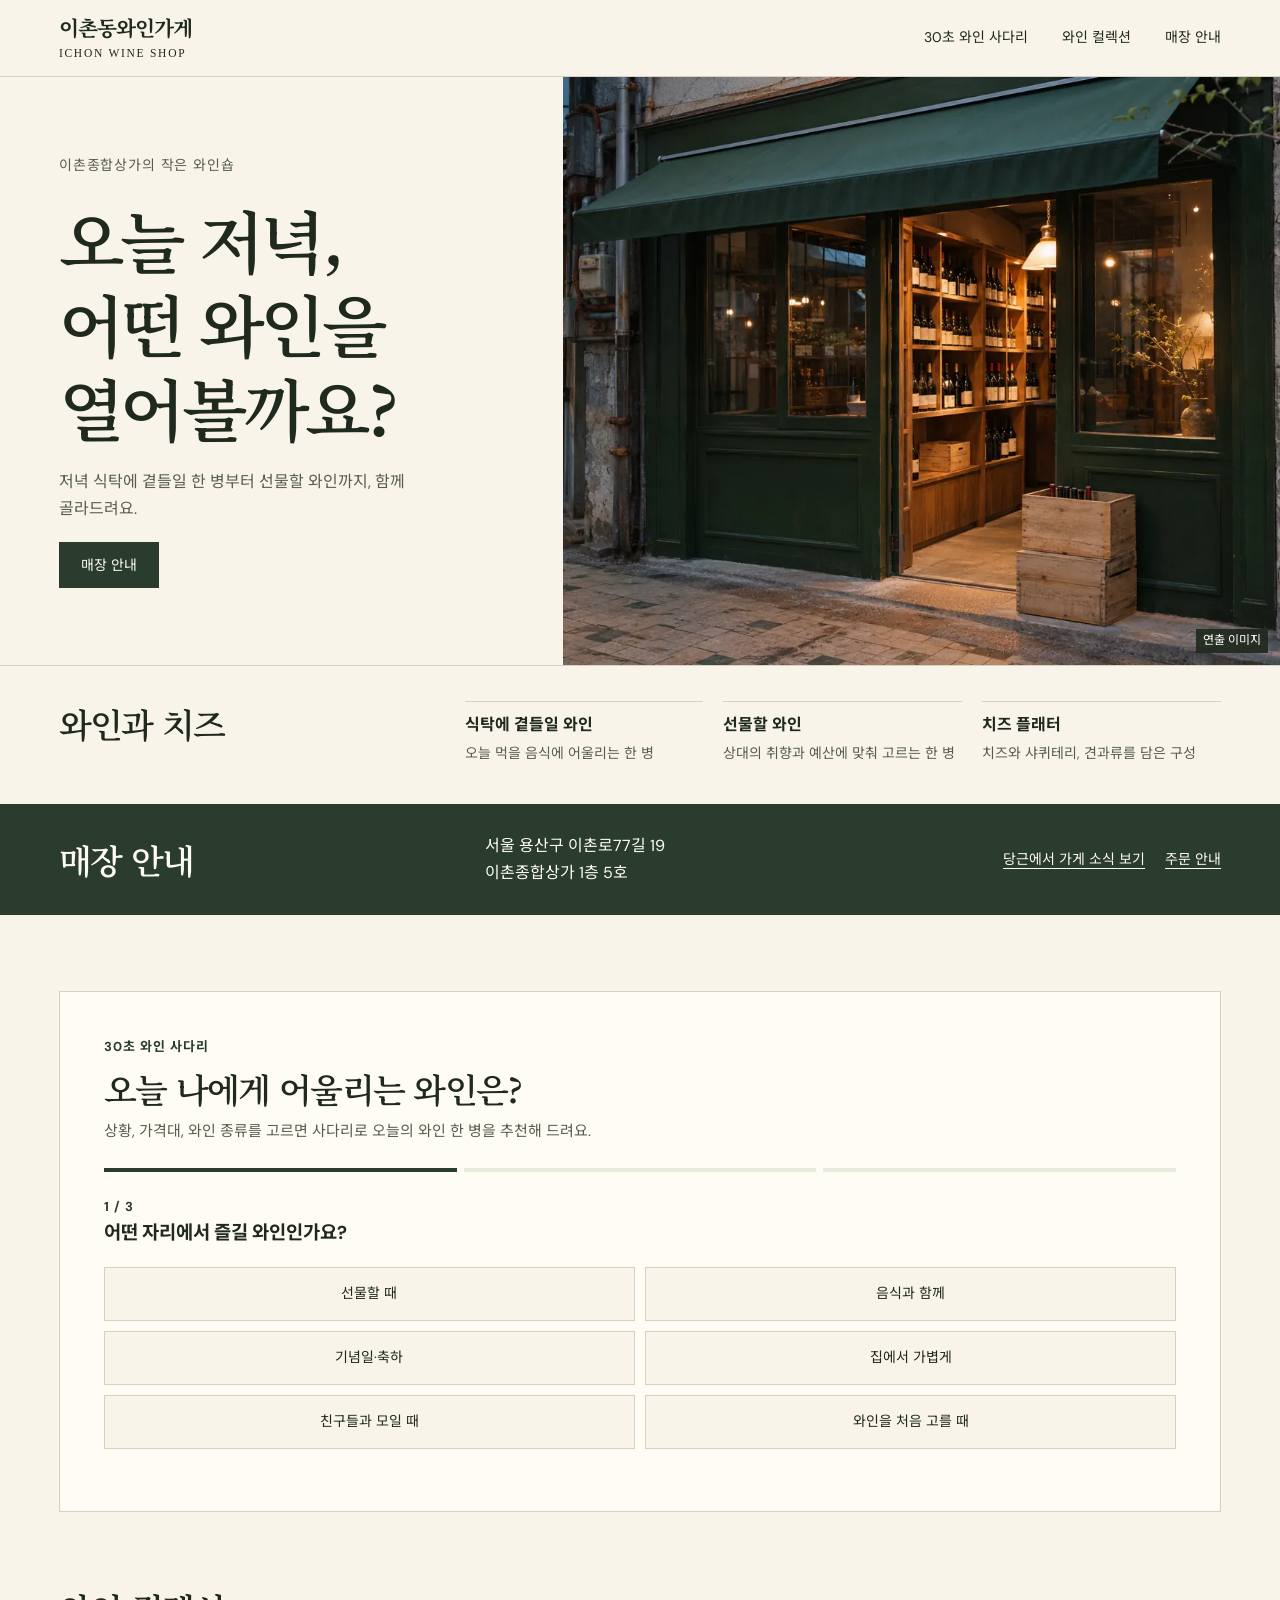
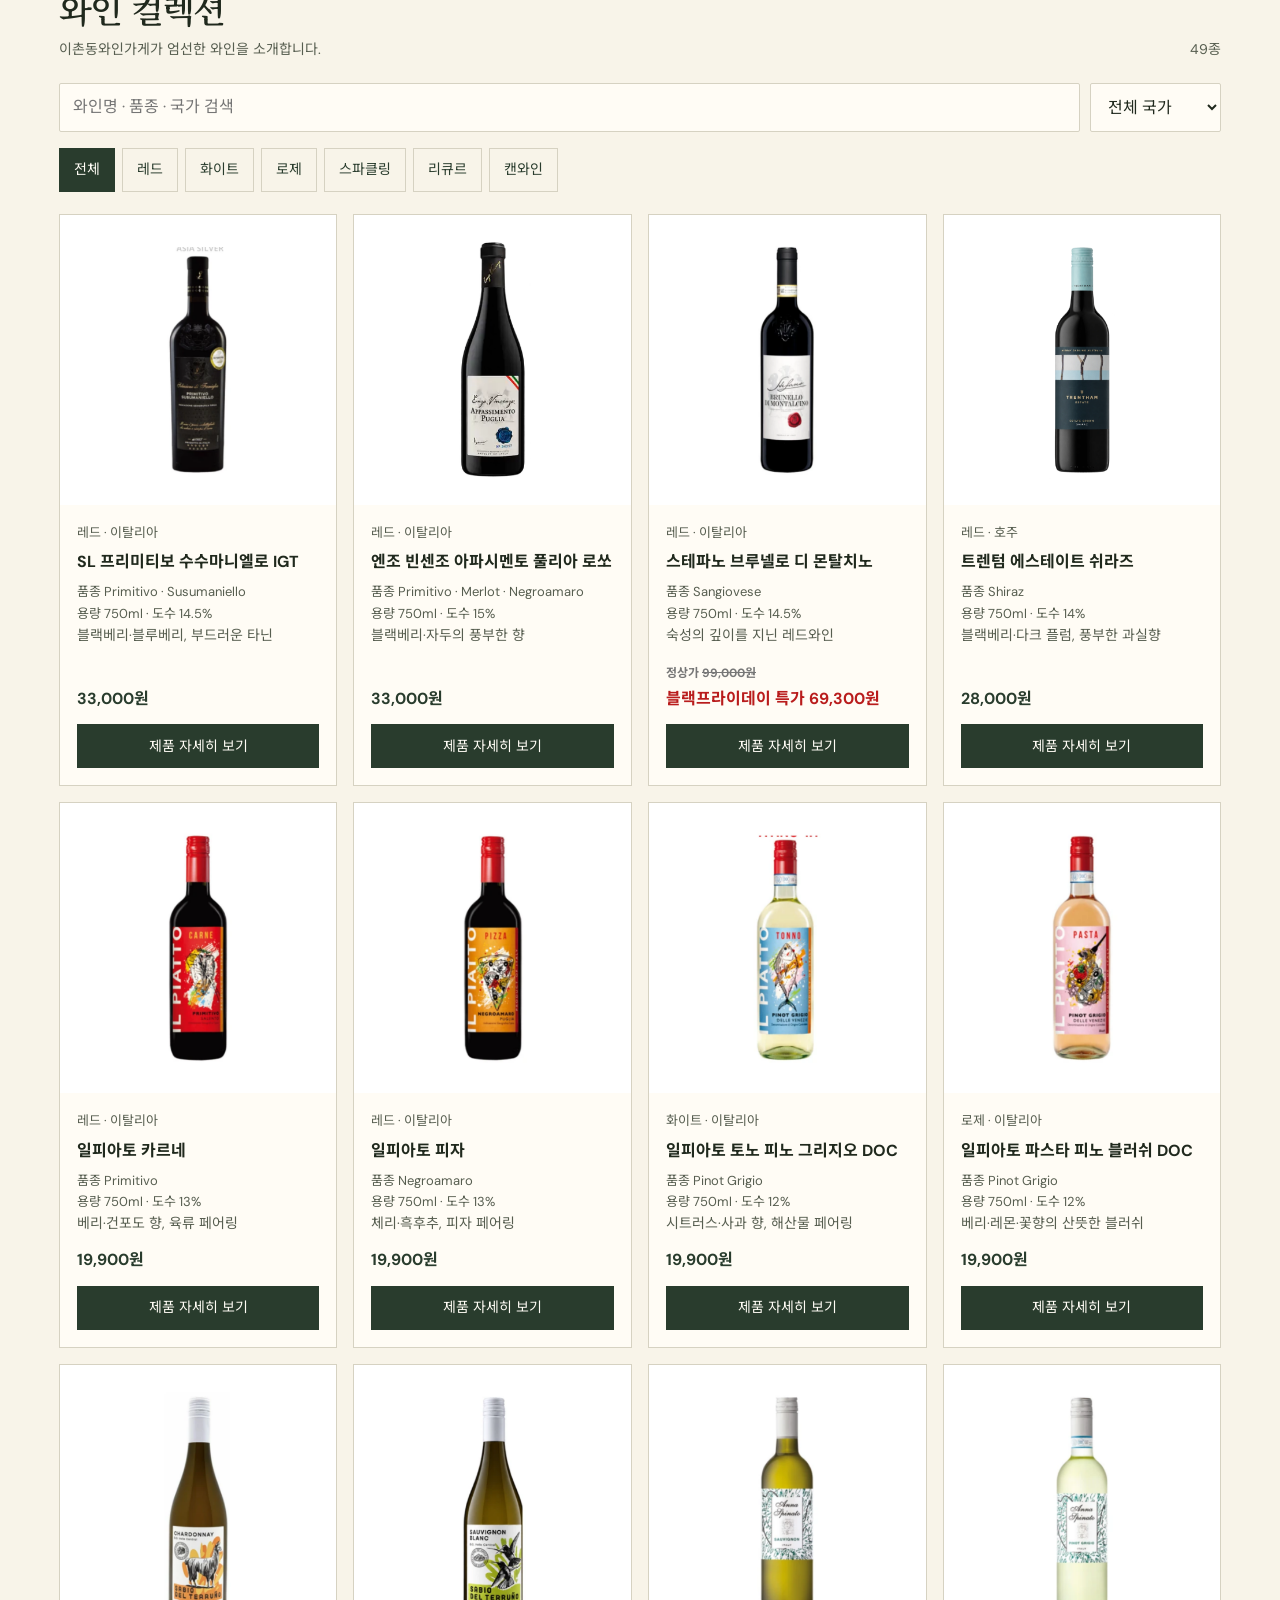
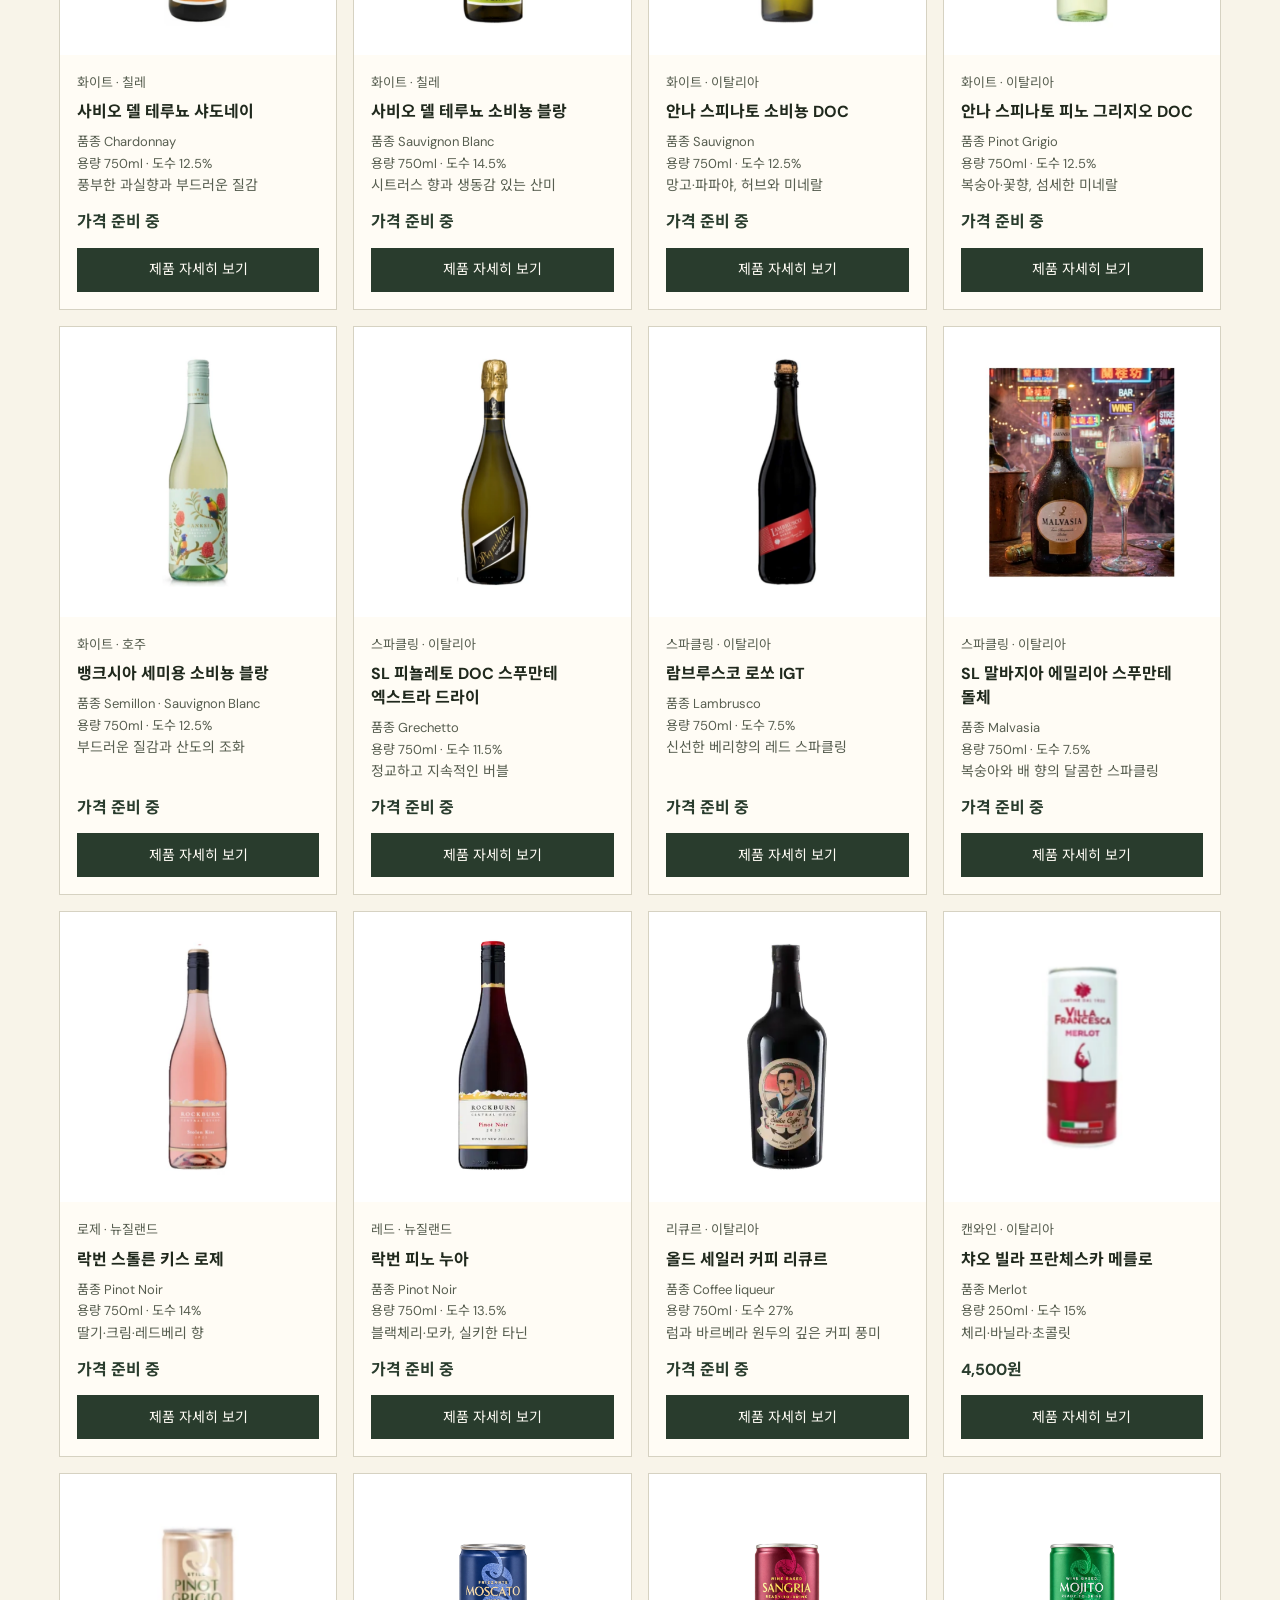
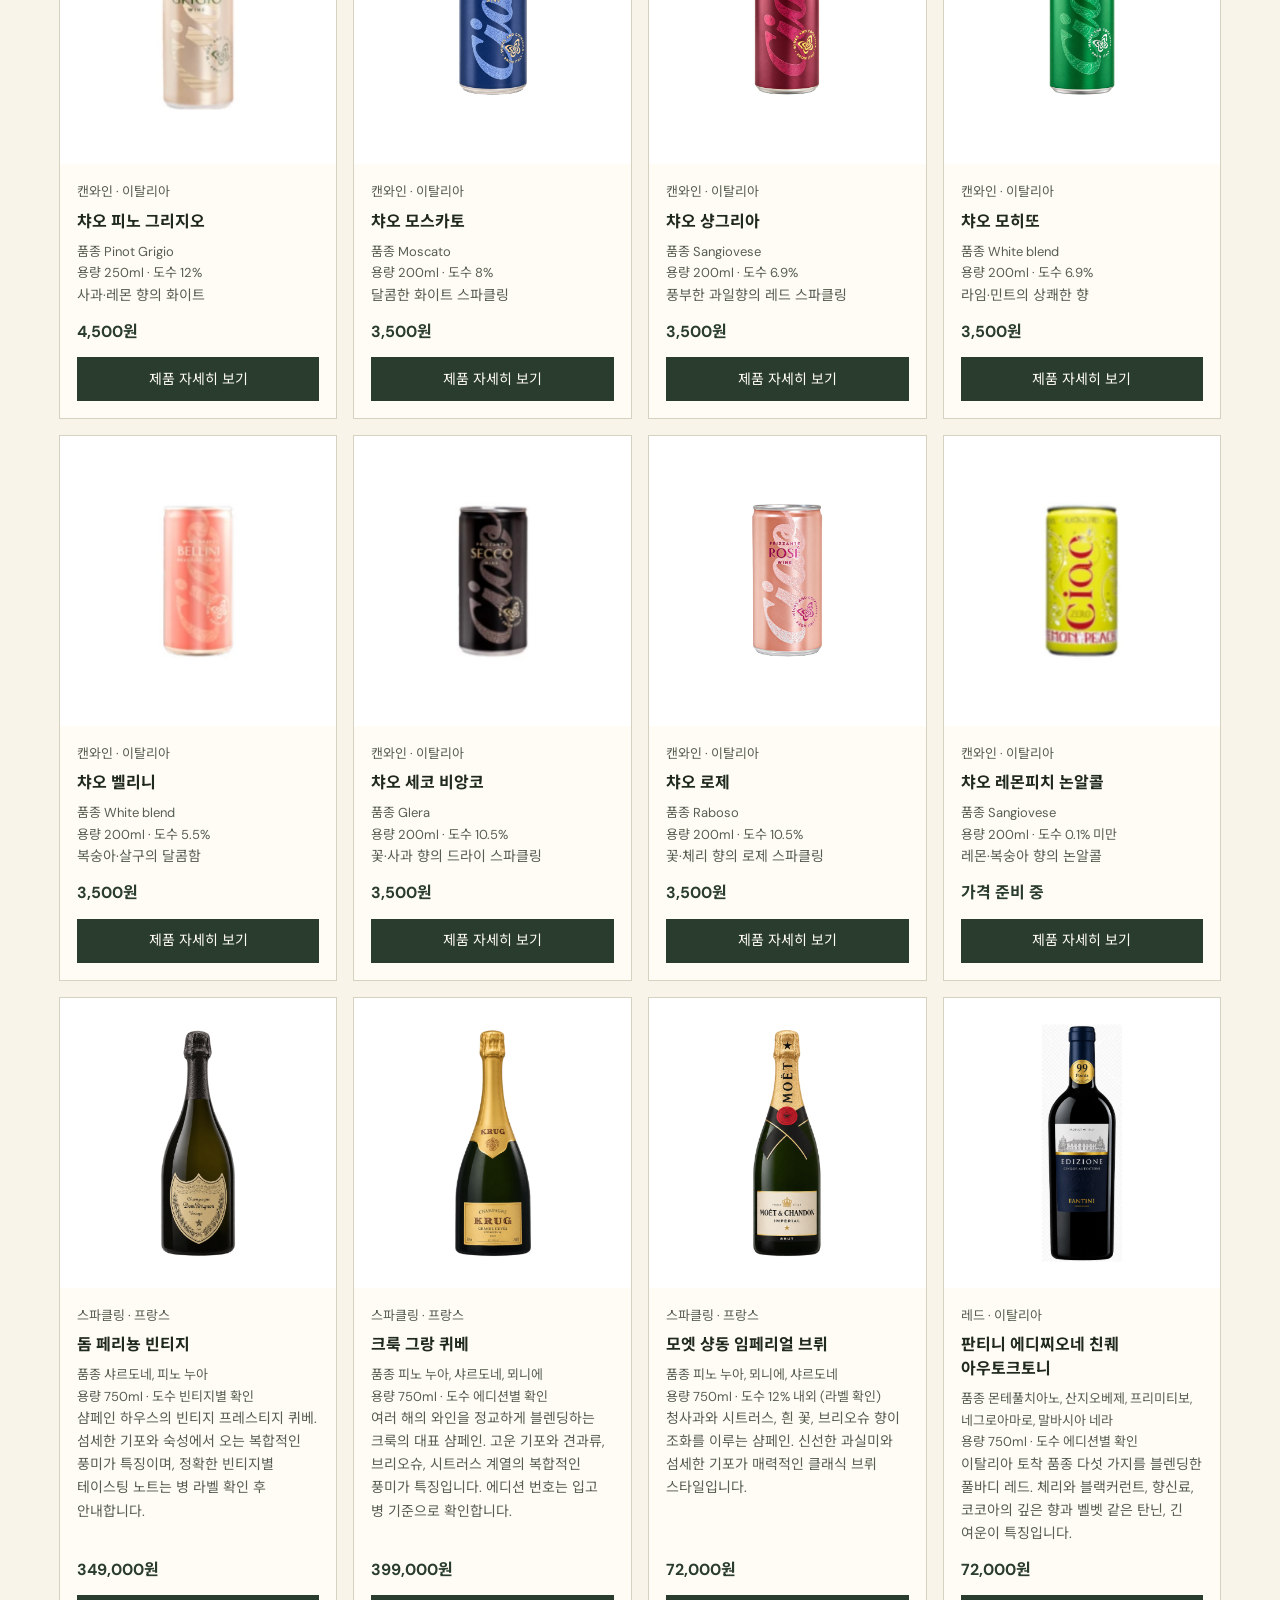
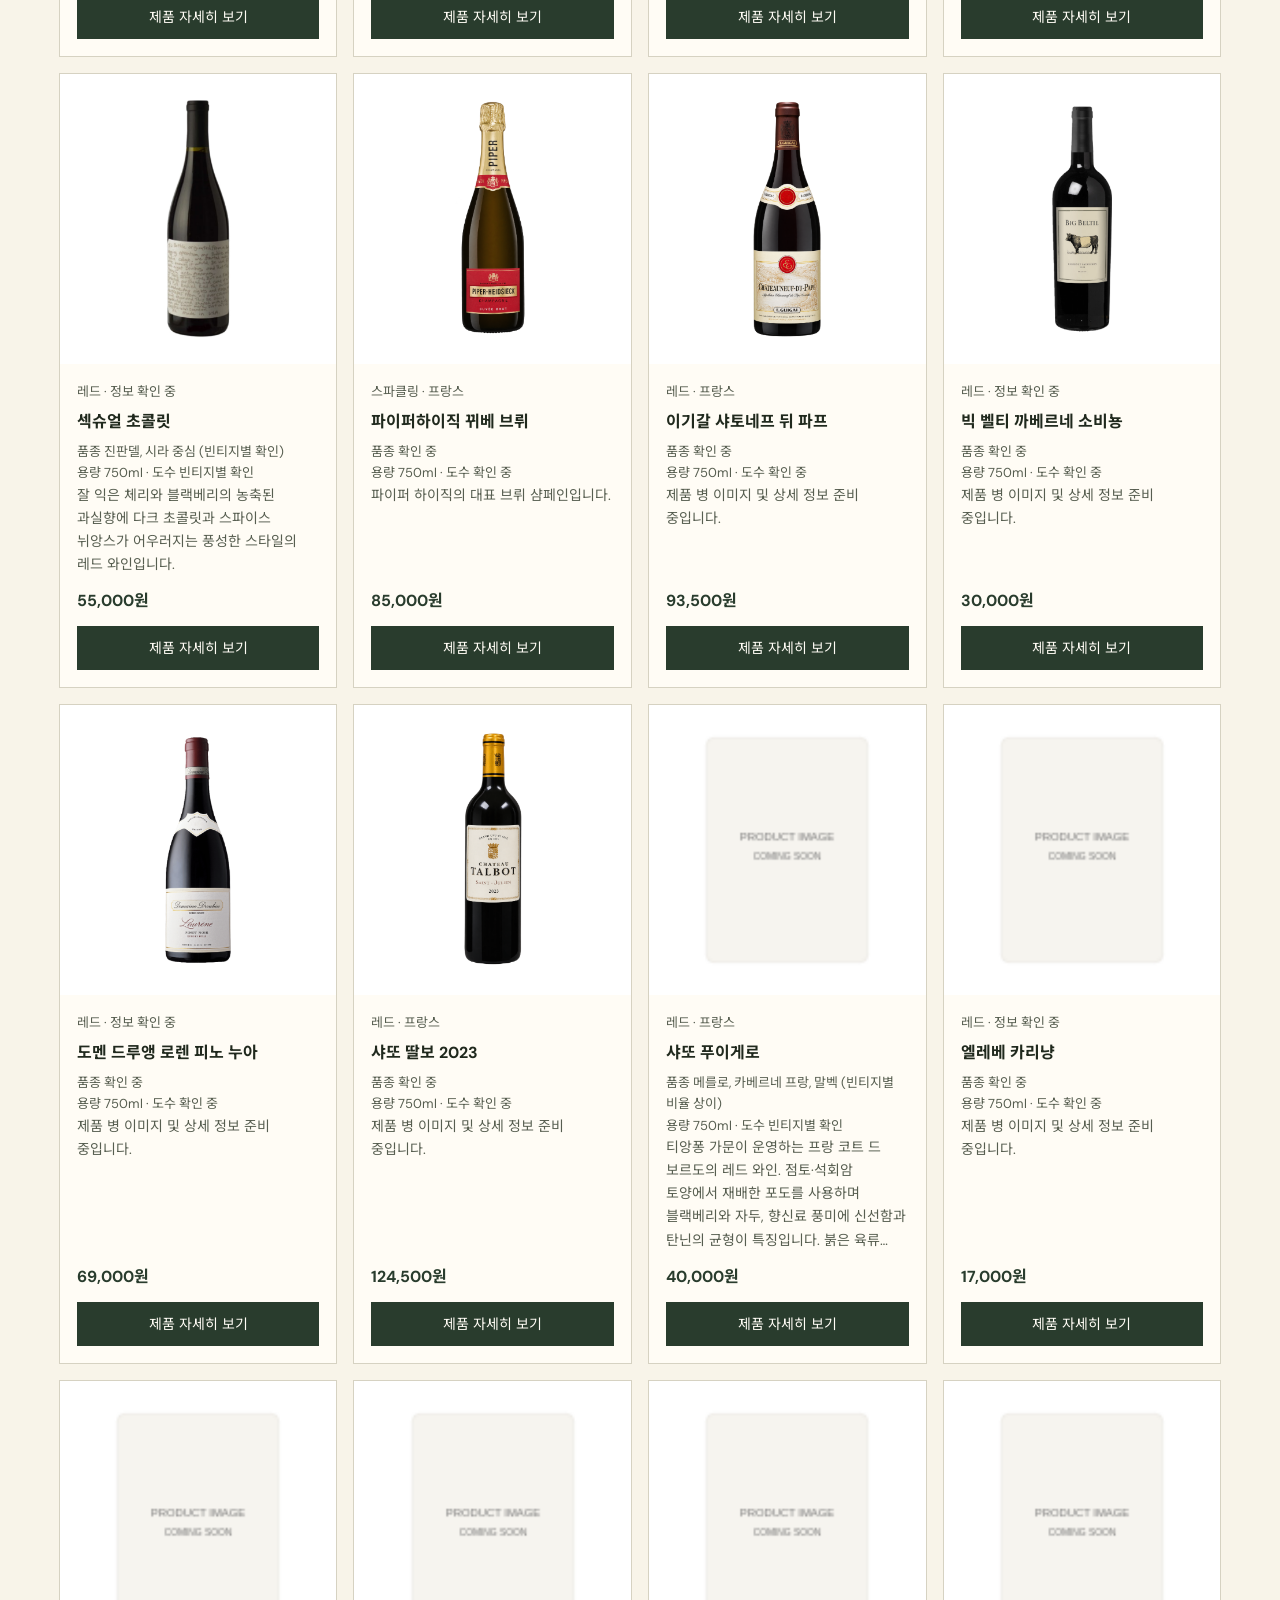
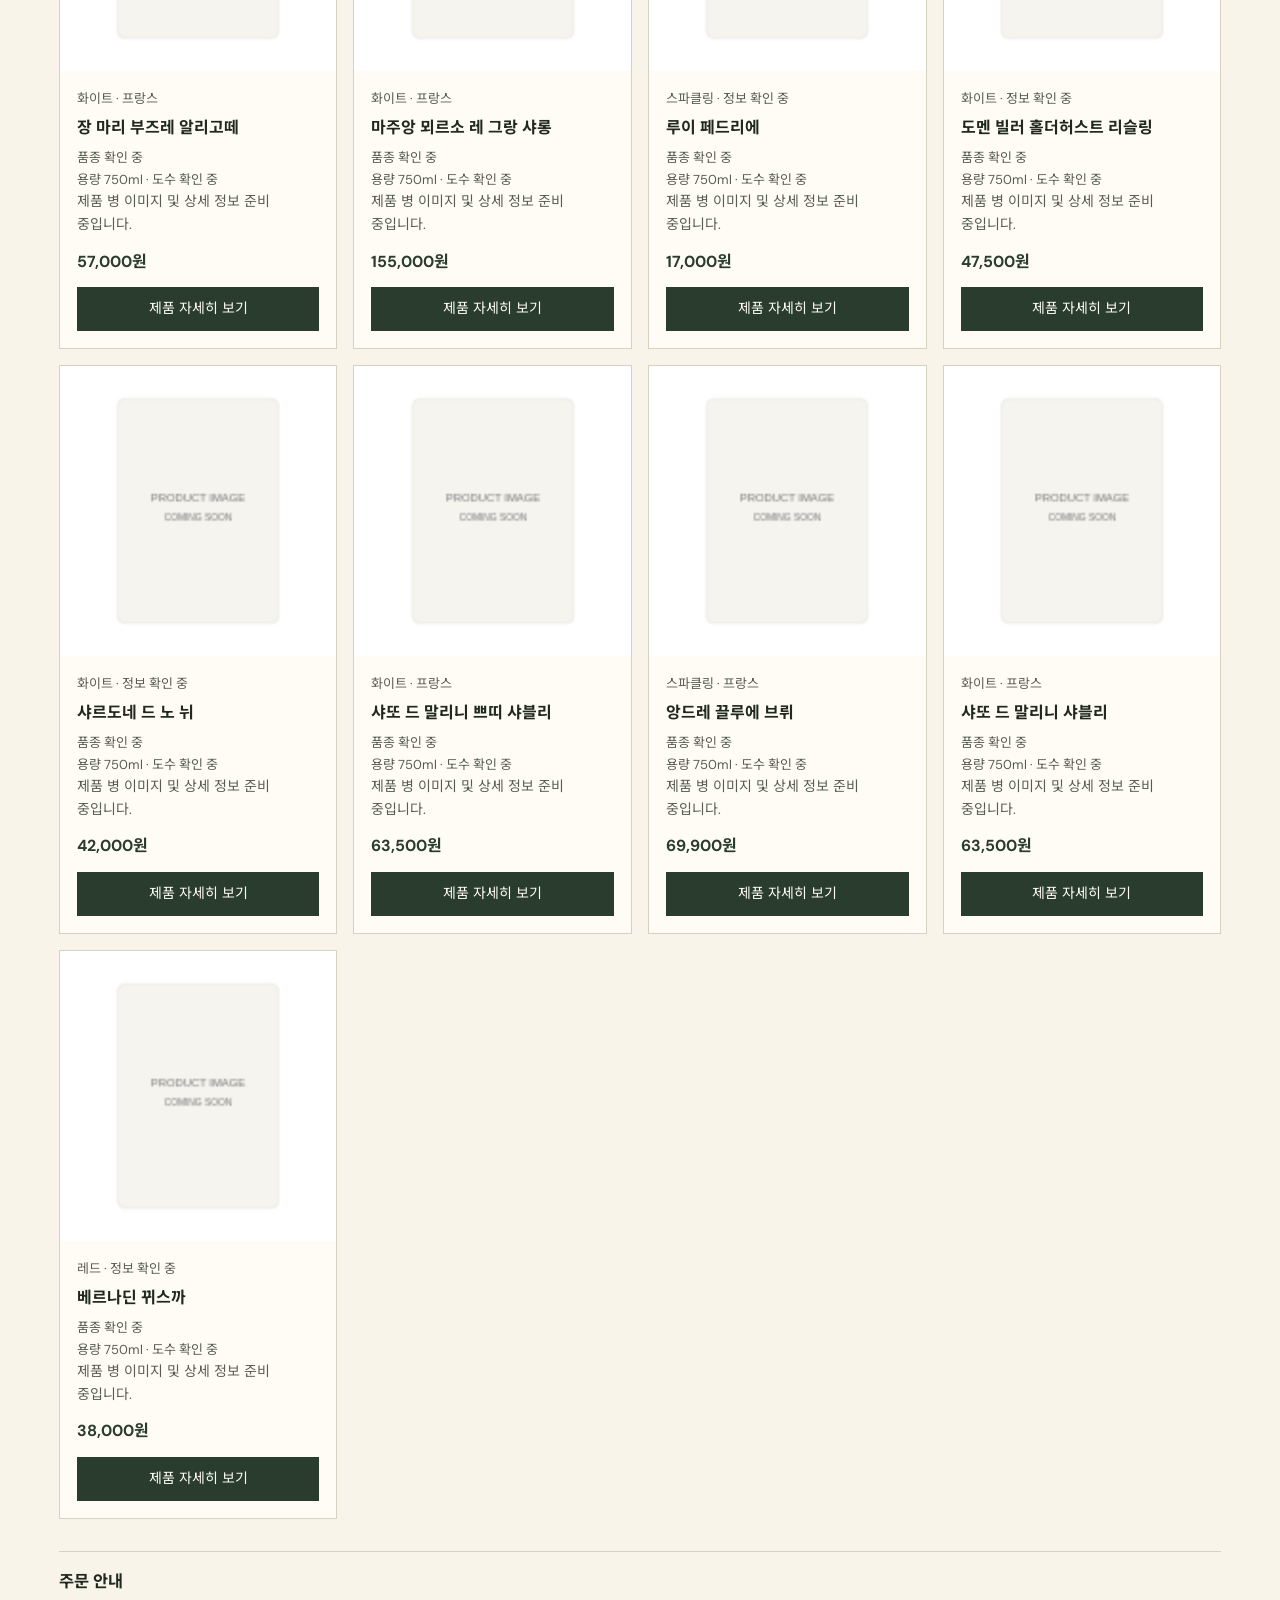
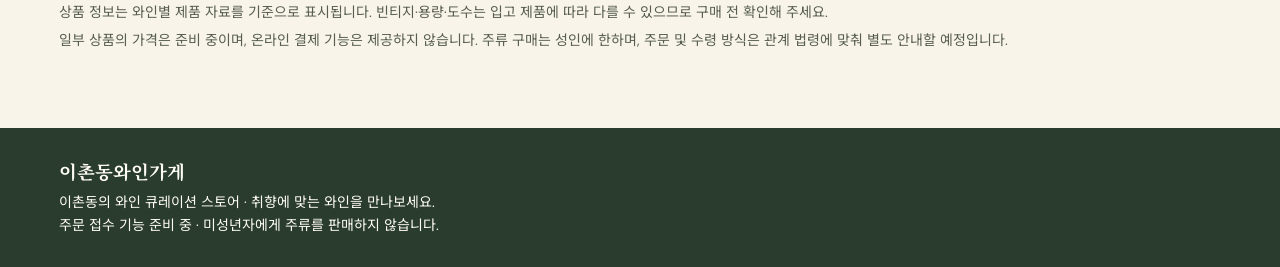
==== ichon-wine-shop.html @ 4cabff8f "Correct Chateau Puygueraud name and add verified wine details" ====
<!doctype html>
<html lang="ko"><head><meta charset="utf-8"><meta name="viewport" content="width=device-width,initial-scale=1">
<title>이촌동와인가게 | 우리 동네 와인 큐레이션</title><meta name="description" content="이촌동와인가게의 와인 컬렉션. 국가, 품종, 도수, 테이스팅 노트를 확인하고 매장 수령을 문의하세요.">
<link href="https://fonts.googleapis.com/css2?family=DM+Sans:wght@400;500;600;700&family=Noto+Sans+KR:wght@400;500;600;700&family=Noto+Serif+KR:wght@600;700&display=swap" rel="stylesheet">
<link rel="stylesheet" href="ichon-wine-shop.css"></head>
<body>
<a class="skip-link" href="#main">본문으로 건너뛰기</a>
<header class="shop-header">
  <div class="wrap nav">
    <a class="brand" href="ichon-wine-shop.html">이촌동와인가게<small lang="en">ICHON WINE SHOP</small></a>
    <nav class="navlinks" aria-label="가게 메뉴">
      <a href="#wine-quiz">30초 와인 사다리</a>
      <a href="#collection">와인 컬렉션</a>
      <a href="#visit">매장 안내</a>
    </nav>
  </div>
</header>
<main id="main">
  <section class="hero" aria-labelledby="shop-title">
    <div class="hero-inner">
      <div class="hero-copy">
        <p class="eyebrow">이촌종합상가의 작은 와인숍</p>
        <h1 id="shop-title">오늘 저녁,<br>어떤 와인을<br>열어볼까요?</h1>
        <p>저녁 식탁에 곁들일 한 병부터 선물할 와인까지, 함께 골라드려요.</p>
        <a class="hero-action" href="#visit">매장 안내</a>
      </div>
      <figure class="hero-photo">
        <img src="images/ichon/shopfront-concept.webp" alt="짙은 초록색 와인숍 외관과 따뜻한 조명의 와인 선반" width="1200" height="800" fetchpriority="high">
        <figcaption>연출 이미지</figcaption>
      </figure>
    </div>
  </section>
  <section class="shop-shelf" aria-labelledby="shelf-title">
    <div class="wrap shelf-inner">
      <h2 id="shelf-title">와인과 치즈</h2>
      <div class="offerings">
        <div><h3>식탁에 곁들일 와인</h3><p>오늘 먹을 음식에 어울리는 한 병</p></div>
        <div><h3>선물할 와인</h3><p>상대의 취향과 예산에 맞춰 고르는 한 병</p></div>
        <div><h3>치즈 플래터</h3><p>치즈와 샤퀴테리, 견과류를 담은 구성</p></div>
      </div>
    </div>
  </section>
  <section class="shop-visit" id="visit" aria-labelledby="visit-title">
    <div class="wrap visit-inner">
      <h2 id="visit-title">매장 안내</h2>
      <address>서울 용산구 이촌로77길 19<br>이촌종합상가 1층 5호</address>
      <div class="visit-links">
        <a href="https://www.daangn.com/kr/local-profile/이촌동와인가게-2wjpo83vr2o9/" target="_blank" rel="noopener noreferrer">당근에서 가게 소식 보기</a>
        <a href="#guide">주문 안내</a>
      </div>
    </div>
  </section>
  <div class="wrap section">
    <section class="quiz" id="wine-quiz" aria-labelledby="quizHeading">
      <p class="quizLabel">30초 와인 사다리</p>
      <h2 id="quizHeading">오늘 나에게 어울리는 와인은?</h2>
      <p class="lead">상황, 가격대, 와인 종류를 고르면 사다리로 오늘의 와인 한 병을 추천해 드려요.</p>
      <div class="quizProgress" id="quizProgress" aria-hidden="true"></div>
      <div id="quizBody" aria-live="polite"><p class="quizEmpty">상품 정보를 불러오는 중입니다.</p></div>
    </section>
    <section id="collection" aria-labelledby="collection-title">
      <div class="head">
        <div><h2 id="collection-title">와인 컬렉션</h2><p class="sub">이촌동와인가게가 엄선한 와인을 소개합니다.</p></div>
        <div class="sub" id="count" aria-live="polite"></div>
      </div>
      <div class="toolbar">
        <input id="search" placeholder="와인명 · 품종 · 국가 검색" aria-label="와인 검색">
        <select id="country" aria-label="국가 선택"><option value="">전체 국가</option></select>
      </div>
      <div class="chips" id="chips"></div>
      <div class="grid" id="grid"><div class="empty">상품 정보를 불러오는 중입니다.</div></div>
      <div class="notice" id="guide">
        <h3>주문 안내</h3>
        <p>상품 정보는 와인별 제품 자료를 기준으로 표시됩니다. 빈티지·용량·도수는 입고 제품에 따라 다를 수 있으므로 구매 전 확인해 주세요.</p>
        <p>일부 상품의 가격은 준비 중이며, 온라인 결제 기능은 제공하지 않습니다. 주류 구매는 성인에 한하며, 주문 및 수령 방식은 관계 법령에 맞춰 별도 안내할 예정입니다.</p>
      </div>
    </section>
  </div>
</main>
<footer class="footer"><div class="wrap"><strong>이촌동와인가게</strong><p>이촌동의 와인 큐레이션 스토어 · 취향에 맞는 와인을 만나보세요.</p><p>주문 접수 기능 준비 중 · 미성년자에게 주류를 판매하지 않습니다.</p></div></footer>
<dialog id="detail" aria-labelledby="detailTitle" aria-describedby="detailText"><h2 id="detailTitle"></h2><p id="detailText"></p><div class="modalButtons"><button id="close">닫기</button><button id="inquire" disabled>주문 기능 준비 중</button></div></dialog>
<script>
const categories={red:'레드',white:'화이트',sparkling:'스파클링',rose:'로제',can:'캔와인',liqueur:'리큐르',other:'기타'};
const countryMap=[['남아프리카','남아프리카공화국'],['South Africa','남아프리카공화국'],['Italy','이탈리아'],['이탈리아','이탈리아'],['Australia','호주'],['호주','호주'],['New Zealand','뉴질랜드'],['뉴질랜드','뉴질랜드'],['Chile','칠레'],['칠레','칠레'],['France','프랑스'],['프랑스','프랑스']];
const countryOf=p=>countryMap.find(([key])=>(p.region||'').includes(key))?.[1]||'정보 확인 중';
function extractObjects(source){
 const start=source.indexOf('const products=');if(start<0)throw Error('카탈로그 데이터 없음');
 const end=source.indexOf('const filters=',start)>0?source.indexOf('const filters=',start):source.length;
 const area=source.slice(start,end);const result=[];let inString=false,escaped=false,depth=0,begin=-1;
 for(let i=0;i<area.length;i++){const c=area[i];if(inString){if(escaped)escaped=false;else if(c==='\\')escaped=true;else if(c==='"')inString=false;continue}if(c==='"'){inString=true;continue}if(c==='{'){if(depth===0)begin=i;depth++}else if(c==='}'){depth--;if(depth===0&&begin>=0){try{const obj=JSON.parse(area.slice(begin,i+1));if(obj.name&&obj.image)result.push(obj)}catch(e){}begin=-1}}}
 return result;
}
function tasteOf(p){const sections=p.sections||[];const note=sections.find(x=>/테이스팅|시음|향미/.test(x[0]||''));const text=note?.[1]||p.desc||'자세한 맛 정보는 매장에서 안내해 드립니다.';return text.length>104?text.slice(0,101).replace(/\\s+\\S*$/,'')+'…':text}
function volumeOf(p){
 const name=String(p.name||'').toLowerCase();
 const image=String(p.image||'').toLowerCase();
 const identity=[name,image].join(' ');
 const can=/챠오|차오|ciao|빌라\s*프란체스카|villa\s*francesca/.test(identity)&&!/팩|pack|1000\s*ml|\b1\s*l\b/.test(identity);
 if(can)return /빌라\s*프란체스카|villa\s*francesca|피노\s*그리지오|pinot\s*grigio/.test(identity)?'250ml':'200ml';
 return '750ml';
}

function priceOf(p){
 if(Number.isFinite(p.retailPrice))return p.retailPrice.toLocaleString('ko-KR')+'원';
 const name=String(p.name||'').toLowerCase().replace(/\s+/g,'');
 const brand=String(p.brand||'').toLowerCase().replace(/\s+/g,'');
 const identity=name+' '+brand;
 if(/섹슈얼초콜릿|sexualchocolate/.test(identity))return '55,000원';
 if(/돔페리뇽|domp[eé]rignon/.test(identity))return '349,000원';
 if(/크룩|krug/.test(identity))return '399,000원';
 if(/에디찌오네|에디치오네|edizione/.test(identity))return '72,000원';
 if(/모엣샹동|mo[eë]t.*chandon/.test(identity))return '72,000원';
 if(/브루넬로디몬탈치노|brunellodimontalcino/.test(identity))return '<span style="color:#777;font-size:12px">정상가 <s>99,000원</s></span><br><strong style="color:#b91c1c">블랙프라이데이 특가 69,300원</strong>';
 if(/프리미티보수수마니엘로|primitivosusumaniello|수수마니엘로|susumaniello|아파시멘토|아파씨멘토|appassimento/.test(identity))return '33,000원';
 if(/트렌텀|트렌담|trentham/.test(identity))return '28,000원';
 if(/일피아토|ilpiatto|ilpiato/.test(identity))return '19,900원';
 if(/빌라프란체스카|villafrancesca/.test(identity))return '4,500원';
 if(!/챠오|차오|ciao/.test(identity))return '가격 준비 중';
 if(/피노그리지오|pinotgrigio/.test(name))return '4,500원';
 if(/모스카토|moscato|로쏘|rosso|모히또|모히토|mojito|샹그리아|상그리아|sangria|세코|secco|로제|로제와인|ros[eé]|벨리니|bellini/.test(name))return '3,500원';
 return '가격 준비 중';
}

const additionalProducts=[{"name":"돔 페리뇽 빈티지","brand":"Dom Pérignon","category":"sparkling","region":"France · Champagne","grape":"샤르도네, 피노 누아","abv":"빈티지별 확인","image":"images/ichon/dom_perignon.png","desc":"샴페인 하우스의 빈티지 프레스티지 퀴베. 섬세한 기포와 숙성에서 오는 복합적인 풍미가 특징이며, 정확한 빈티지별 테이스팅 노트는 병 라벨 확인 후 안내합니다."},{"name":"크룩 그랑 퀴베","brand":"Krug","category":"sparkling","region":"France · Champagne","grape":"피노 누아, 샤르도네, 뫼니에","abv":"에디션별 확인","image":"images/ichon/krug.png","desc":"여러 해의 와인을 정교하게 블렌딩하는 크룩의 대표 샴페인. 고운 기포와 견과류, 브리오슈, 시트러스 계열의 복합적인 풍미가 특징입니다. 에디션 번호는 입고 병 기준으로 확인합니다."},{"name":"모엣 샹동 임페리얼 브뤼","brand":"Moët & Chandon","category":"sparkling","region":"France · Champagne","grape":"피노 누아, 뫼니에, 샤르도네","abv":"12% 내외 (라벨 확인)","image":"images/ichon/moet_chandon.png","desc":"청사과와 시트러스, 흰 꽃, 브리오슈 향이 조화를 이루는 샴페인. 신선한 과실미와 섬세한 기포가 매력적인 클래식 브뤼 스타일입니다."},{"name":"판티니 에디찌오네 친퀘 아우토크토니","brand":"Fantini","category":"red","region":"Italy · Abruzzo · Puglia","grape":"몬테풀치아노, 산지오베제, 프리미티보, 네그로아마로, 말바시아 네라","abv":"에디션별 확인","image":"images/ichon/이탈리아 에디지오네 와인 병-1.png","desc":"이탈리아 토착 품종 다섯 가지를 블렌딩한 풀바디 레드. 체리와 블랙커런트, 향신료, 코코아의 깊은 향과 벨벳 같은 탄닌, 긴 여운이 특징입니다."},{"name":"섹슈얼 초콜릿","brand":"SLO Down Wines","category":"red","region":"USA · California","grape":"진판델, 시라 중심 (빈티지별 확인)","abv":"빈티지별 확인","image":"images/ichon/sexual_chocolate_cutout.png","desc":"잘 익은 체리와 블랙베리의 농축된 과실향에 다크 초콜릿과 스파이스 뉘앙스가 어우러지는 풍성한 스타일의 레드 와인입니다."}];
const inventoryProducts=[{"name":"파이퍼하이직 뀌베 브뤼","brand":"Piper-Heidsieck","category":"sparkling","region":"France · Champagne","grape":"","abv":"","image":"images/ichon/파이퍼하이직 뀌베 브뤼 샴페인 병.png","desc":"파이퍼 하이직의 대표 브뤼 샴페인입니다.","retailPrice":85000},{"name":"이기갈 샤토네프 뒤 파프","brand":"E. Guigal","category":"red","region":"France · Rhône","grape":"","abv":"","image":"images/ichon/에 귀갈 샤토뇌프 뒤 파프 와인병.png","desc":"제품 병 이미지 및 상세 정보 준비 중입니다.","retailPrice":93500},{"name":"빅 벨티 까베르네 소비뇽","brand":"","category":"red","region":"","grape":"","abv":"","image":"images/ichon/big-beltie-cabernet-sauvignon.png","desc":"제품 병 이미지 및 상세 정보 준비 중입니다.","retailPrice":30000},{"name":"도멘 드루앵 로렌 피노 누아","brand":"","category":"red","region":"","grape":"","abv":"","image":"images/ichon/domaine-drouhin-laurene-pinot-noir.png","desc":"제품 병 이미지 및 상세 정보 준비 중입니다.","retailPrice":69000},{"name":"샤또 딸보 2023","brand":"","category":"red","region":"France · Bordeaux","grape":"","abv":"","image":"images/ichon/클래식 샤토 탈보 2023 와인병.png","desc":"제품 병 이미지 및 상세 정보 준비 중입니다.","retailPrice":124500},{"name":"샤또 푸이게로","brand":"Château Puygueraud","category":"red","region":"France · Bordeaux · Francs Côtes de Bordeaux","grape":"메를로, 카베르네 프랑, 말벡 (빈티지별 비율 상이)","abv":"빈티지별 확인","image":"images/ichon/product-image-pending.svg","desc":"티앙퐁 가문이 운영하는 프랑 코트 드 보르도의 레드 와인. 점토·석회암 토양에서 재배한 포도를 사용하며 블랙베리와 자두, 향신료 풍미에 신선함과 탄닌의 균형이 특징입니다. 붉은 육류와 숙성 치즈에 잘 어울립니다. 빈티지별 블렌딩과 도수는 병 라벨을 확인해 주세요.","retailPrice":40000},{"name":"엘레베 카리냥","brand":"","category":"red","region":"","grape":"","abv":"","image":"images/ichon/product-image-pending.svg","desc":"제품 병 이미지 및 상세 정보 준비 중입니다.","retailPrice":17000},{"name":"장 마리 부즈레 알리고떼","brand":"","category":"white","region":"France · Bourgogne","grape":"","abv":"","image":"images/ichon/product-image-pending.svg","desc":"제품 병 이미지 및 상세 정보 준비 중입니다.","retailPrice":57000},{"name":"마주앙 뫼르소 레 그랑 샤롱","brand":"","category":"white","region":"France · Bourgogne","grape":"","abv":"","image":"images/ichon/product-image-pending.svg","desc":"제품 병 이미지 및 상세 정보 준비 중입니다.","retailPrice":155000},{"name":"루이 페드리에","brand":"","category":"sparkling","region":"","grape":"","abv":"","image":"images/ichon/product-image-pending.svg","desc":"제품 병 이미지 및 상세 정보 준비 중입니다.","retailPrice":17000},{"name":"도멘 빌러 홀더허스트 리슬링","brand":"","category":"white","region":"","grape":"","abv":"","image":"images/ichon/product-image-pending.svg","desc":"제품 병 이미지 및 상세 정보 준비 중입니다.","retailPrice":47500},{"name":"샤르도네 드 노 뉘","brand":"","category":"white","region":"","grape":"","abv":"","image":"images/ichon/product-image-pending.svg","desc":"제품 병 이미지 및 상세 정보 준비 중입니다.","retailPrice":42000},{"name":"샤또 드 말리니 쁘띠 샤블리","brand":"","category":"white","region":"France · Bourgogne","grape":"","abv":"","image":"images/ichon/product-image-pending.svg","desc":"제품 병 이미지 및 상세 정보 준비 중입니다.","retailPrice":63500},{"name":"앙드레 끌루에 브뤼","brand":"","category":"sparkling","region":"France · Champagne","grape":"","abv":"","image":"images/ichon/product-image-pending.svg","desc":"제품 병 이미지 및 상세 정보 준비 중입니다.","retailPrice":69900},{"name":"샤또 드 말리니 샤블리","brand":"","category":"white","region":"France · Bourgogne","grape":"","abv":"","image":"images/ichon/product-image-pending.svg","desc":"제품 병 이미지 및 상세 정보 준비 중입니다.","retailPrice":63500},{"name":"베르나딘 뀌스까","brand":"","category":"red","region":"","grape":"","abv":"","image":"images/ichon/product-image-pending.svg","desc":"제품 병 이미지 및 상세 정보 준비 중입니다.","retailPrice":38000}];
const state={products:[],category:'all'};
const safe=s=>String(s||'').replace(/[&<>"']/g,c=>({'&':'&amp;','<':'&lt;','>':'&gt;','"':'&quot;',"'":'&#39;'}[c]));

/* Normalize the visible bottle, not the surrounding image whitespace.
   Work on a reduced offscreen canvas; keep original images as a fallback. */
const normalizedImageCache=new Map();
function normalizeBottle(img){
 if(!img||!img.complete||!img.naturalWidth||img.dataset.normalized)return;
 img.dataset.normalized='pending';
 try{
  const key=(img.currentSrc||img.src)+'|'+(img.dataset.packageSize||'bottle');
  if(normalizedImageCache.has(key)){const cached=normalizedImageCache.get(key);if(cached){img.src=cached;img.dataset.normalized='yes'}return}
  const w=Math.max(1,Math.round(img.naturalWidth*Math.min(1,600/img.naturalWidth,600/img.naturalHeight)));
  const h=Math.max(1,Math.round(img.naturalHeight*w/img.naturalWidth));
  const source=document.createElement('canvas');source.width=w;source.height=h;
  const ctx=source.getContext('2d',{willReadFrequently:true});ctx.drawImage(img,0,0,w,h);
  const pixels=ctx.getImageData(0,0,w,h),d=pixels.data;
  const corners=[[0,0],[w-1,0],[0,h-1],[w-1,h-1]].map(([x,y])=>{const k=(y*w+x)*4;return[d[k],d[k+1],d[k+2]]});
  const bg=[0,1,2].map(c=>corners.map(v=>v[c]).sort((a,b)=>a-b)[2]);
  const isLight=bg.every(v=>v>215);
  let minX=w,minY=h,maxX=-1,maxY=-1;
  const stride=Math.max(1,Math.floor(Math.min(w,h)/250));
  for(let y=0;y<h;y+=stride)for(let x=0;x<w;x+=stride){
   const i=(y*w+x)*4,a=d[i+3];if(a<35)continue;
   const diff=Math.max(Math.abs(d[i]-bg[0]),Math.abs(d[i+1]-bg[1]),Math.abs(d[i+2]-bg[2]));
   const nearWhite=d[i]>235&&d[i+1]>235&&d[i+2]>235;
   if(a>220&&((isLight&&nearWhite)||(!isLight&&diff<42)))continue;
   minX=Math.min(minX,x);maxX=Math.max(maxX,x);minY=Math.min(minY,y);maxY=Math.max(maxY,y);
  }
  if(maxX<minX||maxY<minY){img.dataset.normalized='skipped';return}
  const bw=maxX-minX+1,bh=maxY-minY+1;
  // Refuse suspiciously small/noisy foreground crops.
  if(bw<Math.max(8,w*.04)||bh<Math.max(12,h*.12)){img.dataset.normalized='skipped';return}
  const pad=Math.ceil(Math.max(bw,bh)*.025);
  minX=Math.max(0,minX-pad);minY=Math.max(0,minY-pad);
  maxX=Math.min(w-1,maxX+pad);maxY=Math.min(h-1,maxY+pad);
  const cw=maxX-minX+1,ch=maxY-minY+1;
  const output=document.createElement('canvas');output.width=360;output.height=460;
  const o=output.getContext('2d');const size=img.dataset.packageSize||'bottle';
  const targetHeight=size==='can250'||size==='villa250'?330:size==='can200'?275:410;
  const targetWidth=size==='can250'||size==='villa250'?300:size==='can200'?280:340;
  const scale=Math.min(targetWidth/cw,targetHeight/ch);
  const dw=cw*scale,dh=ch*scale;
  // White canvas background matches the product card and removes source margins.
  o.fillStyle='#ffffff';o.fillRect(0,0,360,460);
  o.drawImage(source,minX,minY,cw,ch,(360-dw)/2,(460-dh)/2,dw,dh);
  const result=output.toDataURL('image/png');
  normalizedImageCache.set(key,result);img.src=result;img.dataset.normalized='yes';
 }catch(e){img.dataset.normalized='skipped';}
}
function normalizeVisibleBottles(){
 document.querySelectorAll('#grid .photo img').forEach(img=>{
  if(img.complete)normalizeBottle(img);
  else img.addEventListener('load',()=>normalizeBottle(img),{once:true});
 });
}

function render(){
 const q=document.getElementById('search').value.trim().toLowerCase(),country=document.getElementById('country').value;
 const filtered=state.products.filter(p=>(state.category==='all'||(p.category||'other')===state.category)&&(!country||countryOf(p)===country)&&(!q||[p.name,p.grape,p.region,p.brand].join(' ').toLowerCase().includes(q)));
 document.getElementById('count').textContent=filtered.length+'종';
 document.getElementById('grid').innerHTML=filtered.length?filtered.map(p=>{const i=state.products.indexOf(p);const n=[p.name,p.image||''].join(' ').toLowerCase();const isCan=/챠오|차오|ciao|villa francesca|빌라\s*프란체스카|빌라프란체스카/.test(n)&&!/팩|pack|1l|1000ml/.test(n);const canSize=isCan?(/빌라\s*프란체스카|빌라프란체스카|villa francesca/.test(n)?'villa250':/피노\s*그리지오|pinot grigio/.test(n)?'can250':'can200'):'bottle';return '<article class="item'+(/락번\s*피노\s*누아|rockburn\s*pinot\s*noir|올드\s*세일러|old\s*sailor/i.test(p.name)?' scaled-special':'')+'"><div class="photo"><img loading="lazy" data-package-size="'+canSize+'" src="'+encodeURI(p.image).replace(/'/g,'%27')+'" alt="'+safe(p.name)+'"></div><div class="info"><span class="tag">'+safe(categories[p.category]||'와인')+' · '+safe(countryOf(p))+'</span><h3>'+safe(p.name)+'</h3><div class="meta">품종 '+safe(p.grape||'확인 중')+'<br>용량 '+safe(volumeOf(p))+' · 도수 '+safe(p.abv||'확인 중')+'</div><p class="tasting">'+safe(tasteOf(p))+'</p><div class="price">'+priceOf(p)+'</div><button class="action" data-id="'+i+'">제품 자세히 보기</button></div></article>'}).join(''):'<div class="empty">조건에 맞는 상품이 없습니다.</div>';
 normalizeVisibleBottles();
}
async function init(){
 try{const response=await fetch('index.html',{cache:'no-store'});if(!response.ok)throw Error('카탈로그 접근 실패');const source=await response.text();state.products=extractObjects(source).filter(p=>{const name=String(p.name||'');const image=String(p.image||'');const category=String(p.category||'');const text=[name,image,category].join(' ').toLowerCase();return !/안토니\s*루퍼트|안토니루퍼트|anthonij\s*rupert|anthoni[jy]?\s*rupert|케이프\s*오브\s*굿\s*호프|cape\s*of\s*good\s*hope|로마린스|l'ormarins|lormarins/i.test([name,String(p.brand||''),String(p.region||'')].join(' '))&&!/글루바인|글뤼바인|글뤼와인|gluhwein|glühwein|gluehwein|mulled\s*wine/i.test(text)&&!/챠오 로쏘|ciao rosso/i.test(name)&&!/팩\s*와인|와인\s*팩|팩와인|bag.in.box|bag in box|tetra\s*pak|brick\s*wine|1\s*l(?:iter|itre)?\b|1000\s*ml|프리미티보\s*메를로|산지오베제\s*팩/i.test(text)&&!/\bpack\b|\bbrick\b/i.test(text)});state.products.push(...additionalProducts.filter(p=>!state.products.some(existing=>existing.name===p.name)));
 state.products.push(...inventoryProducts.filter(p=>!state.products.some(existing=>existing.name===p.name)));if(!state.products.length)throw Error('상품을 찾지 못했습니다.');
 const countries=[...new Set(state.products.map(countryOf))].sort();document.getElementById('country').innerHTML+='<option>'+countries.map(safe).join('</option><option>')+'</option>';
 const cats=['all',...new Set(state.products.map(p=>p.category||'other'))];document.getElementById('chips').innerHTML=cats.map(c=>'<button class="chip'+(c==='all'?' active':'')+'" data-category="'+safe(c)+'">'+(c==='all'?'전체':safe(categories[c]||c))+'</button>').join('');
 render();
 }catch(e){document.getElementById('grid').innerHTML='<div class="empty">상품 정보를 불러오지 못했습니다. 잠시 후 다시 시도해 주세요.</div>';console.error(e)}
}
document.getElementById('search').addEventListener('input',render);document.getElementById('country').addEventListener('change',render);
document.getElementById('chips').addEventListener('click',e=>{const b=e.target.closest('[data-category]');if(!b)return;state.category=b.dataset.category;document.querySelectorAll('.chip').forEach(x=>x.classList.toggle('active',x===b));render()});
function showProductDetail(p){
 document.getElementById('detailTitle').textContent=p.name;document.getElementById('detailText').textContent=[countryOf(p),'품종: '+(p.grape||'확인 중'),'용량: '+volumeOf(p),'도수: '+(p.abv||'확인 중'),'맛: '+tasteOf(p)].join(' · ');document.getElementById('detail').showModal()
}
document.getElementById('grid').addEventListener('click',e=>{
 const button=e.target.closest('[data-id]');
 if(button)showProductDetail(state.products[Number(button.dataset.id)]);
});

const quizQuestions=[
 {key:'occasion',title:'어떤 자리에서 즐길 와인인가요?',choices:[
  ['gift','선물할 때'],['food','음식과 함께'],['celebration','기념일·축하'],
  ['home','집에서 가볍게'],['friends','친구들과 모일 때'],['beginner','와인을 처음 고를 때']
 ]},
 {key:'budget',title:'어느 가격대를 찾으세요?',choices:[
  [0,'2만원 미만'],[20000,'2만원 이상~4만원 미만'],[40000,'4만원 이상~7만원 미만'],[70000,'7만원 이상']
 ]},
 {key:'style',title:'어떤 와인이 끌리세요?',choices:[
  ['white','화이트'],['red','레드'],['sparkling','스파클링']
 ]}
];
const quizAnswers={};
const quizBody=document.getElementById('quizBody');
const quizProgress=document.getElementById('quizProgress');
let quizStep=0;
let quizWinner=null;
let quizTimer=null;

function quizPrice(p){
 if(Number.isFinite(p.retailPrice))return p.retailPrice;
 const prices=[...priceOf(p).matchAll(/([\d,]+)원/g)];
 return prices.length?Number(prices.at(-1)[1].replace(/,/g,'')):null;
}

function quizStyle(p){
 if(p.category!=='can')return p.category;
 if(/피노\s*그리지오/.test(p.name))return 'white';
 if(/빌라\s*프란체스카/.test(p.name))return 'red';
 if(/모스카토|세코\s*비앙코|로제/.test(p.name))return 'sparkling';
 return null;
}

function quizMatches(p){
 const price=quizPrice(p);
 const budget=quizAnswers.budget;
 const bands=quizQuestions[1].choices;
 const nextBand=bands[bands.findIndex(([value])=>value===budget)+1];
 return !p.hidden&&!p.soldOut&&p.inStock!==false&&price!==null&&price>=budget
  &&(!nextBand||price<nextBand[0])&&quizStyle(p)===quizAnswers.style;
}

function quizFit(p){
 const words=[p.name,p.desc,tasteOf(p)].join(' ');
 const can=p.category==='can';
 const sparkling=quizStyle(p)==='sparkling';
 const special=/샴페인|champagne|브루넬로|brunello|그랑 크뤼|grand cru/i.test([p.region,words].join(' '));
 const easy=/부드러|부드럽|산뜻|상큼|가벼|가볍|달콤|과실향|과일향/.test(words);
 switch(quizAnswers.occasion){
  case 'gift': return special?3:can?0:2;
  case 'food': return /페어링|음식|요리|곁들이|스테이크|피자|해산물|샐러드|치즈/.test(words)?3:can?0:1;
  case 'celebration': return special?3:sparkling&&!can?2:can?0:1;
  case 'home': return can?3:easy?2:1;
  case 'friends': return sparkling&&!can?3:!can||easy?2:1;
  case 'beginner': return easy?3:1;
 }
}

function quizReason(p){
 const details=String(p.desc||tasteOf(p)).split('\n').map(line=>line.trim()).filter(Boolean);
 const firstLine=details[0]||'';
 const note=firstLine.length>100?firstLine.slice(0,97).trimEnd()+'…':firstLine;
 const intros={
  gift:'선물로 고른 '+categories[quizStyle(p)]+' 와인이에요.',
  food:'식탁에 곁들이기 좋은 '+categories[quizStyle(p)]+' 와인이에요.',
  celebration:quizStyle(p)==='sparkling'?'축하 건배에 어울리는 스파클링이에요.':'기념일 식탁에 추천하는 한 병이에요.',
  home:p.category==='can'?'한두 잔 가볍게 즐기기 좋은 '+volumeOf(p)+' 캔이에요.':'집에서 한 잔 즐길 때 추천해요.',
  friends:'친구들과 함께 즐기기 좋은 '+categories[quizStyle(p)]+' 와인이에요.',
  beginner:'처음 고르신다면 이 와인의 맛을 참고해 보세요.'
 };
 return [intros[quizAnswers.occasion],note].filter(Boolean).join(' ');
}

function quizRender(focus=false,previous=null){
 clearTimeout(quizTimer);
 quizWinner=null;
 const length=quizQuestions.length;
 quizProgress.innerHTML=quizQuestions.map((_,i)=>'<span class="'+(i<=quizStep?'on':'')+'"></span>').join('');
 if(quizStep<length){
  const q=quizQuestions[quizStep];
  const options=q.choices.map(([value,label],i)=>{
   const selected=quizAnswers[q.key]===value;
   return '<button type="button" aria-pressed="'+selected+'" data-quiz-choice="'+i+'">'+safe(label)+'</button>';
  }).join('');
  quizBody.innerHTML='<div class="quizLabel">'+(quizStep+1)+' / '+length+'</div><h3 tabindex="-1">'+safe(q.title)+'</h3>'
   +'<div class="quizChoices">'+options+'</div>'
   +(quizStep?'<button class="quizBack" type="button" data-quiz-step="'+(quizStep-1)+'">← 이전 질문</button>':'');
  if(focus)quizBody.querySelector('h3').focus();
  return;
 }

 const matches=state.products.filter(quizMatches);
 if(!matches.length){
  quizBody.innerHTML='<h3 tabindex="-1">조건에 맞는 와인이 아직 없어요.</h3>'
   +'<p class="quizEmpty">가격대나 와인 종류를 바꿔 다시 찾아보세요.</p>'
   +'<div class="quizButtons"><button type="button" data-quiz-step="1">가격대 바꾸기</button>'
   +'<button class="secondary" type="button" data-quiz-step="2">와인 종류 바꾸기</button></div>';
  quizBody.querySelector('h3').focus();
  return;
 }
 const pool=matches.length>1?matches.filter(p=>p!==previous):matches;
 const ranked=pool.map(p=>({p,score:quizFit(p),tie:Math.random()}))
  .sort((a,b)=>b.score-a.score||a.tie-b.tie);
 const bestScore=ranked[0].score;
 const quizCandidates=ranked.filter(entry=>entry.score===bestScore).slice(0,4).map(entry=>entry.p);
 const body=quizBody;
 const n=quizCandidates.length;
 const x=i=>n===1?205:55+i*(300/(n-1));
 let bars='';const rungs=[];
 for(let i=0;i<Math.max(5,n*3);i++){if(n<2)break;const a=Math.floor(Math.random()*(n-1)),y=50+i*22;rungs.push([a,y]);bars+='<line x1="'+x(a)+'" y1="'+y+'" x2="'+x(a+1)+'" y2="'+y+'" stroke="var(--ladder-rung)" stroke-width="5" stroke-linecap="round"/>'}
 let lane=Math.floor(Math.random()*n),path='M '+x(lane)+' 24';
 for(const [a,y] of rungs){path+=' L '+x(lane)+' '+y;if(lane===a){lane++;path+=' L '+x(lane)+' '+y}else if(lane===a+1){lane--;path+=' L '+x(lane)+' '+y}}
 path+=' L '+x(lane)+' 340';
 quizWinner=quizCandidates[lane];
 const lines=Array.from({length:n},(_,i)=>'<line x1="'+x(i)+'" y1="24" x2="'+x(i)+'" y2="340" stroke="#c8c0b5" stroke-width="3"/><text x="'+x(i)+'" y="18" text-anchor="middle" font-size="18">🍷</text>').join('');
 body.innerHTML='<h3>나만의 와인 사다리</h3><p class="lead">선택한 조건에 맞는 '+n+'종 중 오늘의 한 병을 뽑습니다.</p><div class="quizLadder"><svg viewBox="0 0 410 355" role="img" aria-label="와인 추천 사다리">'+lines+bars+'<path id="quizPath" d="'+path+'" fill="none" stroke="var(--accent)" stroke-width="6" stroke-linejoin="round" stroke-linecap="round" pathLength="100" stroke-dasharray="100" stroke-dashoffset="100"/></svg></div><div id="quizReveal" aria-live="polite"><p class="quizEmpty">사다리를 따라 오늘의 와인을 찾는 중입니다…</p></div>';
 if(focus){
  const heading=body.querySelector('h3');
  heading.tabIndex=-1;
  heading.focus();
 }
 const line=document.getElementById('quizPath');
 const reducedMotion=matchMedia('(prefers-reduced-motion: reduce)').matches;
 const reveal=()=>{
  const p=quizWinner;
  const placeholder=!p.image||p.image.includes('product-image-pending');
  const photo=placeholder?'<div class="quizPhotoPending">제품 사진 준비 중</div>'
   :'<img src="'+safe(encodeURI(p.image))+'" alt="'+safe(p.name)+'">';
  document.getElementById('quizReveal').innerHTML='<div class="quizResult">'+photo
   +'<div><h3>'+safe(p.name)+'</h3><div class="price">'+priceOf(p)+'</div>'
   +'<p class="lead">'+safe(quizReason(p))+'</p></div></div>'
   +'<div class="quizButtons"><button type="button" data-quiz-detail>제품 자세히 보기</button>'
   +(matches.length>1?'<button class="secondary" type="button" data-quiz-redraw>다른 와인 뽑기</button>':'')
   +'<button class="secondary" type="button" data-quiz-reset>다시 선택하기</button></div>';
 };
 if(reducedMotion){
  line.style.strokeDashoffset='0';
  reveal();
 }else{
  line.style.transition='stroke-dashoffset 2.2s ease-in-out';
  requestAnimationFrame(()=>{line.style.strokeDashoffset='0'});
  quizTimer=setTimeout(reveal,2350);
 }
}

quizBody.addEventListener('click',e=>{
 const choice=e.target.closest('[data-quiz-choice]');
 if(choice){
  const q=quizQuestions[quizStep];
  quizAnswers[q.key]=q.choices[Number(choice.dataset.quizChoice)][0];
  quizStep++;
  quizRender(true);
  return;
 }
 const back=e.target.closest('[data-quiz-step]');
 if(back){
  quizStep=Number(back.dataset.quizStep);
  quizRender(true);
  return;
 }
 if(e.target.closest('[data-quiz-reset]')){
  quizStep=0;
  quizQuestions.forEach(({key})=>delete quizAnswers[key]);
  quizRender(true);
  return;
 }
 if(e.target.closest('[data-quiz-redraw]')){
  quizRender(true,quizWinner);
  return;
 }
 if(e.target.closest('[data-quiz-detail]')&&quizWinner)showProductDetail(quizWinner);
});

document.getElementById('close').onclick=()=>document.getElementById('detail').close();
init().then(()=>{
 if(state.products.length)quizRender();
 else quizBody.innerHTML='<p class="quizEmpty">상품 정보를 불러오지 못했어요. 새로고침 후 다시 시도해 주세요.</p>';
});
</script></body></html>
---- ichon-wine-shop.css ----
:root {
  --bg: #f8f4e9;
  --paper: #fffcf5;
  --ink: #20291d;
  --muted: #575e50;
  --accent: #293c2d;
  --line: #d6d2c2;
  --highlight: #e7eadc;
  --ladder-rung: #78836b;
  --heading: 'Noto Serif KR', 'Batang', serif;
  --gutter: clamp(20px, 4.6vw, 68px);
}

* { box-sizing: border-box; }
body {
  margin: 0;
  background: var(--bg);
  color: var(--ink);
  font: 400 1rem/1.65 'DM Sans', 'Noto Sans KR', sans-serif;
  word-break: keep-all;
}
h1, h2, h3, p, figure { margin: 0; }
h1, h2 {
  font-family: var(--heading);
  font-weight: 600;
  letter-spacing: -.05em;
  line-height: 1.35;
}
h2 { font-size: clamp(1.5rem, 3vw, 2.125rem); }
button, input, select { font: inherit; }
button { cursor: pointer; }
button:disabled { cursor: not-allowed; }
a { color: inherit; text-decoration: none; }
:focus-visible { outline: 2px solid currentColor; outline-offset: 4px; }
.wrap { max-width: 1440px; margin-inline: auto; padding-inline: var(--gutter); }
.skip-link {
  position: absolute;
  z-index: 20;
  inset: 12px auto auto 12px;
  padding: 8px 12px;
  background: var(--paper);
}
.skip-link:not(:focus) { clip-path: inset(50%); }

.shop-header {
  position: sticky;
  top: 0;
  z-index: 10;
  background: var(--bg);
  border-bottom: 1px solid var(--line);
}
.nav {
  min-height: 76px;
  display: flex;
  align-items: center;
  justify-content: space-between;
  flex-wrap: wrap;
  gap: 4px 24px;
  padding-block: 12px;
}
.brand {
  display: grid;
  gap: 4px;
  font: 700 1.3rem/1.3 var(--heading);
  letter-spacing: -.05em;
}
.brand small { font: .72rem/1.4 Georgia, serif; letter-spacing: .15em; }
.navlinks { display: flex; flex-wrap: wrap; gap: 0 clamp(12px, 3vw, 34px); }
.navlinks a {
  display: inline-flex;
  align-items: center;
  min-height: 44px;
  font-size: .875rem;
}
.navlinks a:hover, .shop-visit a:hover {
  text-decoration: underline;
  text-underline-offset: 4px;
}

.hero-inner {
  max-width: 1440px;
  margin-inline: auto;
  display: grid;
  grid-template-columns: .88fr 1.12fr;
}
.hero-copy {
  display: flex;
  flex-direction: column;
  align-items: flex-start;
  justify-content: center;
  gap: 20px;
  padding: clamp(36px, 6vw, 86px) var(--gutter);
}
.hero h1 {
  font-size: clamp(2.15rem, 5.3vw, 4.8rem);
  line-height: 1.24;
  letter-spacing: -.065em;
}
.hero-copy p { max-width: 23rem; color: var(--muted); }
.hero-copy .eyebrow { font-size: .875rem; letter-spacing: .06em; }
.hero-action {
  display: inline-flex;
  align-items: center;
  min-height: 46px;
  padding: 8px 22px;
  background: var(--accent);
  color: var(--paper);
  font-size: .875rem;
}
.hero-action:hover { text-decoration: underline; text-underline-offset: 4px; }
.hero-action:focus-visible { outline-color: var(--ink); }
.hero-photo { position: relative; min-height: 440px; background: var(--accent); }
.hero-photo img {
  position: absolute;
  inset: 0;
  width: 100%;
  height: 100%;
  object-fit: cover;
  object-position: 54% center;
}
.hero-photo figcaption {
  position: absolute;
  inset: auto 12px 12px auto;
  padding: 2px 7px;
  color: white;
  background: #20291de8;
  font-size: .75rem;
}

.shop-shelf { border-top: 1px solid var(--line); }
.shelf-inner, .visit-inner { display: grid; gap: 18px clamp(22px, 3vw, 48px); }
.shelf-inner {
  grid-template-columns: .85fr 1.75fr;
  padding-block: 35px 39px;
}
.offerings { display: grid; grid-template-columns: repeat(3, minmax(0, 1fr)); gap: 20px; }
.offerings h3 {
  border-top: 1px solid var(--line);
  padding-top: 10px;
  margin-bottom: 4px;
  font-size: 1rem;
}
.offerings p { color: var(--muted); font-size: .875rem; }
.shop-visit { background: var(--accent); color: var(--paper); }
.visit-inner {
  grid-template-columns: .85fr 1.05fr auto;
  align-items: center;
  padding-block: 29px;
}
.visit-inner address { font-style: normal; }
.visit-links { display: flex; flex-wrap: wrap; gap: 0 20px; }
.visit-inner a {
  display: inline-flex;
  align-items: center;
  justify-self: start;
  min-height: 44px;
  font-size: .875rem;
  text-decoration: underline;
  text-underline-offset: 4px;
}
.visit-inner a:hover { color: var(--highlight); }

.section { padding-block: clamp(36px, 6vw, 76px); }
#main, #visit, #wine-quiz, #collection, #guide { scroll-margin-top: 88px; }
.head { display: flex; justify-content: space-between; align-items: end; gap: 16px; }
.head h2 { margin-bottom: 7px; }
.sub { font-size: .875rem; color: var(--muted); }
#count { white-space: nowrap; }
.toolbar { display: flex; flex-wrap: wrap; gap: 10px; margin: 22px 0 16px; }
.toolbar input, .toolbar select {
  background: var(--paper);
  color: var(--ink);
  border: 1px solid var(--line);
  min-height: 46px;
  padding: 10px 13px;
  border-radius: 2px;
}
.toolbar input { flex: 1; min-width: min(100%, 225px); }
.toolbar select { max-width: 100%; }
.chips { display: flex; flex-wrap: wrap; gap: 7px; margin-bottom: 22px; }
.chip {
  border: 1px solid var(--line);
  background: transparent;
  color: var(--accent);
  padding: 8px 14px;
  min-height: 44px;
  font-size: .875rem;
}
.chip:hover { background: var(--highlight); }
.chip.active { background: var(--accent); border-color: var(--accent); color: var(--paper); }
.chip.active:focus-visible { outline-color: var(--ink); }
.grid { display: grid; grid-template-columns: repeat(4, minmax(0, 1fr)); gap: 16px; }
.item {
  display: flex;
  flex-direction: column;
  min-width: 0;
  background: var(--paper);
  border: 1px solid var(--line);
}
.photo {
  display: flex;
  align-items: center;
  justify-content: center;
  height: 290px;
  flex: 0 0 auto;
  padding: 12px;
  overflow: hidden;
  background: #fff;
  isolation: isolate;
}
.photo img, .photo canvas.normalized-bottle {
  display: block;
  width: 100%;
  height: 100%;
  object-fit: contain;
}
.info {
  display: flex;
  flex-direction: column;
  flex: 1;
  padding: 17px;
  overflow-wrap: anywhere;
}
.tag, .meta { color: var(--muted); font-size: .8125rem; }
.info h3 { margin: 7px 0; line-height: 1.5; font-size: 1rem; }
.tasting { flex: 1; font-size: .875rem; color: var(--muted); }
.price { margin: 12px 0; color: var(--accent); font-weight: 700; }
.action, .modalButtons button, .quizButtons button {
  min-height: 44px;
  border: 1px solid var(--accent);
  background: var(--accent);
  color: var(--paper);
  padding: 9px 13px;
  font-size: .875rem;
}
.action { width: 100%; }
.action:focus-visible, .modalButtons button:focus-visible, .quizButtons button:focus-visible { outline-color: var(--ink); }
.action:disabled, .modalButtons button:disabled { opacity: .6; }
.notice {
  margin-top: 32px;
  border-top: 1px solid var(--line);
  padding-top: 16px;
  color: var(--muted);
  font-size: .875rem;
}
.notice h3 { color: var(--ink); margin-bottom: 6px; }
.notice p + p { margin-top: 5px; }
.footer { background: var(--accent); color: var(--paper); padding-block: 30px; font-size: .875rem; }
.footer strong { display: block; margin-bottom: 5px; font: 700 1.15rem/1.5 var(--heading); }
.empty { grid-column: 1 / -1; padding: 40px 16px; text-align: center; color: var(--muted); }
dialog {
  width: min(550px, calc(100% - 30px));
  max-height: calc(100% - 30px);
  border: 1px solid var(--line);
  padding: clamp(20px, 4vw, 28px);
  background: var(--paper);
  color: var(--ink);
}
dialog::backdrop { background: #20291da6; }
dialog h2 { margin-bottom: 12px; }
dialog p { font-size: .9375rem; color: var(--muted); overflow-wrap: anywhere; }
.modalButtons { display: flex; gap: 8px; margin-top: 22px; }
.modalButtons button { flex: 1; }
.modalButtons button:first-child, .quizButtons button.secondary { background: var(--paper); color: var(--accent); }

.quiz {
  background: var(--paper);
  border: 1px solid var(--line);
  padding: clamp(20px, 4vw, 44px);
  margin-bottom: clamp(44px, 6vw, 74px);
}
.quizLabel { font-size: .8125rem; letter-spacing: .08em; color: var(--accent); font-weight: 700; }
.quiz h2 { margin: 8px 0; }
.quiz .lead, .quizEmpty { color: var(--muted); font-size: .9375rem; }
.quizProgress { display: flex; gap: 7px; margin: 24px 0; }
.quizProgress span { height: 4px; background: var(--highlight); flex: 1; }
.quizProgress span.on { background: var(--accent); }
.quizChoices { display: grid; grid-template-columns: repeat(2, minmax(0, 1fr)); gap: 10px; margin: 18px 0; }
.quizChoices button {
  border: 1px solid var(--line);
  background: var(--bg);
  color: var(--ink);
  padding: 12px;
  min-height: 54px;
  font-size: .875rem;
}
.quizChoices button[aria-pressed="true"], .quizChoices button:hover {
  border-color: var(--accent);
  background: var(--highlight);
}
.quizBack {
  border: 0;
  background: none;
  color: var(--accent);
  padding: 10px 0;
  text-decoration: underline;
  font-size: .875rem;
}
.quizLadder { max-width: 440px; margin: 12px auto; }
.quizLadder svg { display: block; width: 100%; height: auto; }
.quizResult {
  display: grid;
  grid-template-columns: 140px minmax(0, 1fr);
  gap: 22px;
  align-items: center;
  background: var(--bg);
  border: 1px solid var(--line);
  padding: 22px;
  margin: 20px 0;
  overflow-wrap: anywhere;
}
.quizResult img { width: 100%; height: 180px; object-fit: contain; }
.quizResult h3 { font-size: 1.25rem; }
.quizResult .price { font-size: 1.125rem; }
.quizButtons { display: flex; gap: 10px; flex-wrap: wrap; }
.quizPhotoPending { font-size: .8125rem; color: var(--muted); text-align: center; }

@media (max-width: 1000px) {
  .grid { grid-template-columns: repeat(3, minmax(0, 1fr)); }
}
@media (max-width: 760px) {
  .hero-photo { min-height: 360px; }
  .grid { grid-template-columns: repeat(2, minmax(0, 1fr)); gap: 12px; }
  .photo { height: 225px; }
  .info { padding: 12px; }
}
@media (max-width: 620px) {
  .hero-inner, .shelf-inner { grid-template-columns: 1fr; }
  .hero-copy { padding-block: 34px; }
  .hero-photo { min-height: 0; aspect-ratio: 1.6; }
  .visit-inner { grid-template-columns: 1fr 1.6fr; }
  .visit-links { grid-column: 2; }
  .quizResult { grid-template-columns: 90px minmax(0, 1fr); gap: 13px; padding: 12px; }
  .quizResult img { height: 140px; }
}
@media (max-width: 540px) {
  #main, #visit, #wine-quiz, #collection, #guide { scroll-margin-top: 122px; }
}
@media (max-width: 420px) {
  .navlinks { gap: 0 12px; }
  .navlinks a { font-size: .8125rem; }
  .offerings, .visit-inner { grid-template-columns: 1fr; }
  .visit-inner { gap: 10px; }
  .visit-links { grid-column: auto; }
}
@media (max-width: 360px) {
  .grid { grid-template-columns: 1fr; }
  .photo { height: 265px; }
}
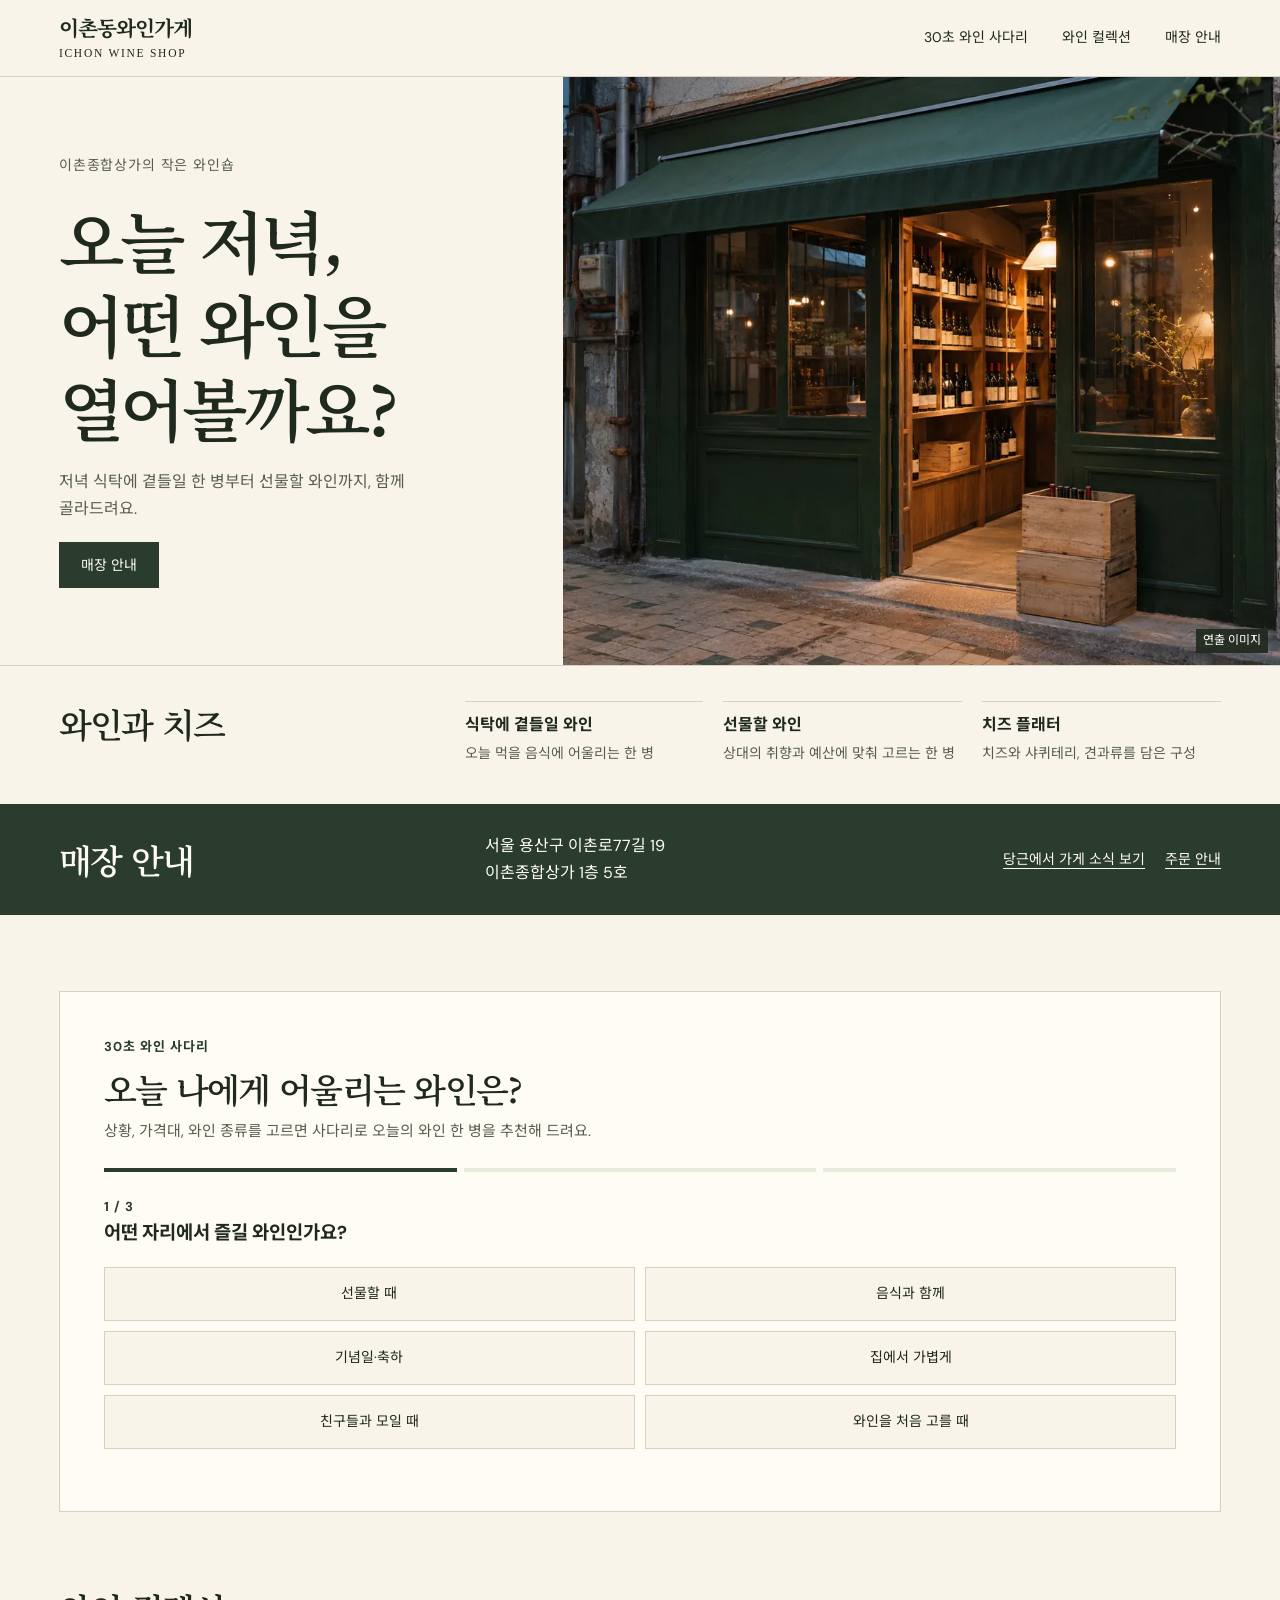
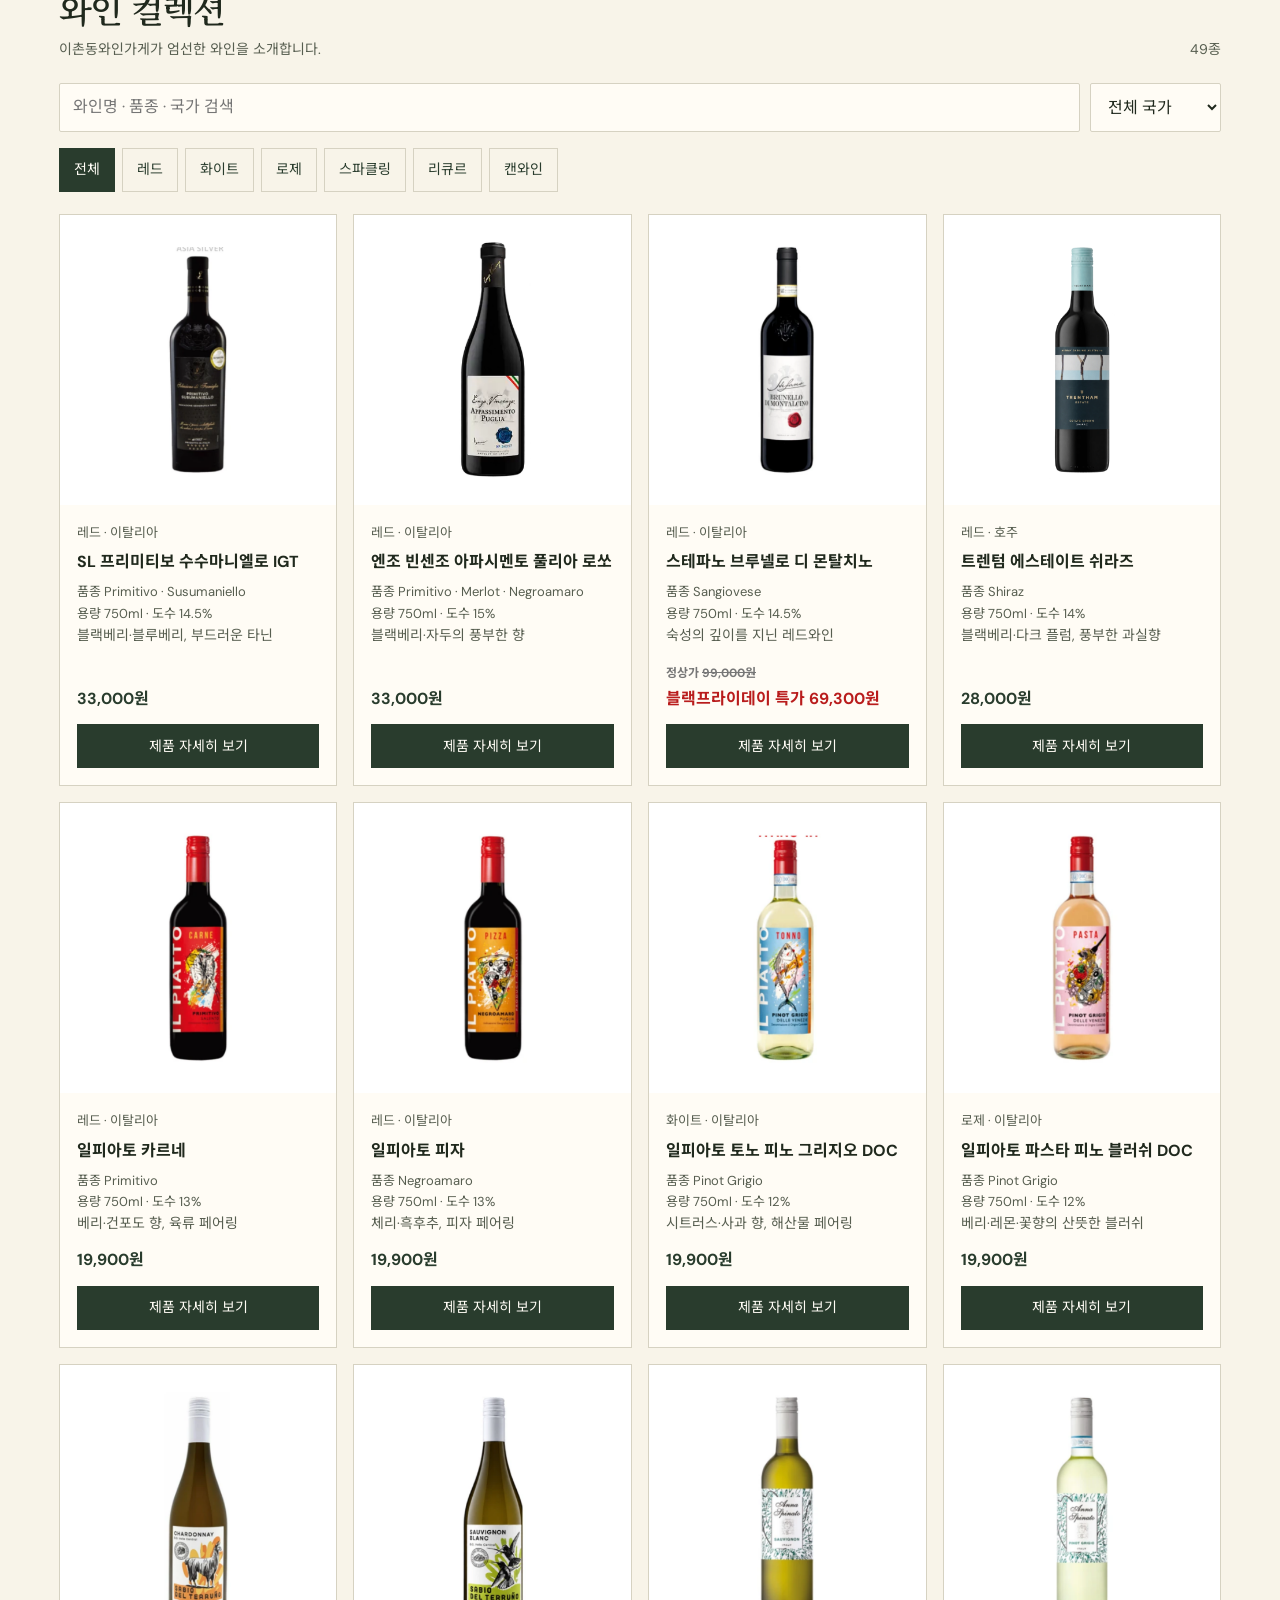
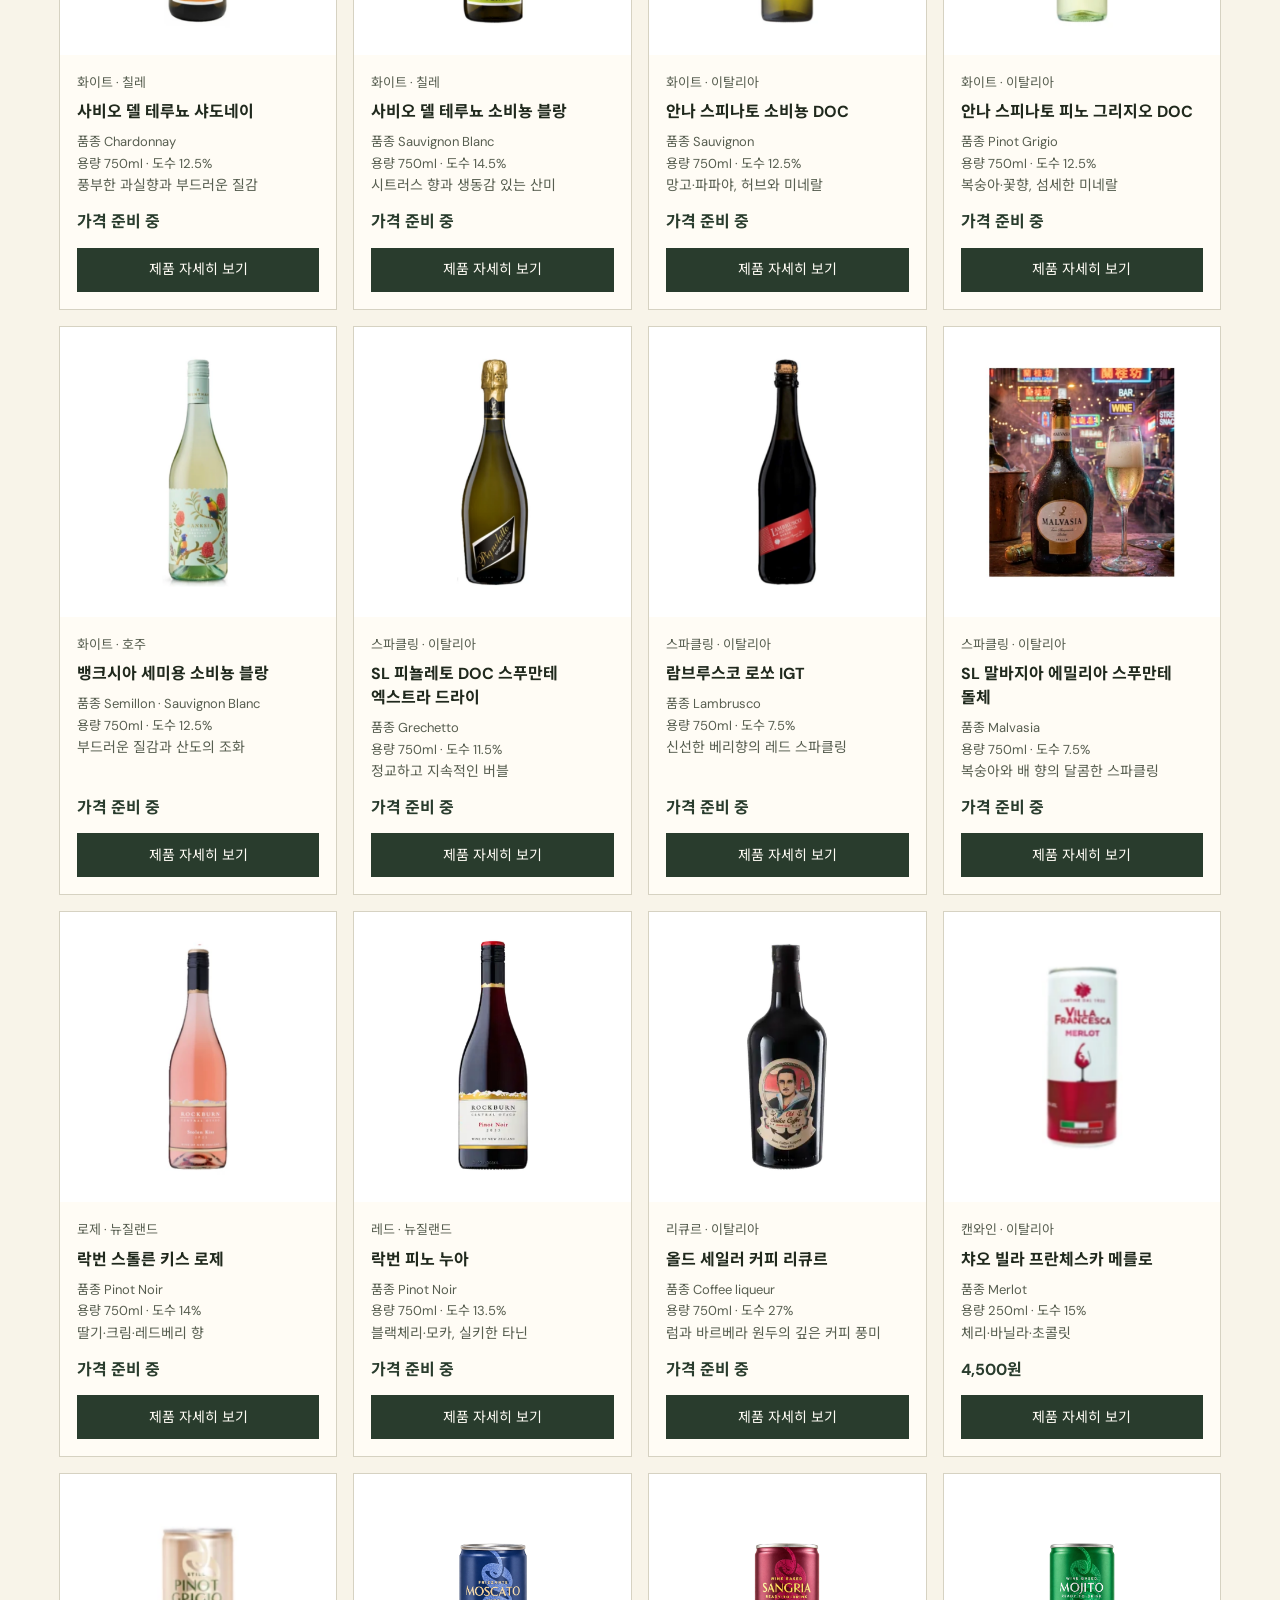
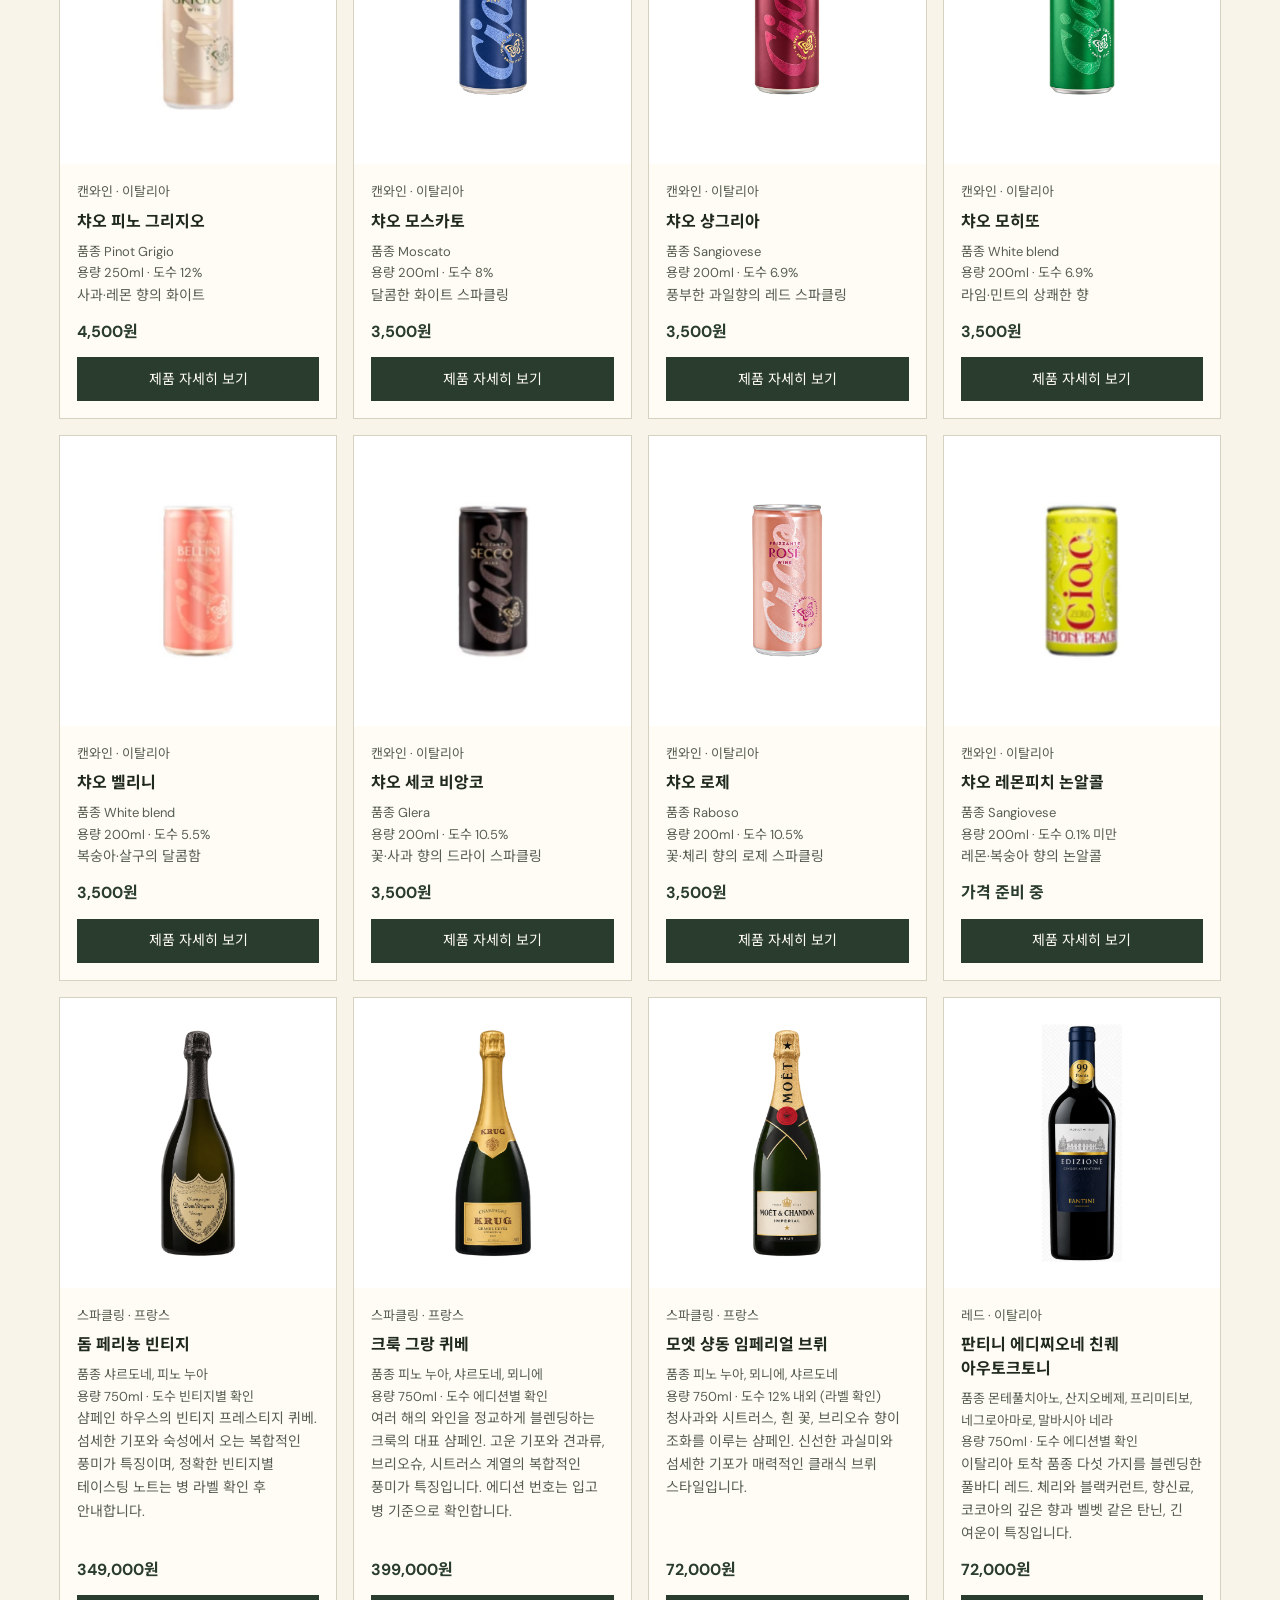
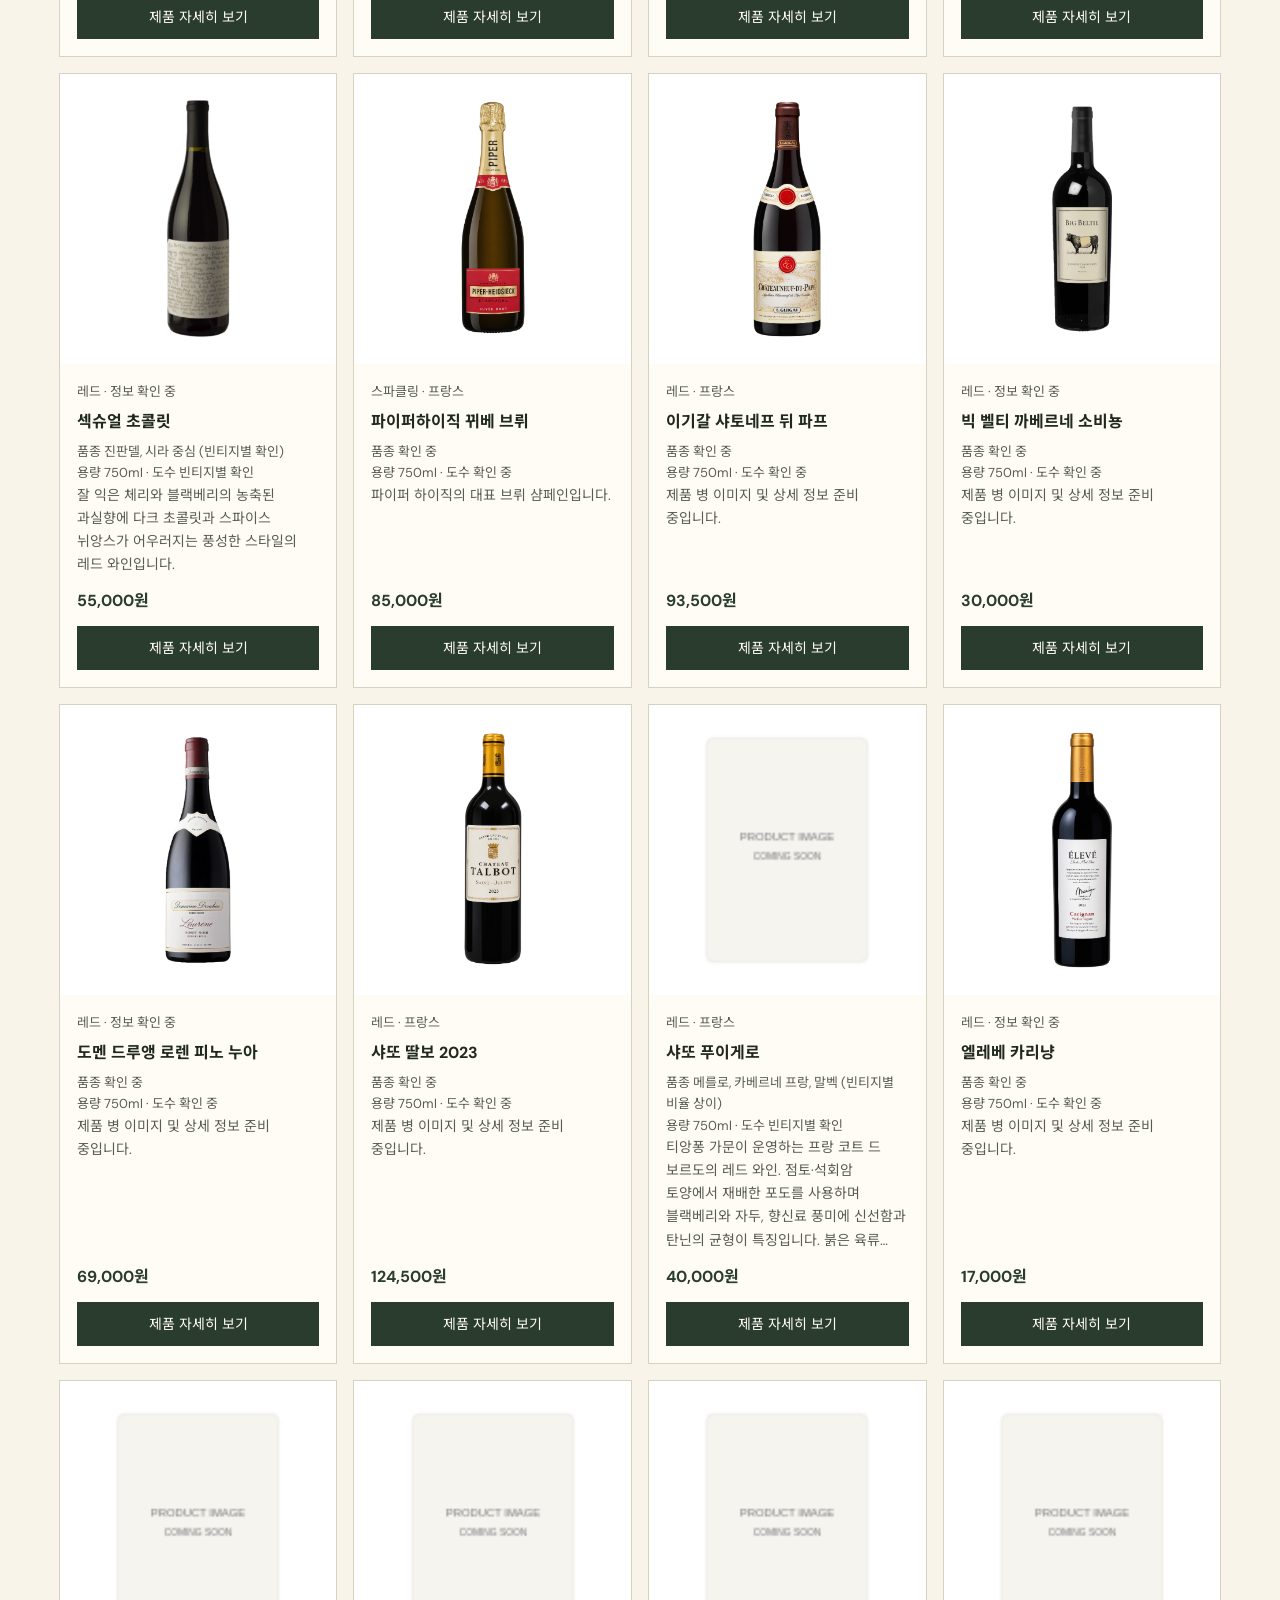
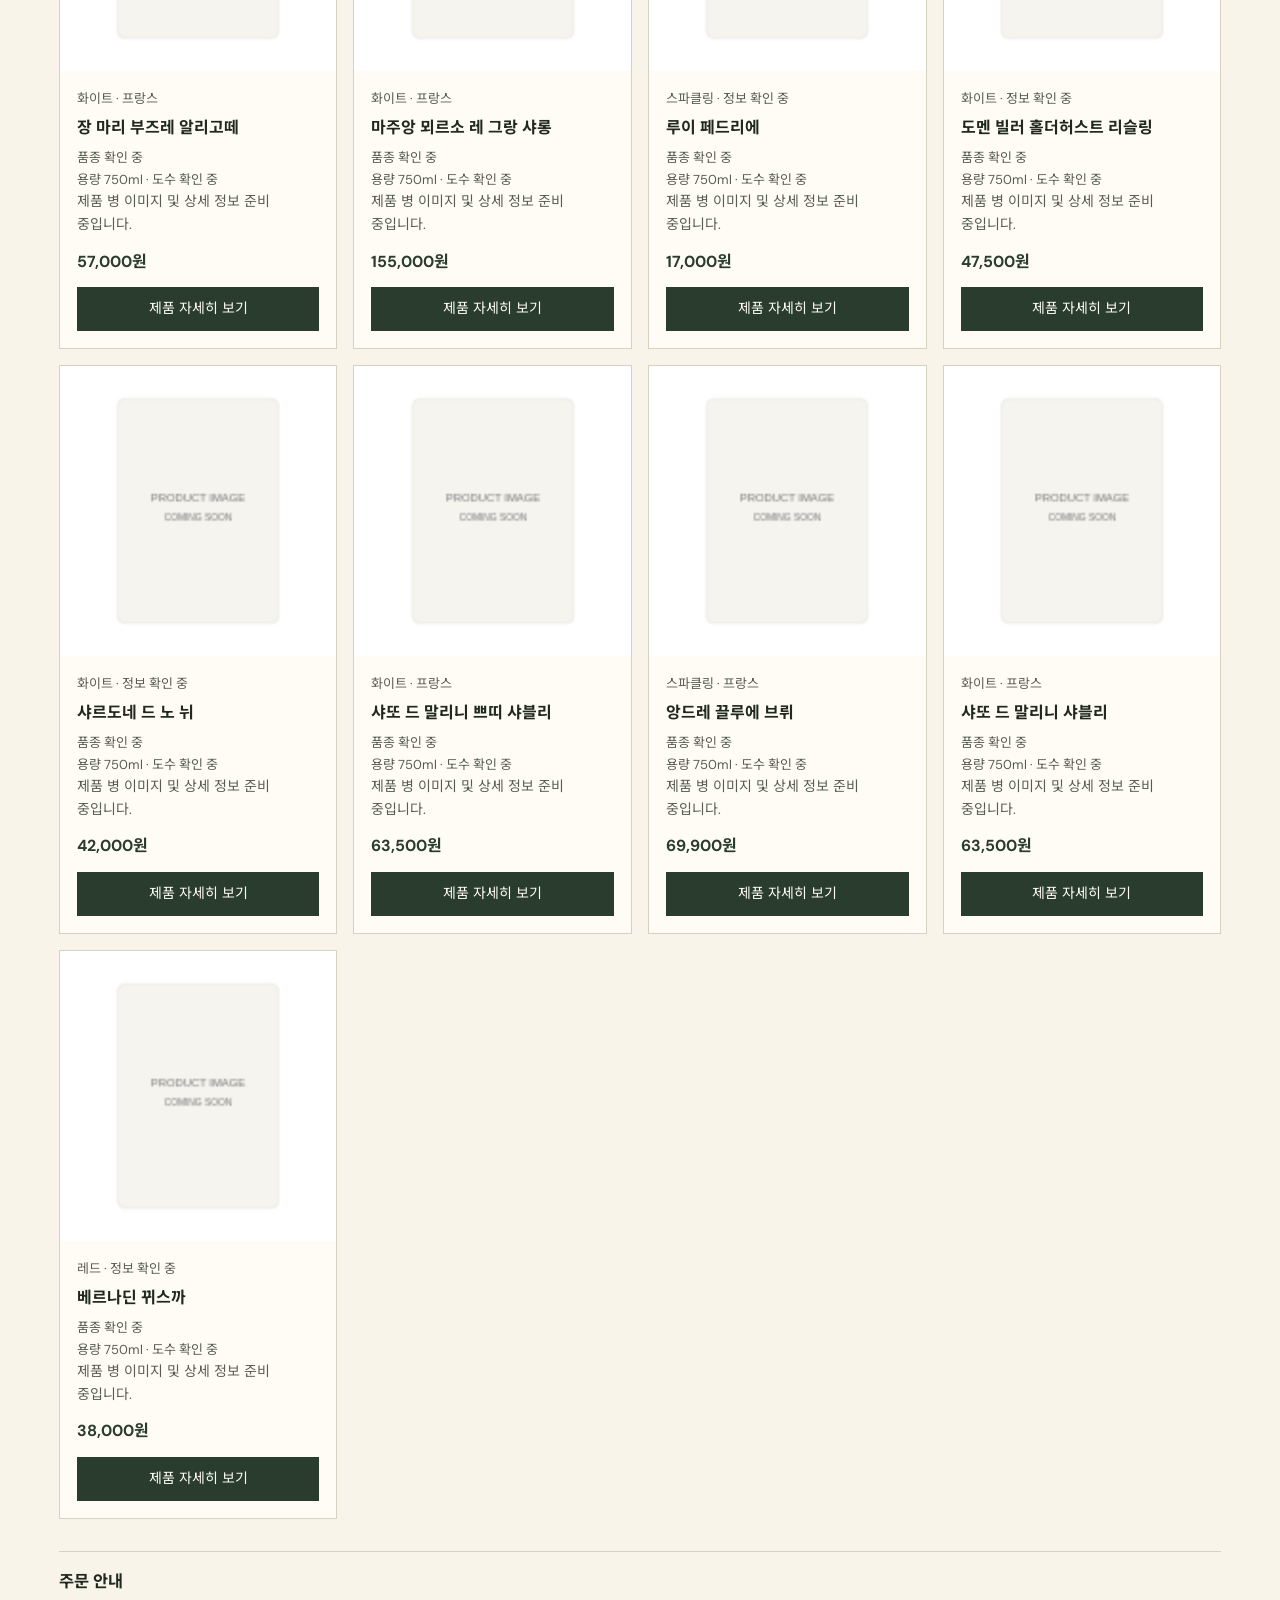
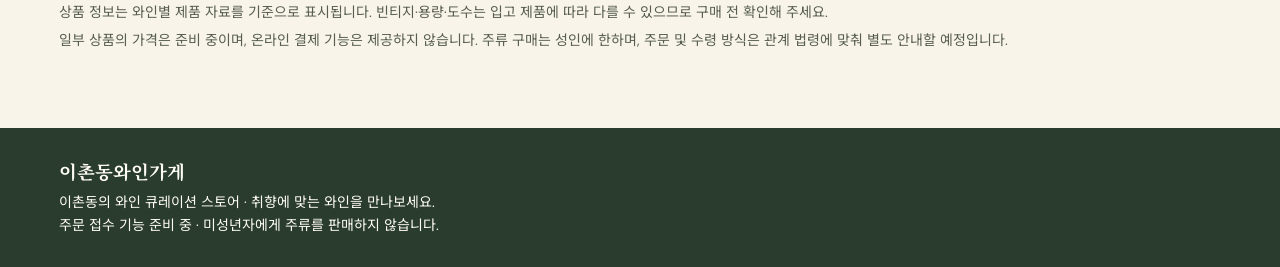
==== commit 135f3616: "Show uploaded Eleve Carignan bottle image in Ichon wine shop" ====
--- a/ichon-wine-shop.html
+++ b/ichon-wine-shop.html
@@ -122,7 +122,7 @@
 }
 
 const additionalProducts=[{"name":"돔 페리뇽 빈티지","brand":"Dom Pérignon","category":"sparkling","region":"France · Champagne","grape":"샤르도네, 피노 누아","abv":"빈티지별 확인","image":"images/ichon/dom_perignon.png","desc":"샴페인 하우스의 빈티지 프레스티지 퀴베. 섬세한 기포와 숙성에서 오는 복합적인 풍미가 특징이며, 정확한 빈티지별 테이스팅 노트는 병 라벨 확인 후 안내합니다."},{"name":"크룩 그랑 퀴베","brand":"Krug","category":"sparkling","region":"France · Champagne","grape":"피노 누아, 샤르도네, 뫼니에","abv":"에디션별 확인","image":"images/ichon/krug.png","desc":"여러 해의 와인을 정교하게 블렌딩하는 크룩의 대표 샴페인. 고운 기포와 견과류, 브리오슈, 시트러스 계열의 복합적인 풍미가 특징입니다. 에디션 번호는 입고 병 기준으로 확인합니다."},{"name":"모엣 샹동 임페리얼 브뤼","brand":"Moët & Chandon","category":"sparkling","region":"France · Champagne","grape":"피노 누아, 뫼니에, 샤르도네","abv":"12% 내외 (라벨 확인)","image":"images/ichon/moet_chandon.png","desc":"청사과와 시트러스, 흰 꽃, 브리오슈 향이 조화를 이루는 샴페인. 신선한 과실미와 섬세한 기포가 매력적인 클래식 브뤼 스타일입니다."},{"name":"판티니 에디찌오네 친퀘 아우토크토니","brand":"Fantini","category":"red","region":"Italy · Abruzzo · Puglia","grape":"몬테풀치아노, 산지오베제, 프리미티보, 네그로아마로, 말바시아 네라","abv":"에디션별 확인","image":"images/ichon/이탈리아 에디지오네 와인 병-1.png","desc":"이탈리아 토착 품종 다섯 가지를 블렌딩한 풀바디 레드. 체리와 블랙커런트, 향신료, 코코아의 깊은 향과 벨벳 같은 탄닌, 긴 여운이 특징입니다."},{"name":"섹슈얼 초콜릿","brand":"SLO Down Wines","category":"red","region":"USA · California","grape":"진판델, 시라 중심 (빈티지별 확인)","abv":"빈티지별 확인","image":"images/ichon/sexual_chocolate_cutout.png","desc":"잘 익은 체리와 블랙베리의 농축된 과실향에 다크 초콜릿과 스파이스 뉘앙스가 어우러지는 풍성한 스타일의 레드 와인입니다."}];
-const inventoryProducts=[{"name":"파이퍼하이직 뀌베 브뤼","brand":"Piper-Heidsieck","category":"sparkling","region":"France · Champagne","grape":"","abv":"","image":"images/ichon/파이퍼하이직 뀌베 브뤼 샴페인 병.png","desc":"파이퍼 하이직의 대표 브뤼 샴페인입니다.","retailPrice":85000},{"name":"이기갈 샤토네프 뒤 파프","brand":"E. Guigal","category":"red","region":"France · Rhône","grape":"","abv":"","image":"images/ichon/에 귀갈 샤토뇌프 뒤 파프 와인병.png","desc":"제품 병 이미지 및 상세 정보 준비 중입니다.","retailPrice":93500},{"name":"빅 벨티 까베르네 소비뇽","brand":"","category":"red","region":"","grape":"","abv":"","image":"images/ichon/big-beltie-cabernet-sauvignon.png","desc":"제품 병 이미지 및 상세 정보 준비 중입니다.","retailPrice":30000},{"name":"도멘 드루앵 로렌 피노 누아","brand":"","category":"red","region":"","grape":"","abv":"","image":"images/ichon/domaine-drouhin-laurene-pinot-noir.png","desc":"제품 병 이미지 및 상세 정보 준비 중입니다.","retailPrice":69000},{"name":"샤또 딸보 2023","brand":"","category":"red","region":"France · Bordeaux","grape":"","abv":"","image":"images/ichon/클래식 샤토 탈보 2023 와인병.png","desc":"제품 병 이미지 및 상세 정보 준비 중입니다.","retailPrice":124500},{"name":"샤또 푸이게로","brand":"Château Puygueraud","category":"red","region":"France · Bordeaux · Francs Côtes de Bordeaux","grape":"메를로, 카베르네 프랑, 말벡 (빈티지별 비율 상이)","abv":"빈티지별 확인","image":"images/ichon/product-image-pending.svg","desc":"티앙퐁 가문이 운영하는 프랑 코트 드 보르도의 레드 와인. 점토·석회암 토양에서 재배한 포도를 사용하며 블랙베리와 자두, 향신료 풍미에 신선함과 탄닌의 균형이 특징입니다. 붉은 육류와 숙성 치즈에 잘 어울립니다. 빈티지별 블렌딩과 도수는 병 라벨을 확인해 주세요.","retailPrice":40000},{"name":"엘레베 카리냥","brand":"","category":"red","region":"","grape":"","abv":"","image":"images/ichon/product-image-pending.svg","desc":"제품 병 이미지 및 상세 정보 준비 중입니다.","retailPrice":17000},{"name":"장 마리 부즈레 알리고떼","brand":"","category":"white","region":"France · Bourgogne","grape":"","abv":"","image":"images/ichon/product-image-pending.svg","desc":"제품 병 이미지 및 상세 정보 준비 중입니다.","retailPrice":57000},{"name":"마주앙 뫼르소 레 그랑 샤롱","brand":"","category":"white","region":"France · Bourgogne","grape":"","abv":"","image":"images/ichon/product-image-pending.svg","desc":"제품 병 이미지 및 상세 정보 준비 중입니다.","retailPrice":155000},{"name":"루이 페드리에","brand":"","category":"sparkling","region":"","grape":"","abv":"","image":"images/ichon/product-image-pending.svg","desc":"제품 병 이미지 및 상세 정보 준비 중입니다.","retailPrice":17000},{"name":"도멘 빌러 홀더허스트 리슬링","brand":"","category":"white","region":"","grape":"","abv":"","image":"images/ichon/product-image-pending.svg","desc":"제품 병 이미지 및 상세 정보 준비 중입니다.","retailPrice":47500},{"name":"샤르도네 드 노 뉘","brand":"","category":"white","region":"","grape":"","abv":"","image":"images/ichon/product-image-pending.svg","desc":"제품 병 이미지 및 상세 정보 준비 중입니다.","retailPrice":42000},{"name":"샤또 드 말리니 쁘띠 샤블리","brand":"","category":"white","region":"France · Bourgogne","grape":"","abv":"","image":"images/ichon/product-image-pending.svg","desc":"제품 병 이미지 및 상세 정보 준비 중입니다.","retailPrice":63500},{"name":"앙드레 끌루에 브뤼","brand":"","category":"sparkling","region":"France · Champagne","grape":"","abv":"","image":"images/ichon/product-image-pending.svg","desc":"제품 병 이미지 및 상세 정보 준비 중입니다.","retailPrice":69900},{"name":"샤또 드 말리니 샤블리","brand":"","category":"white","region":"France · Bourgogne","grape":"","abv":"","image":"images/ichon/product-image-pending.svg","desc":"제품 병 이미지 및 상세 정보 준비 중입니다.","retailPrice":63500},{"name":"베르나딘 뀌스까","brand":"","category":"red","region":"","grape":"","abv":"","image":"images/ichon/product-image-pending.svg","desc":"제품 병 이미지 및 상세 정보 준비 중입니다.","retailPrice":38000}];
+const inventoryProducts=[{"name":"파이퍼하이직 뀌베 브뤼","brand":"Piper-Heidsieck","category":"sparkling","region":"France · Champagne","grape":"","abv":"","image":"images/ichon/파이퍼하이직 뀌베 브뤼 샴페인 병.png","desc":"파이퍼 하이직의 대표 브뤼 샴페인입니다.","retailPrice":85000},{"name":"이기갈 샤토네프 뒤 파프","brand":"E. Guigal","category":"red","region":"France · Rhône","grape":"","abv":"","image":"images/ichon/에 귀갈 샤토뇌프 뒤 파프 와인병.png","desc":"제품 병 이미지 및 상세 정보 준비 중입니다.","retailPrice":93500},{"name":"빅 벨티 까베르네 소비뇽","brand":"","category":"red","region":"","grape":"","abv":"","image":"images/ichon/big-beltie-cabernet-sauvignon.png","desc":"제품 병 이미지 및 상세 정보 준비 중입니다.","retailPrice":30000},{"name":"도멘 드루앵 로렌 피노 누아","brand":"","category":"red","region":"","grape":"","abv":"","image":"images/ichon/domaine-drouhin-laurene-pinot-noir.png","desc":"제품 병 이미지 및 상세 정보 준비 중입니다.","retailPrice":69000},{"name":"샤또 딸보 2023","brand":"","category":"red","region":"France · Bordeaux","grape":"","abv":"","image":"images/ichon/클래식 샤토 탈보 2023 와인병.png","desc":"제품 병 이미지 및 상세 정보 준비 중입니다.","retailPrice":124500},{"name":"샤또 푸이게로","brand":"Château Puygueraud","category":"red","region":"France · Bordeaux · Francs Côtes de Bordeaux","grape":"메를로, 카베르네 프랑, 말벡 (빈티지별 비율 상이)","abv":"빈티지별 확인","image":"images/ichon/product-image-pending.svg","desc":"티앙퐁 가문이 운영하는 프랑 코트 드 보르도의 레드 와인. 점토·석회암 토양에서 재배한 포도를 사용하며 블랙베리와 자두, 향신료 풍미에 신선함과 탄닌의 균형이 특징입니다. 붉은 육류와 숙성 치즈에 잘 어울립니다. 빈티지별 블렌딩과 도수는 병 라벨을 확인해 주세요.","retailPrice":40000},{"name":"엘레베 카리냥","brand":"","category":"red","region":"","grape":"","abv":"","image":"images/ichon/우아한 카리냥 레드 와인 병.png","desc":"제품 병 이미지 및 상세 정보 준비 중입니다.","retailPrice":17000},{"name":"장 마리 부즈레 알리고떼","brand":"","category":"white","region":"France · Bourgogne","grape":"","abv":"","image":"images/ichon/product-image-pending.svg","desc":"제품 병 이미지 및 상세 정보 준비 중입니다.","retailPrice":57000},{"name":"마주앙 뫼르소 레 그랑 샤롱","brand":"","category":"white","region":"France · Bourgogne","grape":"","abv":"","image":"images/ichon/product-image-pending.svg","desc":"제품 병 이미지 및 상세 정보 준비 중입니다.","retailPrice":155000},{"name":"루이 페드리에","brand":"","category":"sparkling","region":"","grape":"","abv":"","image":"images/ichon/product-image-pending.svg","desc":"제품 병 이미지 및 상세 정보 준비 중입니다.","retailPrice":17000},{"name":"도멘 빌러 홀더허스트 리슬링","brand":"","category":"white","region":"","grape":"","abv":"","image":"images/ichon/product-image-pending.svg","desc":"제품 병 이미지 및 상세 정보 준비 중입니다.","retailPrice":47500},{"name":"샤르도네 드 노 뉘","brand":"","category":"white","region":"","grape":"","abv":"","image":"images/ichon/product-image-pending.svg","desc":"제품 병 이미지 및 상세 정보 준비 중입니다.","retailPrice":42000},{"name":"샤또 드 말리니 쁘띠 샤블리","brand":"","category":"white","region":"France · Bourgogne","grape":"","abv":"","image":"images/ichon/product-image-pending.svg","desc":"제품 병 이미지 및 상세 정보 준비 중입니다.","retailPrice":63500},{"name":"앙드레 끌루에 브뤼","brand":"","category":"sparkling","region":"France · Champagne","grape":"","abv":"","image":"images/ichon/product-image-pending.svg","desc":"제품 병 이미지 및 상세 정보 준비 중입니다.","retailPrice":69900},{"name":"샤또 드 말리니 샤블리","brand":"","category":"white","region":"France · Bourgogne","grape":"","abv":"","image":"images/ichon/product-image-pending.svg","desc":"제품 병 이미지 및 상세 정보 준비 중입니다.","retailPrice":63500},{"name":"베르나딘 뀌스까","brand":"","category":"red","region":"","grape":"","abv":"","image":"images/ichon/product-image-pending.svg","desc":"제품 병 이미지 및 상세 정보 준비 중입니다.","retailPrice":38000}];
 const state={products:[],category:'all'};
 const safe=s=>String(s||'').replace(/[&<>"']/g,c=>({'&':'&amp;','<':'&lt;','>':'&gt;','"':'&quot;',"'":'&#39;'}[c]));
 
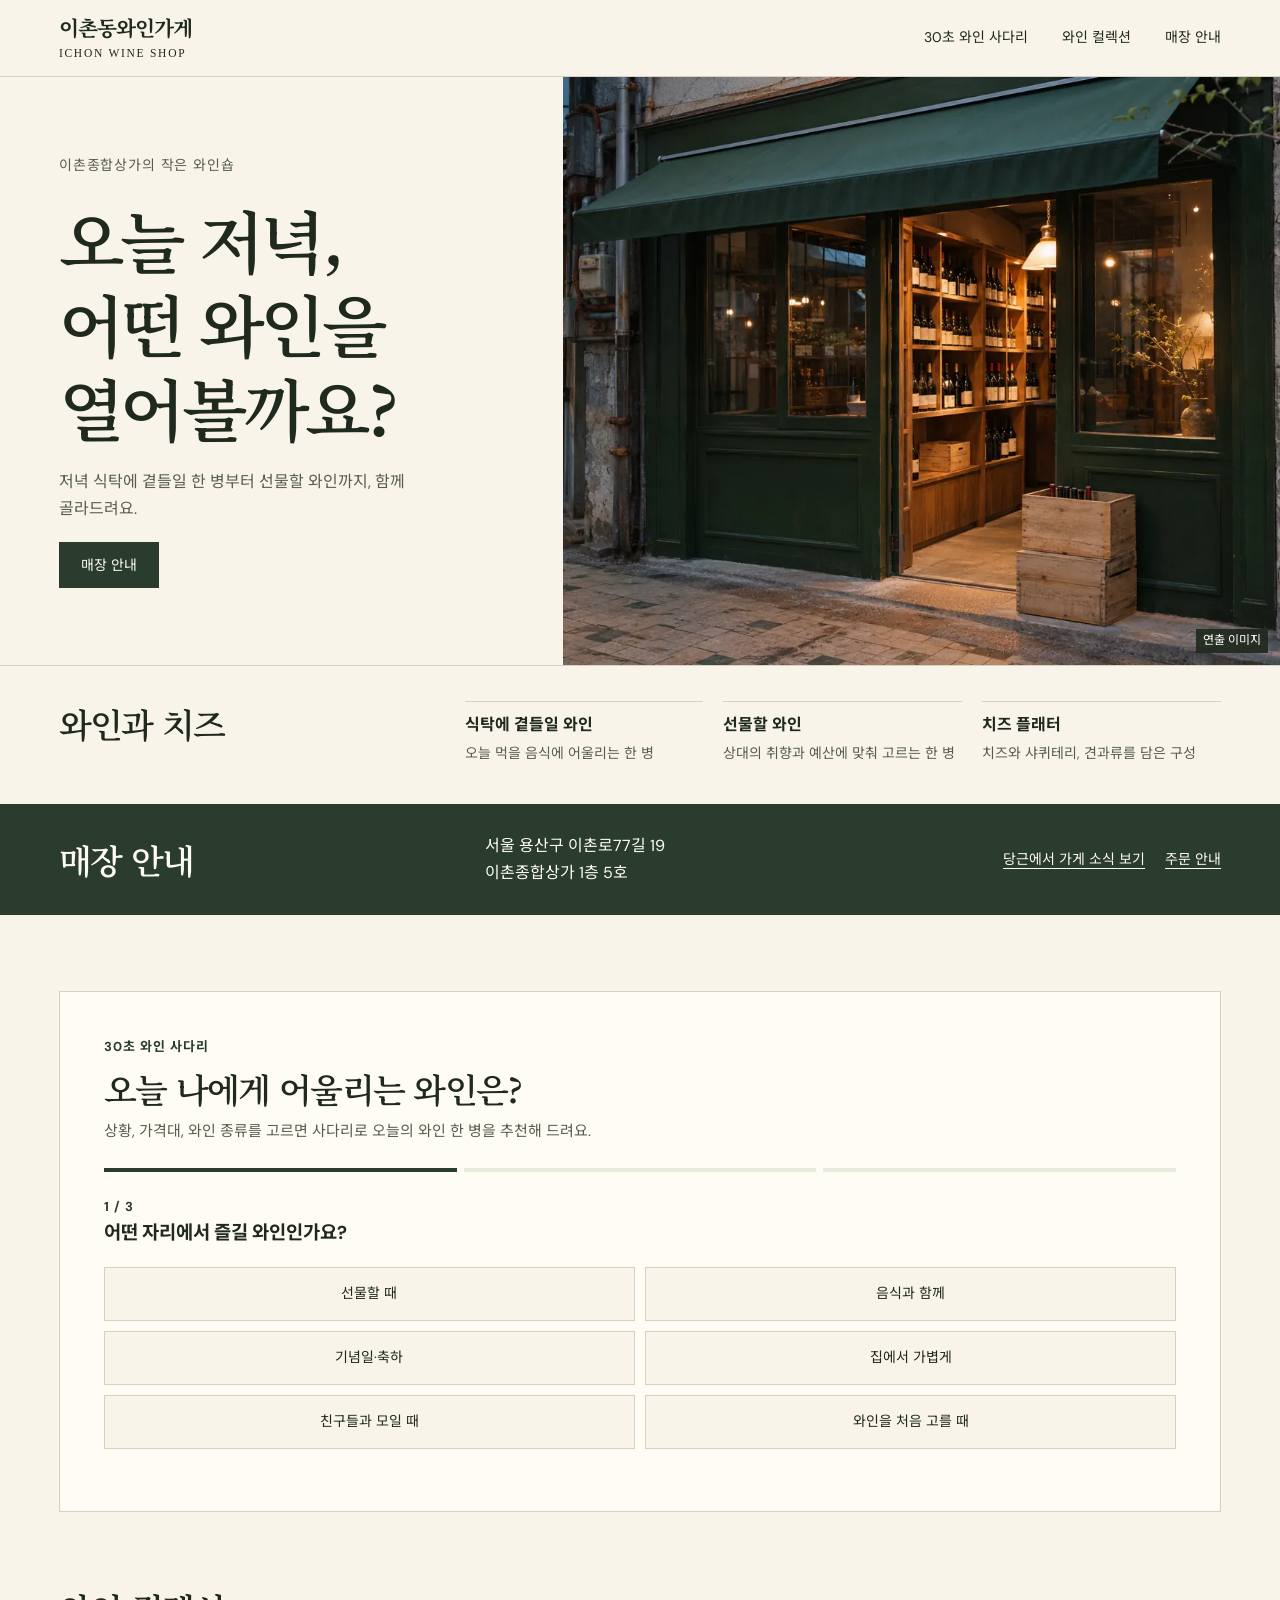
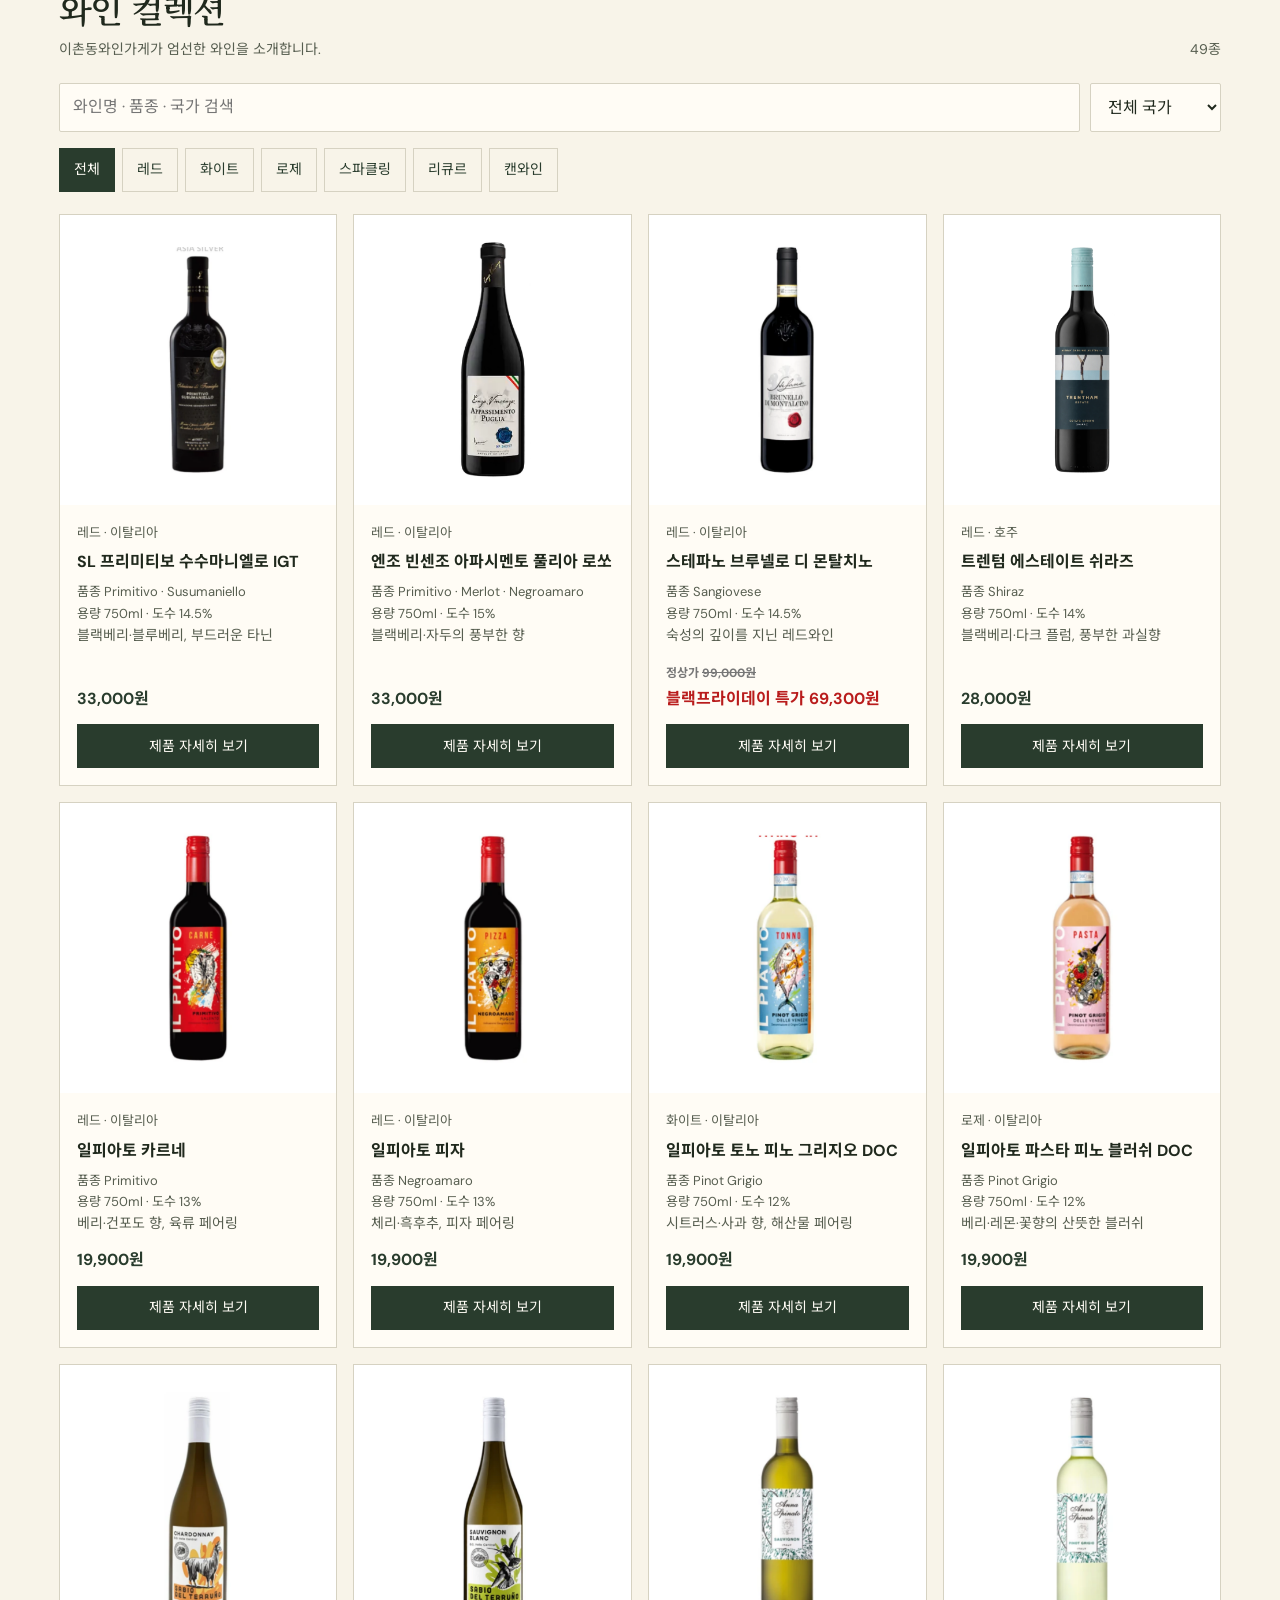
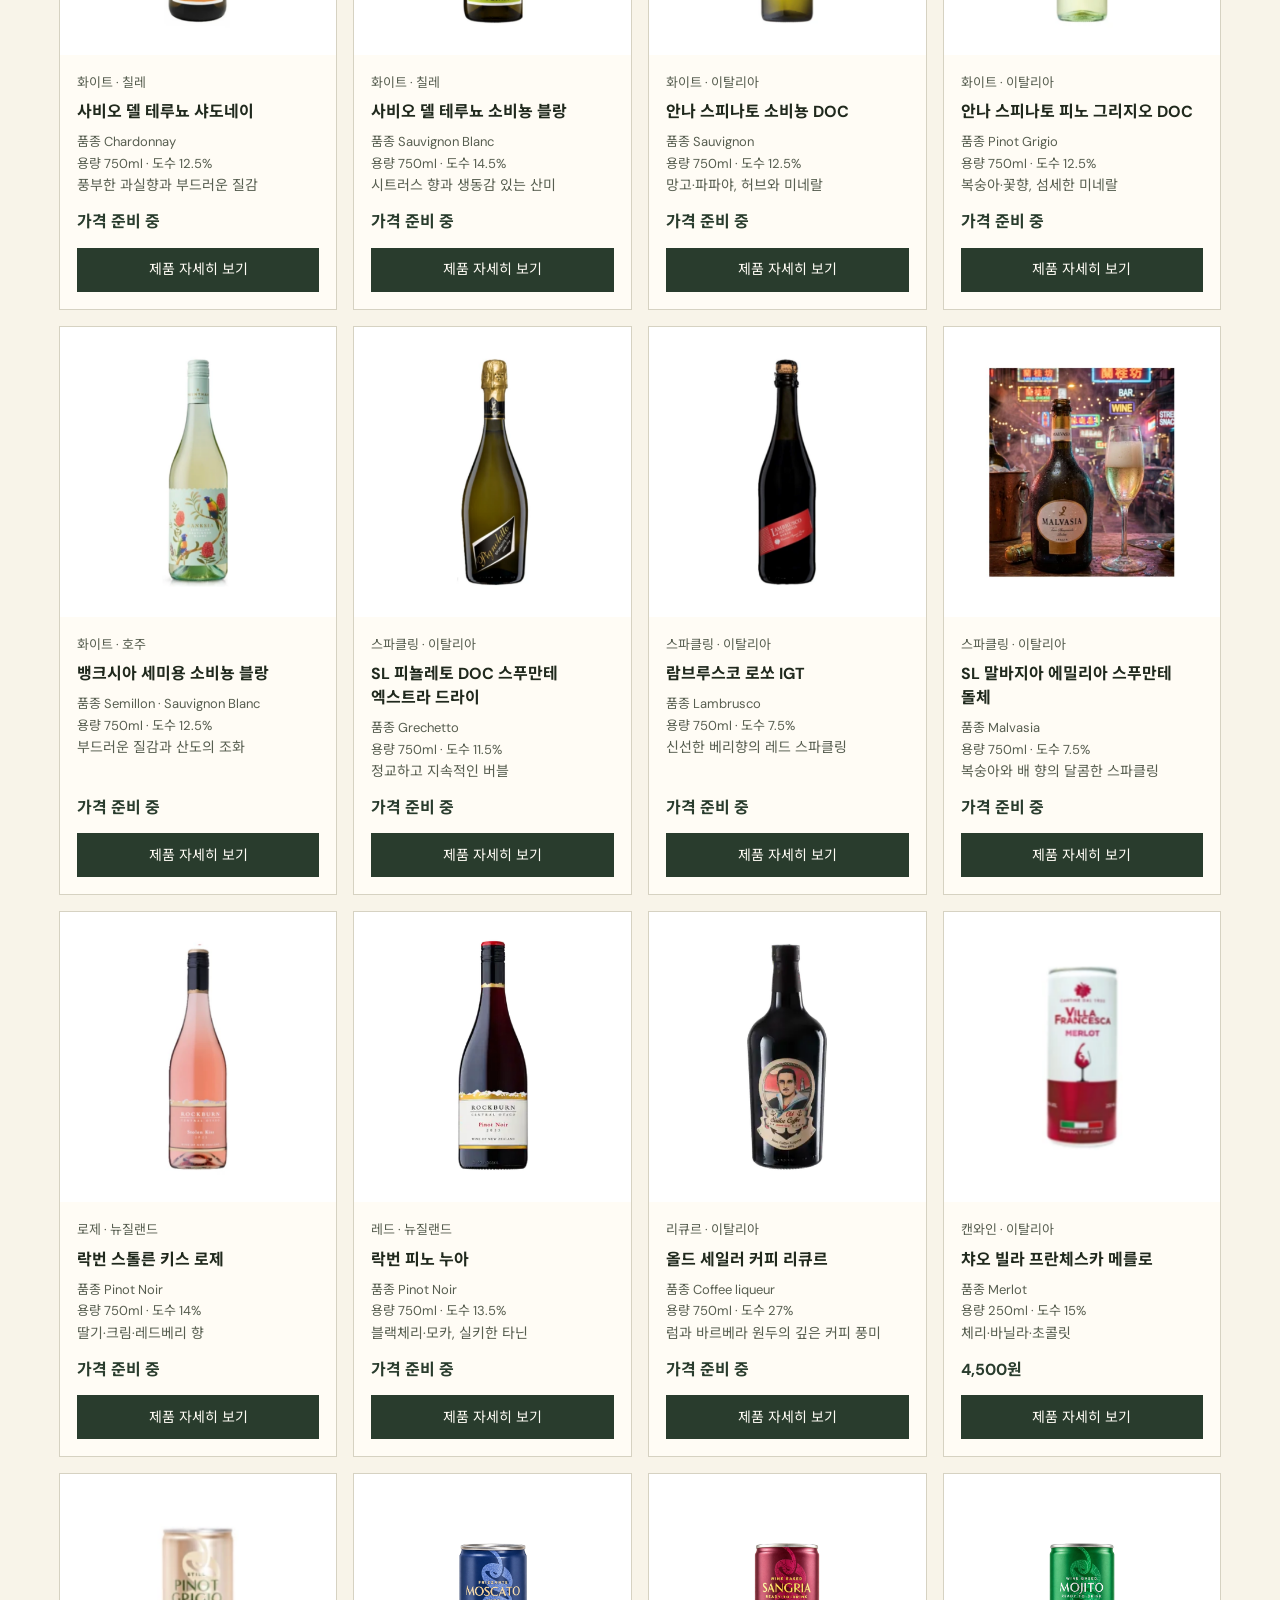
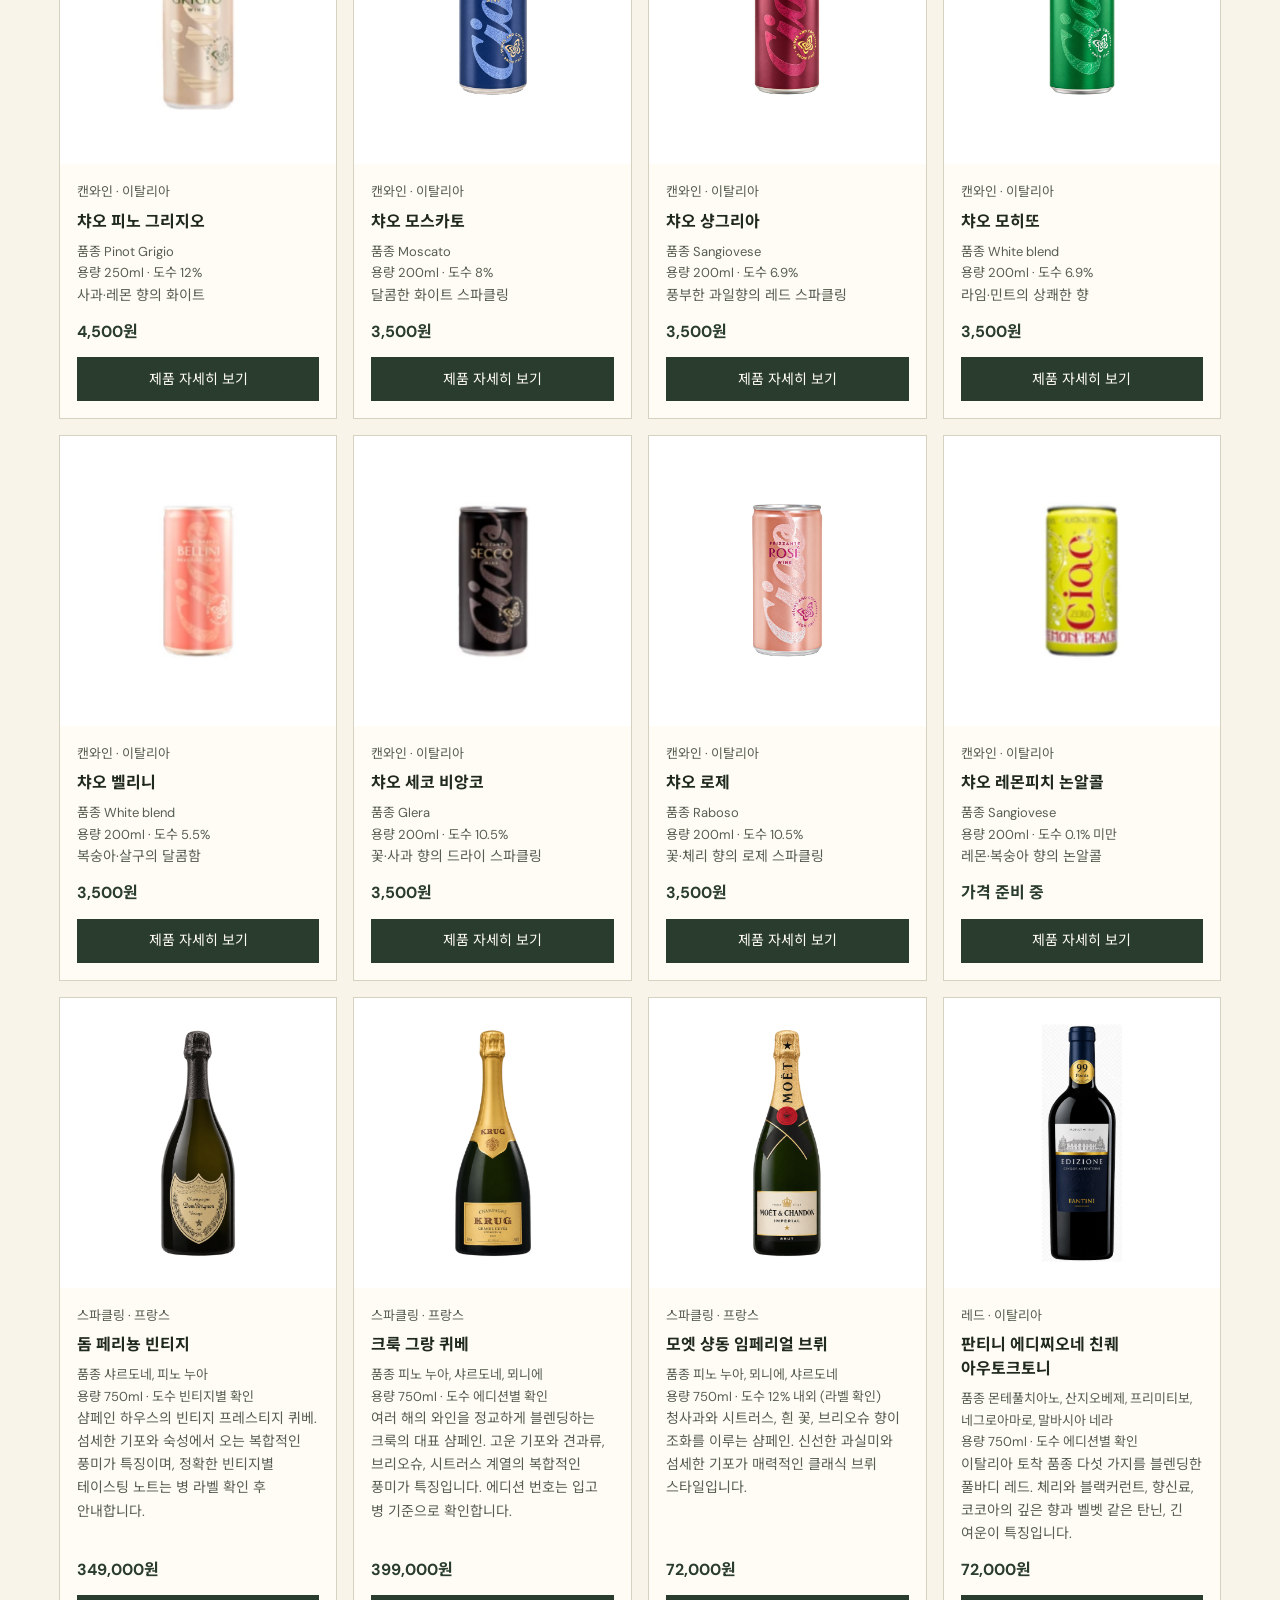
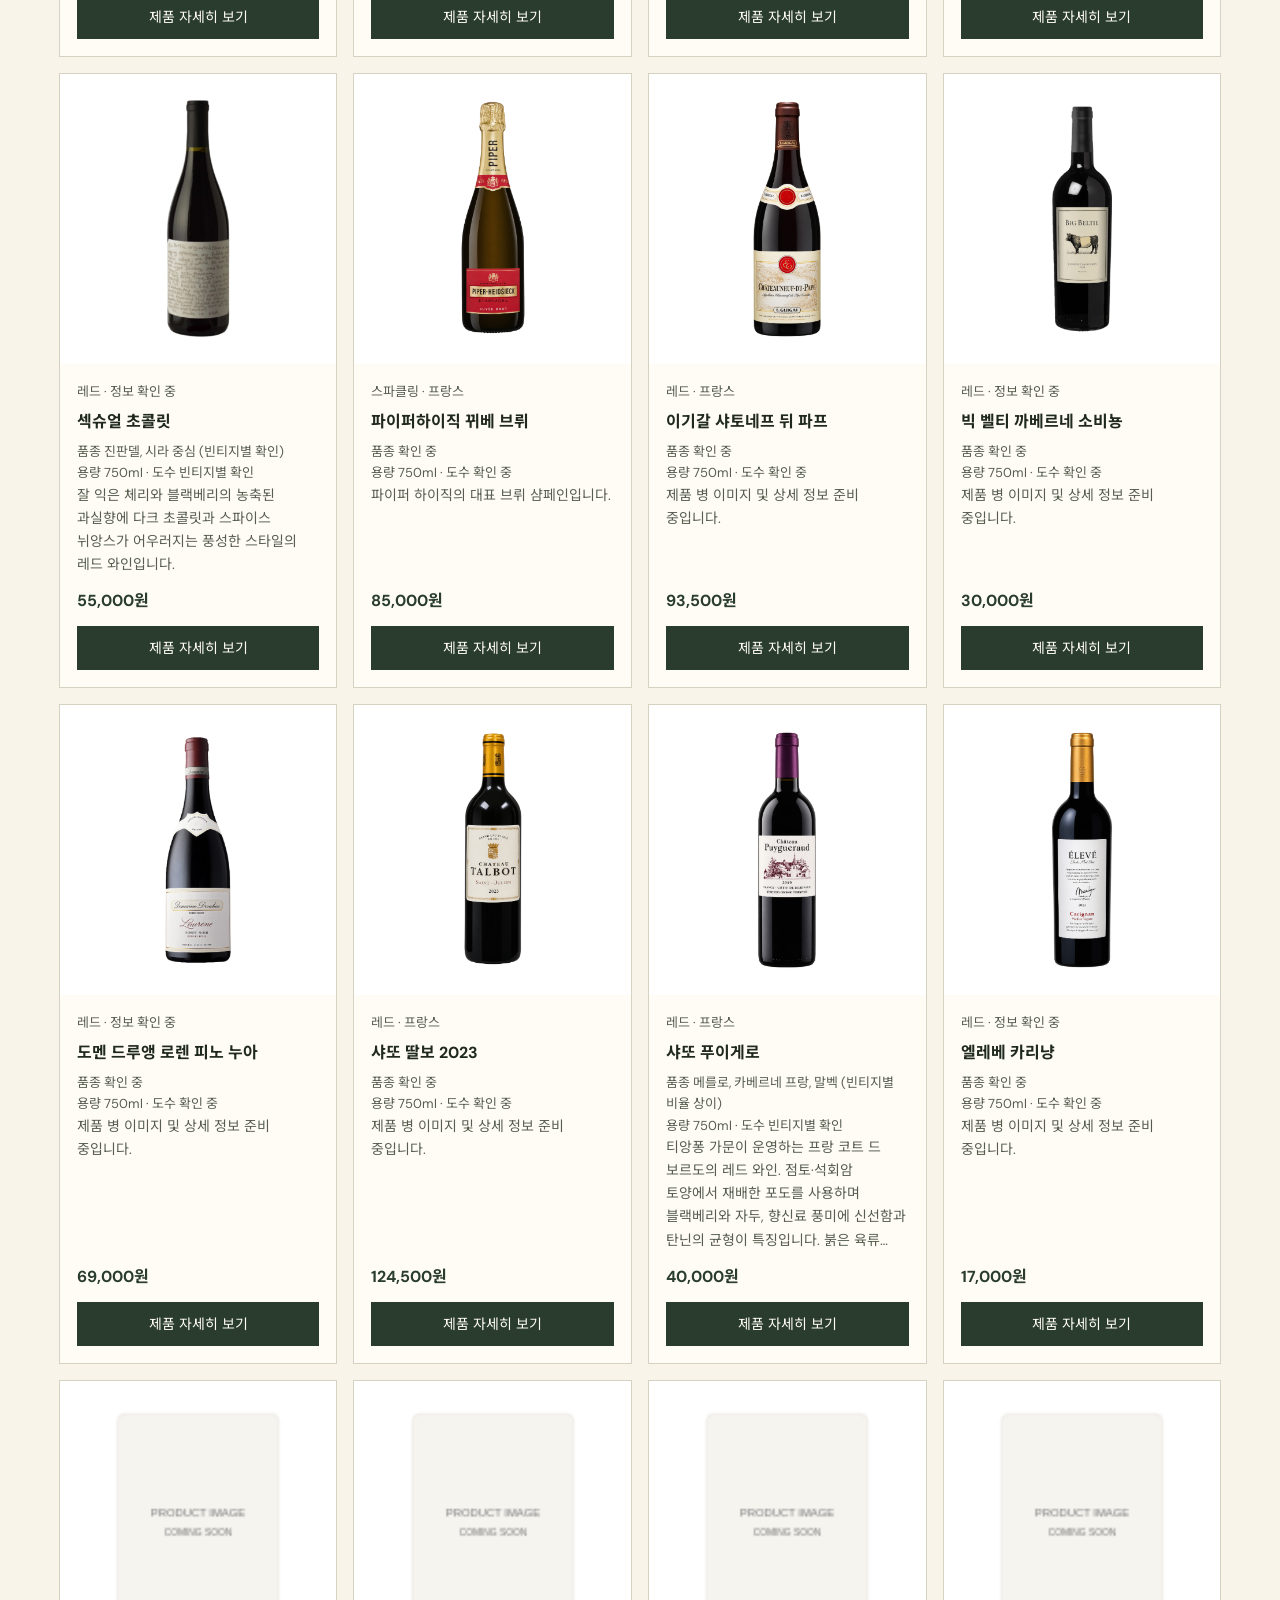
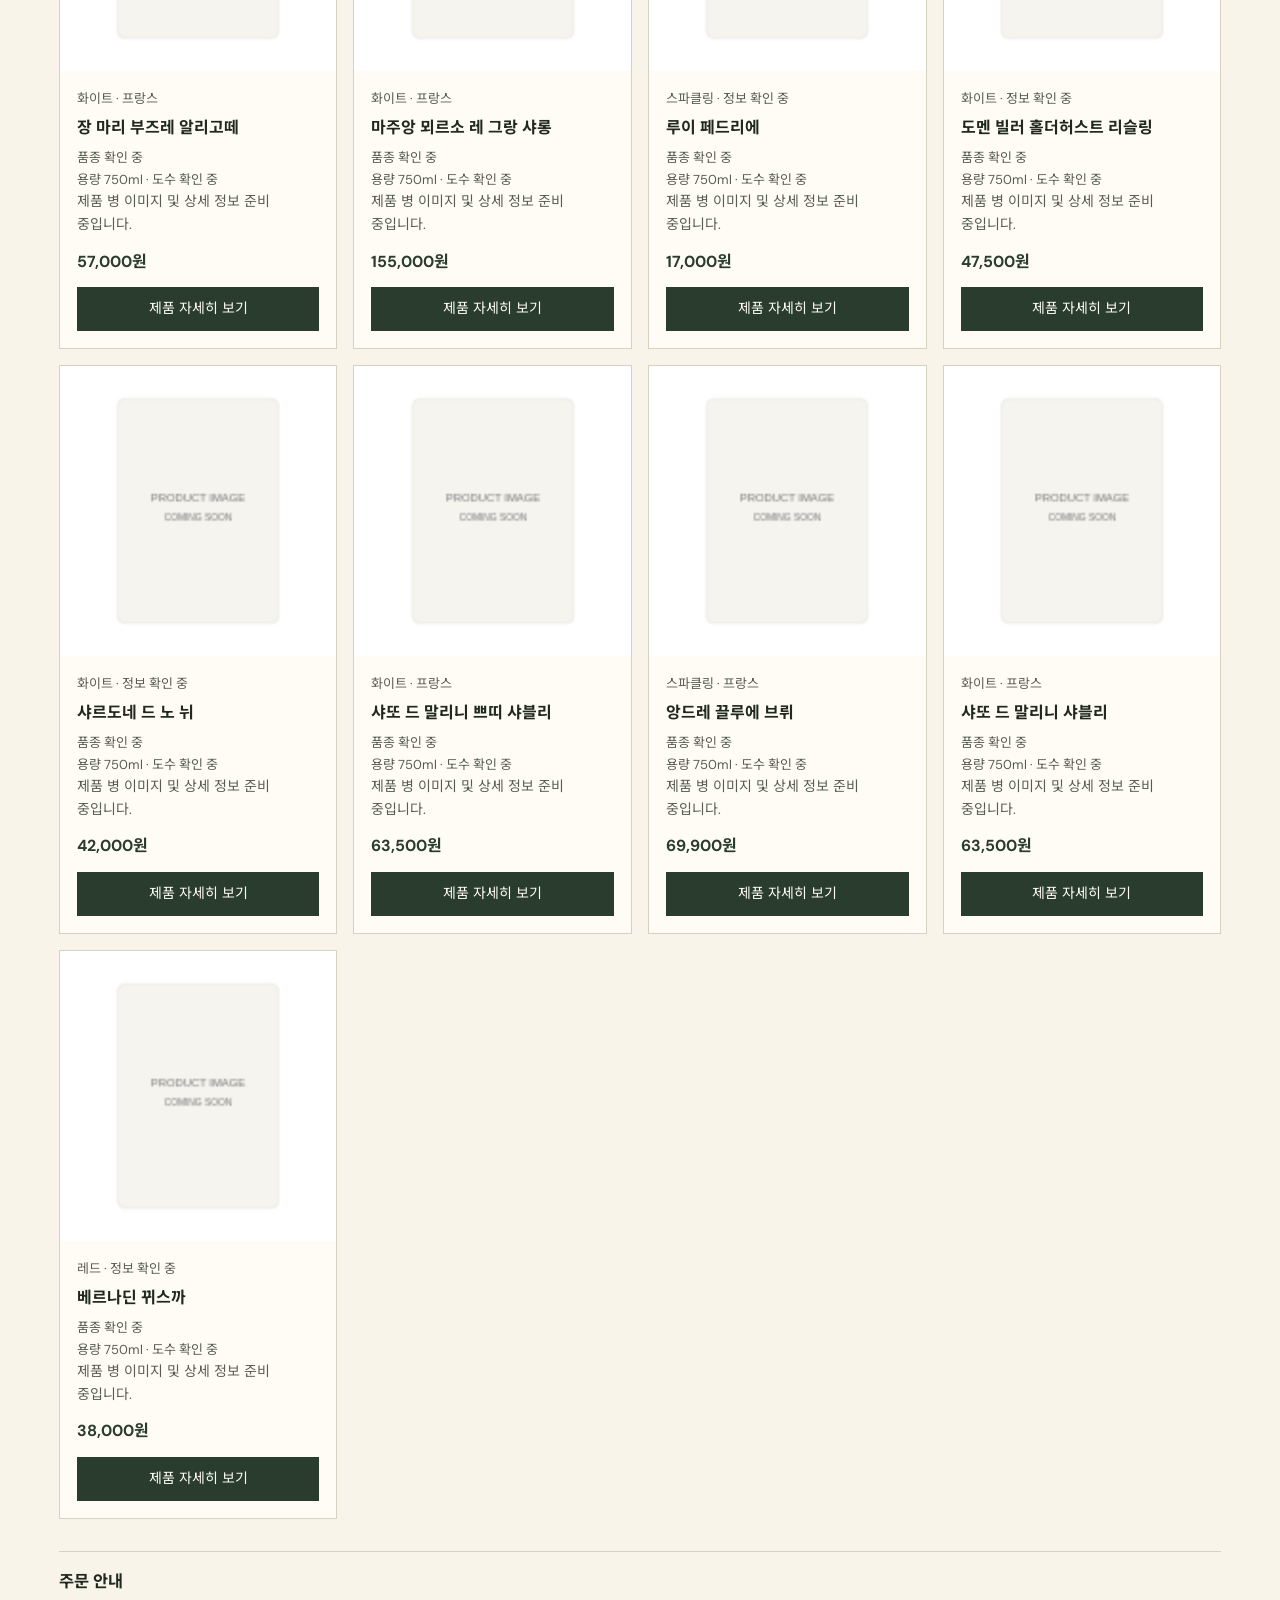
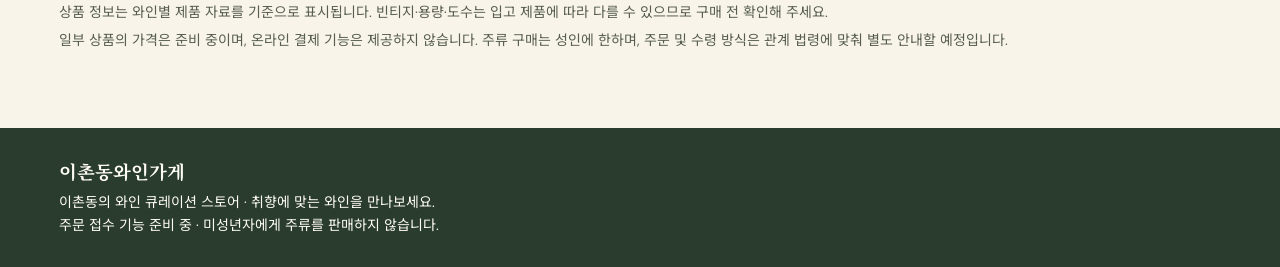
==== commit 43bbd397: "Attach uploaded Chateau Puygueraud bottle photo to shop listing" ====
--- a/ichon-wine-shop.html
+++ b/ichon-wine-shop.html
@@ -122,7 +122,7 @@
 }
 
 const additionalProducts=[{"name":"돔 페리뇽 빈티지","brand":"Dom Pérignon","category":"sparkling","region":"France · Champagne","grape":"샤르도네, 피노 누아","abv":"빈티지별 확인","image":"images/ichon/dom_perignon.png","desc":"샴페인 하우스의 빈티지 프레스티지 퀴베. 섬세한 기포와 숙성에서 오는 복합적인 풍미가 특징이며, 정확한 빈티지별 테이스팅 노트는 병 라벨 확인 후 안내합니다."},{"name":"크룩 그랑 퀴베","brand":"Krug","category":"sparkling","region":"France · Champagne","grape":"피노 누아, 샤르도네, 뫼니에","abv":"에디션별 확인","image":"images/ichon/krug.png","desc":"여러 해의 와인을 정교하게 블렌딩하는 크룩의 대표 샴페인. 고운 기포와 견과류, 브리오슈, 시트러스 계열의 복합적인 풍미가 특징입니다. 에디션 번호는 입고 병 기준으로 확인합니다."},{"name":"모엣 샹동 임페리얼 브뤼","brand":"Moët & Chandon","category":"sparkling","region":"France · Champagne","grape":"피노 누아, 뫼니에, 샤르도네","abv":"12% 내외 (라벨 확인)","image":"images/ichon/moet_chandon.png","desc":"청사과와 시트러스, 흰 꽃, 브리오슈 향이 조화를 이루는 샴페인. 신선한 과실미와 섬세한 기포가 매력적인 클래식 브뤼 스타일입니다."},{"name":"판티니 에디찌오네 친퀘 아우토크토니","brand":"Fantini","category":"red","region":"Italy · Abruzzo · Puglia","grape":"몬테풀치아노, 산지오베제, 프리미티보, 네그로아마로, 말바시아 네라","abv":"에디션별 확인","image":"images/ichon/이탈리아 에디지오네 와인 병-1.png","desc":"이탈리아 토착 품종 다섯 가지를 블렌딩한 풀바디 레드. 체리와 블랙커런트, 향신료, 코코아의 깊은 향과 벨벳 같은 탄닌, 긴 여운이 특징입니다."},{"name":"섹슈얼 초콜릿","brand":"SLO Down Wines","category":"red","region":"USA · California","grape":"진판델, 시라 중심 (빈티지별 확인)","abv":"빈티지별 확인","image":"images/ichon/sexual_chocolate_cutout.png","desc":"잘 익은 체리와 블랙베리의 농축된 과실향에 다크 초콜릿과 스파이스 뉘앙스가 어우러지는 풍성한 스타일의 레드 와인입니다."}];
-const inventoryProducts=[{"name":"파이퍼하이직 뀌베 브뤼","brand":"Piper-Heidsieck","category":"sparkling","region":"France · Champagne","grape":"","abv":"","image":"images/ichon/파이퍼하이직 뀌베 브뤼 샴페인 병.png","desc":"파이퍼 하이직의 대표 브뤼 샴페인입니다.","retailPrice":85000},{"name":"이기갈 샤토네프 뒤 파프","brand":"E. Guigal","category":"red","region":"France · Rhône","grape":"","abv":"","image":"images/ichon/에 귀갈 샤토뇌프 뒤 파프 와인병.png","desc":"제품 병 이미지 및 상세 정보 준비 중입니다.","retailPrice":93500},{"name":"빅 벨티 까베르네 소비뇽","brand":"","category":"red","region":"","grape":"","abv":"","image":"images/ichon/big-beltie-cabernet-sauvignon.png","desc":"제품 병 이미지 및 상세 정보 준비 중입니다.","retailPrice":30000},{"name":"도멘 드루앵 로렌 피노 누아","brand":"","category":"red","region":"","grape":"","abv":"","image":"images/ichon/domaine-drouhin-laurene-pinot-noir.png","desc":"제품 병 이미지 및 상세 정보 준비 중입니다.","retailPrice":69000},{"name":"샤또 딸보 2023","brand":"","category":"red","region":"France · Bordeaux","grape":"","abv":"","image":"images/ichon/클래식 샤토 탈보 2023 와인병.png","desc":"제품 병 이미지 및 상세 정보 준비 중입니다.","retailPrice":124500},{"name":"샤또 푸이게로","brand":"Château Puygueraud","category":"red","region":"France · Bordeaux · Francs Côtes de Bordeaux","grape":"메를로, 카베르네 프랑, 말벡 (빈티지별 비율 상이)","abv":"빈티지별 확인","image":"images/ichon/product-image-pending.svg","desc":"티앙퐁 가문이 운영하는 프랑 코트 드 보르도의 레드 와인. 점토·석회암 토양에서 재배한 포도를 사용하며 블랙베리와 자두, 향신료 풍미에 신선함과 탄닌의 균형이 특징입니다. 붉은 육류와 숙성 치즈에 잘 어울립니다. 빈티지별 블렌딩과 도수는 병 라벨을 확인해 주세요.","retailPrice":40000},{"name":"엘레베 카리냥","brand":"","category":"red","region":"","grape":"","abv":"","image":"images/ichon/우아한 카리냥 레드 와인 병.png","desc":"제품 병 이미지 및 상세 정보 준비 중입니다.","retailPrice":17000},{"name":"장 마리 부즈레 알리고떼","brand":"","category":"white","region":"France · Bourgogne","grape":"","abv":"","image":"images/ichon/product-image-pending.svg","desc":"제품 병 이미지 및 상세 정보 준비 중입니다.","retailPrice":57000},{"name":"마주앙 뫼르소 레 그랑 샤롱","brand":"","category":"white","region":"France · Bourgogne","grape":"","abv":"","image":"images/ichon/product-image-pending.svg","desc":"제품 병 이미지 및 상세 정보 준비 중입니다.","retailPrice":155000},{"name":"루이 페드리에","brand":"","category":"sparkling","region":"","grape":"","abv":"","image":"images/ichon/product-image-pending.svg","desc":"제품 병 이미지 및 상세 정보 준비 중입니다.","retailPrice":17000},{"name":"도멘 빌러 홀더허스트 리슬링","brand":"","category":"white","region":"","grape":"","abv":"","image":"images/ichon/product-image-pending.svg","desc":"제품 병 이미지 및 상세 정보 준비 중입니다.","retailPrice":47500},{"name":"샤르도네 드 노 뉘","brand":"","category":"white","region":"","grape":"","abv":"","image":"images/ichon/product-image-pending.svg","desc":"제품 병 이미지 및 상세 정보 준비 중입니다.","retailPrice":42000},{"name":"샤또 드 말리니 쁘띠 샤블리","brand":"","category":"white","region":"France · Bourgogne","grape":"","abv":"","image":"images/ichon/product-image-pending.svg","desc":"제품 병 이미지 및 상세 정보 준비 중입니다.","retailPrice":63500},{"name":"앙드레 끌루에 브뤼","brand":"","category":"sparkling","region":"France · Champagne","grape":"","abv":"","image":"images/ichon/product-image-pending.svg","desc":"제품 병 이미지 및 상세 정보 준비 중입니다.","retailPrice":69900},{"name":"샤또 드 말리니 샤블리","brand":"","category":"white","region":"France · Bourgogne","grape":"","abv":"","image":"images/ichon/product-image-pending.svg","desc":"제품 병 이미지 및 상세 정보 준비 중입니다.","retailPrice":63500},{"name":"베르나딘 뀌스까","brand":"","category":"red","region":"","grape":"","abv":"","image":"images/ichon/product-image-pending.svg","desc":"제품 병 이미지 및 상세 정보 준비 중입니다.","retailPrice":38000}];
+const inventoryProducts=[{"name":"파이퍼하이직 뀌베 브뤼","brand":"Piper-Heidsieck","category":"sparkling","region":"France · Champagne","grape":"","abv":"","image":"images/ichon/파이퍼하이직 뀌베 브뤼 샴페인 병.png","desc":"파이퍼 하이직의 대표 브뤼 샴페인입니다.","retailPrice":85000},{"name":"이기갈 샤토네프 뒤 파프","brand":"E. Guigal","category":"red","region":"France · Rhône","grape":"","abv":"","image":"images/ichon/에 귀갈 샤토뇌프 뒤 파프 와인병.png","desc":"제품 병 이미지 및 상세 정보 준비 중입니다.","retailPrice":93500},{"name":"빅 벨티 까베르네 소비뇽","brand":"","category":"red","region":"","grape":"","abv":"","image":"images/ichon/big-beltie-cabernet-sauvignon.png","desc":"제품 병 이미지 및 상세 정보 준비 중입니다.","retailPrice":30000},{"name":"도멘 드루앵 로렌 피노 누아","brand":"","category":"red","region":"","grape":"","abv":"","image":"images/ichon/domaine-drouhin-laurene-pinot-noir.png","desc":"제품 병 이미지 및 상세 정보 준비 중입니다.","retailPrice":69000},{"name":"샤또 딸보 2023","brand":"","category":"red","region":"France · Bordeaux","grape":"","abv":"","image":"images/ichon/클래식 샤토 탈보 2023 와인병.png","desc":"제품 병 이미지 및 상세 정보 준비 중입니다.","retailPrice":124500},{"name":"샤또 푸이게로","brand":"Château Puygueraud","category":"red","region":"France · Bordeaux · Francs Côtes de Bordeaux","grape":"메를로, 카베르네 프랑, 말벡 (빈티지별 비율 상이)","abv":"빈티지별 확인","image":"images/ichon/샤토 퓌게로 보르도 와인병.png","desc":"티앙퐁 가문이 운영하는 프랑 코트 드 보르도의 레드 와인. 점토·석회암 토양에서 재배한 포도를 사용하며 블랙베리와 자두, 향신료 풍미에 신선함과 탄닌의 균형이 특징입니다. 붉은 육류와 숙성 치즈에 잘 어울립니다. 빈티지별 블렌딩과 도수는 병 라벨을 확인해 주세요.","retailPrice":40000},{"name":"엘레베 카리냥","brand":"","category":"red","region":"","grape":"","abv":"","image":"images/ichon/우아한 카리냥 레드 와인 병.png","desc":"제품 병 이미지 및 상세 정보 준비 중입니다.","retailPrice":17000},{"name":"장 마리 부즈레 알리고떼","brand":"","category":"white","region":"France · Bourgogne","grape":"","abv":"","image":"images/ichon/product-image-pending.svg","desc":"제품 병 이미지 및 상세 정보 준비 중입니다.","retailPrice":57000},{"name":"마주앙 뫼르소 레 그랑 샤롱","brand":"","category":"white","region":"France · Bourgogne","grape":"","abv":"","image":"images/ichon/product-image-pending.svg","desc":"제품 병 이미지 및 상세 정보 준비 중입니다.","retailPrice":155000},{"name":"루이 페드리에","brand":"","category":"sparkling","region":"","grape":"","abv":"","image":"images/ichon/product-image-pending.svg","desc":"제품 병 이미지 및 상세 정보 준비 중입니다.","retailPrice":17000},{"name":"도멘 빌러 홀더허스트 리슬링","brand":"","category":"white","region":"","grape":"","abv":"","image":"images/ichon/product-image-pending.svg","desc":"제품 병 이미지 및 상세 정보 준비 중입니다.","retailPrice":47500},{"name":"샤르도네 드 노 뉘","brand":"","category":"white","region":"","grape":"","abv":"","image":"images/ichon/product-image-pending.svg","desc":"제품 병 이미지 및 상세 정보 준비 중입니다.","retailPrice":42000},{"name":"샤또 드 말리니 쁘띠 샤블리","brand":"","category":"white","region":"France · Bourgogne","grape":"","abv":"","image":"images/ichon/product-image-pending.svg","desc":"제품 병 이미지 및 상세 정보 준비 중입니다.","retailPrice":63500},{"name":"앙드레 끌루에 브뤼","brand":"","category":"sparkling","region":"France · Champagne","grape":"","abv":"","image":"images/ichon/product-image-pending.svg","desc":"제품 병 이미지 및 상세 정보 준비 중입니다.","retailPrice":69900},{"name":"샤또 드 말리니 샤블리","brand":"","category":"white","region":"France · Bourgogne","grape":"","abv":"","image":"images/ichon/product-image-pending.svg","desc":"제품 병 이미지 및 상세 정보 준비 중입니다.","retailPrice":63500},{"name":"베르나딘 뀌스까","brand":"","category":"red","region":"","grape":"","abv":"","image":"images/ichon/product-image-pending.svg","desc":"제품 병 이미지 및 상세 정보 준비 중입니다.","retailPrice":38000}];
 const state={products:[],category:'all'};
 const safe=s=>String(s||'').replace(/[&<>"']/g,c=>({'&':'&amp;','<':'&lt;','>':'&gt;','"':'&quot;',"'":'&#39;'}[c]));
 
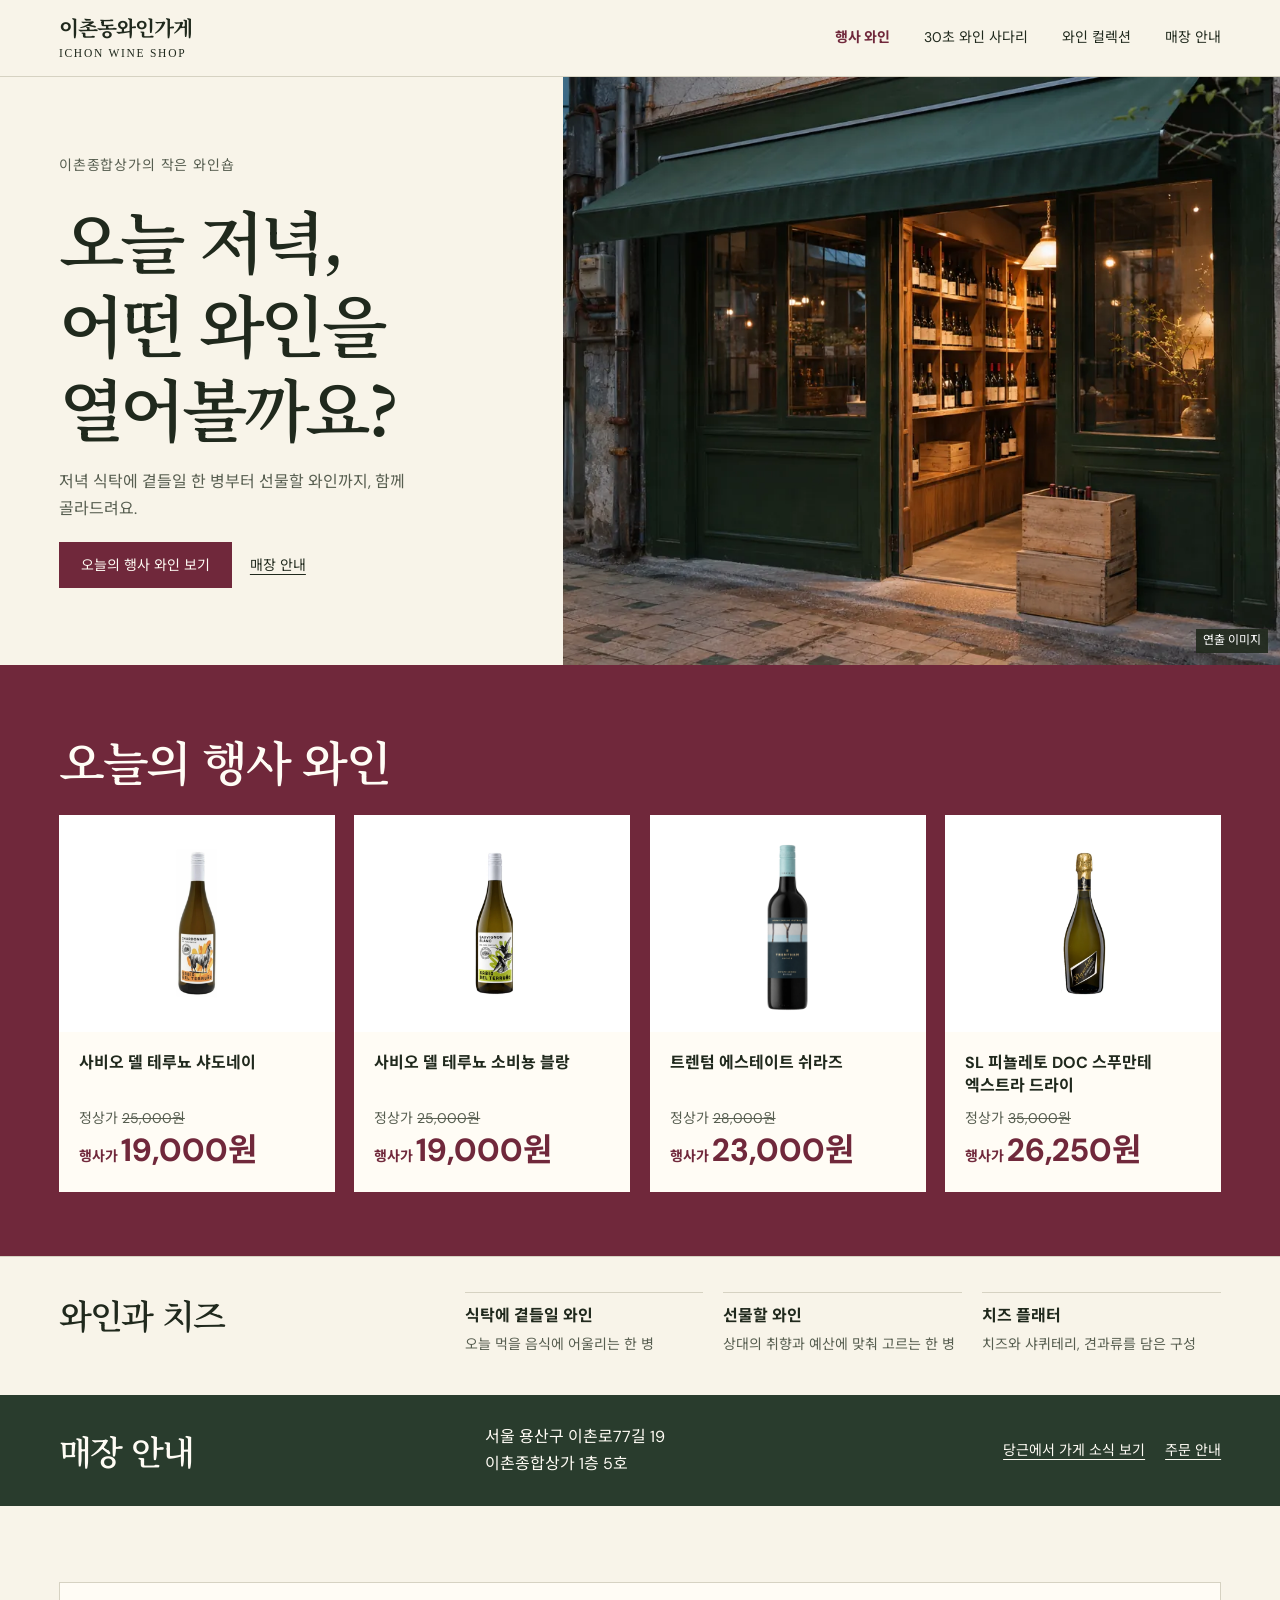
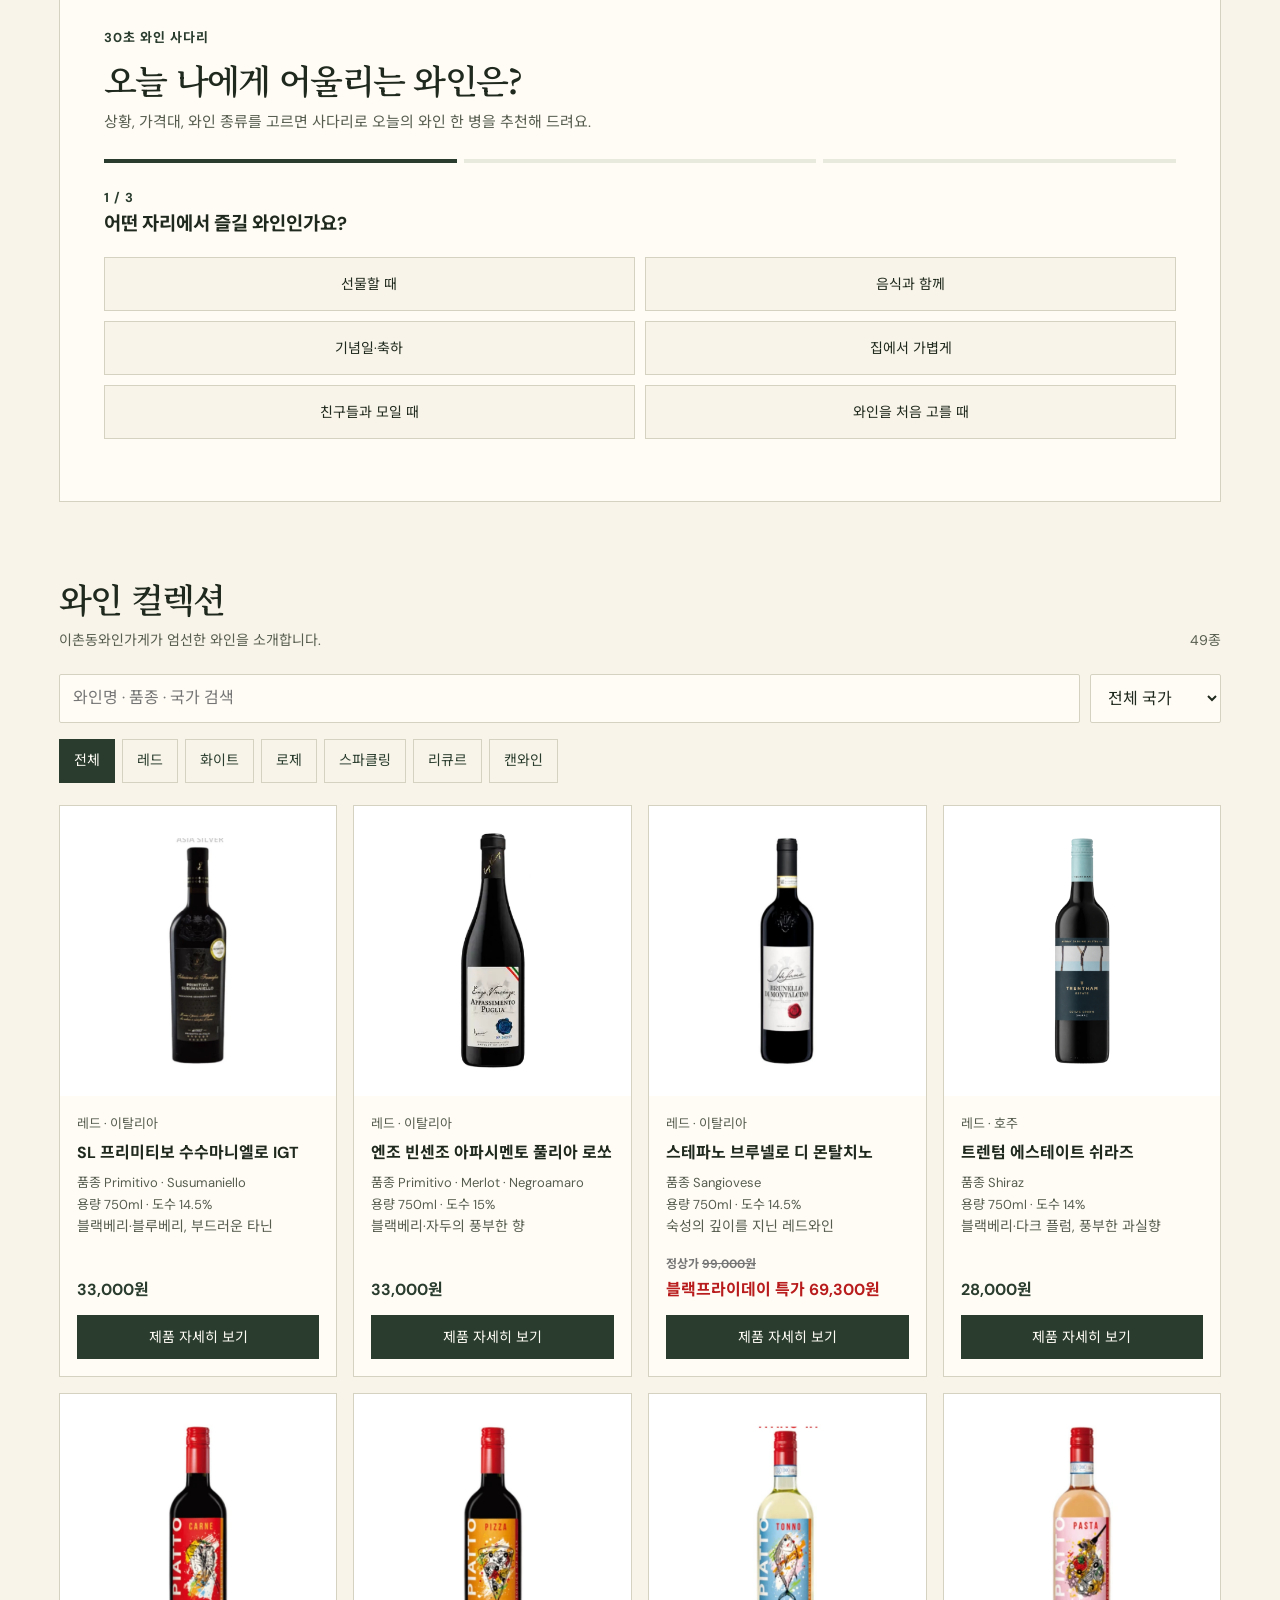
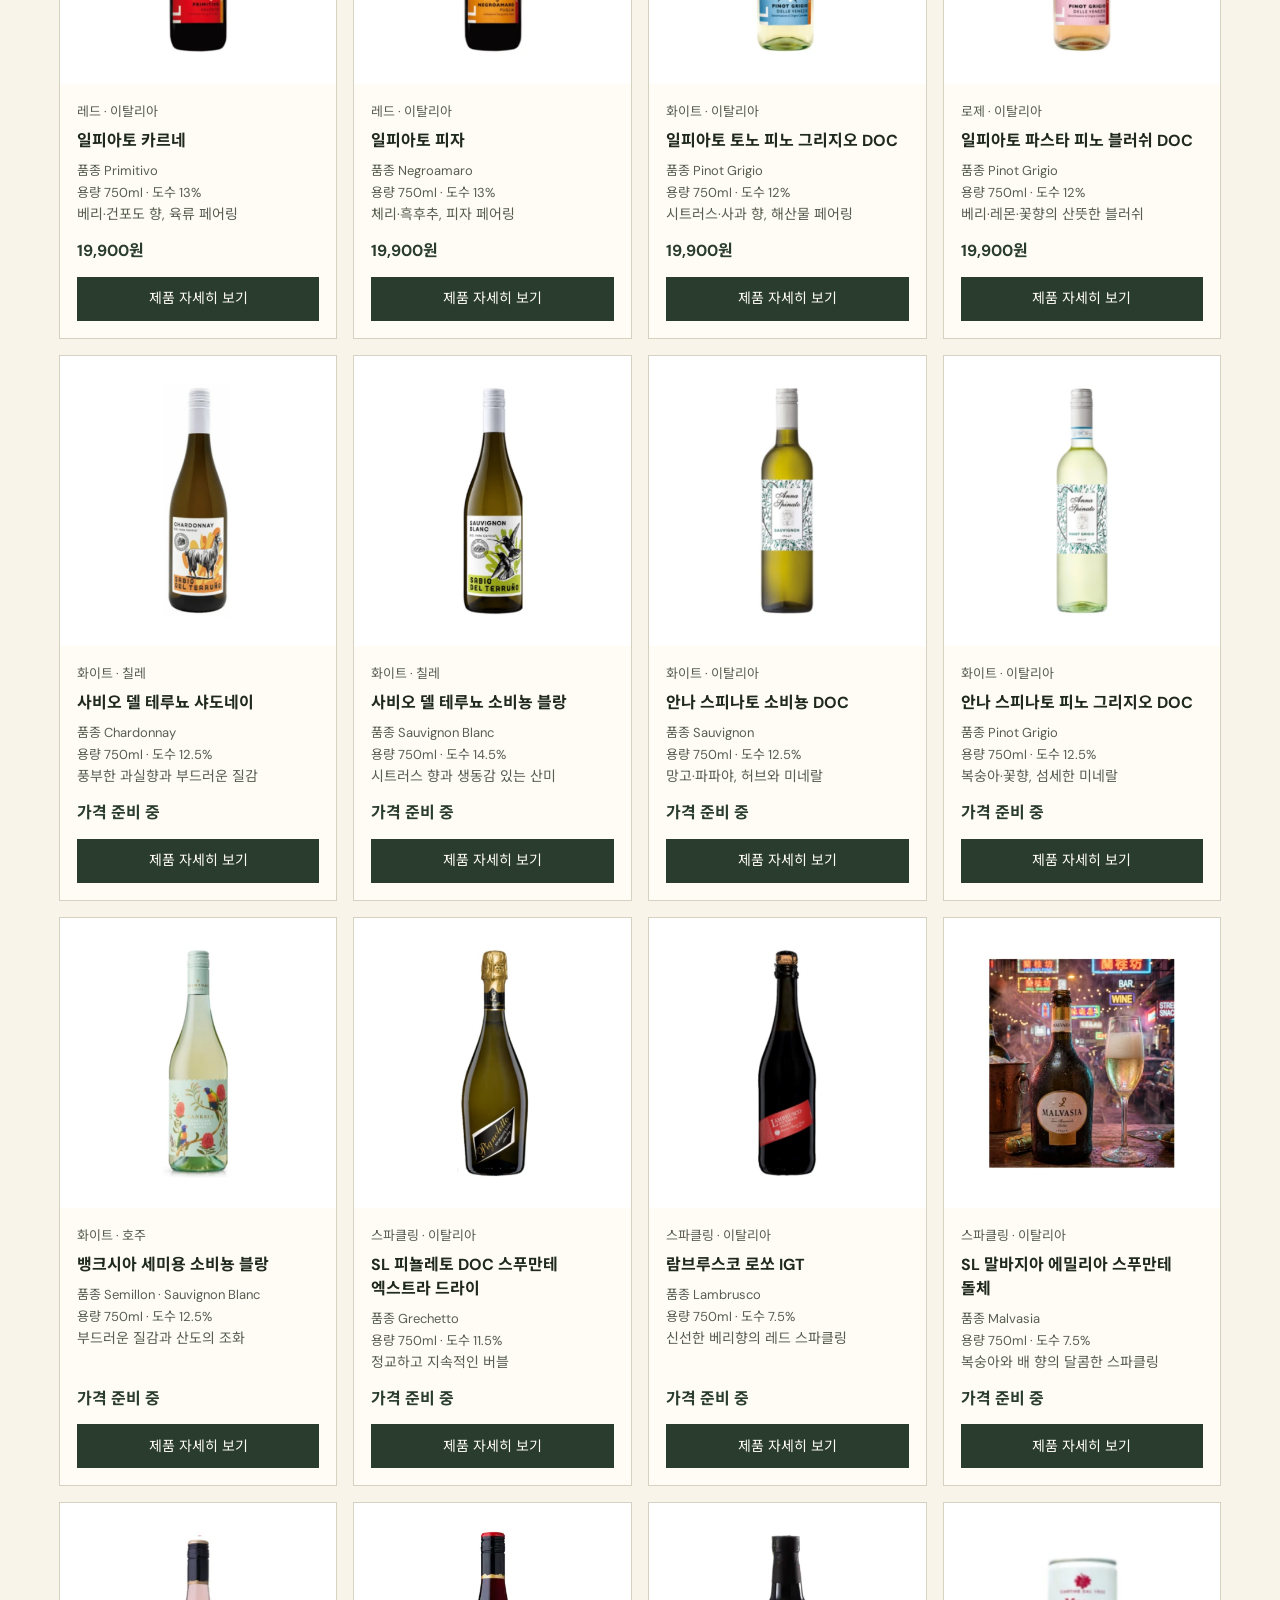
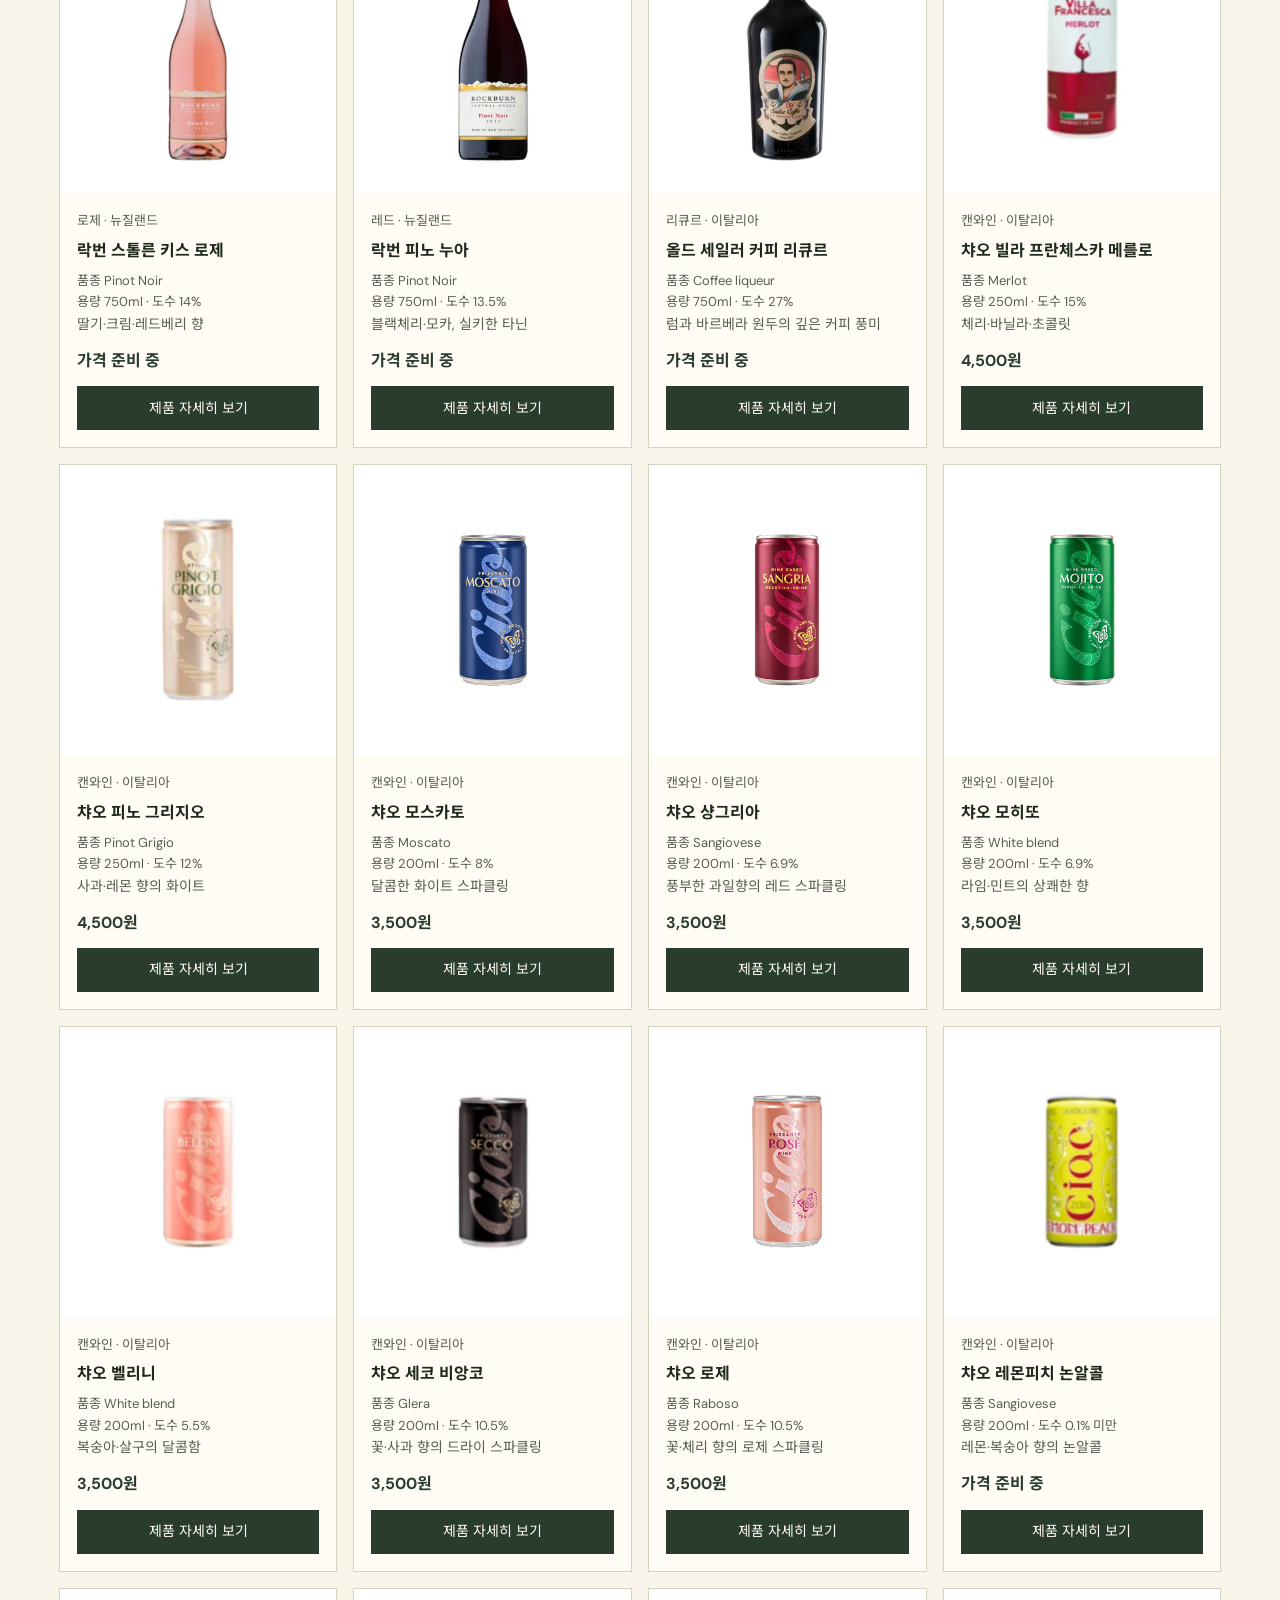
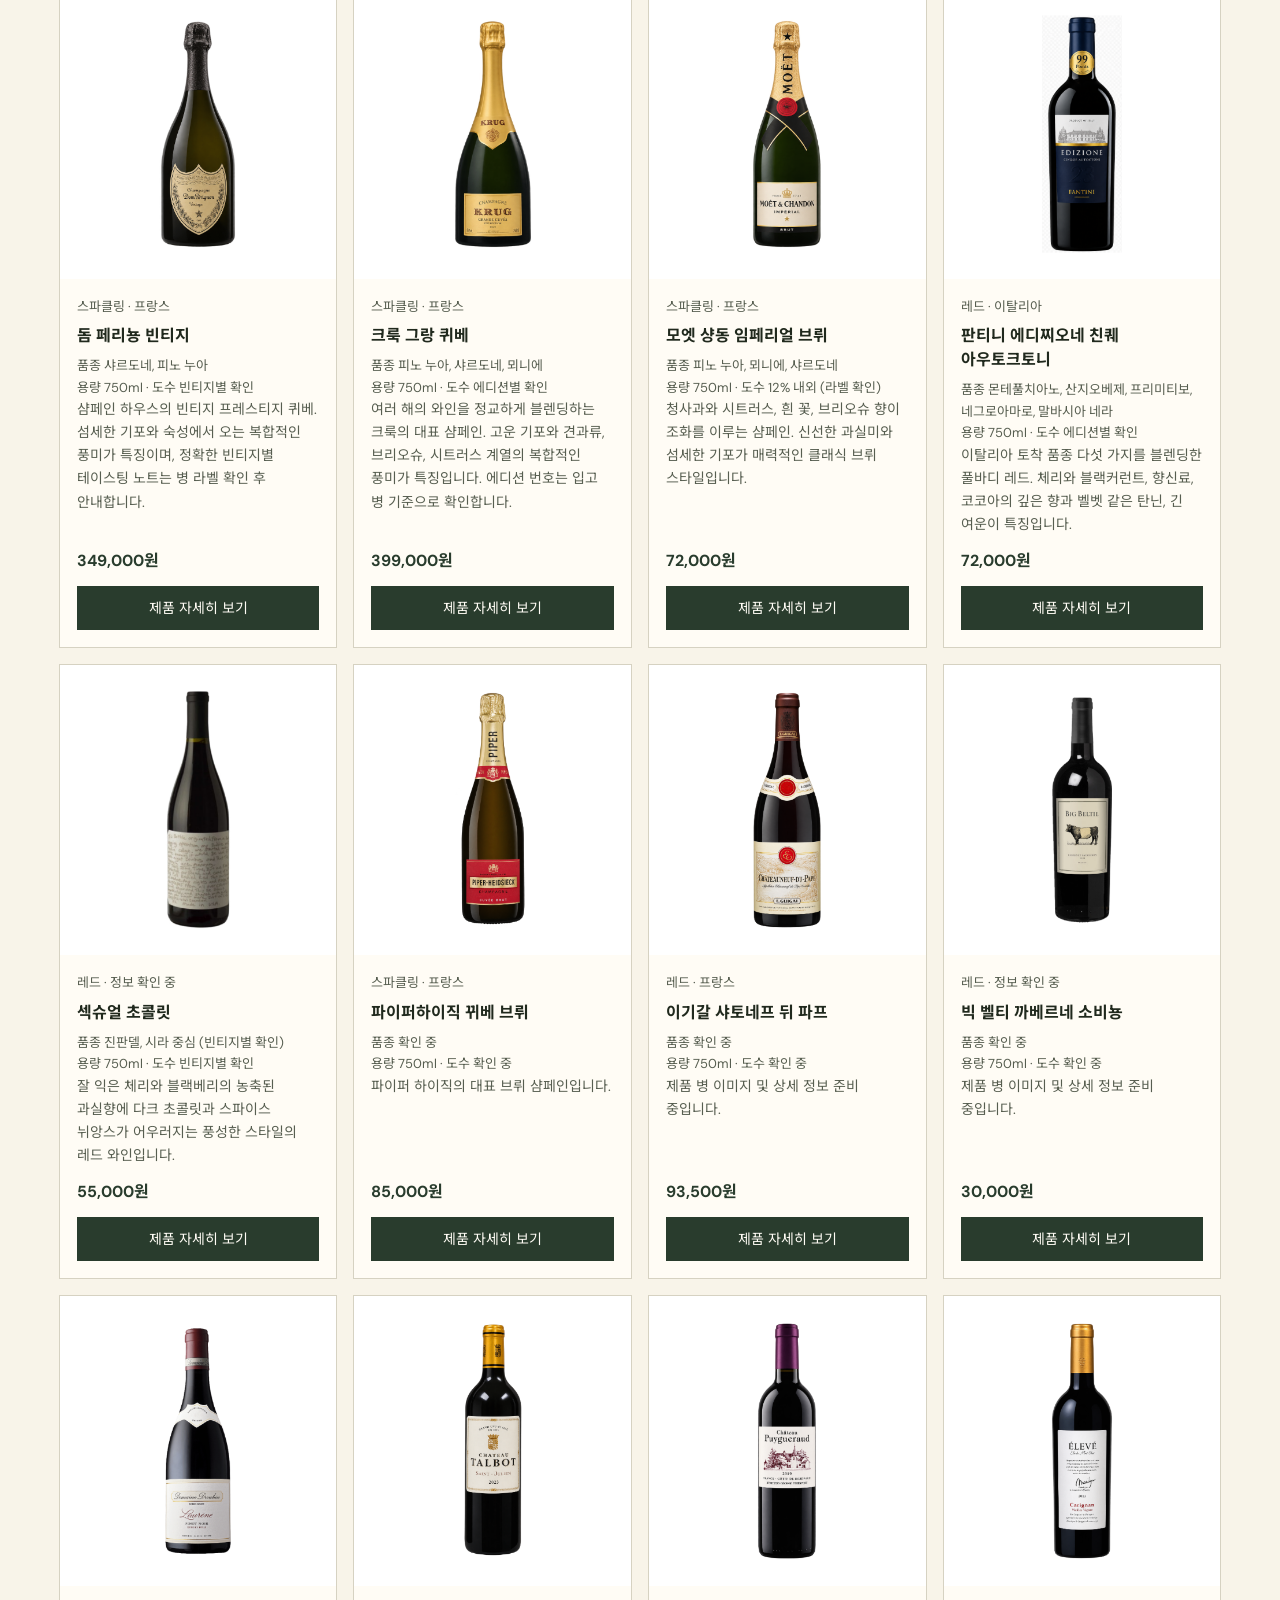
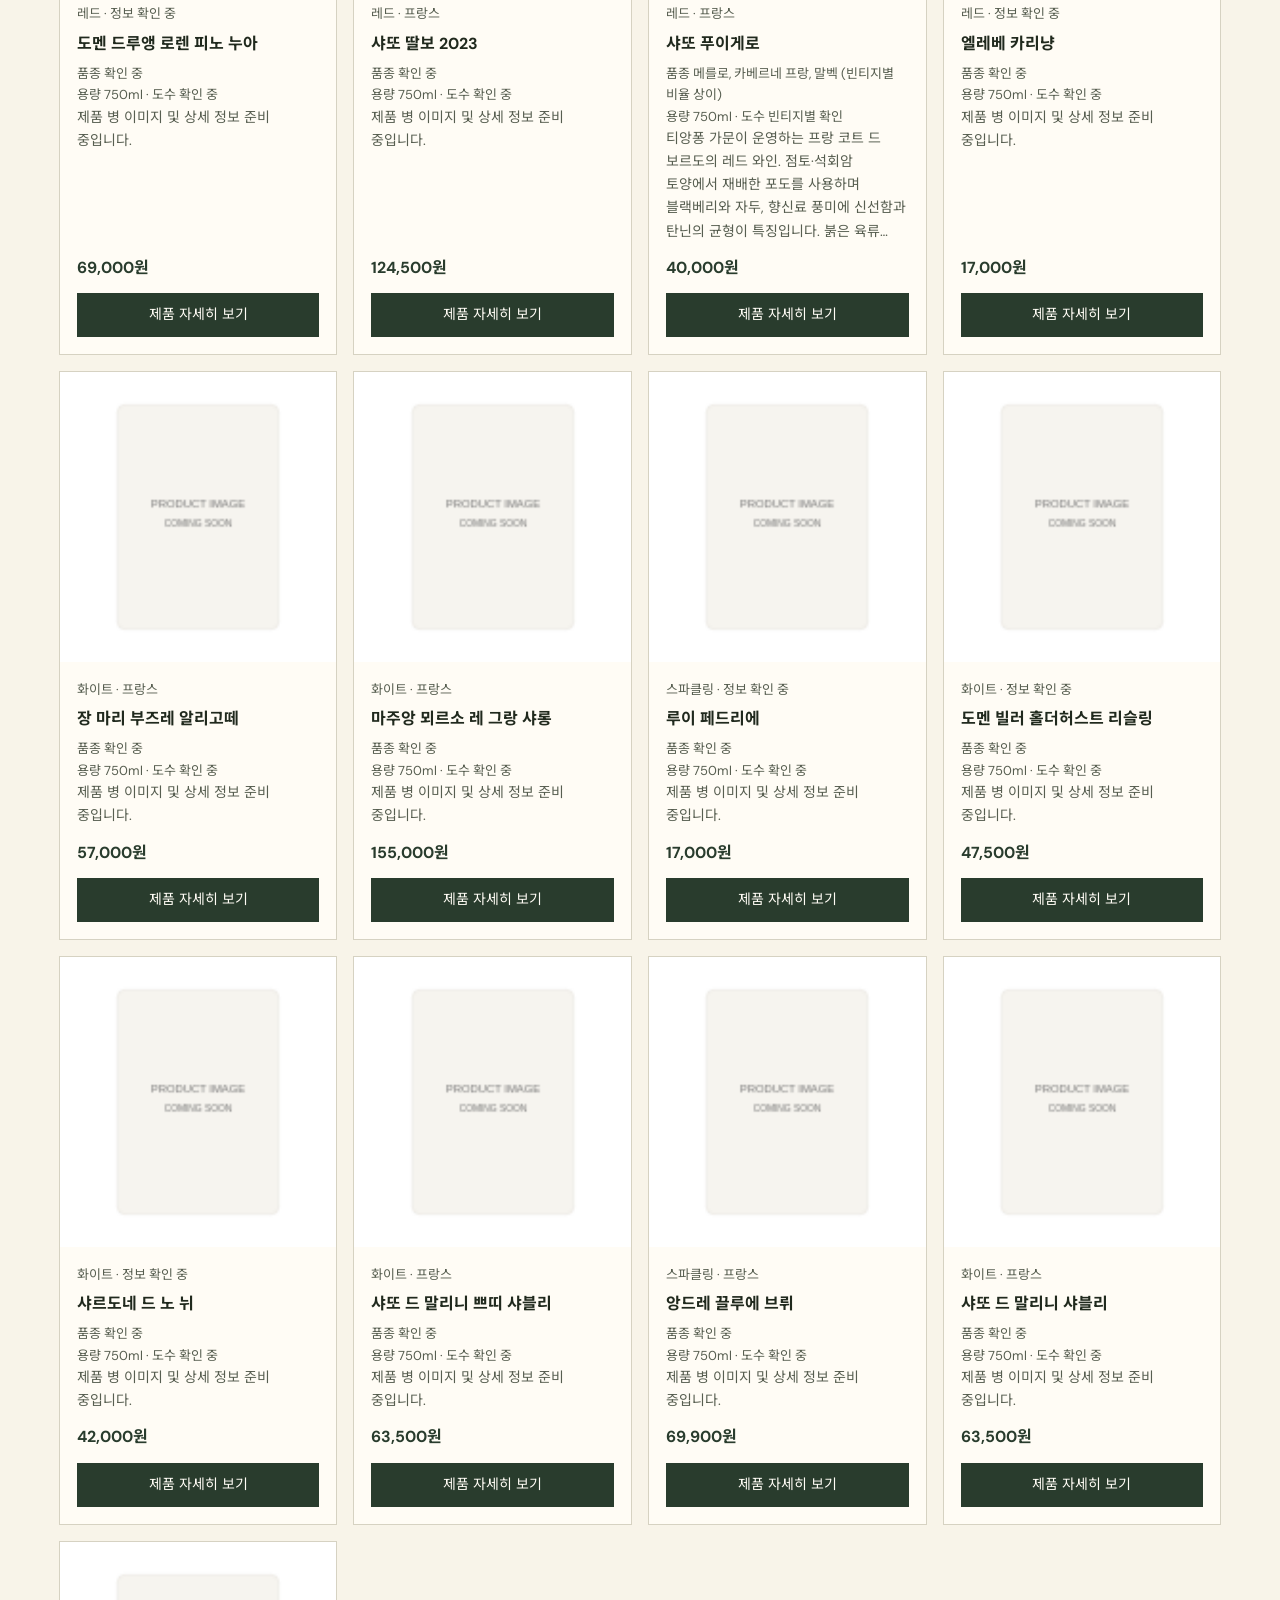
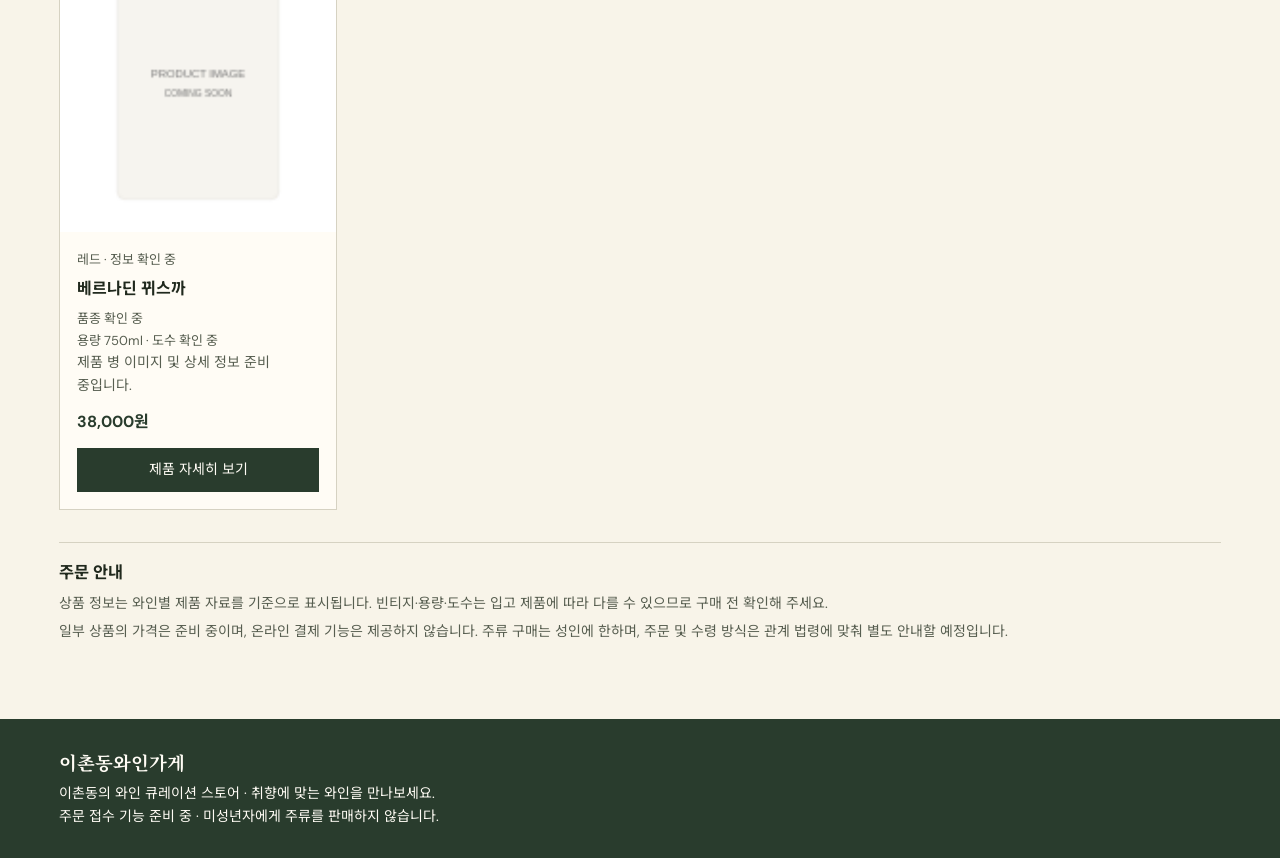
==== commit 9aadb272: "Add featured daily wine offers to Ichon shop homepage" ====
--- a/ichon-wine-shop.html
+++ b/ichon-wine-shop.html
@@ -9,6 +9,7 @@
   <div class="wrap nav">
     <a class="brand" href="ichon-wine-shop.html">이촌동와인가게<small lang="en">ICHON WINE SHOP</small></a>
     <nav class="navlinks" aria-label="가게 메뉴">
+      <a class="nav-offers" href="#today-offers">행사 와인</a>
       <a href="#wine-quiz">30초 와인 사다리</a>
       <a href="#collection">와인 컬렉션</a>
       <a href="#visit">매장 안내</a>
@@ -22,12 +23,54 @@
         <p class="eyebrow">이촌종합상가의 작은 와인숍</p>
         <h1 id="shop-title">오늘 저녁,<br>어떤 와인을<br>열어볼까요?</h1>
         <p>저녁 식탁에 곁들일 한 병부터 선물할 와인까지, 함께 골라드려요.</p>
-        <a class="hero-action" href="#visit">매장 안내</a>
+        <div class="hero-actions">
+          <a class="hero-action" href="#today-offers">오늘의 행사 와인 보기</a>
+          <a class="hero-visit" href="#visit">매장 안내</a>
+        </div>
       </div>
       <figure class="hero-photo">
         <img src="images/ichon/shopfront-concept.webp" alt="짙은 초록색 와인숍 외관과 따뜻한 조명의 와인 선반" width="1200" height="800" fetchpriority="high">
         <figcaption>연출 이미지</figcaption>
       </figure>
+    </div>
+  </section>
+  <section class="today-offers" id="today-offers" aria-labelledby="offers-title">
+    <div class="wrap">
+      <h2 id="offers-title">오늘의 행사 와인</h2>
+      <ul class="offer-grid">
+        <li class="offer-card">
+          <img src="images/product-07.webp" alt="" width="520" height="660" decoding="async">
+          <div class="offer-info">
+            <h3>사비오 델 테루뇨 샤도네이</h3>
+            <p class="offer-original">정상가 <s>25,000원</s></p>
+            <p class="offer-price">행사가 <strong>19,000원</strong></p>
+          </div>
+        </li>
+        <li class="offer-card">
+          <img src="images/product-08.webp" alt="" width="520" height="660" decoding="async">
+          <div class="offer-info">
+            <h3>사비오 델 테루뇨 소비뇽 블랑</h3>
+            <p class="offer-original">정상가 <s>25,000원</s></p>
+            <p class="offer-price">행사가 <strong>19,000원</strong></p>
+          </div>
+        </li>
+        <li class="offer-card">
+          <img src="images/trentham-shiraz-cutout.webp" alt="" width="880" height="1787" decoding="async">
+          <div class="offer-info">
+            <h3>트렌텀 에스테이트 쉬라즈</h3>
+            <p class="offer-original">정상가 <s>28,000원</s></p>
+            <p class="offer-price">행사가 <strong>23,000원</strong></p>
+          </div>
+        </li>
+        <li class="offer-card">
+          <img src="images/product-13.webp" alt="" width="520" height="660" decoding="async">
+          <div class="offer-info">
+            <h3>SL 피뇰레토 DOC 스푸만테 엑스트라 드라이</h3>
+            <p class="offer-original">정상가 <s>35,000원</s></p>
+            <p class="offer-price">행사가 <strong>26,250원</strong></p>
+          </div>
+        </li>
+      </ul>
     </div>
   </section>
   <section class="shop-shelf" aria-labelledby="shelf-title">
--- a/ichon-wine-shop.css
+++ b/ichon-wine-shop.css
@@ -6,6 +6,7 @@
   --accent: #293c2d;
   --line: #d6d2c2;
   --highlight: #e7eadc;
+  --offer-accent: #70283b;
   --ladder-rung: #78836b;
   --heading: 'Noto Serif KR', 'Batang', serif;
   --gutter: clamp(20px, 4.6vw, 68px);
@@ -72,6 +73,7 @@
   min-height: 44px;
   font-size: .875rem;
 }
+.navlinks .nav-offers { color: var(--offer-accent); font-weight: 700; }
 .navlinks a:hover, .shop-visit a:hover {
   text-decoration: underline;
   text-underline-offset: 4px;
@@ -98,15 +100,19 @@
 }
 .hero-copy p { max-width: 23rem; color: var(--muted); }
 .hero-copy .eyebrow { font-size: .875rem; letter-spacing: .06em; }
+.hero-actions { display: flex; flex-wrap: wrap; align-items: center; gap: 8px 18px; }
+.hero-action, .hero-visit {
+  display: inline-flex;
+  align-items: center;
+  min-height: 46px;
+  font-size: .875rem;
+}
 .hero-action {
-  display: inline-flex;
-  align-items: center;
-  min-height: 46px;
   padding: 8px 22px;
-  background: var(--accent);
+  background: var(--offer-accent);
   color: var(--paper);
-  font-size: .875rem;
-}
+}
+.hero-visit { text-decoration: underline; text-underline-offset: 4px; }
 .hero-action:hover { text-decoration: underline; text-underline-offset: 4px; }
 .hero-action:focus-visible { outline-color: var(--ink); }
 .hero-photo { position: relative; min-height: 440px; background: var(--accent); }
@@ -127,6 +133,59 @@
   font-size: .75rem;
 }
 
+.today-offers {
+  padding-block: clamp(30px, 5vw, 64px);
+  background: var(--offer-accent);
+  color: var(--paper);
+}
+.today-offers h2 { font-size: clamp(1.8rem, 3.7vw, 3.25rem); }
+.offer-grid {
+  display: grid;
+  grid-template-columns: repeat(4, minmax(0, 1fr));
+  gap: clamp(10px, 1.5vw, 22px);
+  margin: 22px 0 0;
+  padding: 0;
+  list-style: none;
+}
+.offer-card {
+  display: flex;
+  flex-direction: column;
+  min-width: 0;
+  background: var(--paper);
+  color: var(--ink);
+}
+.offer-card img {
+  display: block;
+  width: 100%;
+  height: clamp(150px, 17vw, 224px);
+  padding: 12px;
+  background: #fff;
+  object-fit: contain;
+}
+.offer-info {
+  display: flex;
+  flex: 1;
+  flex-direction: column;
+  align-items: flex-start;
+  padding: clamp(10px, 2vw, 20px);
+}
+.offer-info h3 {
+  margin-bottom: auto;
+  padding-bottom: 10px;
+  line-height: 1.4;
+  font-size: 1rem;
+  overflow-wrap: anywhere;
+}
+.offer-original, .offer-price { font-size: .875rem; }
+.offer-original { color: var(--muted); }
+.offer-price { color: var(--offer-accent); font-weight: 700; }
+.offer-price strong {
+  display: inline-block;
+  font-size: clamp(1.25rem, 2.5vw, 2rem);
+  line-height: 1.3;
+  white-space: nowrap;
+}
+
 .shop-shelf { border-top: 1px solid var(--line); }
 .shelf-inner, .visit-inner { display: grid; gap: 18px clamp(22px, 3vw, 48px); }
 .shelf-inner {
@@ -161,7 +220,7 @@
 .visit-inner a:hover { color: var(--highlight); }
 
 .section { padding-block: clamp(36px, 6vw, 76px); }
-#main, #visit, #wine-quiz, #collection, #guide { scroll-margin-top: 88px; }
+#main, #today-offers, #visit, #wine-quiz, #collection, #guide { scroll-margin-top: 88px; }
 .head { display: flex; justify-content: space-between; align-items: end; gap: 16px; }
 .head h2 { margin-bottom: 7px; }
 .sub { font-size: .875rem; color: var(--muted); }
@@ -320,6 +379,7 @@
 }
 @media (max-width: 760px) {
   .hero-photo { min-height: 360px; }
+  .offer-grid { grid-template-columns: repeat(2, minmax(0, 1fr)); }
   .grid { grid-template-columns: repeat(2, minmax(0, 1fr)); gap: 12px; }
   .photo { height: 225px; }
   .info { padding: 12px; }
@@ -334,7 +394,7 @@
   .quizResult img { height: 140px; }
 }
 @media (max-width: 540px) {
-  #main, #visit, #wine-quiz, #collection, #guide { scroll-margin-top: 122px; }
+  #main, #today-offers, #visit, #wine-quiz, #collection, #guide { scroll-margin-top: 122px; }
 }
 @media (max-width: 420px) {
   .navlinks { gap: 0 12px; }
@@ -344,6 +404,8 @@
   .visit-links { grid-column: auto; }
 }
 @media (max-width: 360px) {
+  .navlinks { column-gap: 6px; }
+  #main, #today-offers, #visit, #wine-quiz, #collection, #guide { scroll-margin-top: 172px; }
   .grid { grid-template-columns: 1fr; }
   .photo { height: 265px; }
 }
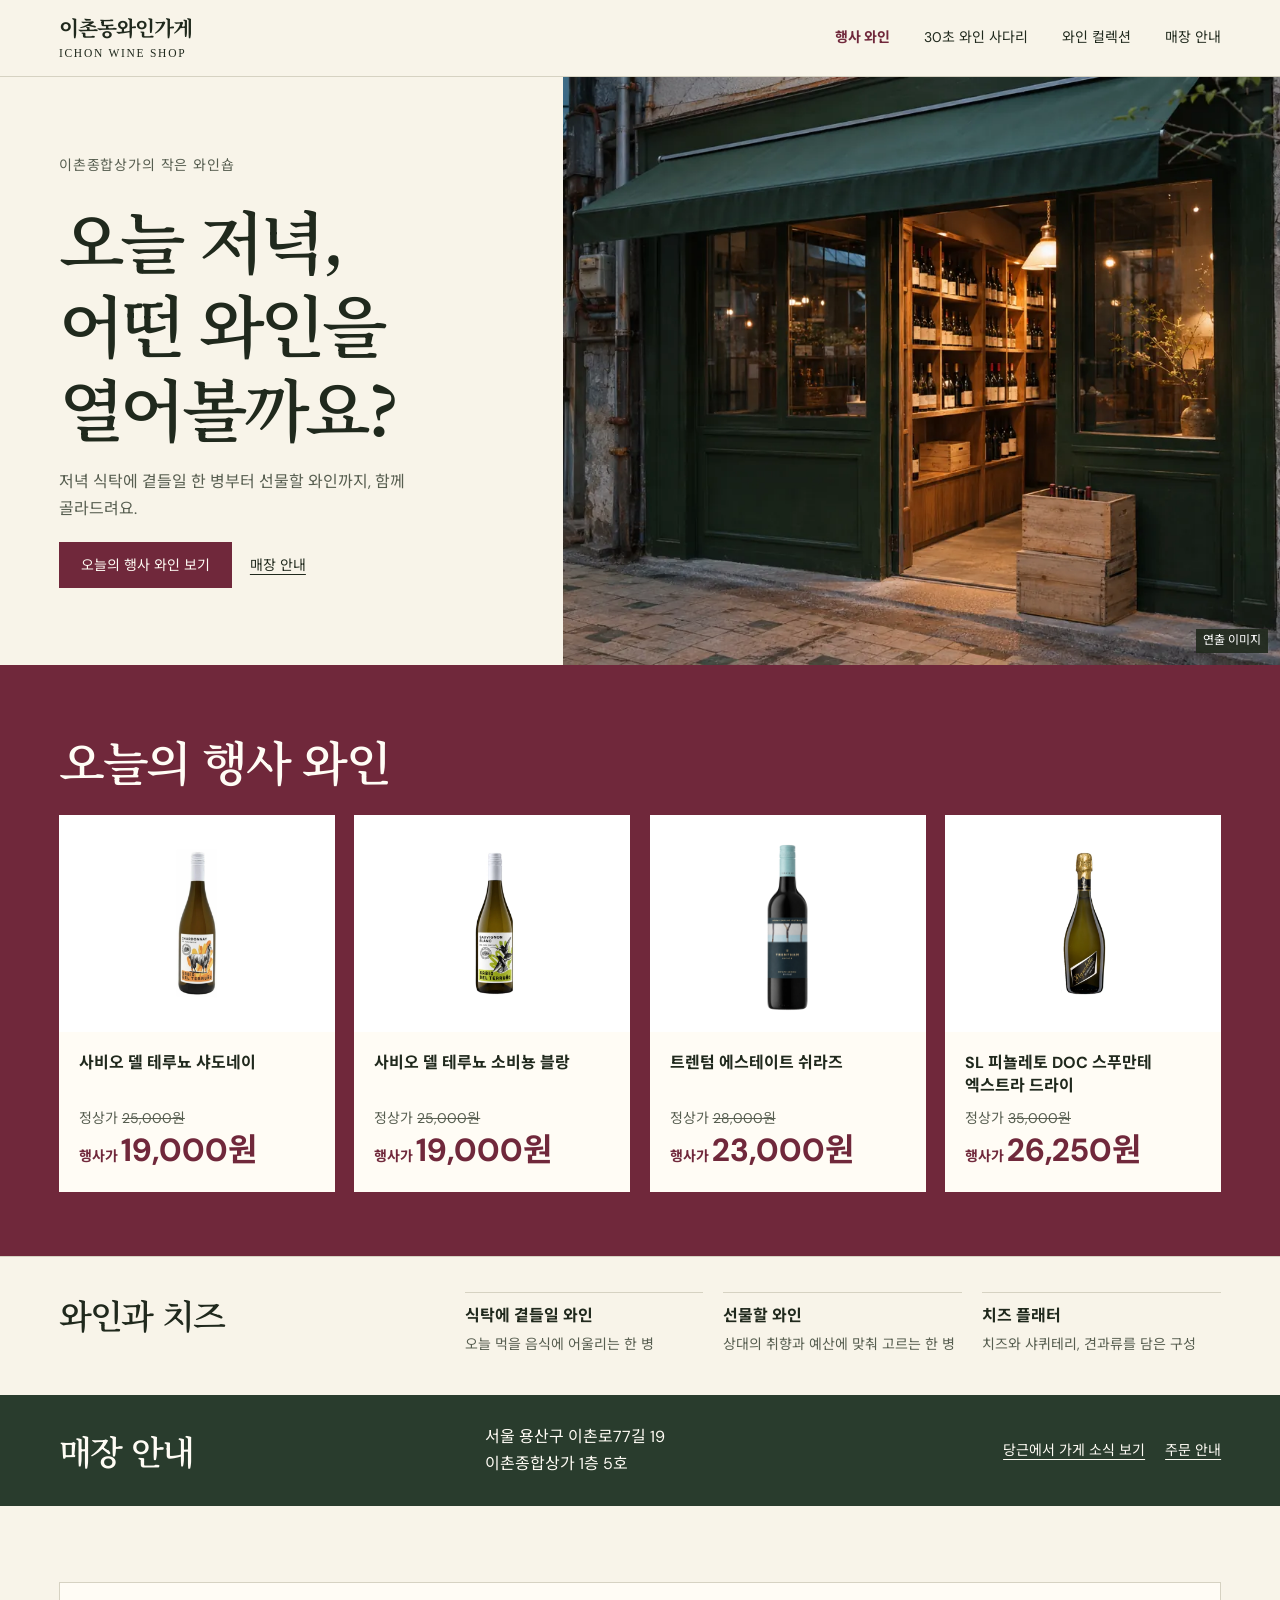
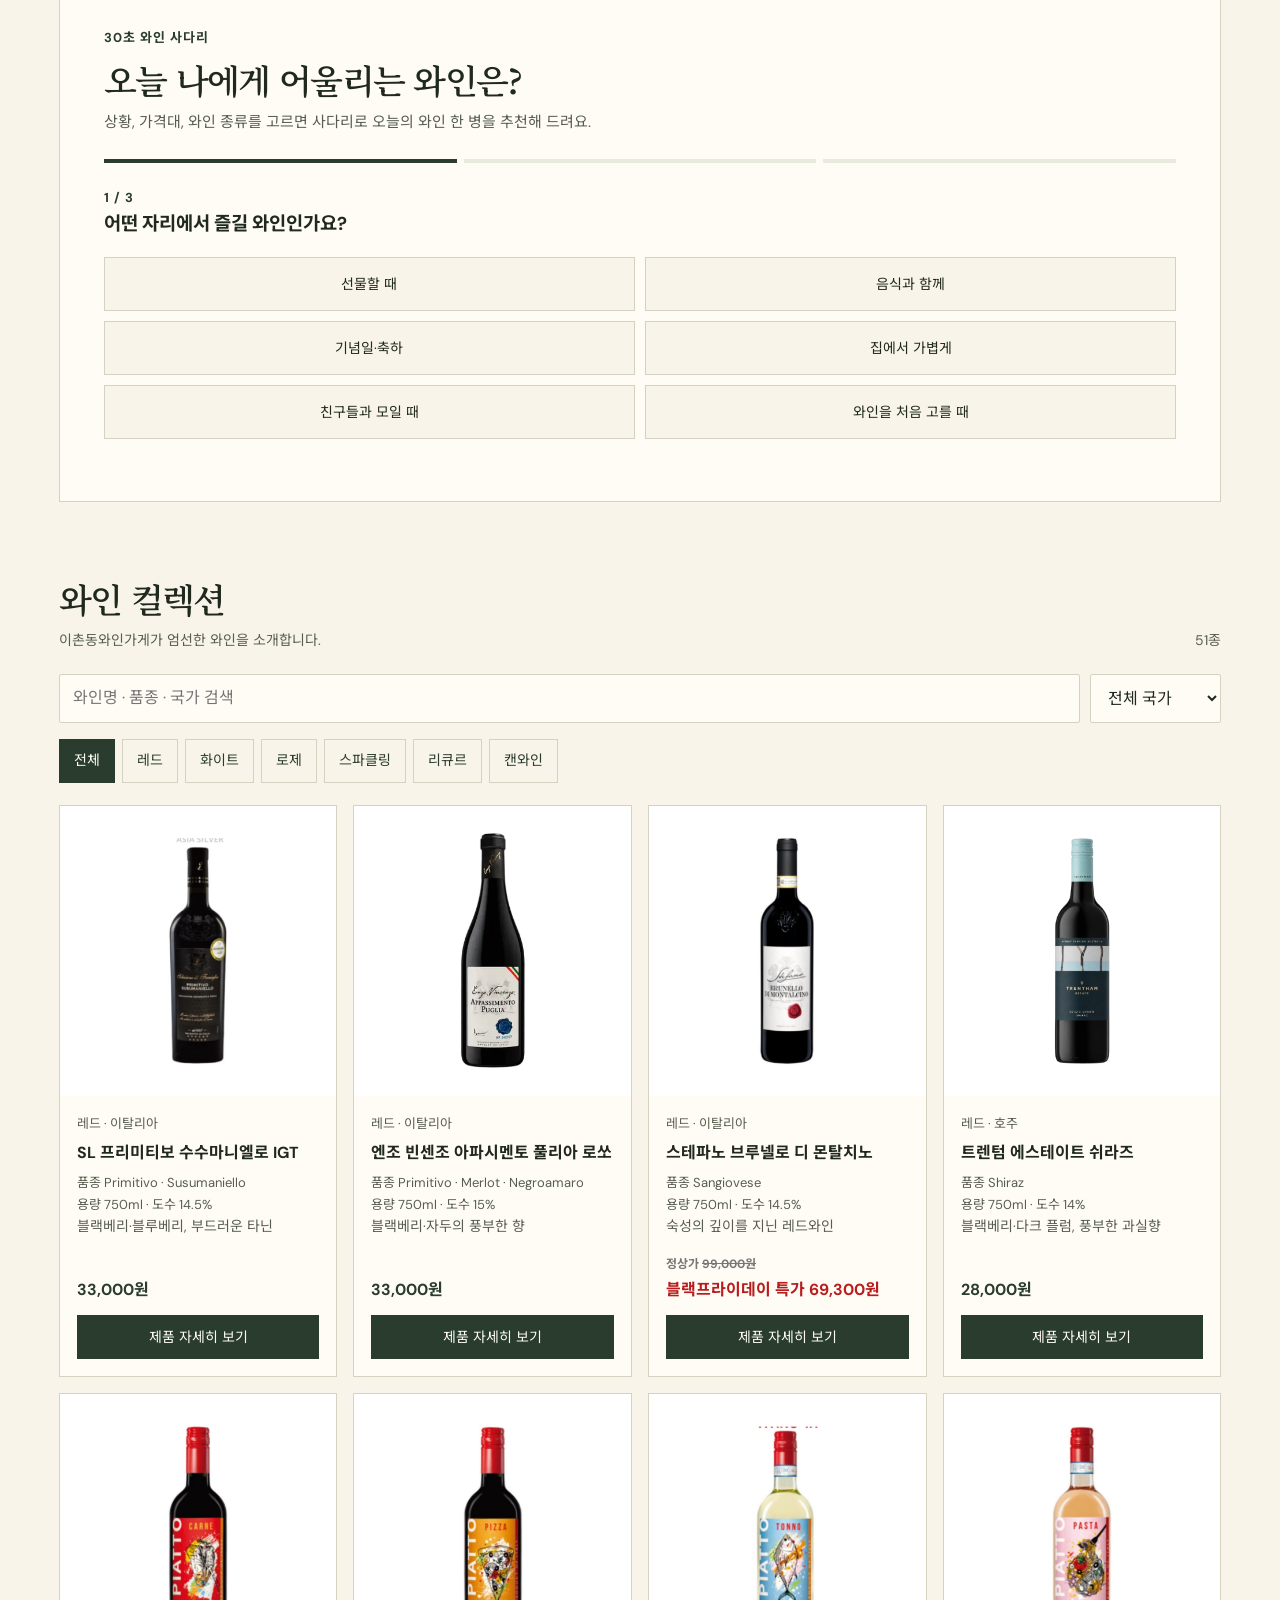
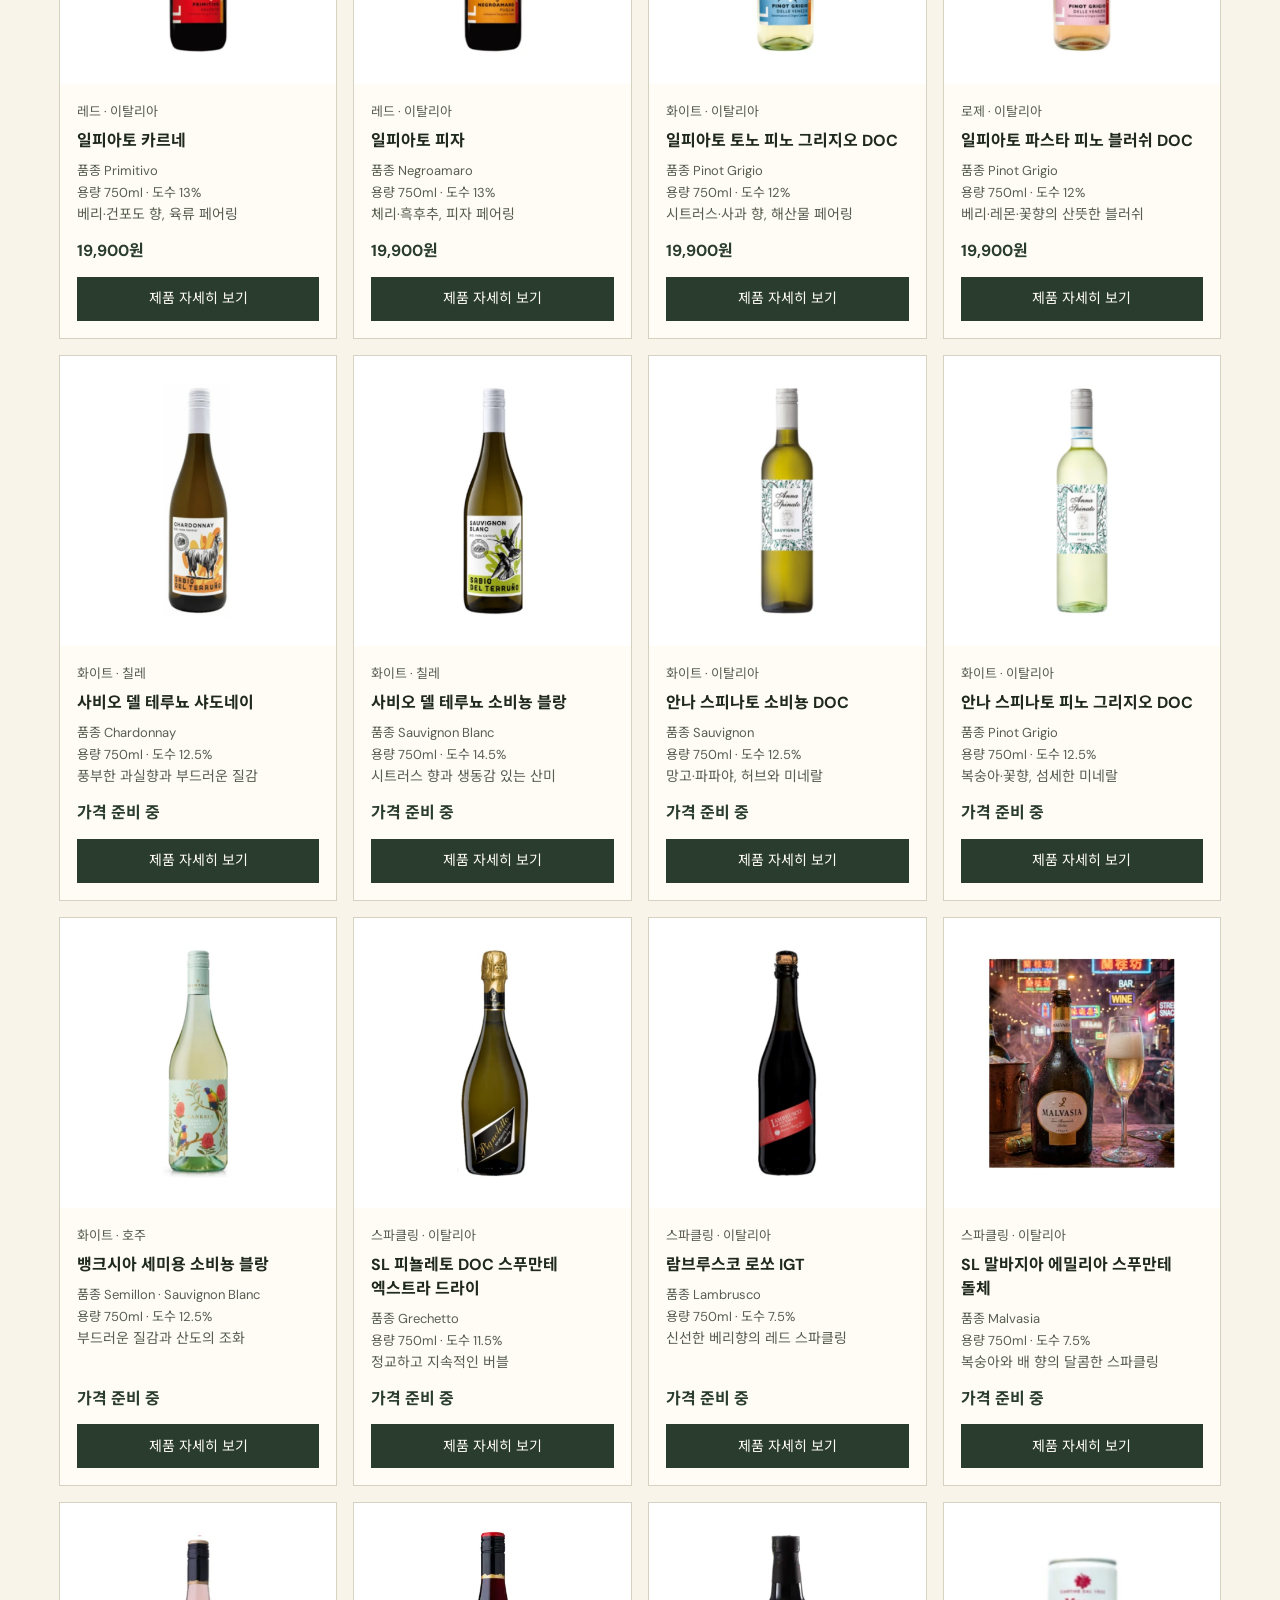
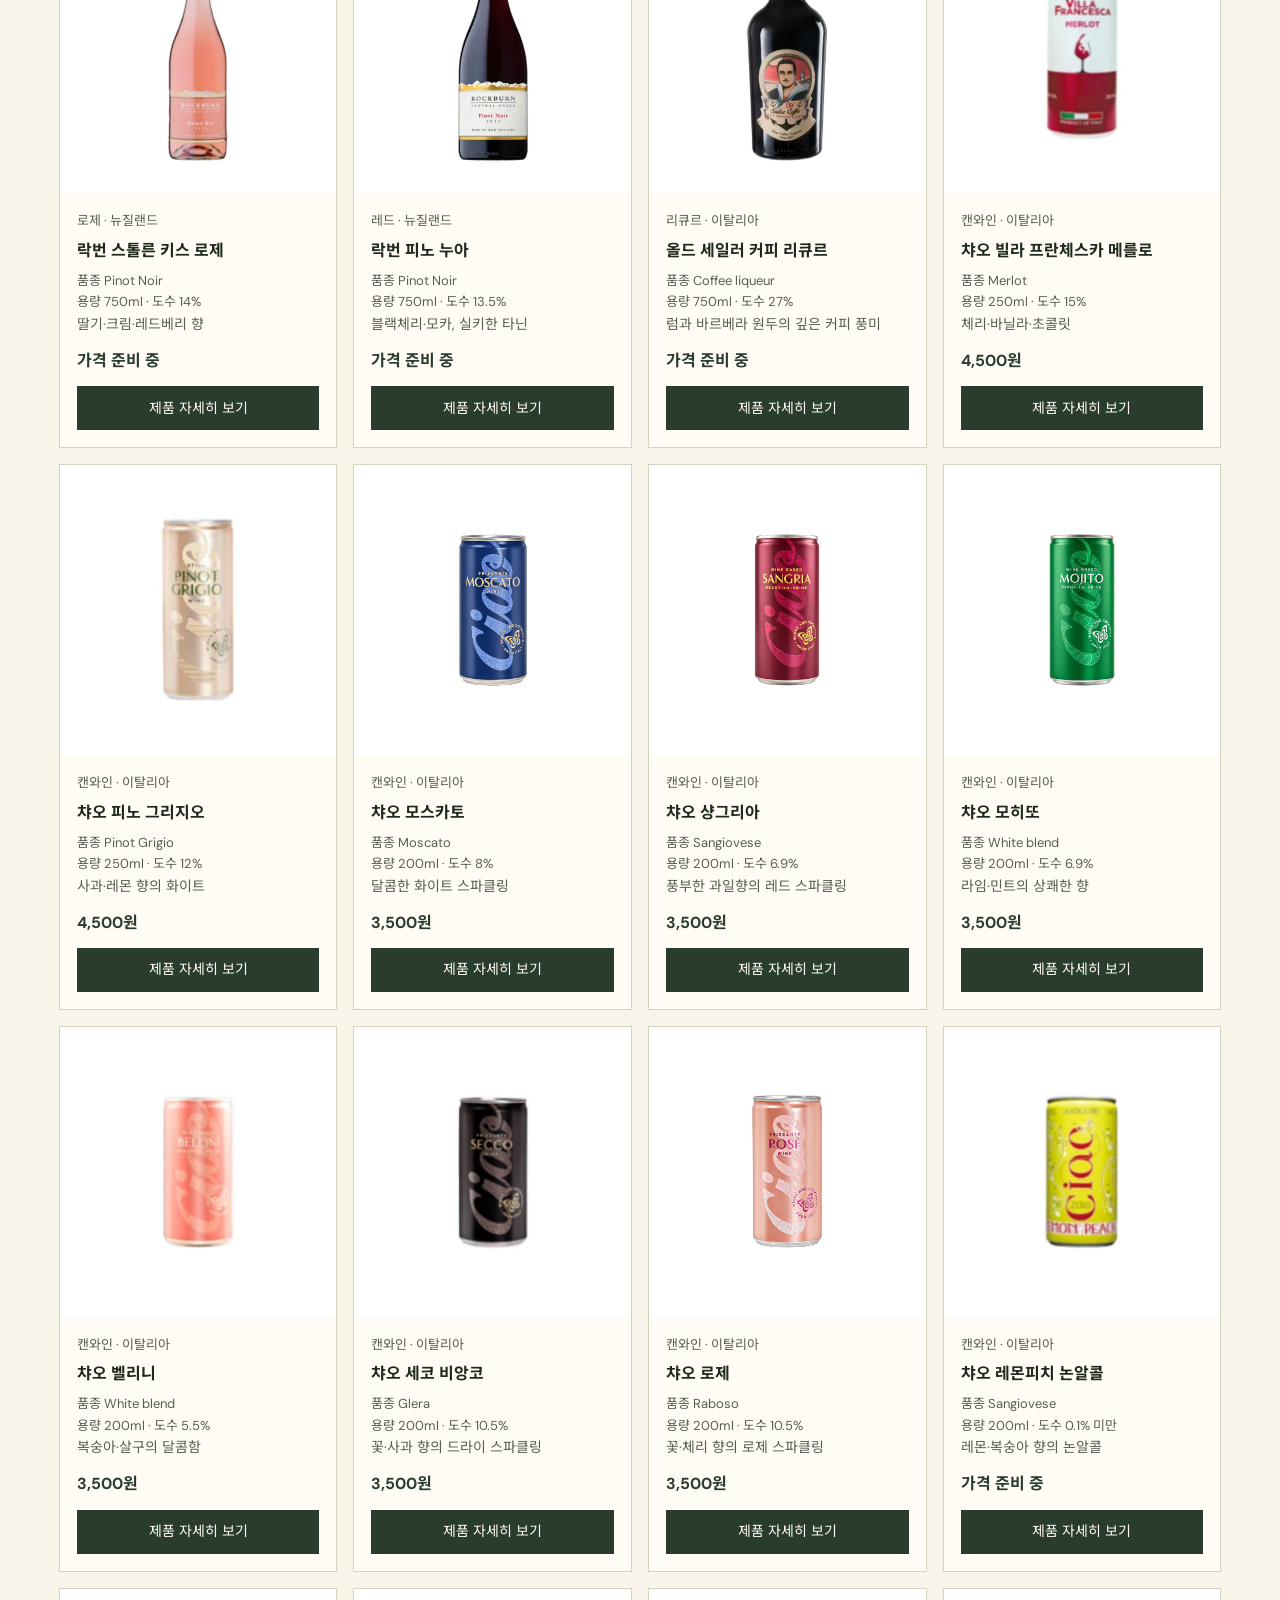
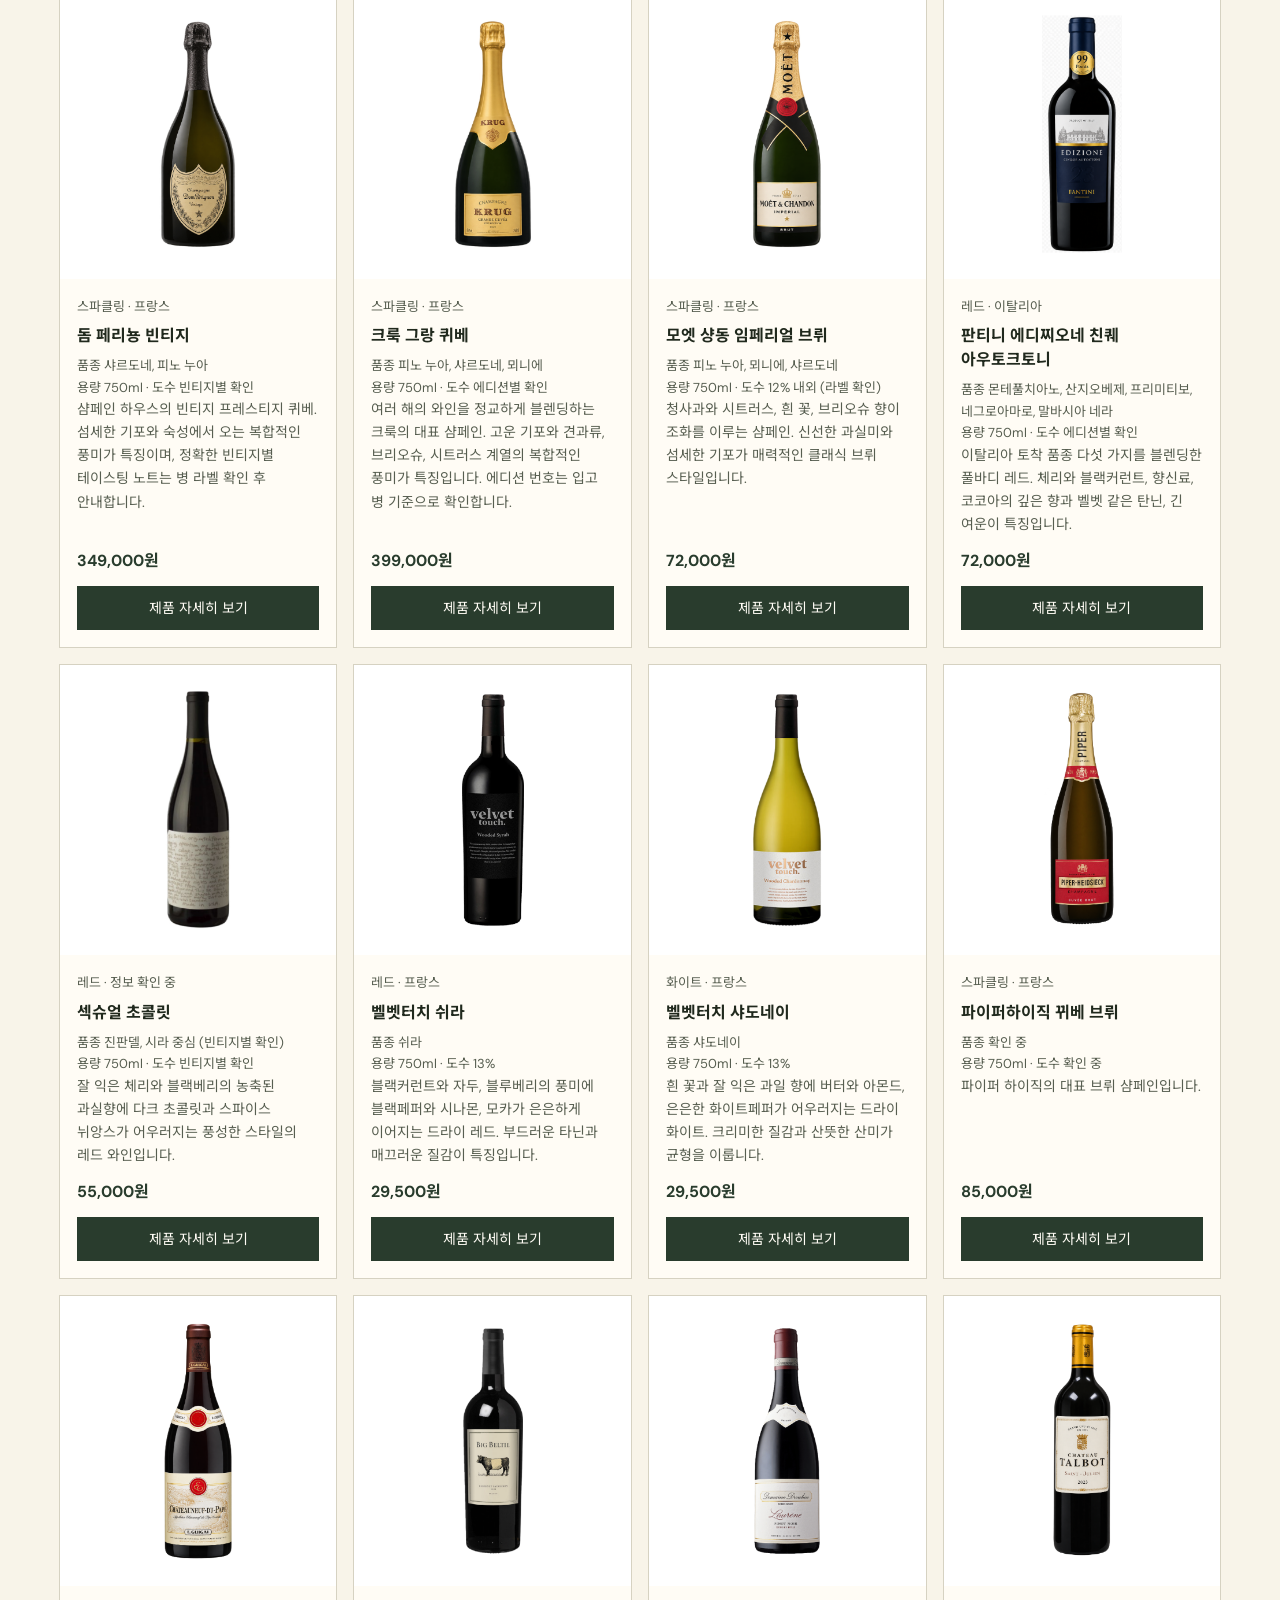
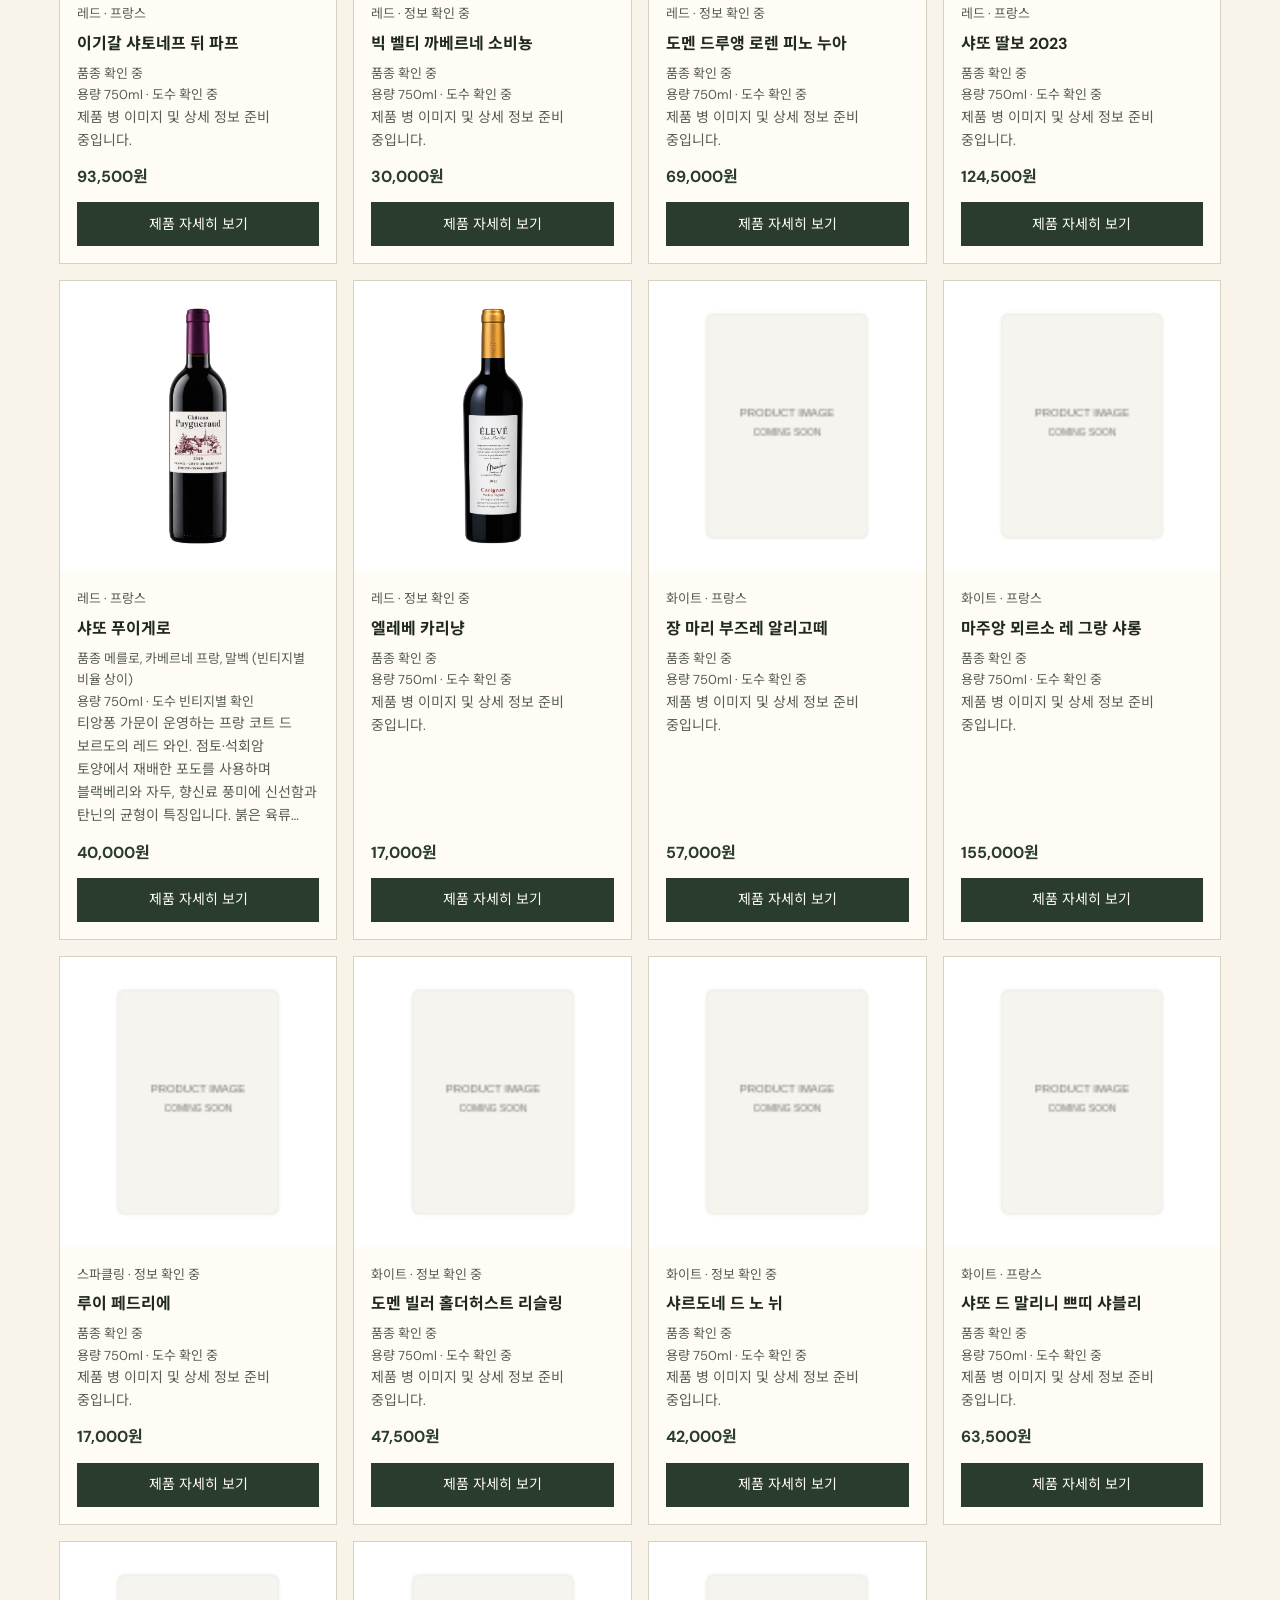
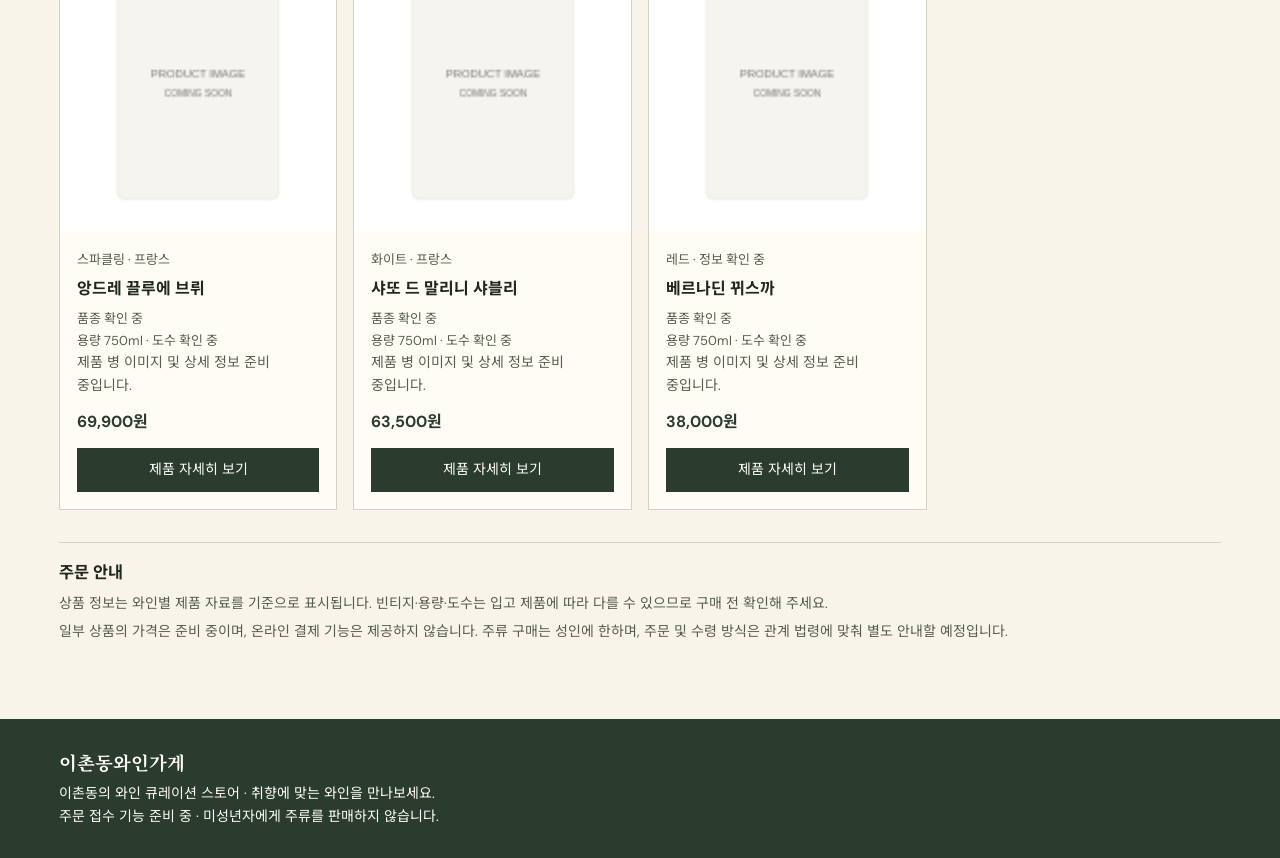
==== commit 8c5c8b30: "Add Velvet Touch wines to the Ichon collection" ====
--- a/ichon-wine-shop.html
+++ b/ichon-wine-shop.html
@@ -165,7 +165,10 @@
 }
 
 const additionalProducts=[{"name":"돔 페리뇽 빈티지","brand":"Dom Pérignon","category":"sparkling","region":"France · Champagne","grape":"샤르도네, 피노 누아","abv":"빈티지별 확인","image":"images/ichon/dom_perignon.png","desc":"샴페인 하우스의 빈티지 프레스티지 퀴베. 섬세한 기포와 숙성에서 오는 복합적인 풍미가 특징이며, 정확한 빈티지별 테이스팅 노트는 병 라벨 확인 후 안내합니다."},{"name":"크룩 그랑 퀴베","brand":"Krug","category":"sparkling","region":"France · Champagne","grape":"피노 누아, 샤르도네, 뫼니에","abv":"에디션별 확인","image":"images/ichon/krug.png","desc":"여러 해의 와인을 정교하게 블렌딩하는 크룩의 대표 샴페인. 고운 기포와 견과류, 브리오슈, 시트러스 계열의 복합적인 풍미가 특징입니다. 에디션 번호는 입고 병 기준으로 확인합니다."},{"name":"모엣 샹동 임페리얼 브뤼","brand":"Moët & Chandon","category":"sparkling","region":"France · Champagne","grape":"피노 누아, 뫼니에, 샤르도네","abv":"12% 내외 (라벨 확인)","image":"images/ichon/moet_chandon.png","desc":"청사과와 시트러스, 흰 꽃, 브리오슈 향이 조화를 이루는 샴페인. 신선한 과실미와 섬세한 기포가 매력적인 클래식 브뤼 스타일입니다."},{"name":"판티니 에디찌오네 친퀘 아우토크토니","brand":"Fantini","category":"red","region":"Italy · Abruzzo · Puglia","grape":"몬테풀치아노, 산지오베제, 프리미티보, 네그로아마로, 말바시아 네라","abv":"에디션별 확인","image":"images/ichon/이탈리아 에디지오네 와인 병-1.png","desc":"이탈리아 토착 품종 다섯 가지를 블렌딩한 풀바디 레드. 체리와 블랙커런트, 향신료, 코코아의 깊은 향과 벨벳 같은 탄닌, 긴 여운이 특징입니다."},{"name":"섹슈얼 초콜릿","brand":"SLO Down Wines","category":"red","region":"USA · California","grape":"진판델, 시라 중심 (빈티지별 확인)","abv":"빈티지별 확인","image":"images/ichon/sexual_chocolate_cutout.png","desc":"잘 익은 체리와 블랙베리의 농축된 과실향에 다크 초콜릿과 스파이스 뉘앙스가 어우러지는 풍성한 스타일의 레드 와인입니다."}];
-const inventoryProducts=[{"name":"파이퍼하이직 뀌베 브뤼","brand":"Piper-Heidsieck","category":"sparkling","region":"France · Champagne","grape":"","abv":"","image":"images/ichon/파이퍼하이직 뀌베 브뤼 샴페인 병.png","desc":"파이퍼 하이직의 대표 브뤼 샴페인입니다.","retailPrice":85000},{"name":"이기갈 샤토네프 뒤 파프","brand":"E. Guigal","category":"red","region":"France · Rhône","grape":"","abv":"","image":"images/ichon/에 귀갈 샤토뇌프 뒤 파프 와인병.png","desc":"제품 병 이미지 및 상세 정보 준비 중입니다.","retailPrice":93500},{"name":"빅 벨티 까베르네 소비뇽","brand":"","category":"red","region":"","grape":"","abv":"","image":"images/ichon/big-beltie-cabernet-sauvignon.png","desc":"제품 병 이미지 및 상세 정보 준비 중입니다.","retailPrice":30000},{"name":"도멘 드루앵 로렌 피노 누아","brand":"","category":"red","region":"","grape":"","abv":"","image":"images/ichon/domaine-drouhin-laurene-pinot-noir.png","desc":"제품 병 이미지 및 상세 정보 준비 중입니다.","retailPrice":69000},{"name":"샤또 딸보 2023","brand":"","category":"red","region":"France · Bordeaux","grape":"","abv":"","image":"images/ichon/클래식 샤토 탈보 2023 와인병.png","desc":"제품 병 이미지 및 상세 정보 준비 중입니다.","retailPrice":124500},{"name":"샤또 푸이게로","brand":"Château Puygueraud","category":"red","region":"France · Bordeaux · Francs Côtes de Bordeaux","grape":"메를로, 카베르네 프랑, 말벡 (빈티지별 비율 상이)","abv":"빈티지별 확인","image":"images/ichon/샤토 퓌게로 보르도 와인병.png","desc":"티앙퐁 가문이 운영하는 프랑 코트 드 보르도의 레드 와인. 점토·석회암 토양에서 재배한 포도를 사용하며 블랙베리와 자두, 향신료 풍미에 신선함과 탄닌의 균형이 특징입니다. 붉은 육류와 숙성 치즈에 잘 어울립니다. 빈티지별 블렌딩과 도수는 병 라벨을 확인해 주세요.","retailPrice":40000},{"name":"엘레베 카리냥","brand":"","category":"red","region":"","grape":"","abv":"","image":"images/ichon/우아한 카리냥 레드 와인 병.png","desc":"제품 병 이미지 및 상세 정보 준비 중입니다.","retailPrice":17000},{"name":"장 마리 부즈레 알리고떼","brand":"","category":"white","region":"France · Bourgogne","grape":"","abv":"","image":"images/ichon/product-image-pending.svg","desc":"제품 병 이미지 및 상세 정보 준비 중입니다.","retailPrice":57000},{"name":"마주앙 뫼르소 레 그랑 샤롱","brand":"","category":"white","region":"France · Bourgogne","grape":"","abv":"","image":"images/ichon/product-image-pending.svg","desc":"제품 병 이미지 및 상세 정보 준비 중입니다.","retailPrice":155000},{"name":"루이 페드리에","brand":"","category":"sparkling","region":"","grape":"","abv":"","image":"images/ichon/product-image-pending.svg","desc":"제품 병 이미지 및 상세 정보 준비 중입니다.","retailPrice":17000},{"name":"도멘 빌러 홀더허스트 리슬링","brand":"","category":"white","region":"","grape":"","abv":"","image":"images/ichon/product-image-pending.svg","desc":"제품 병 이미지 및 상세 정보 준비 중입니다.","retailPrice":47500},{"name":"샤르도네 드 노 뉘","brand":"","category":"white","region":"","grape":"","abv":"","image":"images/ichon/product-image-pending.svg","desc":"제품 병 이미지 및 상세 정보 준비 중입니다.","retailPrice":42000},{"name":"샤또 드 말리니 쁘띠 샤블리","brand":"","category":"white","region":"France · Bourgogne","grape":"","abv":"","image":"images/ichon/product-image-pending.svg","desc":"제품 병 이미지 및 상세 정보 준비 중입니다.","retailPrice":63500},{"name":"앙드레 끌루에 브뤼","brand":"","category":"sparkling","region":"France · Champagne","grape":"","abv":"","image":"images/ichon/product-image-pending.svg","desc":"제품 병 이미지 및 상세 정보 준비 중입니다.","retailPrice":69900},{"name":"샤또 드 말리니 샤블리","brand":"","category":"white","region":"France · Bourgogne","grape":"","abv":"","image":"images/ichon/product-image-pending.svg","desc":"제품 병 이미지 및 상세 정보 준비 중입니다.","retailPrice":63500},{"name":"베르나딘 뀌스까","brand":"","category":"red","region":"","grape":"","abv":"","image":"images/ichon/product-image-pending.svg","desc":"제품 병 이미지 및 상세 정보 준비 중입니다.","retailPrice":38000}];
+const inventoryProducts=[
+ {"name":"벨벳터치 쉬라","brand":"Fonjoya · Velvet Touch Wooded Syrah","category":"red","region":"France · Languedoc-Roussillon","grape":"쉬라","abv":"13%","vintage":"2024","vivinoRating":"4.2 (전체 빈티지)","image":"images/ichon/velvet-touch-wooded-syrah.png","desc":"블랙커런트와 자두, 블루베리의 풍미에 블랙페퍼와 시나몬, 모카가 은은하게 이어지는 드라이 레드. 부드러운 타닌과 매끄러운 질감이 특징입니다.","retailPrice":29500},
+ {"name":"벨벳터치 샤도네이","brand":"Fonjoya · Velvet Touch Wooded Chardonnay","category":"white","region":"France · Languedoc-Roussillon","grape":"샤도네이","abv":"13%","vintage":"2024","vivinoRating":"4.2 (전체 빈티지)","image":"images/ichon/velvet-touch-wooded-chardonnay.png","desc":"흰 꽃과 잘 익은 과일 향에 버터와 아몬드, 은은한 화이트페퍼가 어우러지는 드라이 화이트. 크리미한 질감과 산뜻한 산미가 균형을 이룹니다.","retailPrice":29500},
+ {"name":"파이퍼하이직 뀌베 브뤼","brand":"Piper-Heidsieck","category":"sparkling","region":"France · Champagne","grape":"","abv":"","image":"images/ichon/파이퍼하이직 뀌베 브뤼 샴페인 병.png","desc":"파이퍼 하이직의 대표 브뤼 샴페인입니다.","retailPrice":85000},{"name":"이기갈 샤토네프 뒤 파프","brand":"E. Guigal","category":"red","region":"France · Rhône","grape":"","abv":"","image":"images/ichon/에 귀갈 샤토뇌프 뒤 파프 와인병.png","desc":"제품 병 이미지 및 상세 정보 준비 중입니다.","retailPrice":93500},{"name":"빅 벨티 까베르네 소비뇽","brand":"","category":"red","region":"","grape":"","abv":"","image":"images/ichon/big-beltie-cabernet-sauvignon.png","desc":"제품 병 이미지 및 상세 정보 준비 중입니다.","retailPrice":30000},{"name":"도멘 드루앵 로렌 피노 누아","brand":"","category":"red","region":"","grape":"","abv":"","image":"images/ichon/domaine-drouhin-laurene-pinot-noir.png","desc":"제품 병 이미지 및 상세 정보 준비 중입니다.","retailPrice":69000},{"name":"샤또 딸보 2023","brand":"","category":"red","region":"France · Bordeaux","grape":"","abv":"","image":"images/ichon/클래식 샤토 탈보 2023 와인병.png","desc":"제품 병 이미지 및 상세 정보 준비 중입니다.","retailPrice":124500},{"name":"샤또 푸이게로","brand":"Château Puygueraud","category":"red","region":"France · Bordeaux · Francs Côtes de Bordeaux","grape":"메를로, 카베르네 프랑, 말벡 (빈티지별 비율 상이)","abv":"빈티지별 확인","image":"images/ichon/샤토 퓌게로 보르도 와인병.png","desc":"티앙퐁 가문이 운영하는 프랑 코트 드 보르도의 레드 와인. 점토·석회암 토양에서 재배한 포도를 사용하며 블랙베리와 자두, 향신료 풍미에 신선함과 탄닌의 균형이 특징입니다. 붉은 육류와 숙성 치즈에 잘 어울립니다. 빈티지별 블렌딩과 도수는 병 라벨을 확인해 주세요.","retailPrice":40000},{"name":"엘레베 카리냥","brand":"","category":"red","region":"","grape":"","abv":"","image":"images/ichon/우아한 카리냥 레드 와인 병.png","desc":"제품 병 이미지 및 상세 정보 준비 중입니다.","retailPrice":17000},{"name":"장 마리 부즈레 알리고떼","brand":"","category":"white","region":"France · Bourgogne","grape":"","abv":"","image":"images/ichon/product-image-pending.svg","desc":"제품 병 이미지 및 상세 정보 준비 중입니다.","retailPrice":57000},{"name":"마주앙 뫼르소 레 그랑 샤롱","brand":"","category":"white","region":"France · Bourgogne","grape":"","abv":"","image":"images/ichon/product-image-pending.svg","desc":"제품 병 이미지 및 상세 정보 준비 중입니다.","retailPrice":155000},{"name":"루이 페드리에","brand":"","category":"sparkling","region":"","grape":"","abv":"","image":"images/ichon/product-image-pending.svg","desc":"제품 병 이미지 및 상세 정보 준비 중입니다.","retailPrice":17000},{"name":"도멘 빌러 홀더허스트 리슬링","brand":"","category":"white","region":"","grape":"","abv":"","image":"images/ichon/product-image-pending.svg","desc":"제품 병 이미지 및 상세 정보 준비 중입니다.","retailPrice":47500},{"name":"샤르도네 드 노 뉘","brand":"","category":"white","region":"","grape":"","abv":"","image":"images/ichon/product-image-pending.svg","desc":"제품 병 이미지 및 상세 정보 준비 중입니다.","retailPrice":42000},{"name":"샤또 드 말리니 쁘띠 샤블리","brand":"","category":"white","region":"France · Bourgogne","grape":"","abv":"","image":"images/ichon/product-image-pending.svg","desc":"제품 병 이미지 및 상세 정보 준비 중입니다.","retailPrice":63500},{"name":"앙드레 끌루에 브뤼","brand":"","category":"sparkling","region":"France · Champagne","grape":"","abv":"","image":"images/ichon/product-image-pending.svg","desc":"제품 병 이미지 및 상세 정보 준비 중입니다.","retailPrice":69900},{"name":"샤또 드 말리니 샤블리","brand":"","category":"white","region":"France · Bourgogne","grape":"","abv":"","image":"images/ichon/product-image-pending.svg","desc":"제품 병 이미지 및 상세 정보 준비 중입니다.","retailPrice":63500},{"name":"베르나딘 뀌스까","brand":"","category":"red","region":"","grape":"","abv":"","image":"images/ichon/product-image-pending.svg","desc":"제품 병 이미지 및 상세 정보 준비 중입니다.","retailPrice":38000}];
 const state={products:[],category:'all'};
 const safe=s=>String(s||'').replace(/[&<>"']/g,c=>({'&':'&amp;','<':'&lt;','>':'&gt;','"':'&quot;',"'":'&#39;'}[c]));
 
@@ -241,7 +244,13 @@
 document.getElementById('search').addEventListener('input',render);document.getElementById('country').addEventListener('change',render);
 document.getElementById('chips').addEventListener('click',e=>{const b=e.target.closest('[data-category]');if(!b)return;state.category=b.dataset.category;document.querySelectorAll('.chip').forEach(x=>x.classList.toggle('active',x===b));render()});
 function showProductDetail(p){
- document.getElementById('detailTitle').textContent=p.name;document.getElementById('detailText').textContent=[countryOf(p),'품종: '+(p.grape||'확인 중'),'용량: '+volumeOf(p),'도수: '+(p.abv||'확인 중'),'맛: '+tasteOf(p)].join(' · ');document.getElementById('detail').showModal()
+ const details=[countryOf(p),'품종: '+(p.grape||'확인 중'),'용량: '+volumeOf(p),'도수: '+(p.abv||'확인 중')];
+ if(p.vintage)details.push('빈티지: '+p.vintage);
+ if(p.vivinoRating)details.push('비비노: '+p.vivinoRating);
+ details.push('맛: '+tasteOf(p));
+ document.getElementById('detailTitle').textContent=p.name;
+ document.getElementById('detailText').textContent=details.join(' · ');
+ document.getElementById('detail').showModal();
 }
 document.getElementById('grid').addEventListener('click',e=>{
  const button=e.target.closest('[data-id]');
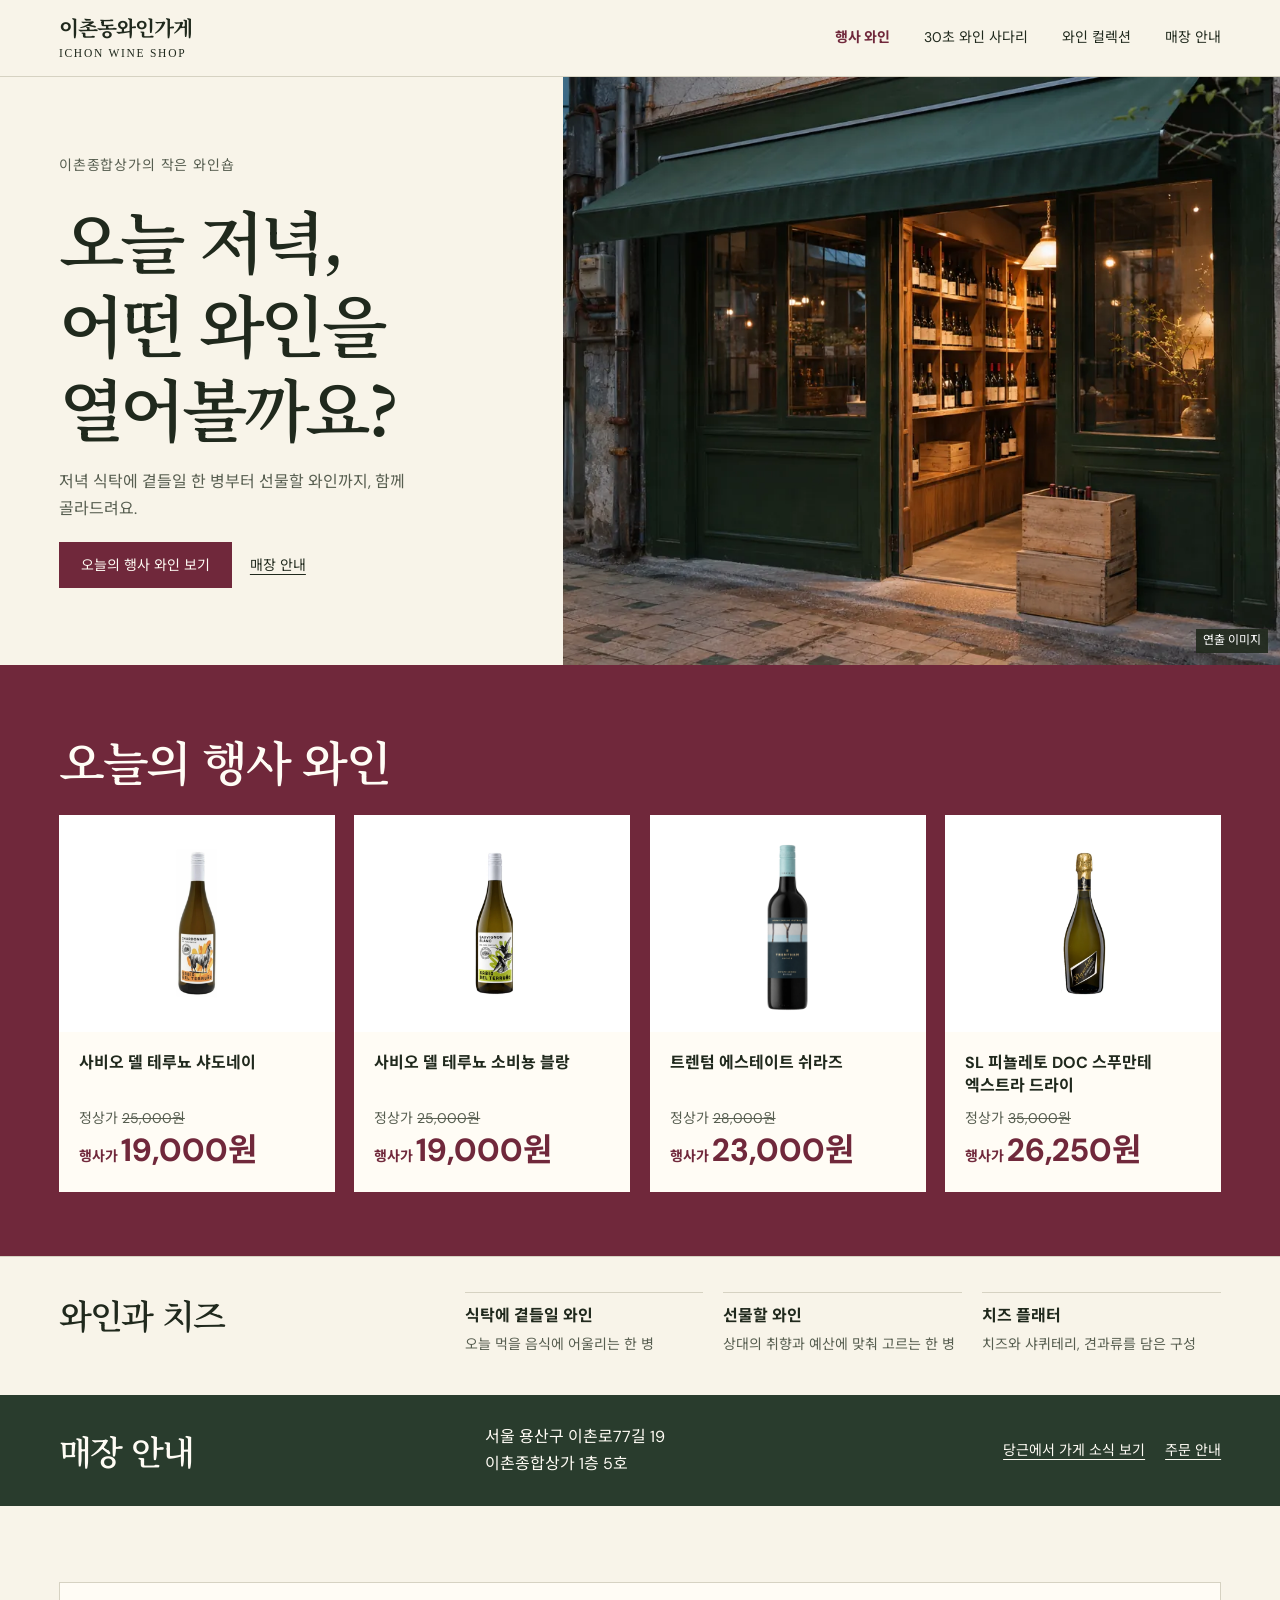
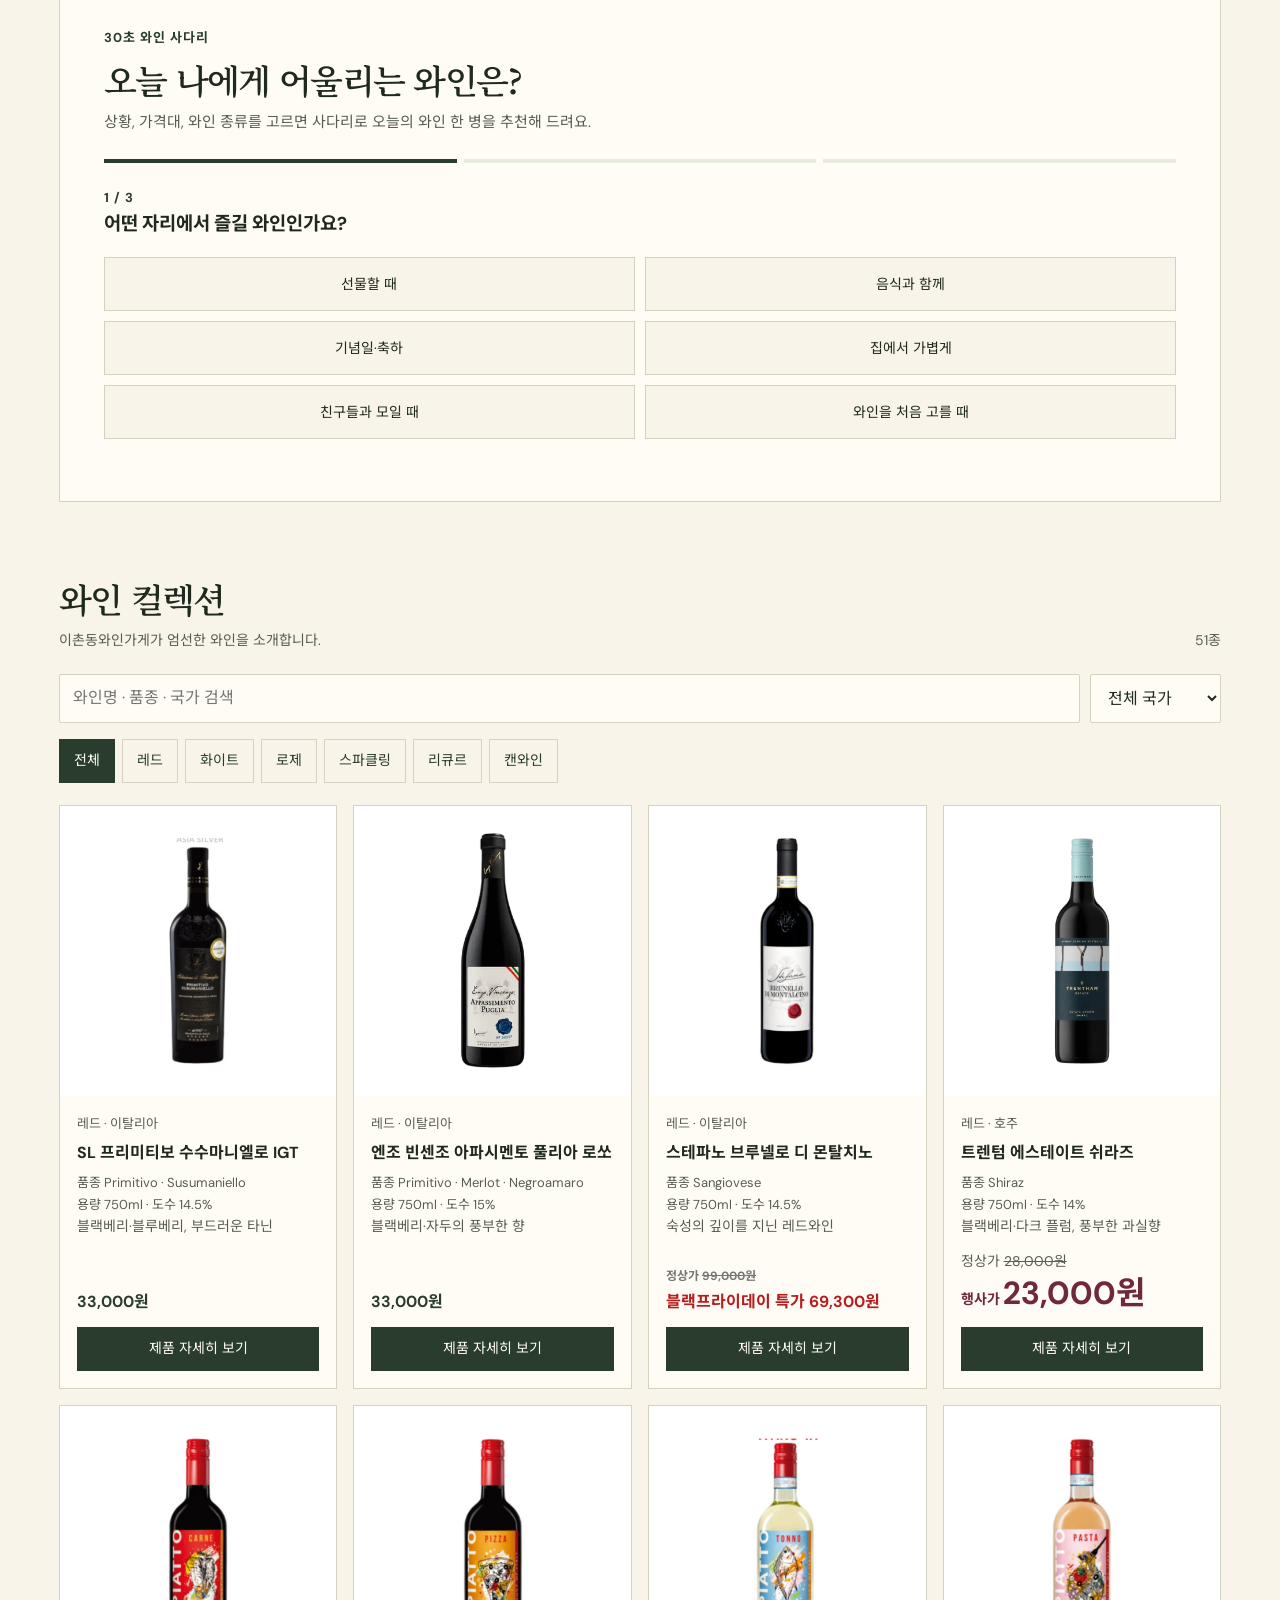
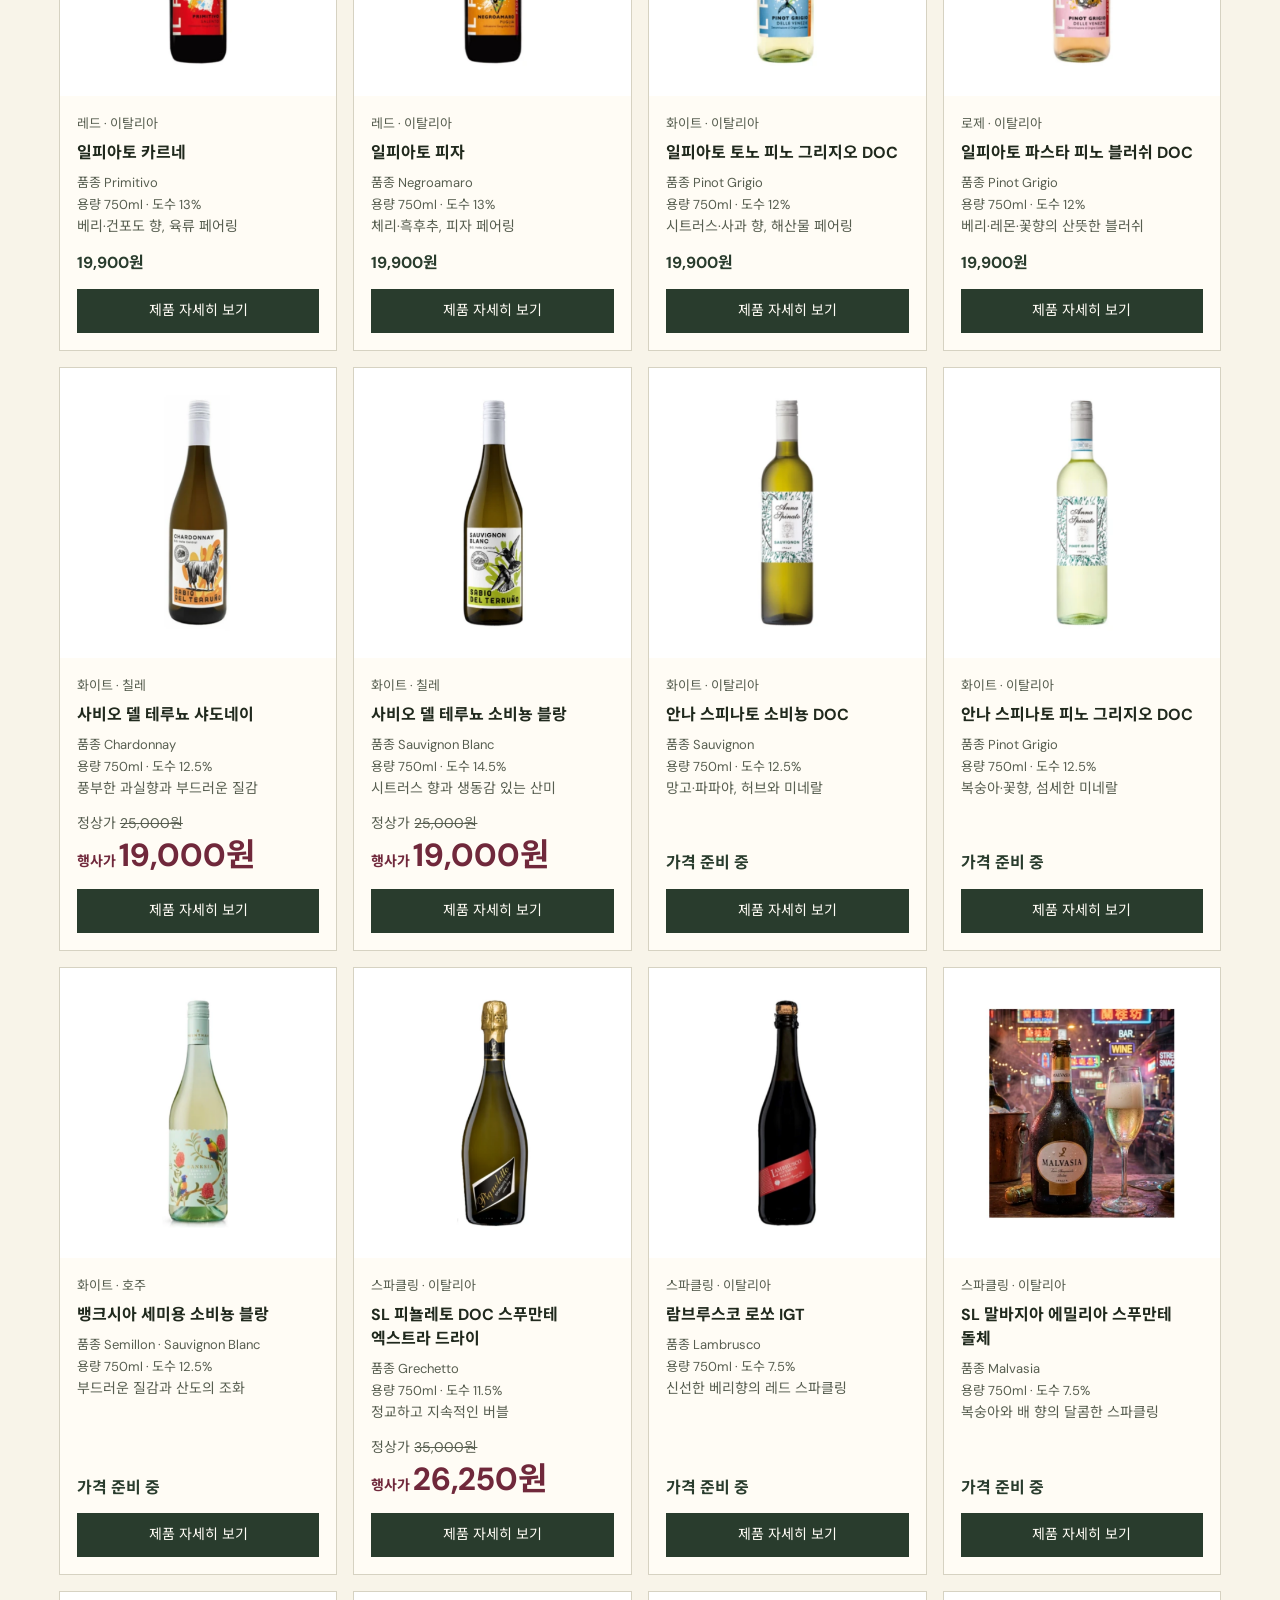
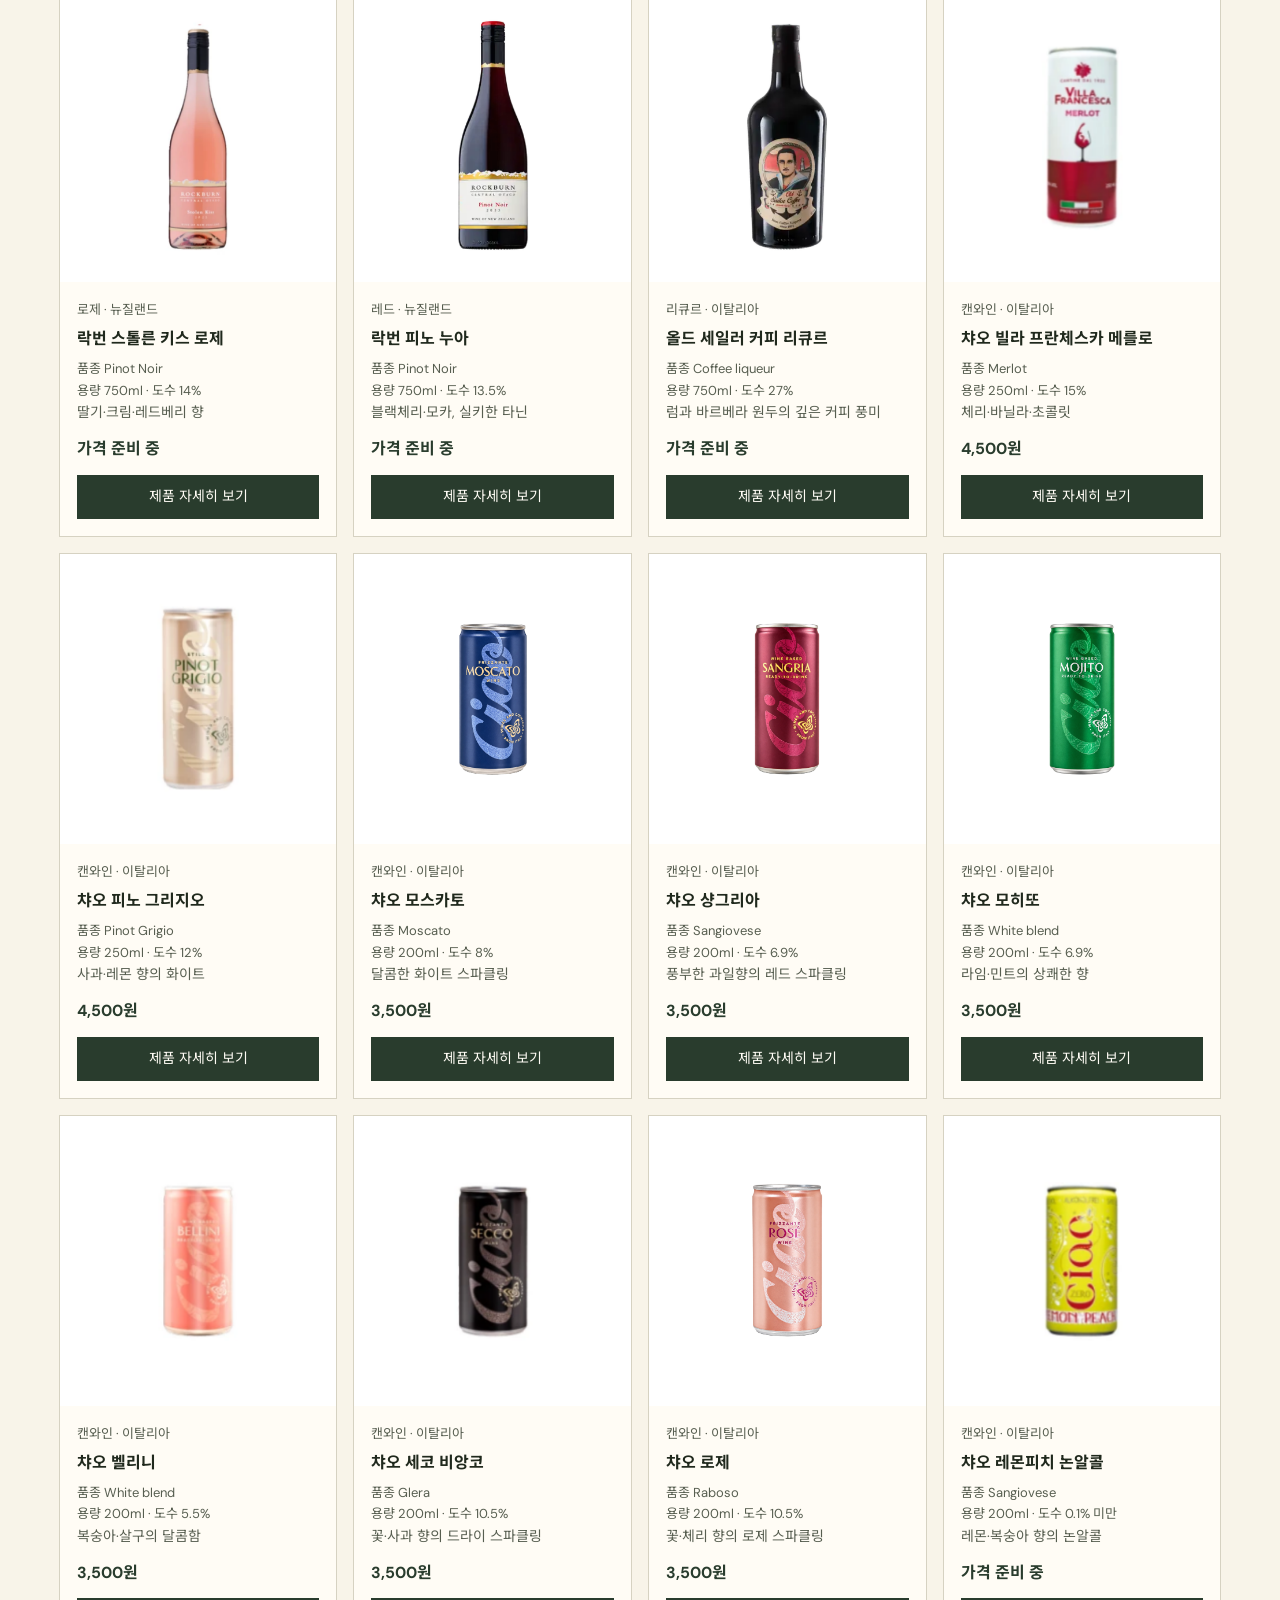
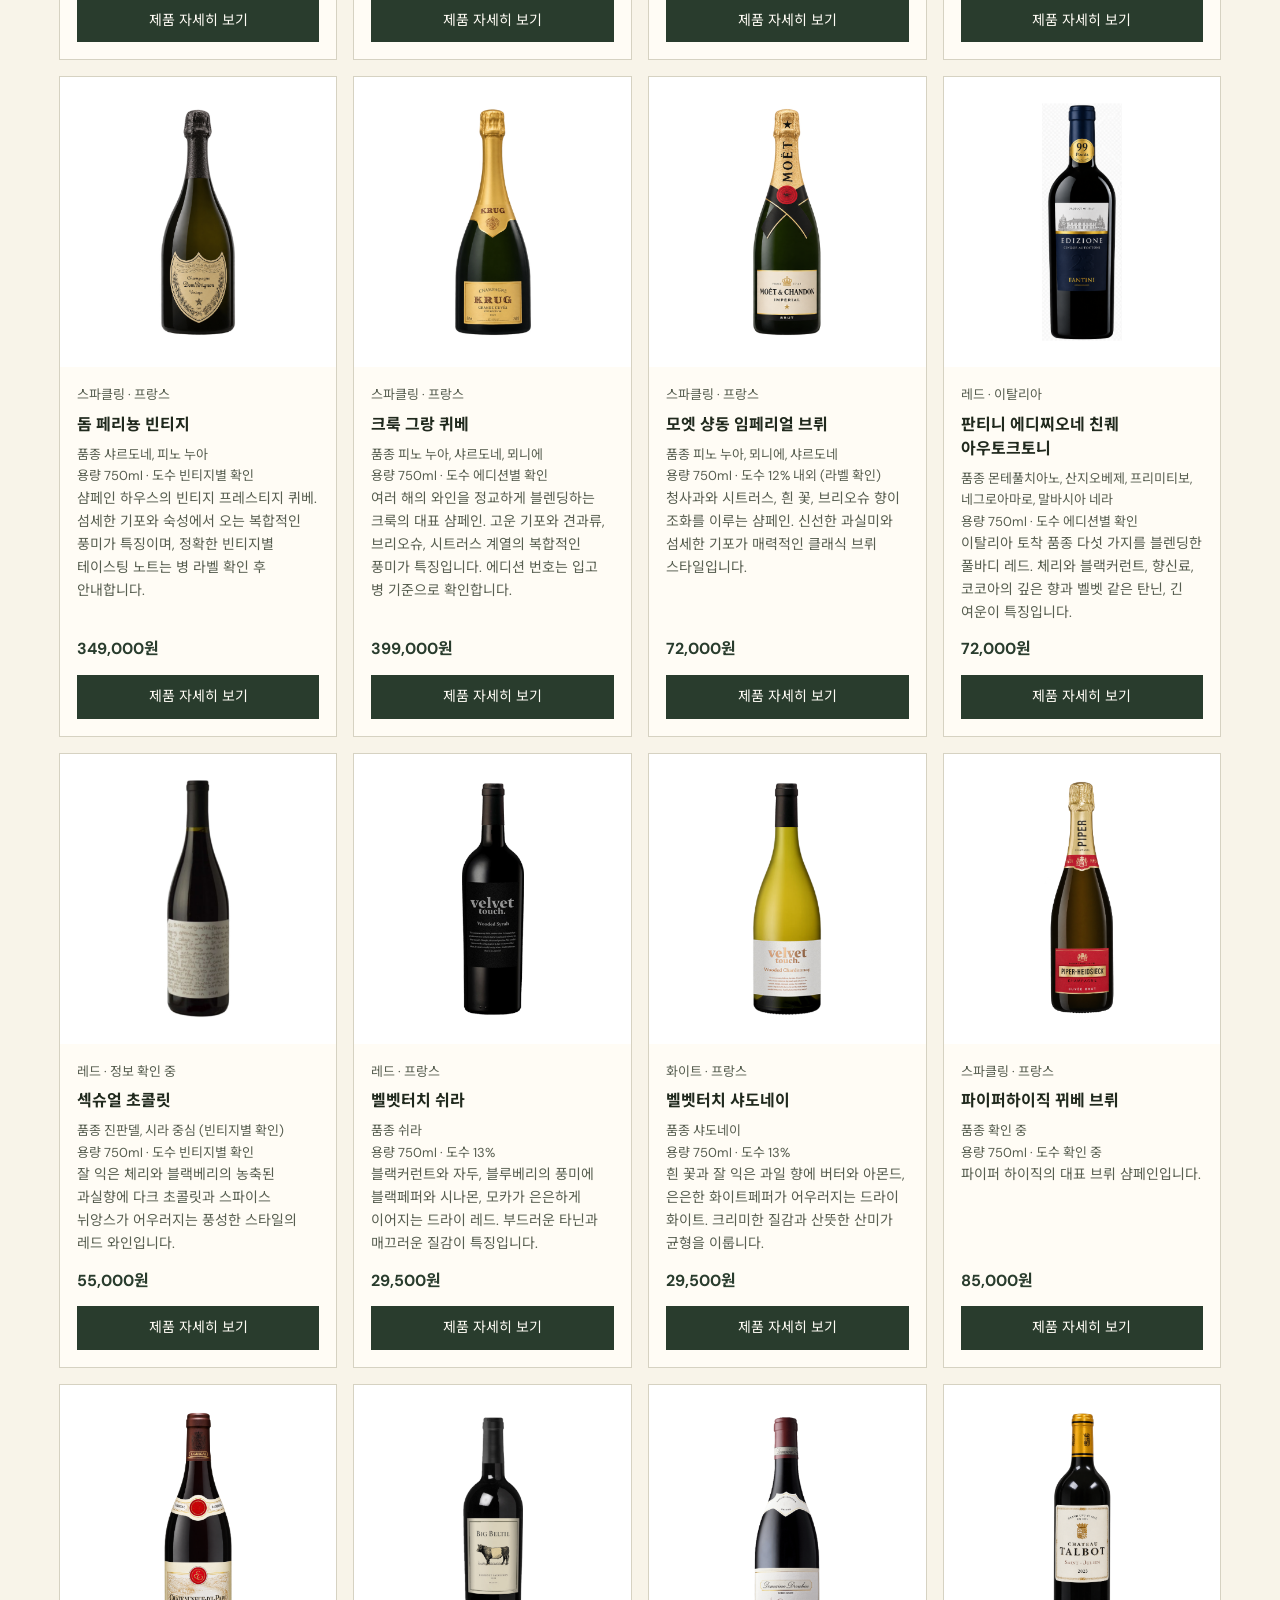
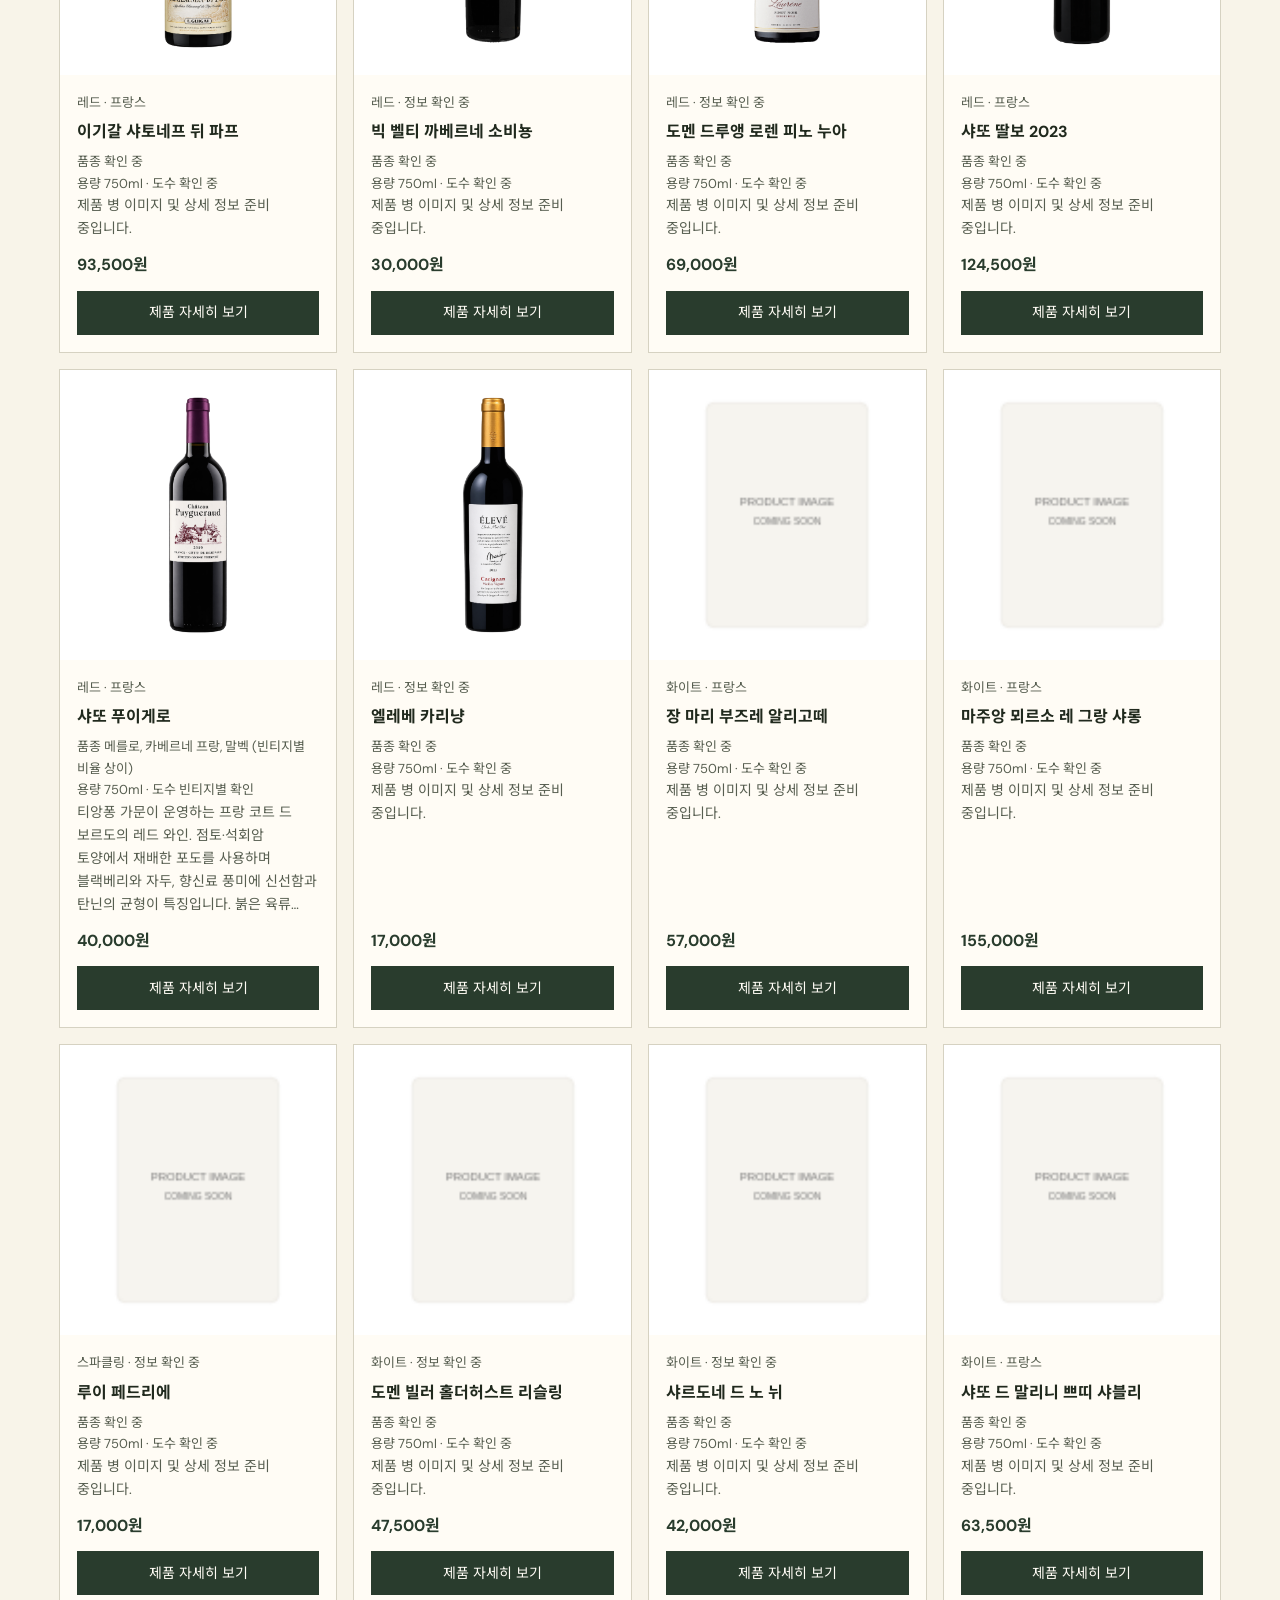
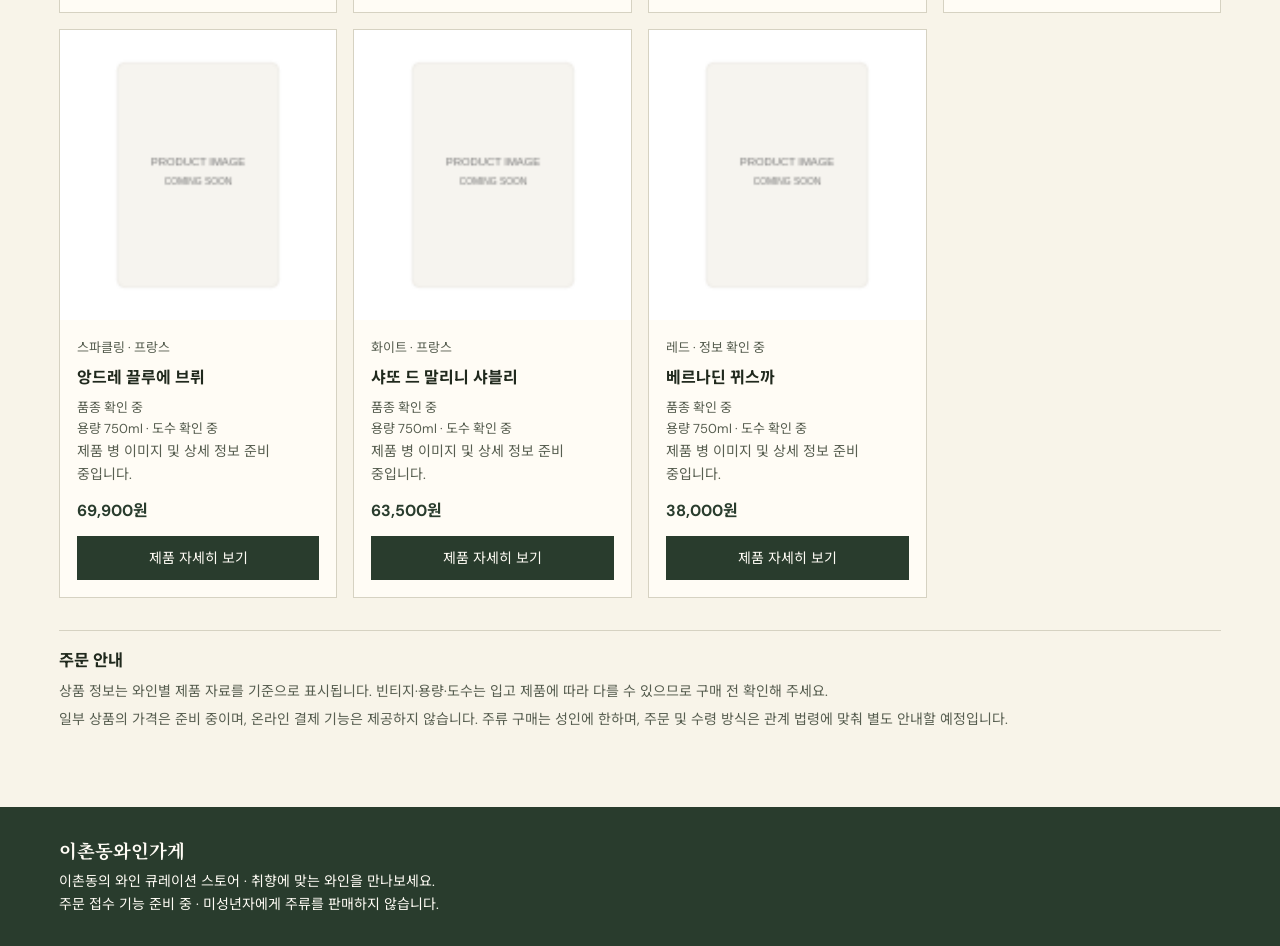
==== commit a8ab278a: "Show featured offers on wine collection cards" ====
--- a/ichon-wine-shop.html
+++ b/ichon-wine-shop.html
@@ -143,7 +143,29 @@
  return '750ml';
 }
 
+const offerName=name=>name.normalize('NFC').trim().replace(/\s+/g,' ').toLowerCase();
+const offerPrices=new Map();
+for(const card of document.querySelectorAll('#today-offers .offer-card')){
+ const name=card.querySelector('h3')?.textContent;
+ const regular=card.querySelector('.offer-original s')?.textContent;
+ const sale=card.querySelector('.offer-price strong')?.textContent;
+ const won=/^([\d,]+)\s*원$/;
+ const regularAmount=regular?.trim().match(won)?.[1];
+ const saleAmount=sale?.trim().match(won)?.[1];
+ if(name&&regularAmount&&saleAmount){
+  offerPrices.set(offerName(name),{
+   regular: Number(regularAmount.replace(/,/g,'')),
+   sale: Number(saleAmount.replace(/,/g,''))
+  });
+ }
+}
+
 function priceOf(p){
+ const offer=offerPrices.get(offerName(p.name));
+ if(offer){
+  return '<p class="offer-original">정상가 <s>'+offer.regular.toLocaleString('ko-KR')+'원</s></p>'
+   +'<p class="offer-price">행사가 <strong>'+offer.sale.toLocaleString('ko-KR')+'원</strong></p>';
+ }
  if(Number.isFinite(p.retailPrice))return p.retailPrice.toLocaleString('ko-KR')+'원';
  const name=String(p.name||'').toLowerCase().replace(/\s+/g,'');
  const brand=String(p.brand||'').toLowerCase().replace(/\s+/g,'');
@@ -277,6 +299,8 @@
 let quizTimer=null;
 
 function quizPrice(p){
+ const offer=offerPrices.get(offerName(p.name));
+ if(offer)return offer.sale;
  if(Number.isFinite(p.retailPrice))return p.retailPrice;
  const prices=[...priceOf(p).matchAll(/([\d,]+)원/g)];
  return prices.length?Number(prices.at(-1)[1].replace(/,/g,'')):null;
--- a/ichon-wine-shop.css
+++ b/ichon-wine-shop.css
@@ -284,6 +284,7 @@
 .info h3 { margin: 7px 0; line-height: 1.5; font-size: 1rem; }
 .tasting { flex: 1; font-size: .875rem; color: var(--muted); }
 .price { margin: 12px 0; color: var(--accent); font-weight: 700; }
+.price .offer-original { font-weight: 400; }
 .action, .modalButtons button, .quizButtons button {
   min-height: 44px;
   border: 1px solid var(--accent);
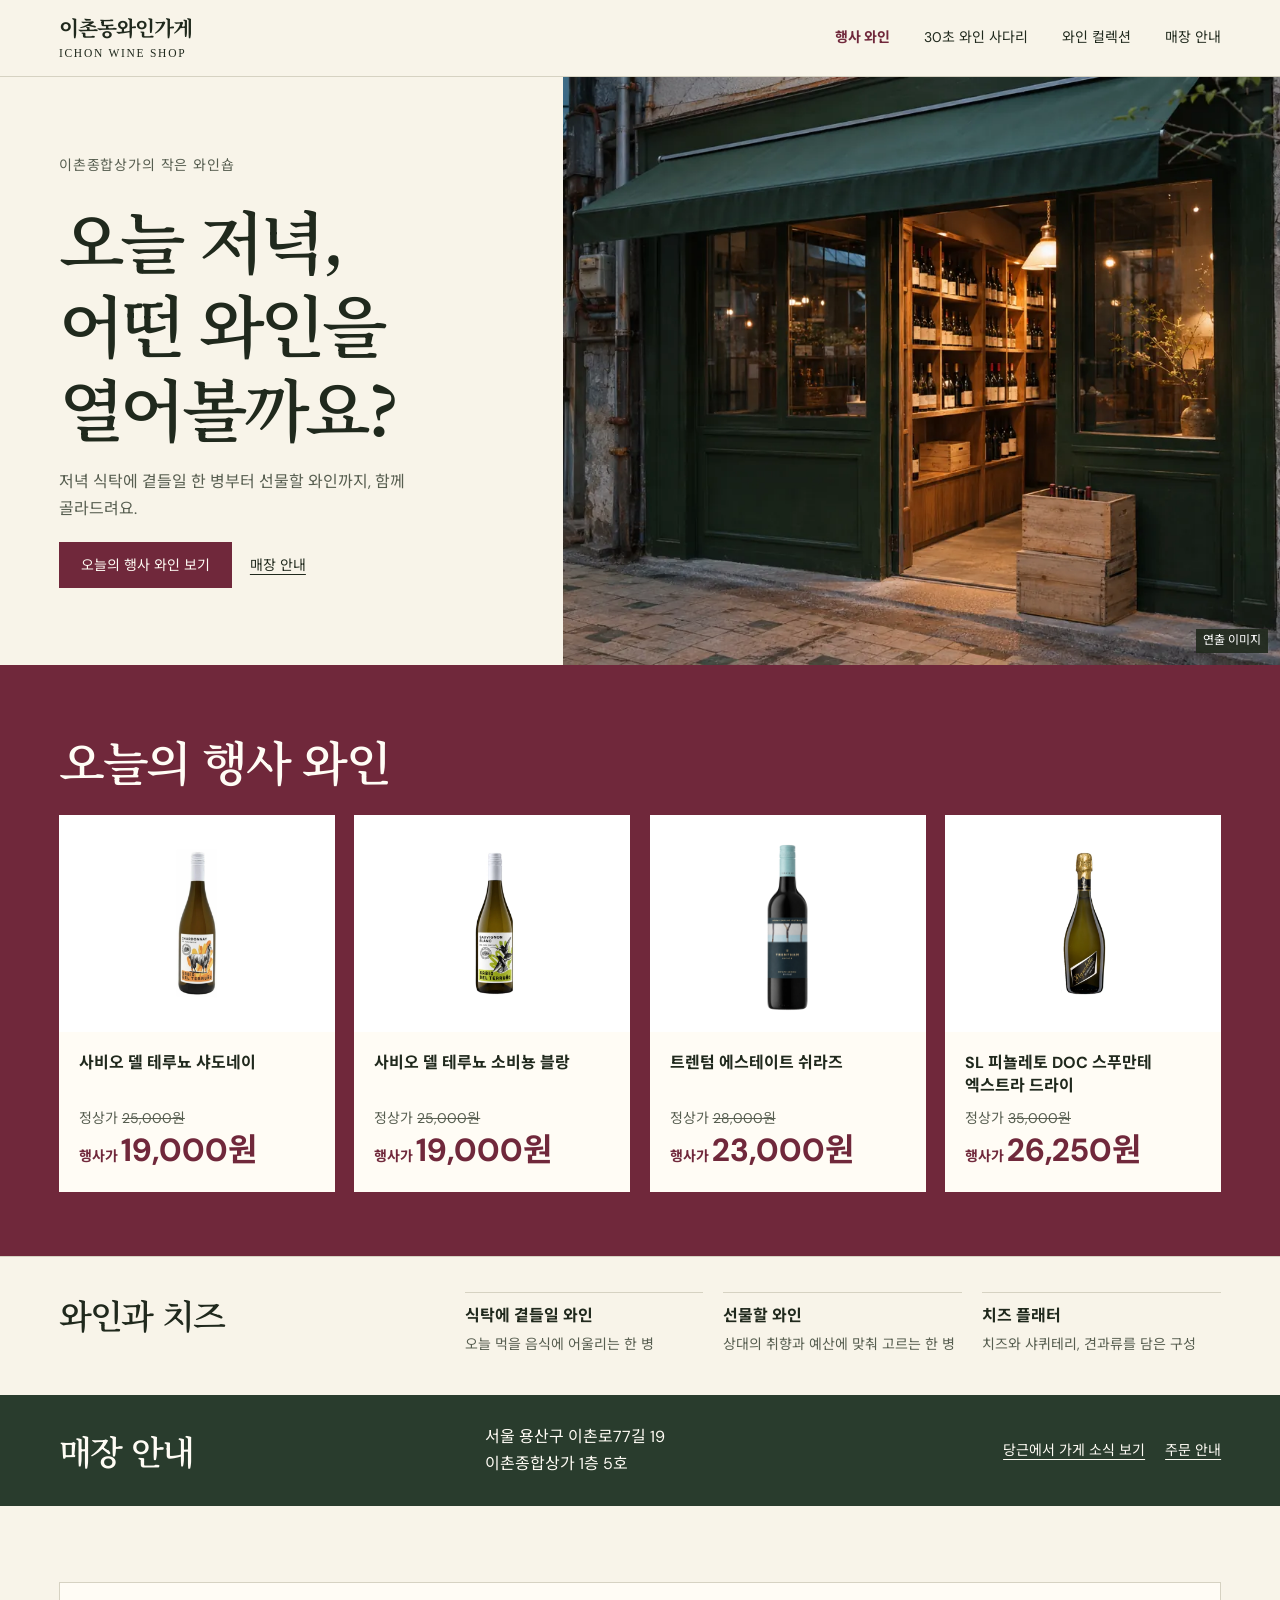
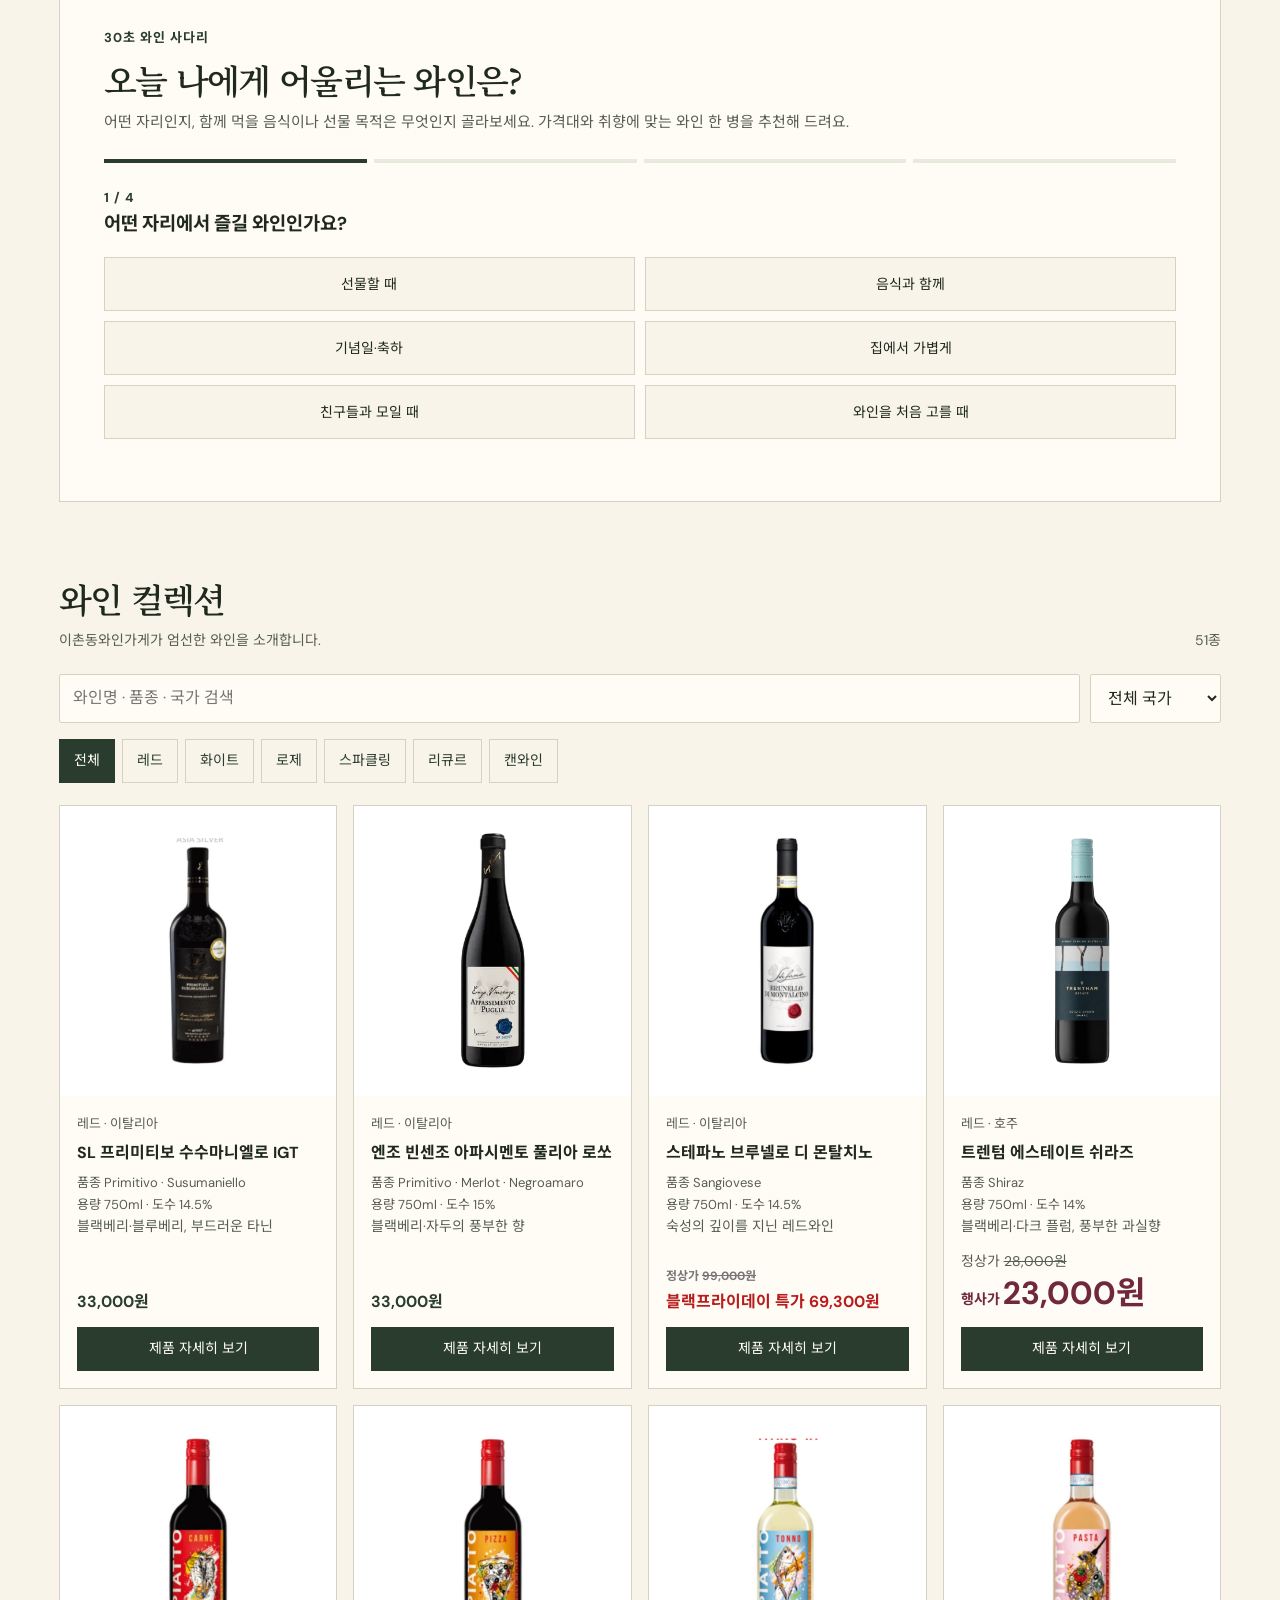
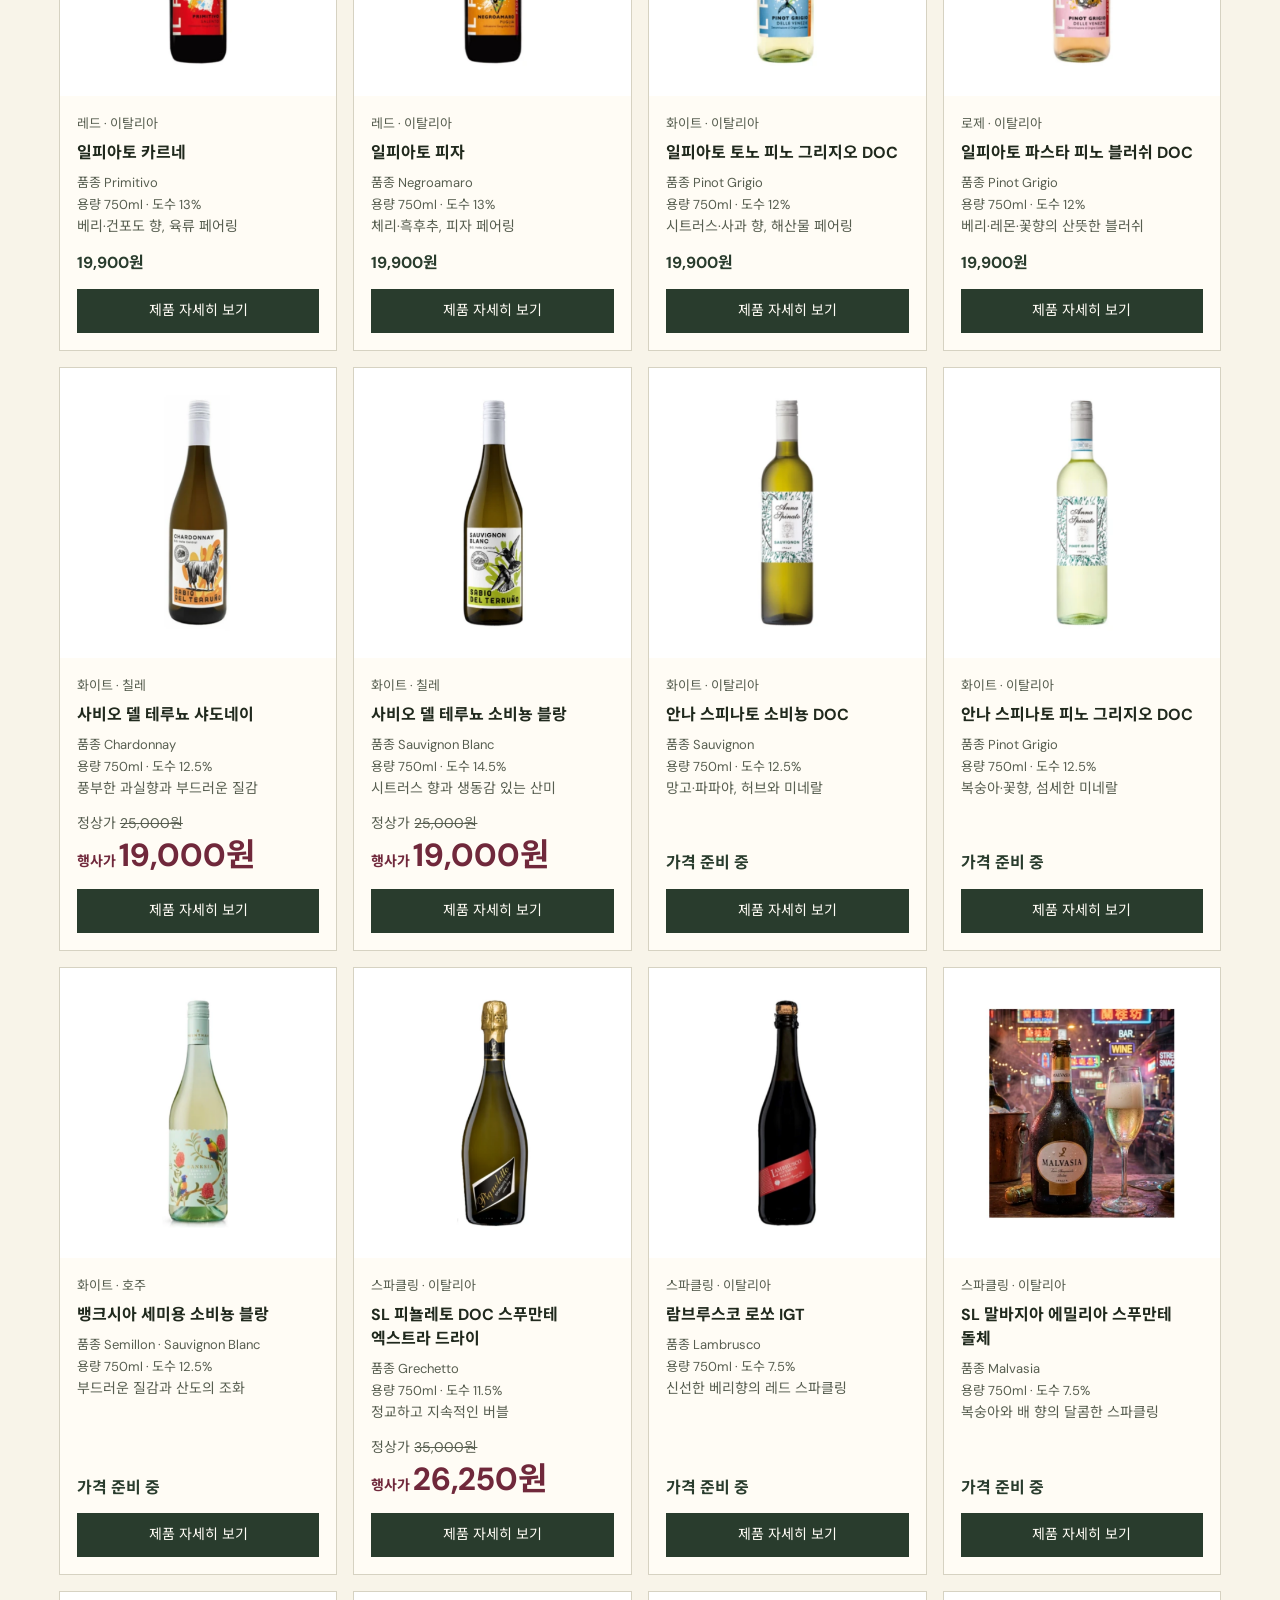
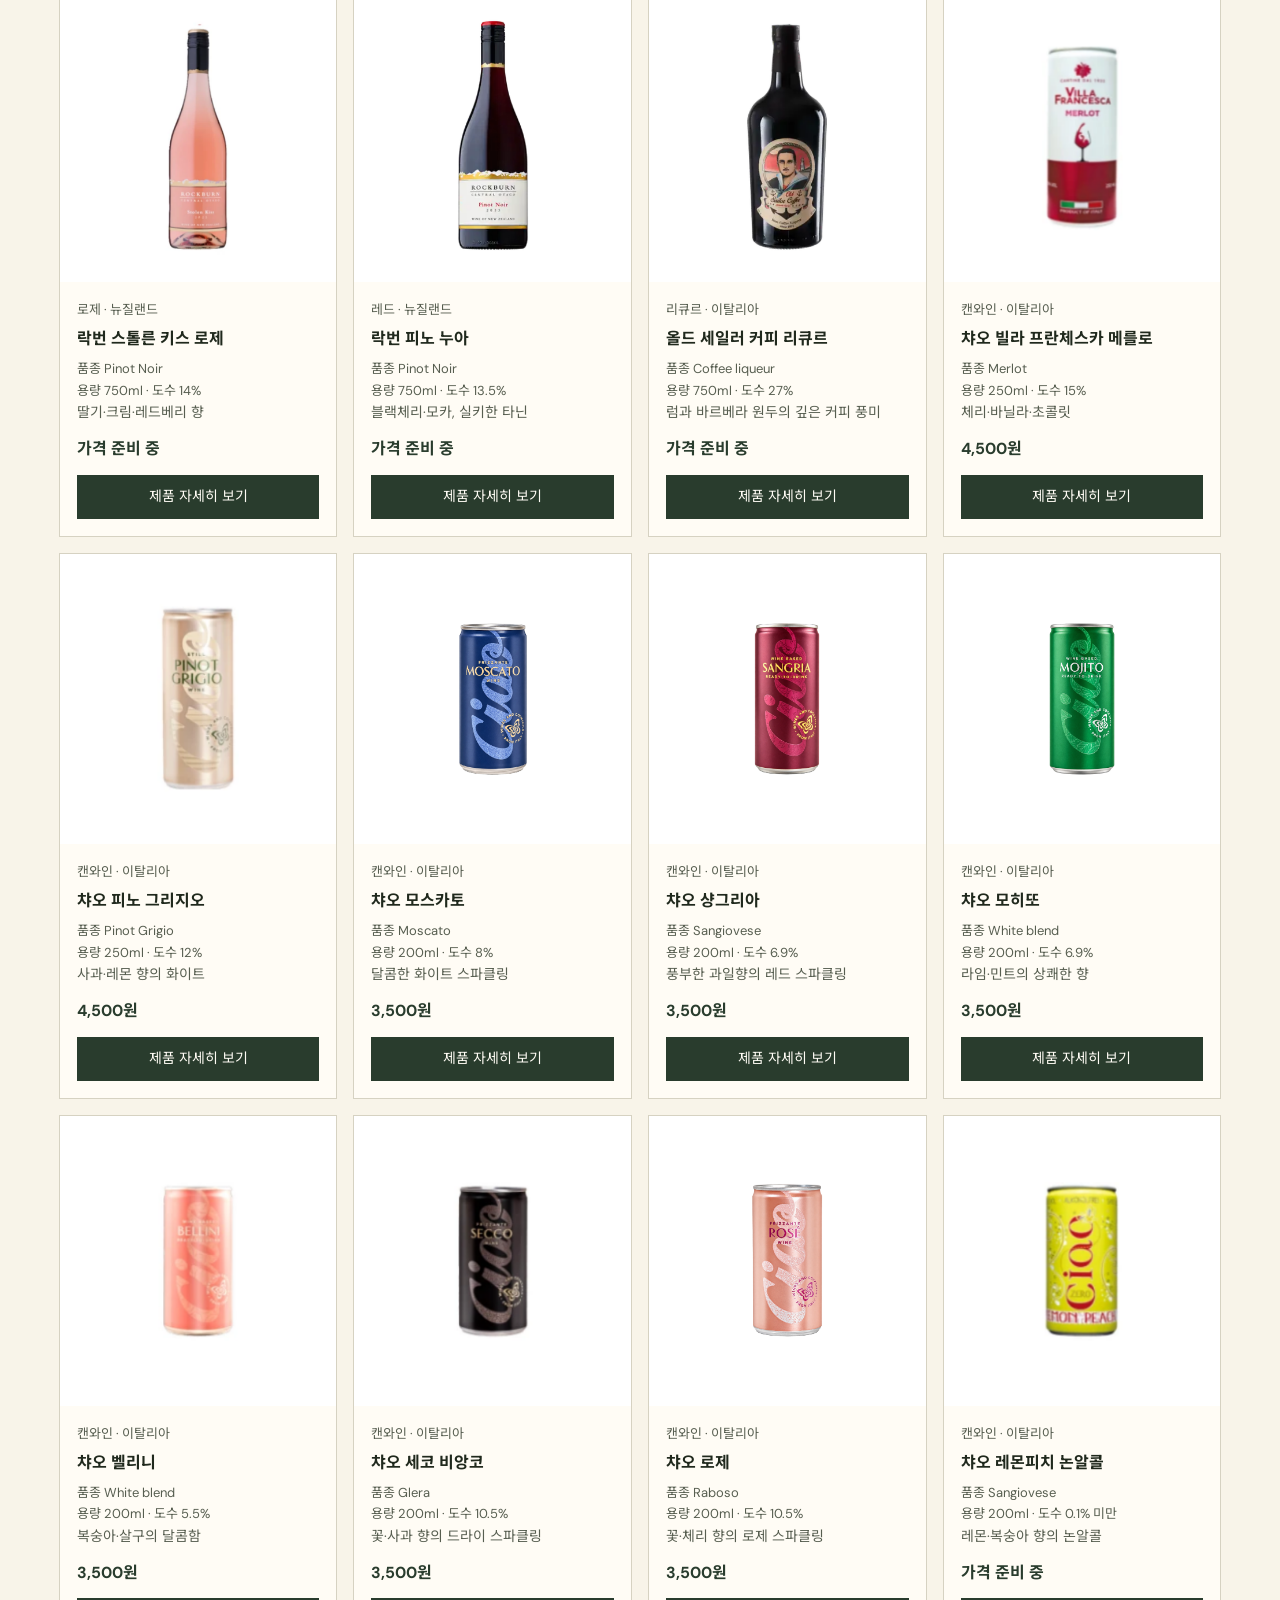
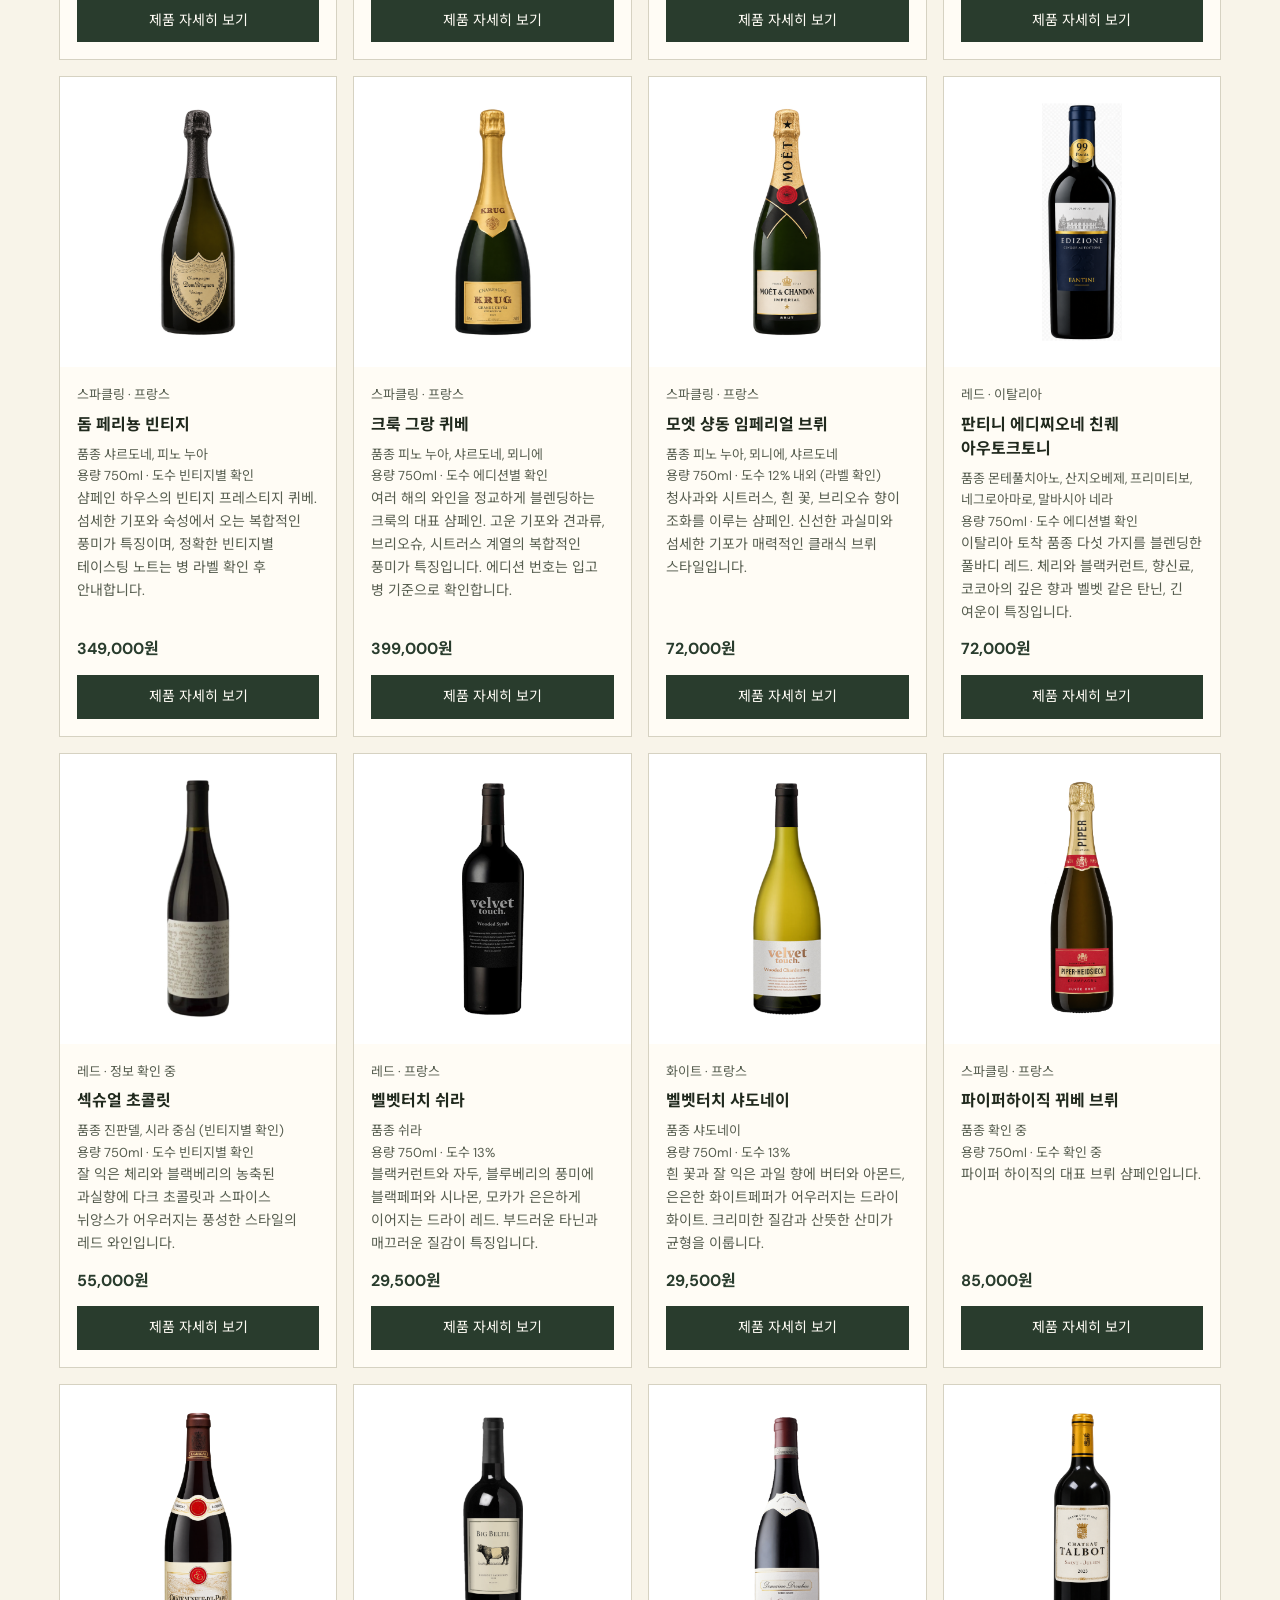
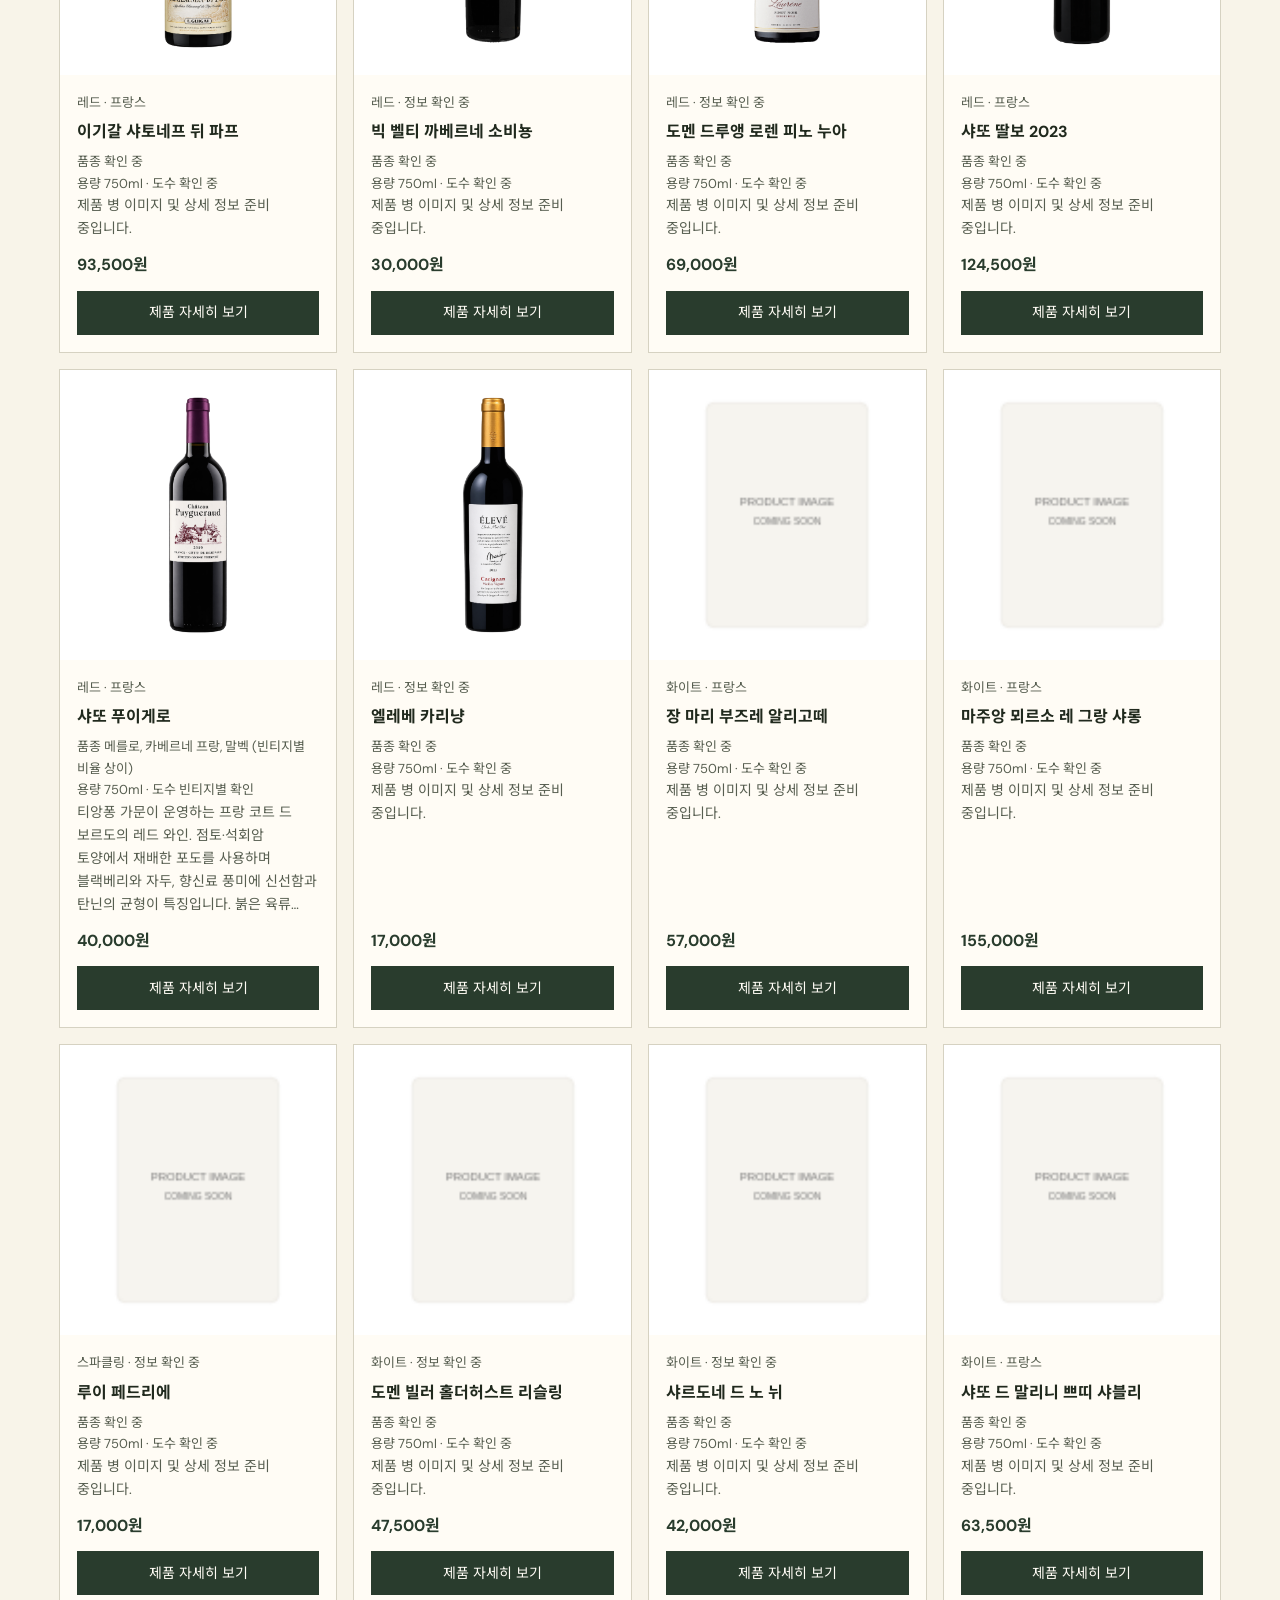
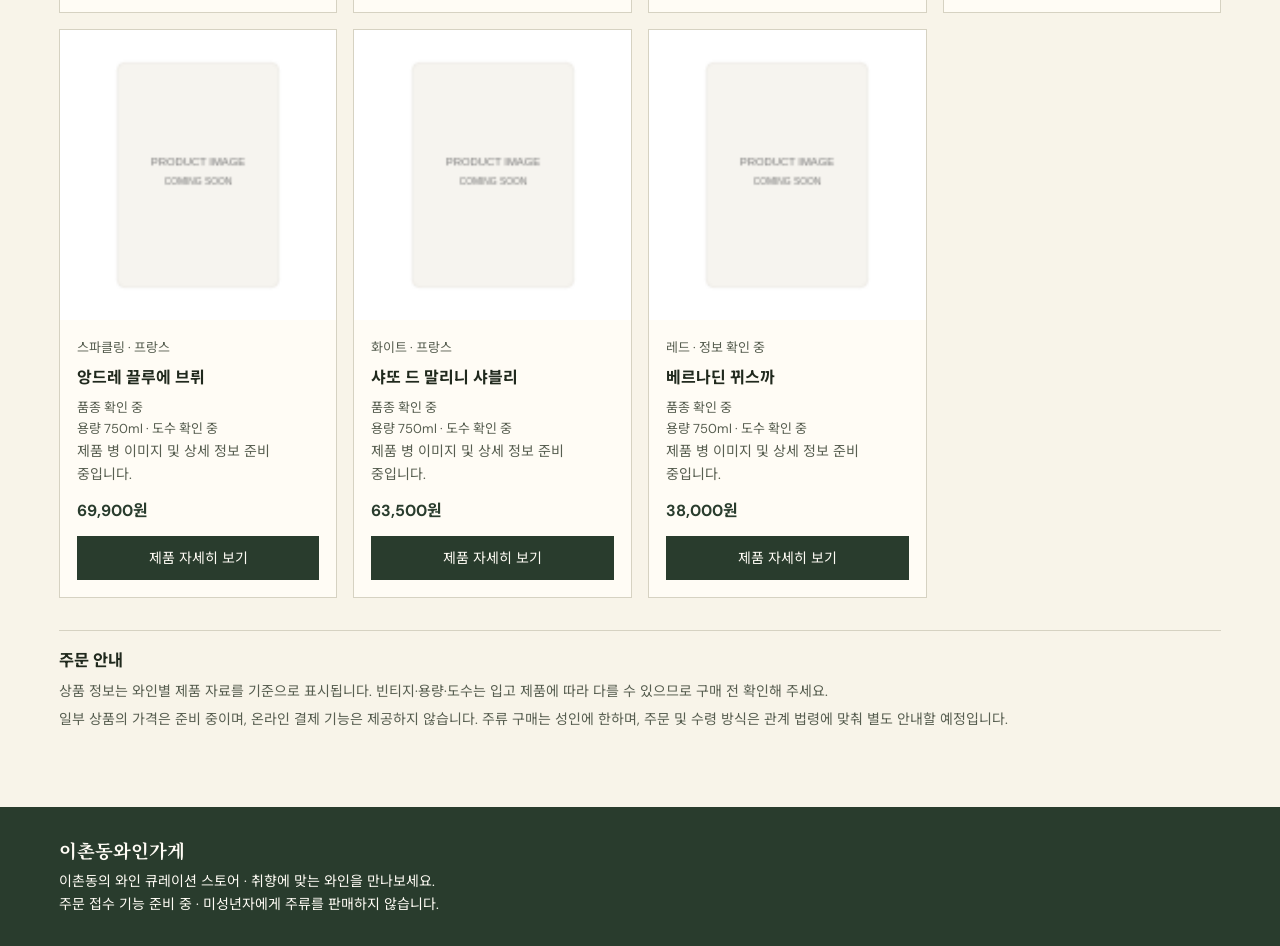
==== commit 79dbce4e: "Add occasion-specific questions to the wine ladder" ====
--- a/ichon-wine-shop.html
+++ b/ichon-wine-shop.html
@@ -97,7 +97,7 @@
     <section class="quiz" id="wine-quiz" aria-labelledby="quizHeading">
       <p class="quizLabel">30초 와인 사다리</p>
       <h2 id="quizHeading">오늘 나에게 어울리는 와인은?</h2>
-      <p class="lead">상황, 가격대, 와인 종류를 고르면 사다리로 오늘의 와인 한 병을 추천해 드려요.</p>
+      <p class="lead">어떤 자리인지, 함께 먹을 음식이나 선물 목적은 무엇인지 골라보세요. 가격대와 취향에 맞는 와인 한 병을 추천해 드려요.</p>
       <div class="quizProgress" id="quizProgress" aria-hidden="true"></div>
       <div id="quizBody" aria-live="polite"><p class="quizEmpty">상품 정보를 불러오는 중입니다.</p></div>
     </section>
@@ -279,16 +279,56 @@
  if(button)showProductDetail(state.products[Number(button.dataset.id)]);
 });
 
+const quizDetails={
+ gift:{title:'어떤 선물인가요?', choices:[
+  ['career','취업·승진 축하',{styles:['sparkling','red'],traits:/샴페인|champagne|브뤼|brut|숙성/i}],
+  ['graduation','입학·졸업 축하',{styles:['sparkling','white'],traits:/산뜻|상큼|버블|스파클링/}],
+  ['birthday','생일 선물',{styles:['sparkling','rose'],traits:/딸기|꽃향|베리|복숭아/}],
+  ['housewarming','집들이 선물',{styles:['red','white'],traits:/부드러|부드럽|페어링|질감/}],
+  ['thanks','감사 인사',{styles:['red','white'],traits:/숙성|섬세|균형/}]
+ ]},
+ food:{title:'어떤 음식과 함께 드시나요?', choices:[
+  ['pasta','파스타',{pairing:/파스타|pasta/i,styles:['rose','red','white'],traits:/산미|체리|크리미/}],
+  ['pizza','피자',{pairing:/피자|pizza/i,styles:['red','rose'],traits:/네그로아마로|negroamaro|산지오베제|sangiovese|체리/i}],
+  ['meat','스테이크·고기구이',{pairing:/스테이크|붉은 육류|육류 페어링|barbecue/i,styles:['red'],traits:/쉬라|shiraz|syrah|까베르네|카베르네|cabernet|타닌/i}],
+  ['seafood','회·해산물',{pairing:/해산물|생선|굴 요리|seafood/i,styles:['white','sparkling'],traits:/시트러스|레몬|미네랄|산미/}],
+  ['cheese','치즈·샤퀴테리',{pairing:/치즈|샤퀴테리|charcuterie/i,styles:['sparkling','red','white'],traits:/버블|산미|부드러운 타닌/}],
+  ['spicy','매운 음식',{pairing:/매운 음식|매콤한 요리|spicy food/i,styles:['white','rose','sparkling'],traits:/리슬링|riesling|모스카토|moscato|달콤/i}],
+  ['dessert','디저트·과일',{pairing:/디저트|dessert/i,styles:['sparkling','white','rose'],traits:/달콤|모스카토|moscato|돌체|dolce/i}]
+ ]},
+ celebration:{title:'어떤 날을 축하하시나요?', choices:[
+  ['party','생일 파티',{styles:['sparkling','rose'],traits:/딸기|꽃향|베리|복숭아/}],
+  ['anniversary','결혼·기념일',{styles:['sparkling','red'],traits:/샴페인|champagne|숙성/i}],
+  ['toast','축하 건배',{styles:['sparkling'],traits:/버블|브뤼|brut|스파클링/i}]
+ ]},
+ home:{title:'집에서 어떻게 즐기고 싶으세요?', choices:[
+  ['dinner','저녁 식사에 한 잔',{styles:['red','white'],traits:/페어링|음식|요리|스테이크|해산물|피자/}],
+  ['relax','영화 보며 한 잔',{styles:['red','rose'],traits:/부드러|부드럽|매끄러|달콤/}],
+  ['snack','가벼운 안주와 함께',{styles:['white','sparkling','rose'],traits:/산뜻|상큼|시트러스|버블/}]
+ ]},
+ friends:{title:'어떤 모임인가요?', choices:[
+  ['houseparty','홈파티',{styles:['sparkling','rose'],traits:/스파클링|버블|과실향/}],
+  ['picnic','피크닉',{styles:['rose','white','sparkling'],traits:/산뜻|상큼|가벼|가볍/,preferCan:true}],
+  ['tasting','와인 모임',{styles:['red','white'],traits:/숙성|미네랄|복합|향신료/}]
+ ]},
+ beginner:{title:'어떤 맛으로 시작해 볼까요?', choices:[
+  ['fresh','상큼하고 산뜻한 맛',{traits:/산뜻|상큼|시트러스|레몬|생동감 있는 산미/}],
+  ['sweet','달콤한 맛',{traits:/달콤한 (?:맛|화이트|스파클링)|당도가 있|모스카토|moscato|돌체|dolce/i}],
+  ['soft','부드러운 맛',{traits:/부드러|부드럽|매끄러|실키|크리미/}],
+  ['dry','깔끔한 드라이',{traits:/브뤼|brut|드라이 (?:레드|화이트|스파클링)|드라이하고|당도[가 ]*낮|세코 비앙코/i}]
+ ]}
+};
 const quizQuestions=[
  {key:'occasion',title:'어떤 자리에서 즐길 와인인가요?',choices:[
   ['gift','선물할 때'],['food','음식과 함께'],['celebration','기념일·축하'],
   ['home','집에서 가볍게'],['friends','친구들과 모일 때'],['beginner','와인을 처음 고를 때']
  ]},
+ {key:'detail'},
  {key:'budget',title:'어느 가격대를 찾으세요?',choices:[
   [0,'2만원 미만'],[20000,'2만원 이상~4만원 미만'],[40000,'4만원 이상~7만원 미만'],[70000,'7만원 이상']
  ]},
  {key:'style',title:'어떤 와인이 끌리세요?',choices:[
-  ['white','화이트'],['red','레드'],['sparkling','스파클링']
+  ['white','화이트'],['red','레드'],['sparkling','스파클링'],['rose','로제'],['any','종류 상관없어요']
  ]}
 ];
 const quizAnswers={};
@@ -307,45 +347,70 @@
 }
 
 function quizStyle(p){
- if(p.category!=='can')return p.category;
+ if(p.category!=='can')return ['red','white','sparkling','rose'].includes(p.category)?p.category:null;
  if(/피노\s*그리지오/.test(p.name))return 'white';
  if(/빌라\s*프란체스카/.test(p.name))return 'red';
- if(/모스카토|세코\s*비앙코|로제/.test(p.name))return 'sparkling';
+ if(/모스카토|세코\s*비앙코|로제|샹그리아/.test(p.name))return 'sparkling';
  return null;
 }
 
-function quizMatches(p){
+function quizQuestion(step){
+ const question=quizQuestions[step];
+ if(question.key!=='detail')return question;
+ const detail=quizDetails[quizAnswers.occasion];
+ return {...question,title:detail.title,choices:[...detail.choices,['any','아직 정하지 않았어요']]};
+}
+
+function quizChoice(step){
+ const {key,choices}=quizQuestion(step);
+ return choices.find(([value])=>value===quizAnswers[key]);
+}
+
+function quizWords(p){
+ return [p.name,p.grape,p.desc,tasteOf(p),...(p.sections||[]).map(section=>section.join(' '))].join(' ');
+}
+
+function quizMatches(p,preference){
  const price=quizPrice(p);
  const budget=quizAnswers.budget;
- const bands=quizQuestions[1].choices;
+ const style=quizStyle(p);
+ const bands=quizQuestions.find(({key})=>key==='budget').choices;
  const nextBand=bands[bands.findIndex(([value])=>value===budget)+1];
- return !p.hidden&&!p.soldOut&&p.inStock!==false&&price!==null&&price>=budget
-  &&(!nextBand||price<nextBand[0])&&quizStyle(p)===quizAnswers.style;
-}
-
-function quizFit(p){
- const words=[p.name,p.desc,tasteOf(p)].join(' ');
+ return !p.hidden&&!p.soldOut&&p.inStock!==false&&price!==null&&price>=budget&&style
+  &&(!nextBand||price<nextBand[0])&&(quizAnswers.style==='any'||style===quizAnswers.style)
+  &&(quizAnswers.occasion!=='beginner'||!preference?.traits||preference.traits.test(quizWords(p)));
+}
+
+function quizFit(p,preference){
+ const words=quizWords(p);
+ const style=quizStyle(p);
+ const preferredStyle=preference?.styles?.indexOf(style)??-1;
+ const detailScore=(preference?.pairing?.test(words)?24:0)
+  +(preferredStyle<0?0:6-preferredStyle)
+  +(preference?.traits?.test(words)?5:0)
+  +(preference?.preferCan&&p.category==='can'?3:0);
  const can=p.category==='can';
- const sparkling=quizStyle(p)==='sparkling';
+ const sparkling=style==='sparkling';
  const special=/샴페인|champagne|브루넬로|brunello|그랑 크뤼|grand cru/i.test([p.region,words].join(' '));
  const easy=/부드러|부드럽|산뜻|상큼|가벼|가볍|달콤|과실향|과일향/.test(words);
+ const canPenalty=can?8:0;
  switch(quizAnswers.occasion){
-  case 'gift': return special?3:can?0:2;
-  case 'food': return /페어링|음식|요리|곁들이|스테이크|피자|해산물|샐러드|치즈/.test(words)?3:can?0:1;
-  case 'celebration': return special?3:sparkling&&!can?2:can?0:1;
-  case 'home': return can?3:easy?2:1;
-  case 'friends': return sparkling&&!can?3:!can||easy?2:1;
-  case 'beginner': return easy?3:1;
- }
-}
-
-function quizReason(p){
+  case 'gift': return detailScore-canPenalty+(special?3:2);
+  case 'food': return detailScore+(/페어링|음식|요리|곁들이|스테이크|피자|해산물|샐러드|치즈/.test(words)?3:can?0:1);
+  case 'celebration': return detailScore-canPenalty+(special?3:sparkling?2:1);
+  case 'home': return detailScore+(can?3:easy?2:1);
+  case 'friends': return detailScore+(sparkling&&!can?3:!can||easy?2:1);
+  case 'beginner': return detailScore+(easy?3:1);
+ }
+}
+
+function quizReason(p,detailLabel,preference){
  const details=String(p.desc||tasteOf(p)).split('\n').map(line=>line.trim()).filter(Boolean);
- const firstLine=details[0]||'';
+ const firstLine=details.find(line=>!line.includes('상세 정보 준비 중'))||'';
  const note=firstLine.length>100?firstLine.slice(0,97).trimEnd()+'…':firstLine;
  const intros={
   gift:'선물로 고른 '+categories[quizStyle(p)]+' 와인이에요.',
-  food:'식탁에 곁들이기 좋은 '+categories[quizStyle(p)]+' 와인이에요.',
+  food:preference?.pairing?.test(quizWords(p))?detailLabel+' 메뉴에 곁들이기 좋은 와인이에요.':'식탁에 곁들이기 좋은 '+categories[quizStyle(p)]+' 와인이에요.',
   celebration:quizStyle(p)==='sparkling'?'축하 건배에 어울리는 스파클링이에요.':'기념일 식탁에 추천하는 한 병이에요.',
   home:p.category==='can'?'한두 잔 가볍게 즐기기 좋은 '+volumeOf(p)+' 캔이에요.':'집에서 한 잔 즐길 때 추천해요.',
   friends:'친구들과 함께 즐기기 좋은 '+categories[quizStyle(p)]+' 와인이에요.',
@@ -360,29 +425,33 @@
  const length=quizQuestions.length;
  quizProgress.innerHTML=quizQuestions.map((_,i)=>'<span class="'+(i<=quizStep?'on':'')+'"></span>').join('');
  if(quizStep<length){
-  const q=quizQuestions[quizStep];
+  const q=quizQuestion(quizStep);
   const options=q.choices.map(([value,label],i)=>{
    const selected=quizAnswers[q.key]===value;
    return '<button type="button" aria-pressed="'+selected+'" data-quiz-choice="'+i+'">'+safe(label)+'</button>';
   }).join('');
   quizBody.innerHTML='<div class="quizLabel">'+(quizStep+1)+' / '+length+'</div><h3 tabindex="-1">'+safe(q.title)+'</h3>'
    +'<div class="quizChoices">'+options+'</div>'
-   +(quizStep?'<button class="quizBack" type="button" data-quiz-step="'+(quizStep-1)+'">← 이전 질문</button>':'');
+   +(quizStep?'<button class="quizBack" type="button" data-quiz-step="'+quizQuestions[quizStep-1].key+'">이전 질문</button>':'');
   if(focus)quizBody.querySelector('h3').focus();
   return;
  }
 
- const matches=state.products.filter(quizMatches);
+ const [,detailLabel,preference]=quizChoice(1);
+ const selection=quizQuestions.map((_,step)=>quizChoice(step)[1]).join(' · ');
+ const selectionText='<p class="quizSelection">'+safe(selection)+'</p>';
+ const matches=state.products.filter(p=>quizMatches(p,preference));
  if(!matches.length){
   quizBody.innerHTML='<h3 tabindex="-1">조건에 맞는 와인이 아직 없어요.</h3>'
-   +'<p class="quizEmpty">가격대나 와인 종류를 바꿔 다시 찾아보세요.</p>'
-   +'<div class="quizButtons"><button type="button" data-quiz-step="1">가격대 바꾸기</button>'
-   +'<button class="secondary" type="button" data-quiz-step="2">와인 종류 바꾸기</button></div>';
+   +selectionText
+   +'<div class="quizButtons"><button type="button" data-quiz-step="budget">가격대 바꾸기</button>'
+   +'<button class="secondary" type="button" data-quiz-step="style">와인 종류 바꾸기</button>'
+   +(quizAnswers.occasion==='beginner'&&preference?'<button class="secondary" type="button" data-quiz-step="detail">맛 바꾸기</button>':'')+'</div>';
   quizBody.querySelector('h3').focus();
   return;
  }
  const pool=matches.length>1?matches.filter(p=>p!==previous):matches;
- const ranked=pool.map(p=>({p,score:quizFit(p),tie:Math.random()}))
+ const ranked=pool.map(p=>({p,score:quizFit(p,preference),tie:Math.random()}))
   .sort((a,b)=>b.score-a.score||a.tie-b.tie);
  const bestScore=ranked[0].score;
  const quizCandidates=ranked.filter(entry=>entry.score===bestScore).slice(0,4).map(entry=>entry.p);
@@ -396,7 +465,8 @@
  path+=' L '+x(lane)+' 340';
  quizWinner=quizCandidates[lane];
  const lines=Array.from({length:n},(_,i)=>'<line x1="'+x(i)+'" y1="24" x2="'+x(i)+'" y2="340" stroke="#c8c0b5" stroke-width="3"/><text x="'+x(i)+'" y="18" text-anchor="middle" font-size="18">🍷</text>').join('');
- body.innerHTML='<h3>나만의 와인 사다리</h3><p class="lead">선택한 조건에 맞는 '+n+'종 중 오늘의 한 병을 뽑습니다.</p><div class="quizLadder"><svg viewBox="0 0 410 355" role="img" aria-label="와인 추천 사다리">'+lines+bars+'<path id="quizPath" d="'+path+'" fill="none" stroke="var(--accent)" stroke-width="6" stroke-linejoin="round" stroke-linecap="round" pathLength="100" stroke-dasharray="100" stroke-dashoffset="100"/></svg></div><div id="quizReveal" aria-live="polite"><p class="quizEmpty">사다리를 따라 오늘의 와인을 찾는 중입니다…</p></div>';
+ body.innerHTML='<h3>나만의 와인 사다리</h3>'+selectionText
+  +'<p class="lead">가격대와 종류에 맞는 후보 '+n+'종 중 한 병을 뽑습니다.</p><div class="quizLadder"><svg viewBox="0 0 410 355" role="img" aria-label="와인 추천 사다리">'+lines+bars+'<path id="quizPath" d="'+path+'" fill="none" stroke="var(--accent)" stroke-width="6" stroke-linejoin="round" stroke-linecap="round" pathLength="100" stroke-dasharray="100" stroke-dashoffset="100"/></svg></div><div id="quizReveal" aria-live="polite"><p class="quizEmpty">사다리를 따라 오늘의 와인을 찾는 중입니다…</p></div>';
  if(focus){
   const heading=body.querySelector('h3');
   heading.tabIndex=-1;
@@ -411,7 +481,7 @@
    :'<img src="'+safe(encodeURI(p.image))+'" alt="'+safe(p.name)+'">';
   document.getElementById('quizReveal').innerHTML='<div class="quizResult">'+photo
    +'<div><h3>'+safe(p.name)+'</h3><div class="price">'+priceOf(p)+'</div>'
-   +'<p class="lead">'+safe(quizReason(p))+'</p></div></div>'
+   +'<p class="lead">'+safe(quizReason(p,detailLabel,preference))+'</p></div></div>'
    +'<div class="quizButtons"><button type="button" data-quiz-detail>제품 자세히 보기</button>'
    +(matches.length>1?'<button class="secondary" type="button" data-quiz-redraw>다른 와인 뽑기</button>':'')
    +'<button class="secondary" type="button" data-quiz-reset>다시 선택하기</button></div>';
@@ -429,15 +499,17 @@
 quizBody.addEventListener('click',e=>{
  const choice=e.target.closest('[data-quiz-choice]');
  if(choice){
-  const q=quizQuestions[quizStep];
-  quizAnswers[q.key]=q.choices[Number(choice.dataset.quizChoice)][0];
+  const q=quizQuestion(quizStep);
+  const [value]=q.choices[Number(choice.dataset.quizChoice)];
+  if(q.key==='occasion'&&quizAnswers.occasion!==value)delete quizAnswers.detail;
+  quizAnswers[q.key]=value;
   quizStep++;
   quizRender(true);
   return;
  }
  const back=e.target.closest('[data-quiz-step]');
  if(back){
-  quizStep=Number(back.dataset.quizStep);
+  quizStep=quizQuestions.findIndex(({key})=>key===back.dataset.quizStep);
   quizRender(true);
   return;
  }
--- a/ichon-wine-shop.css
+++ b/ichon-wine-shop.css
@@ -332,6 +332,7 @@
 .quizLabel { font-size: .8125rem; letter-spacing: .08em; color: var(--accent); font-weight: 700; }
 .quiz h2 { margin: 8px 0; }
 .quiz .lead, .quizEmpty { color: var(--muted); font-size: .9375rem; }
+.quizSelection { margin-block: 6px 12px; color: var(--accent); font-size: .875rem; font-weight: 700; }
 .quizProgress { display: flex; gap: 7px; margin: 24px 0; }
 .quizProgress span { height: 4px; background: var(--highlight); flex: 1; }
 .quizProgress span.on { background: var(--accent); }
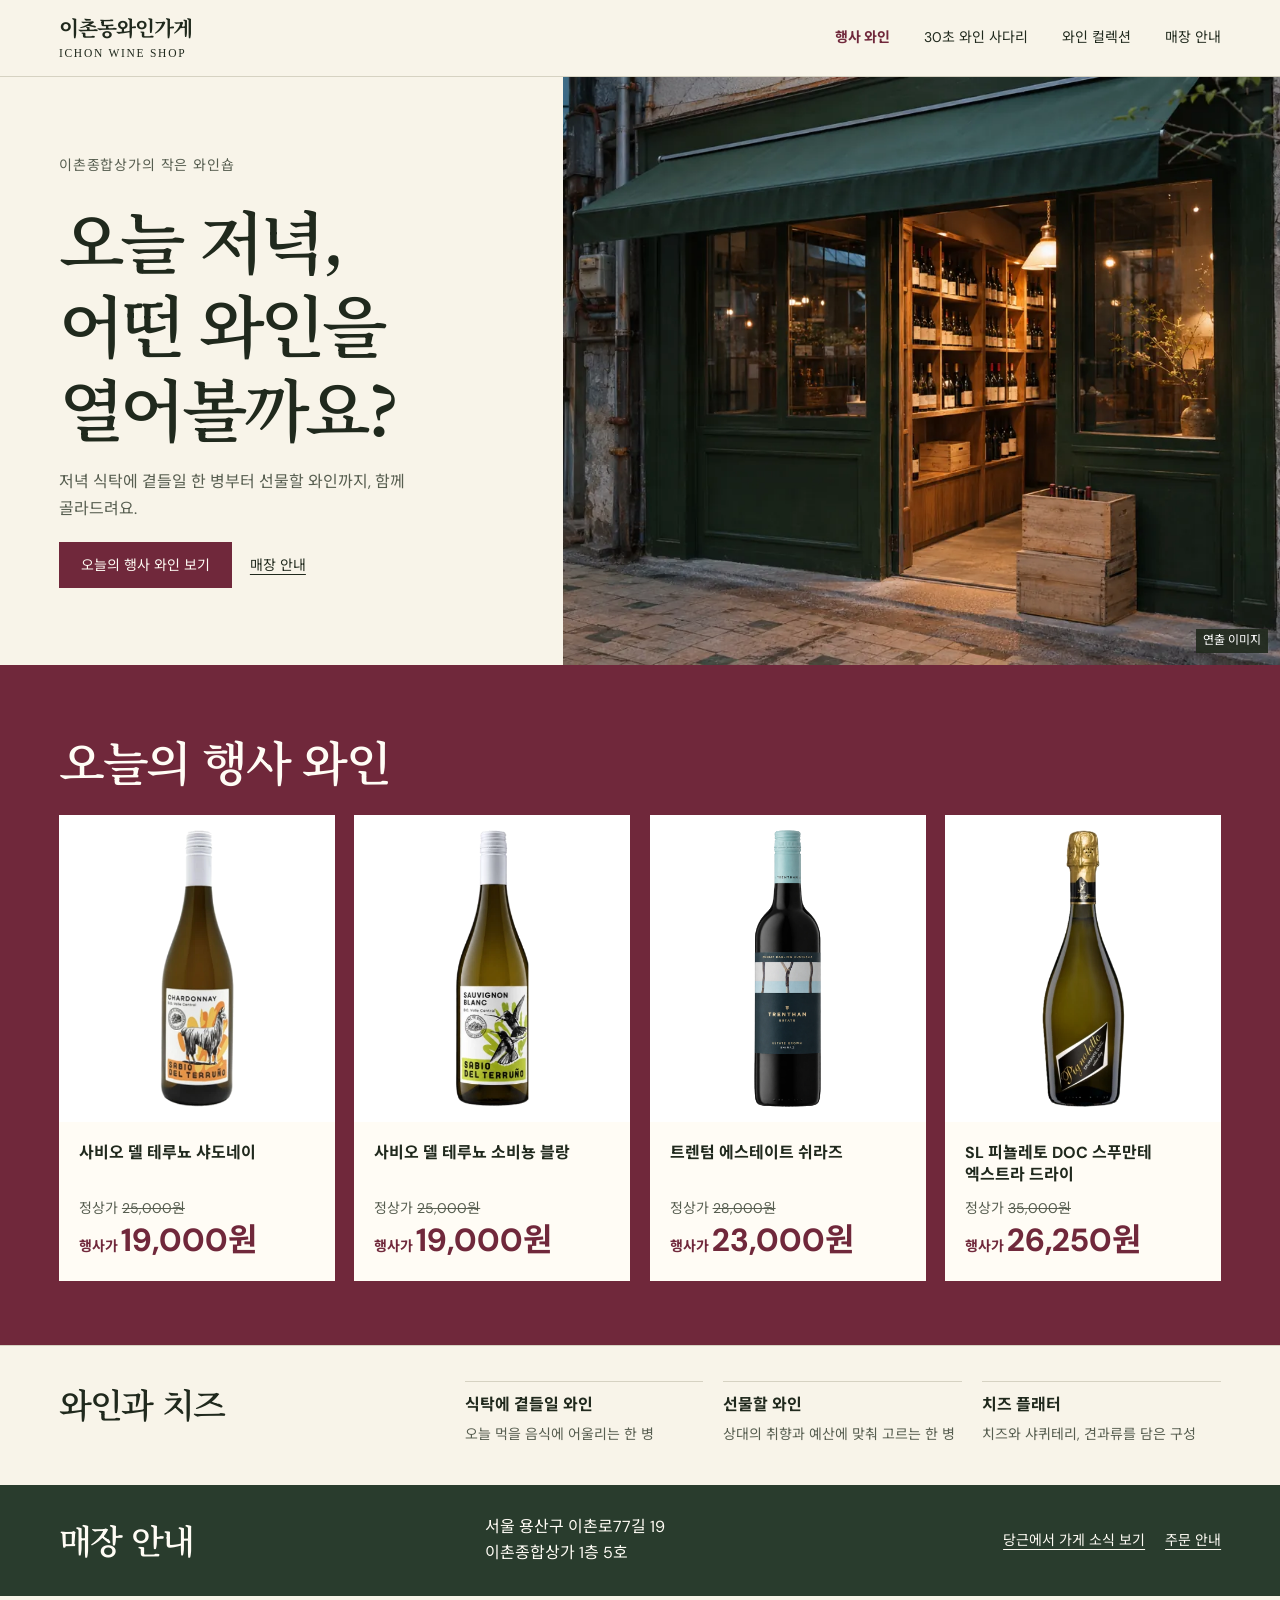
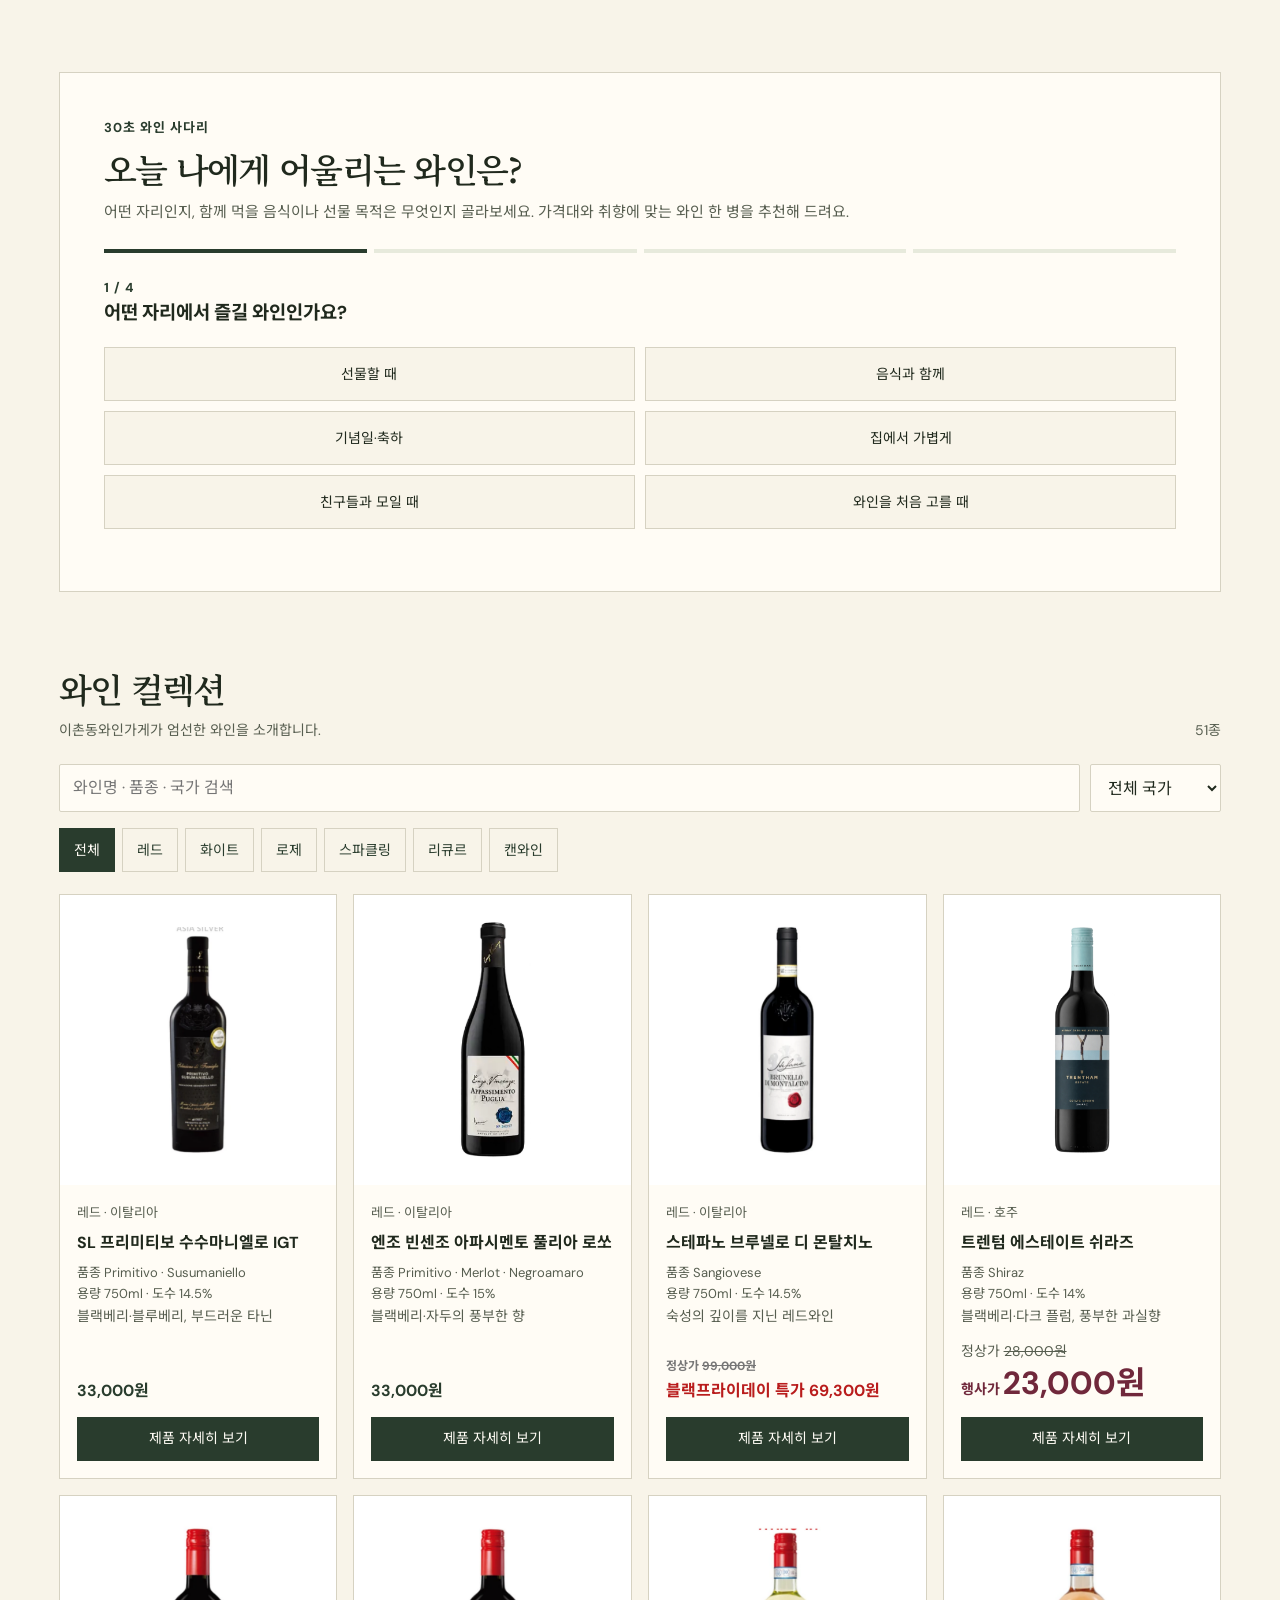
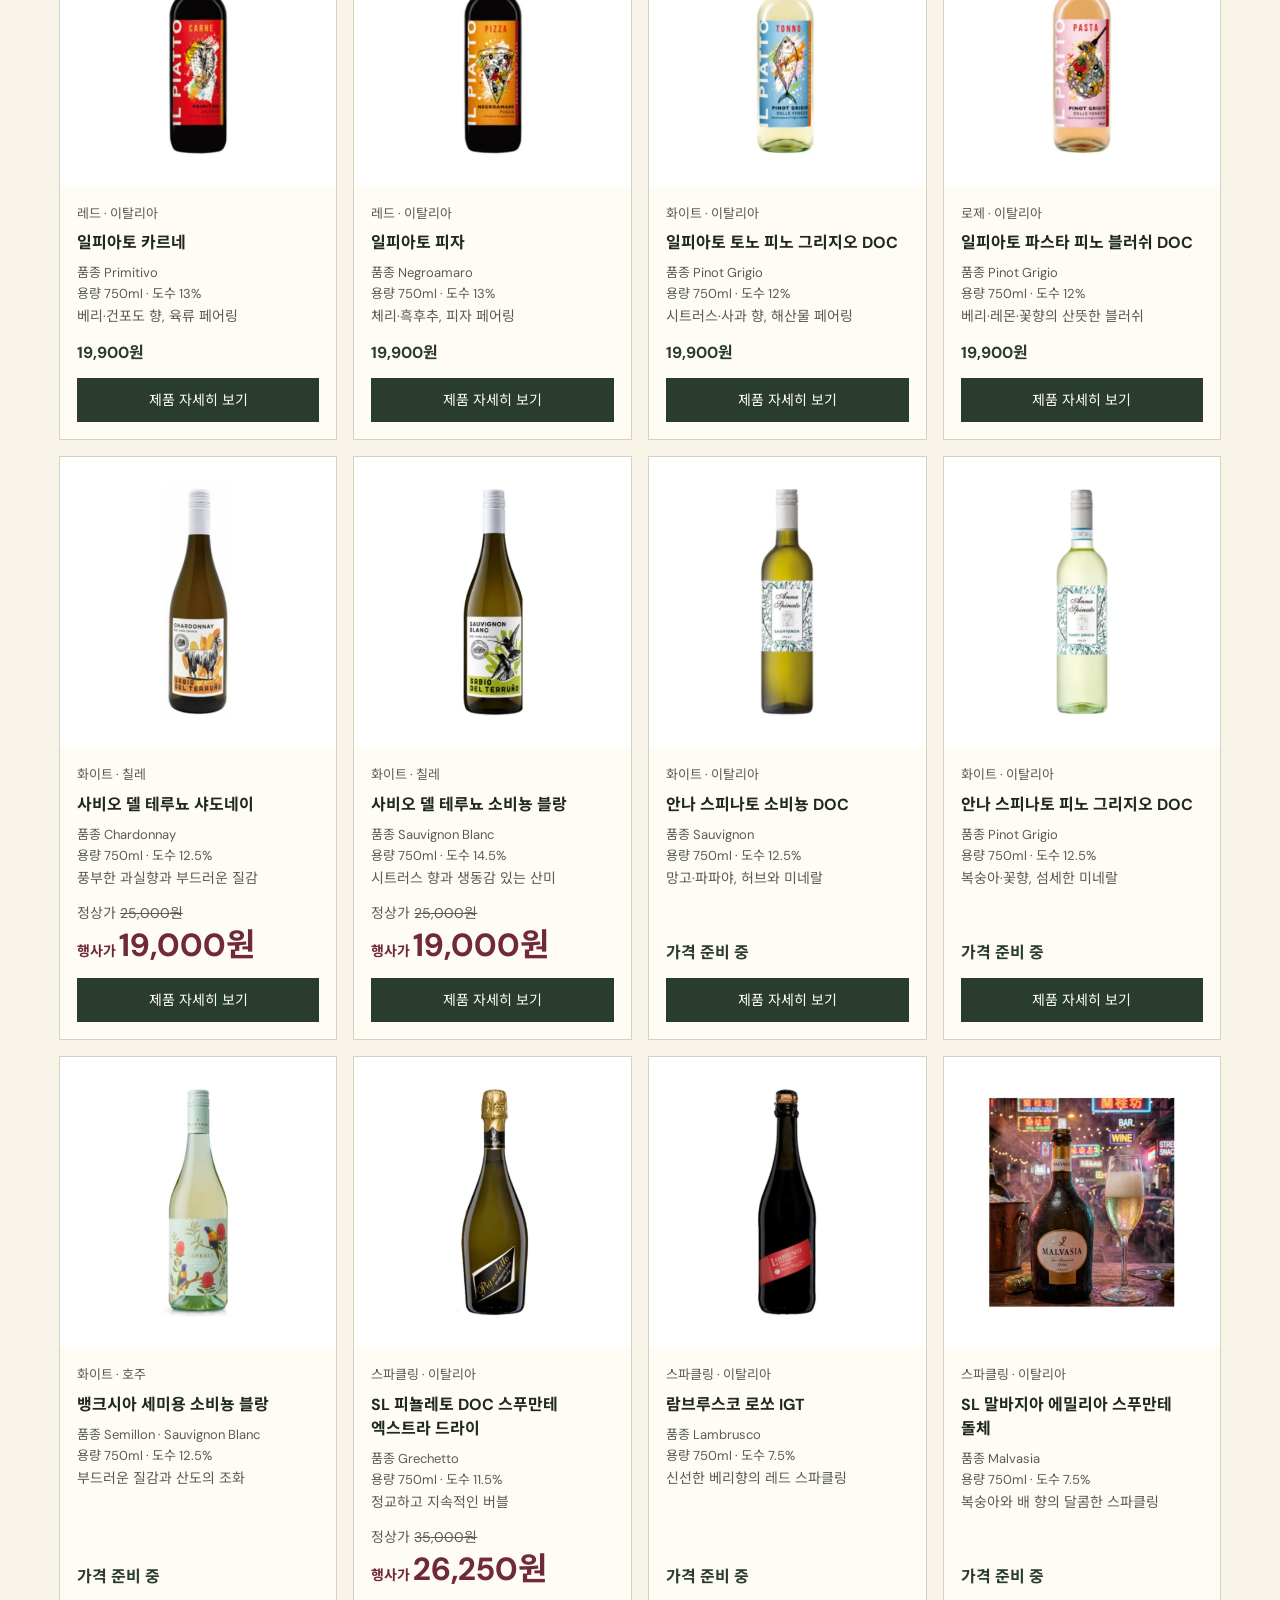
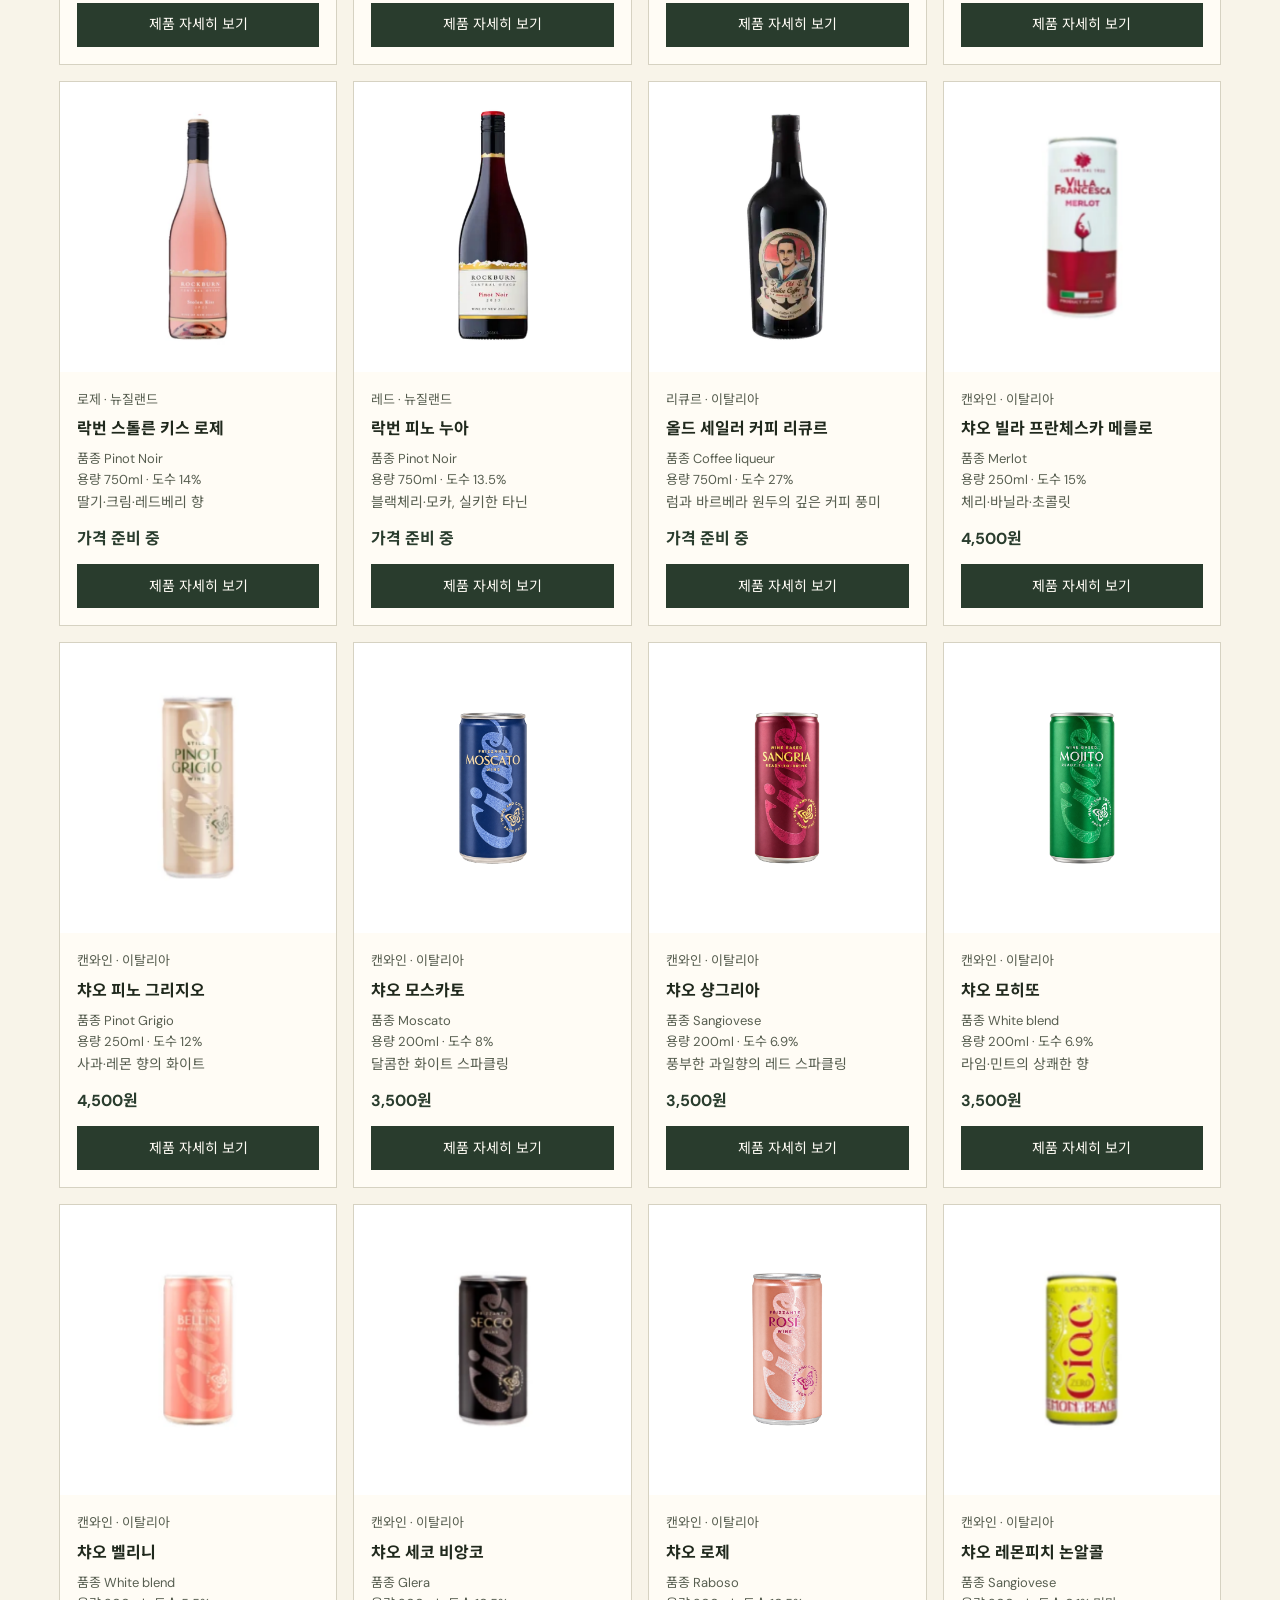
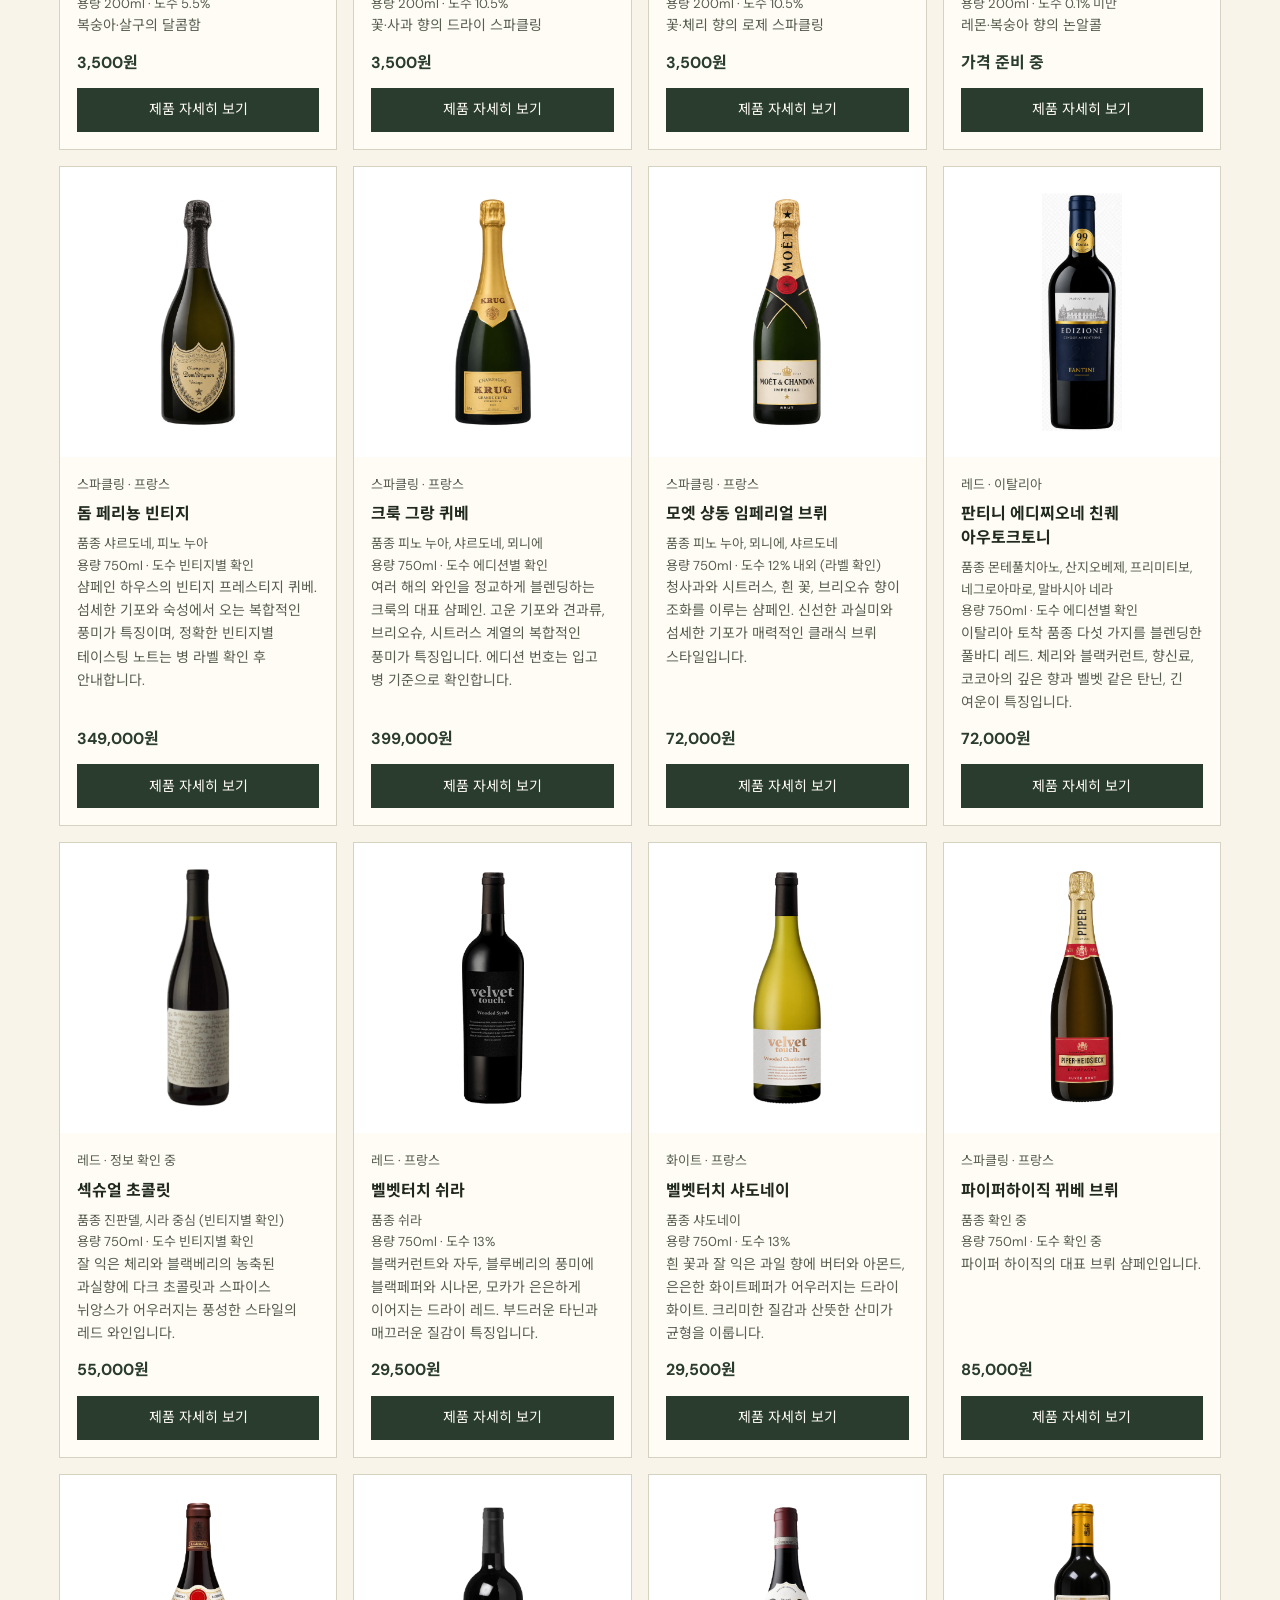
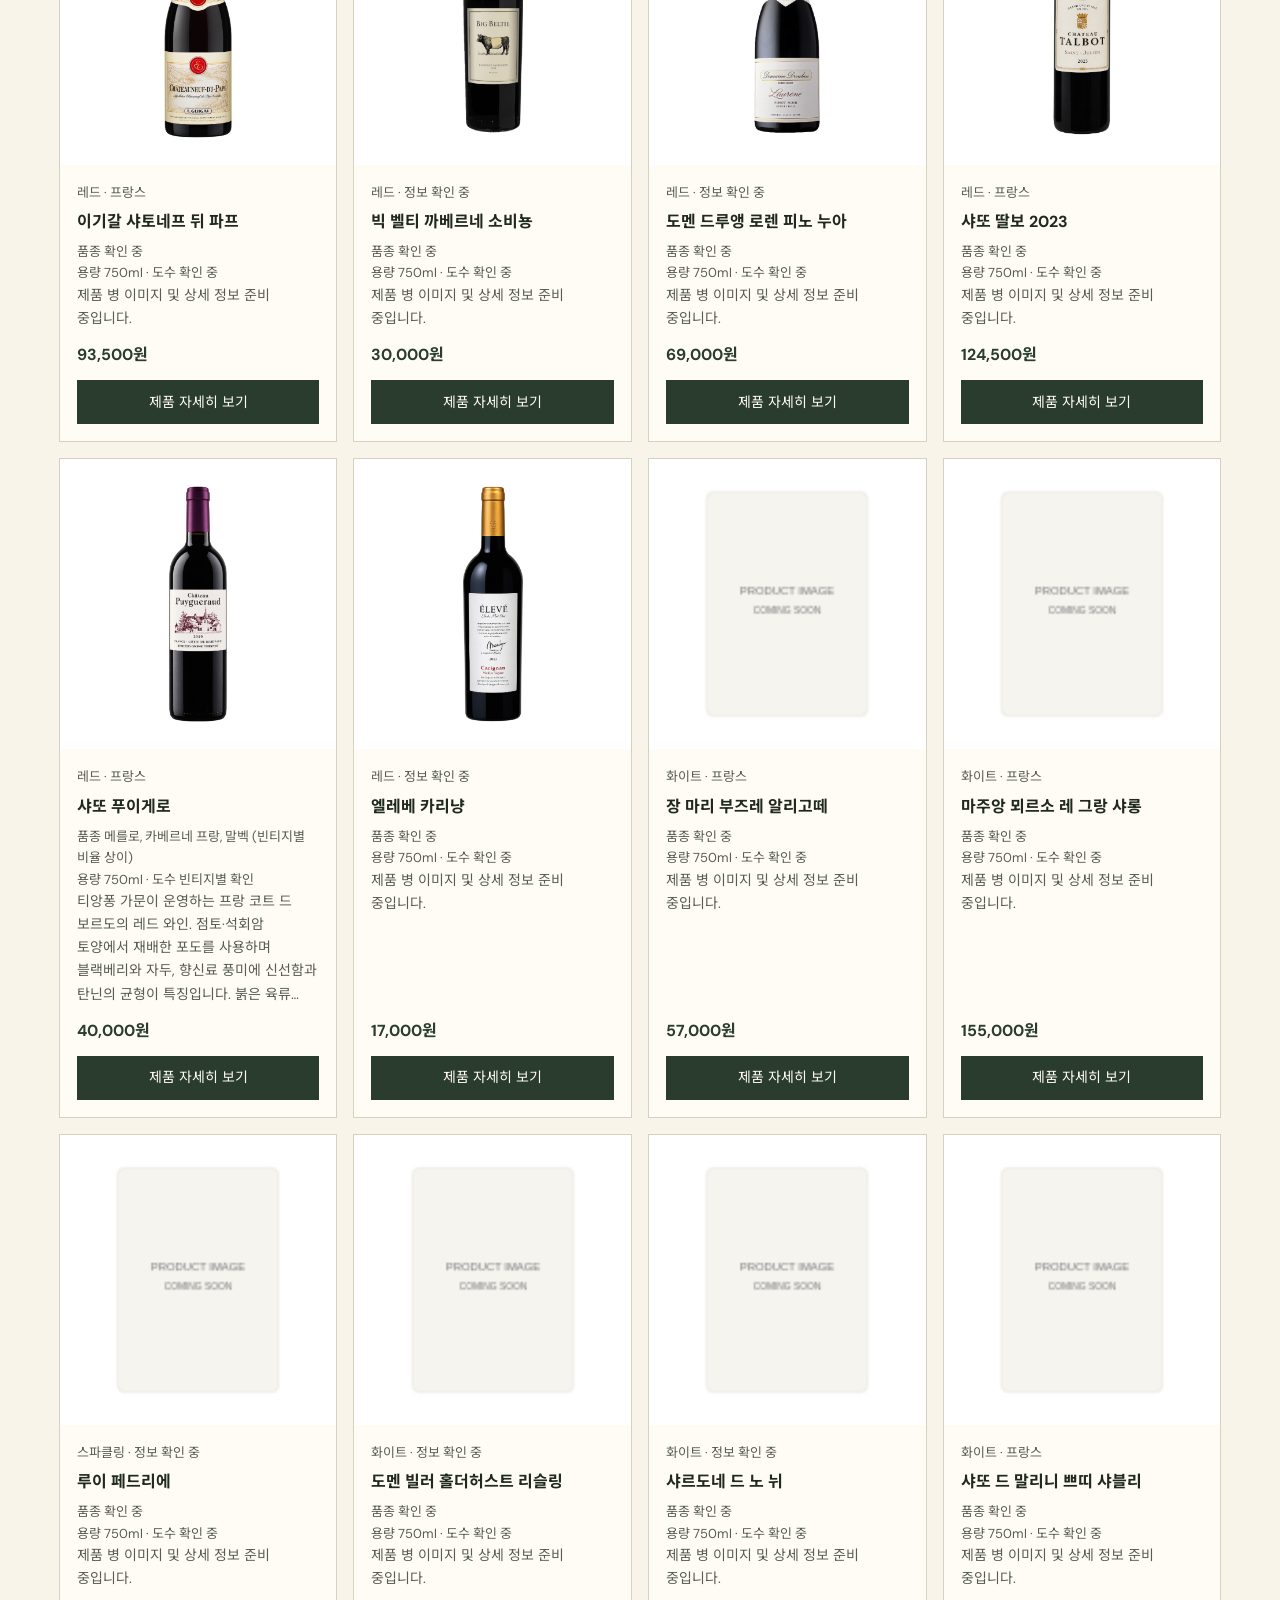
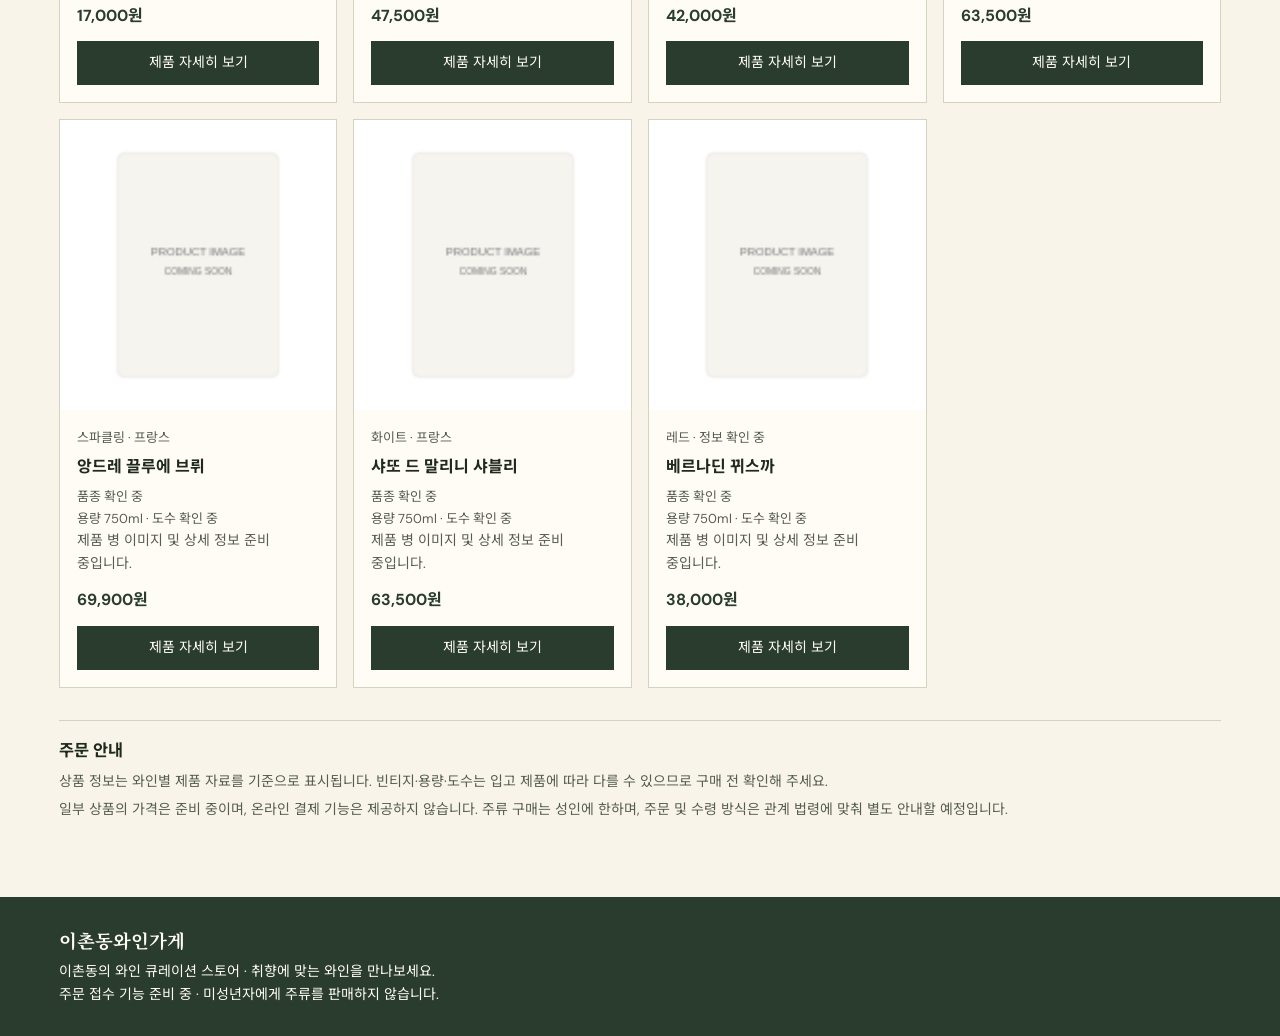
==== commit 437467fd: "Enlarge bottle photos in daily wine offers" ====
--- a/ichon-wine-shop.html
+++ b/ichon-wine-shop.html
@@ -39,7 +39,7 @@
       <h2 id="offers-title">오늘의 행사 와인</h2>
       <ul class="offer-grid">
         <li class="offer-card">
-          <img src="images/product-07.webp" alt="" width="520" height="660" decoding="async">
+          <img src="images/catalogue-cutouts/product-07.webp" alt="" width="141" height="500" decoding="async">
           <div class="offer-info">
             <h3>사비오 델 테루뇨 샤도네이</h3>
             <p class="offer-original">정상가 <s>25,000원</s></p>
@@ -47,7 +47,7 @@
           </div>
         </li>
         <li class="offer-card">
-          <img src="images/product-08.webp" alt="" width="520" height="660" decoding="async">
+          <img src="images/catalogue-cutouts/product-08.webp" alt="" width="141" height="496" decoding="async">
           <div class="offer-info">
             <h3>사비오 델 테루뇨 소비뇽 블랑</h3>
             <p class="offer-original">정상가 <s>25,000원</s></p>
@@ -55,7 +55,7 @@
           </div>
         </li>
         <li class="offer-card">
-          <img src="images/trentham-shiraz-cutout.webp" alt="" width="880" height="1787" decoding="async">
+          <img src="images/catalogue-cutouts/trentham-shiraz-cutout.webp" alt="" width="272" height="1046" decoding="async">
           <div class="offer-info">
             <h3>트렌텀 에스테이트 쉬라즈</h3>
             <p class="offer-original">정상가 <s>28,000원</s></p>
@@ -63,7 +63,7 @@
           </div>
         </li>
         <li class="offer-card">
-          <img src="images/product-13.webp" alt="" width="520" height="660" decoding="async">
+          <img src="images/catalogue-cutouts/product-13.webp" alt="" width="156" height="496" decoding="async">
           <div class="offer-info">
             <h3>SL 피뇰레토 DOC 스푸만테 엑스트라 드라이</h3>
             <p class="offer-original">정상가 <s>35,000원</s></p>
--- a/ichon-wine-shop.css
+++ b/ichon-wine-shop.css
@@ -157,7 +157,8 @@
 .offer-card img {
   display: block;
   width: 100%;
-  height: clamp(150px, 17vw, 224px);
+  height: clamp(224px, 24vw, 344px);
+  flex: none;
   padding: 12px;
   background: #fff;
   object-fit: contain;
